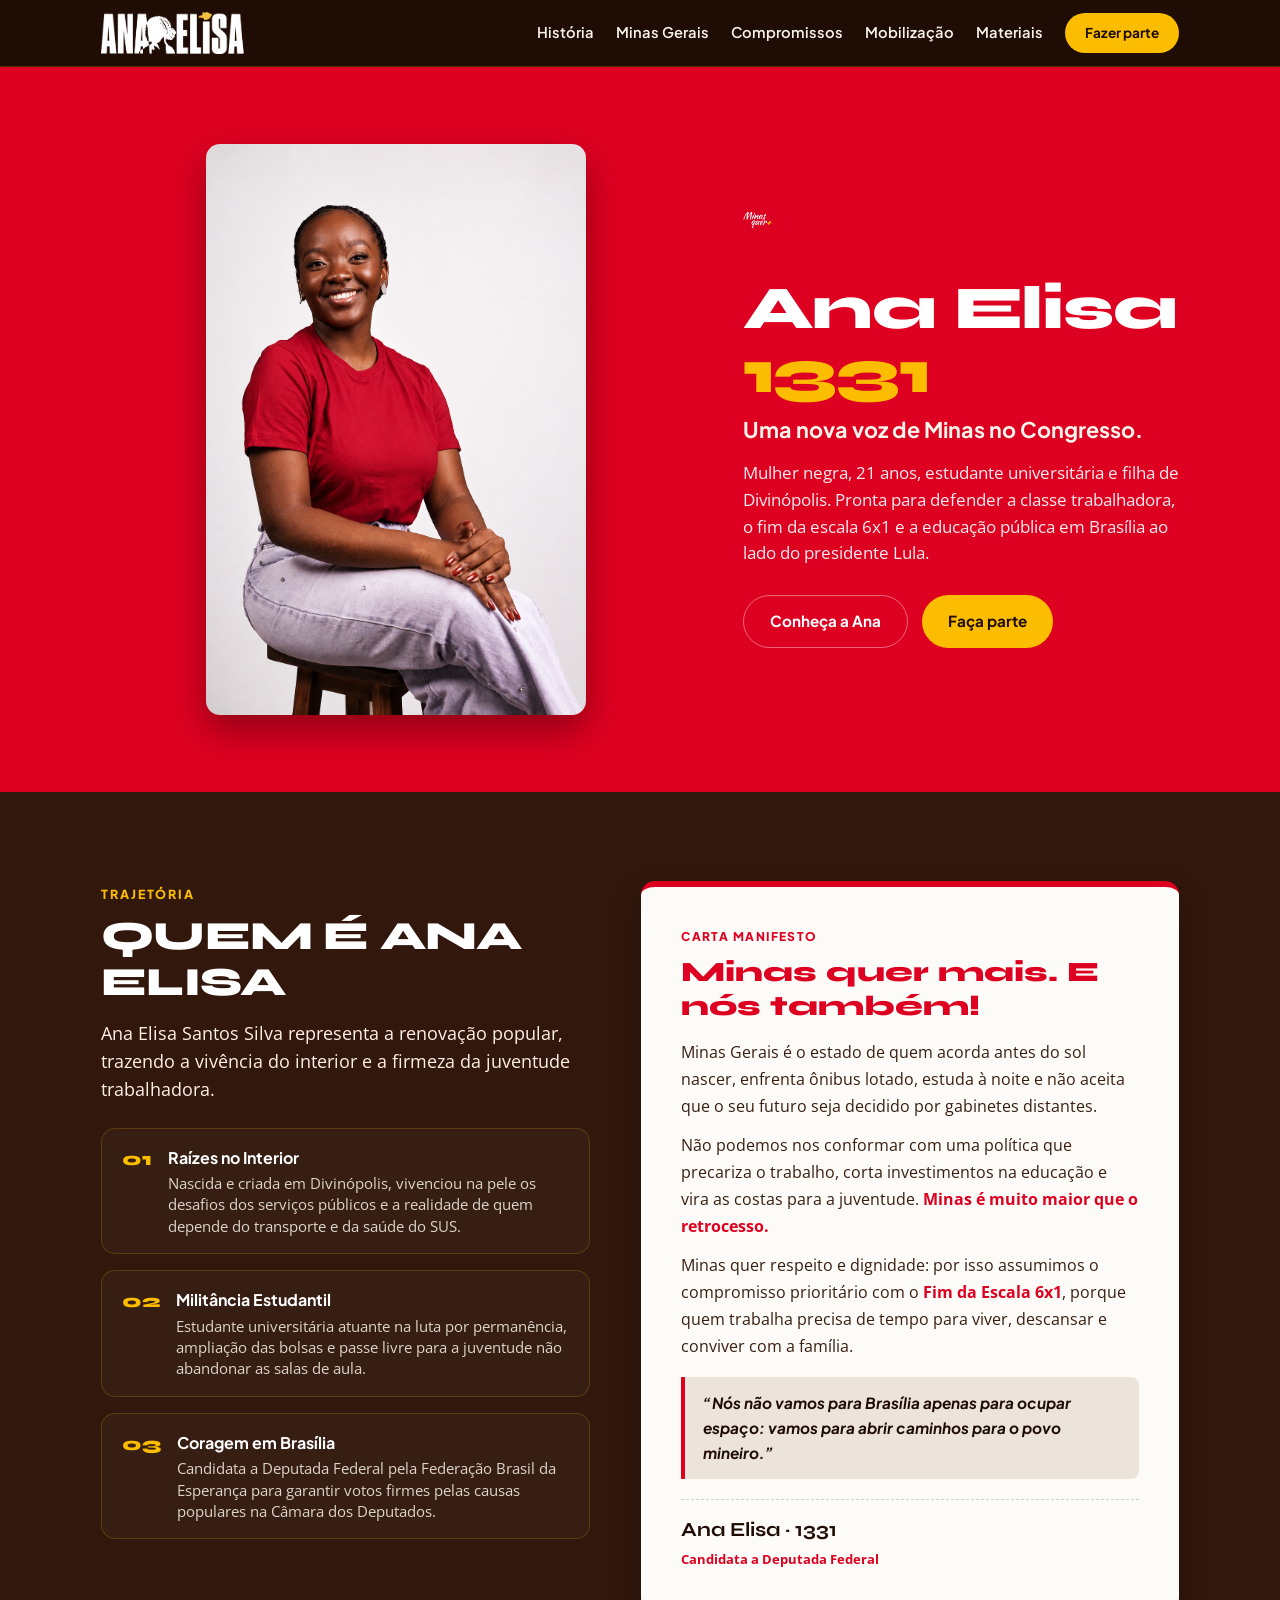
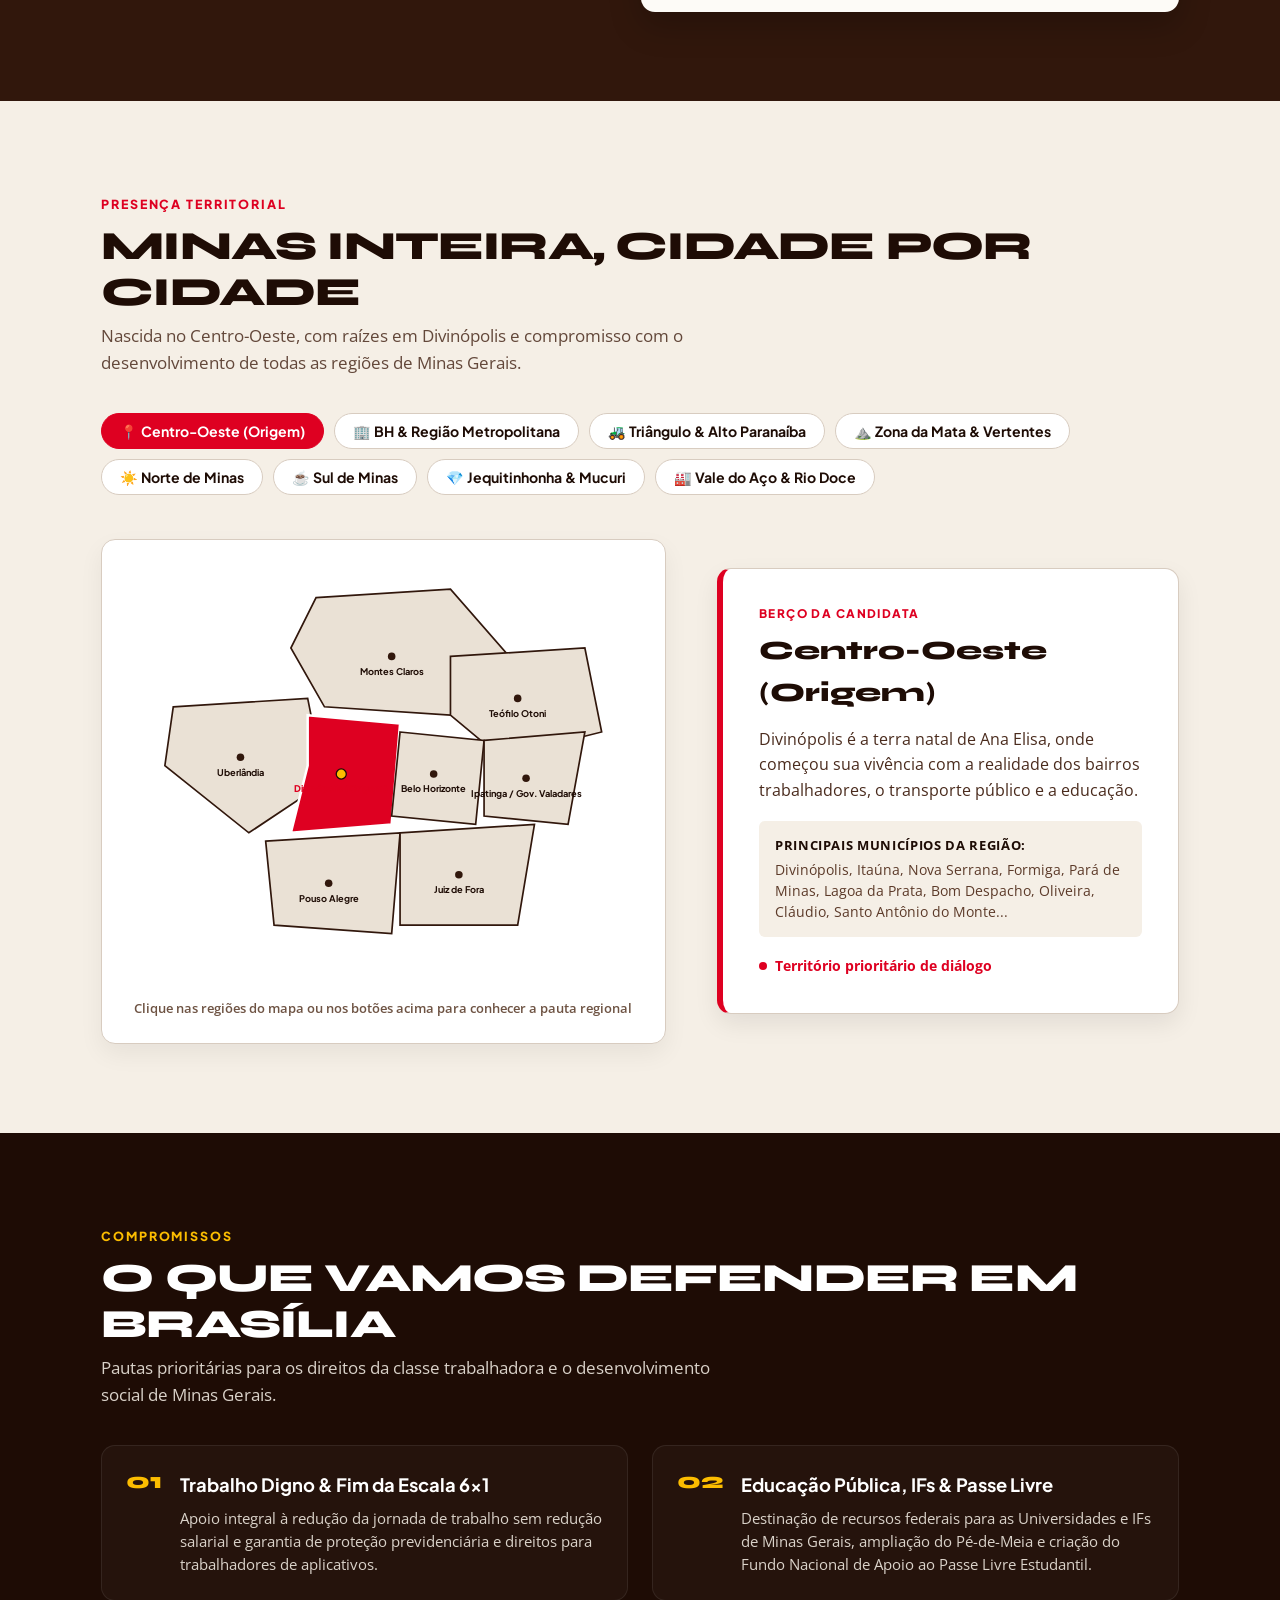
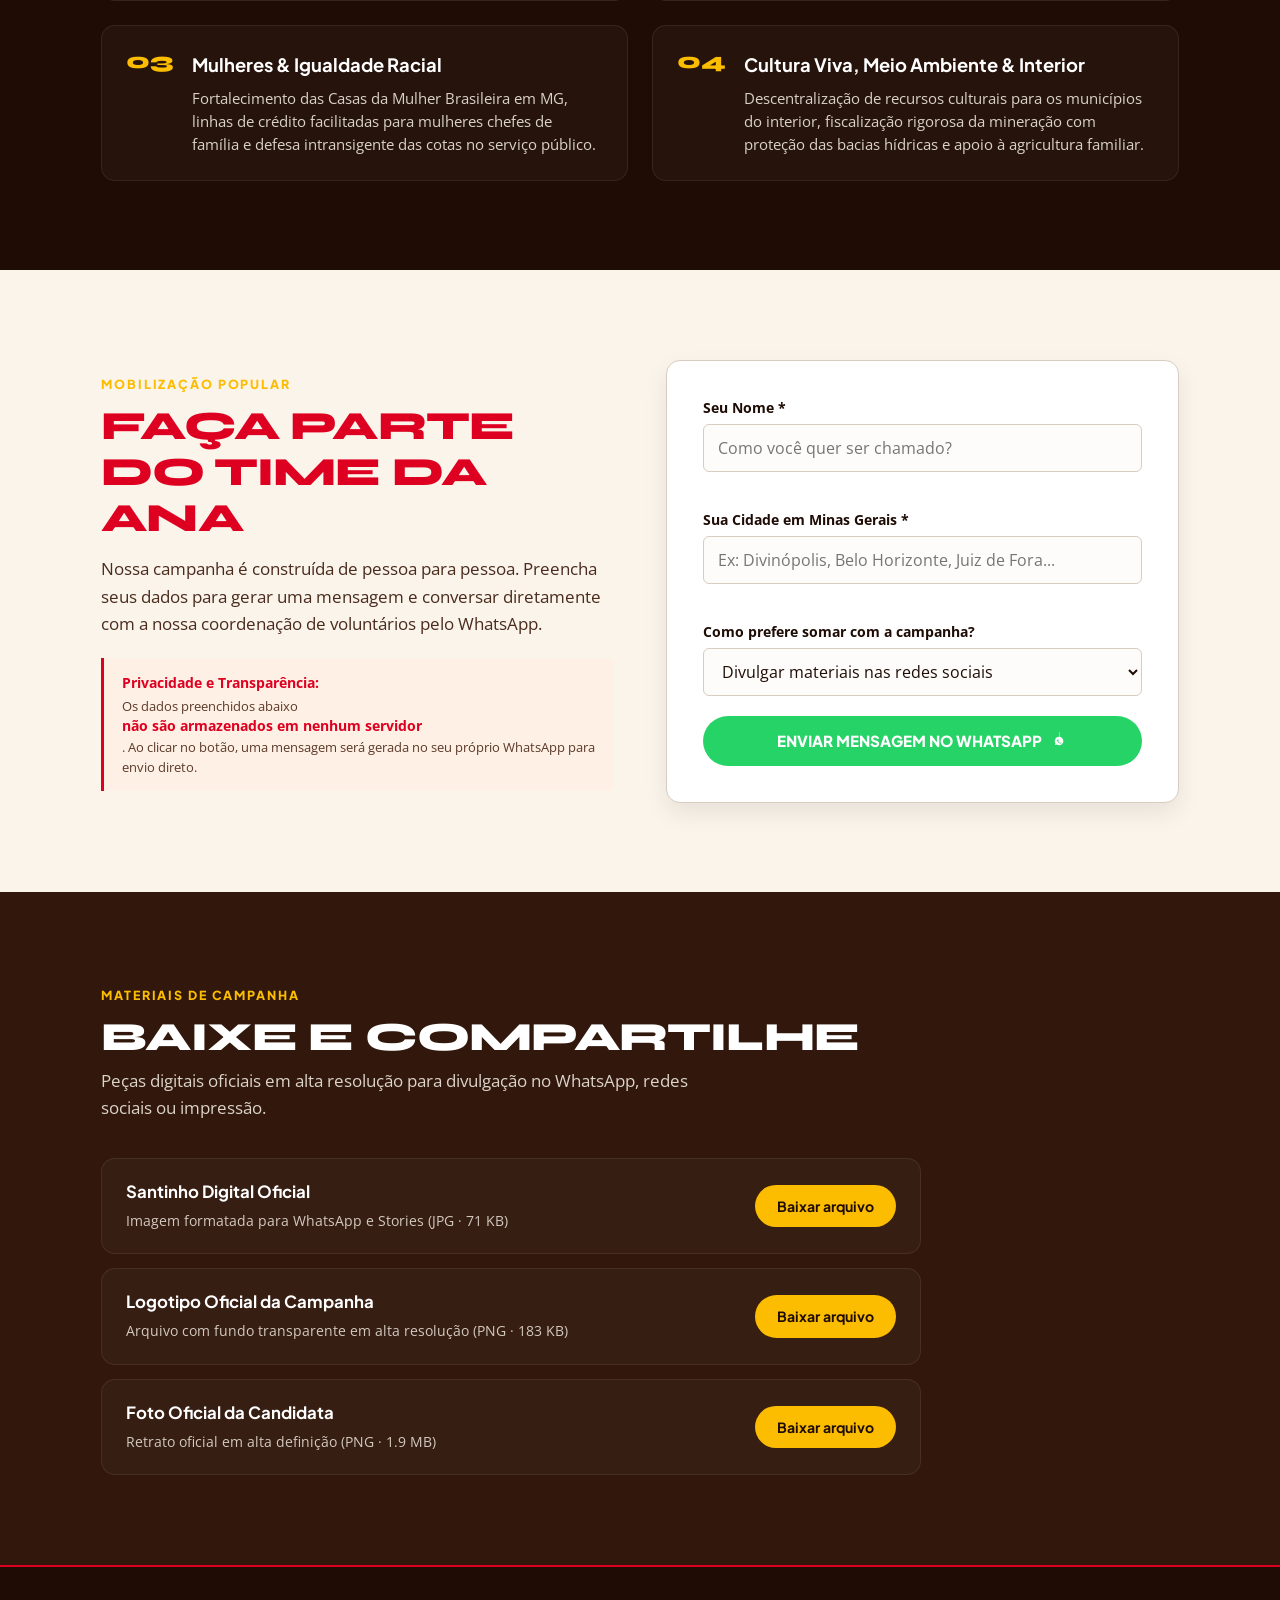
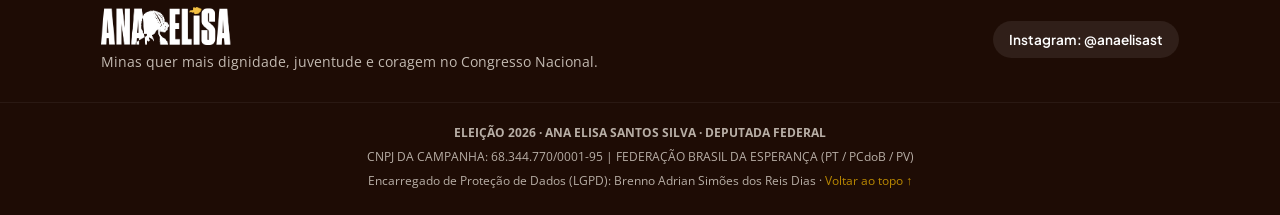
==== index.html @ 07a083f5 "feat(v2-fase-01): implementacao do mapa territorial de MG com destaque para Divinopolis e relatorio " ====
<!DOCTYPE html>
<html lang="pt-BR">
<head>
  <meta charset="UTF-8">
  <meta name="viewport" content="width=device-width, initial-scale=1.0">
  <title>Ana Elisa 1331 · Deputada Federal · Minas Gerais</title>
  <meta name="description" content="Minas quer mais. Conheça Ana Elisa (1331), estudante universitária e liderança jovem de Divinópolis. Uma nova voz de Minas no Congresso.">

  <!-- Open Graph -->
  <meta property="og:type" content="website">
  <meta property="og:title" content="Ana Elisa 1331 · Deputada Federal">
  <meta property="og:description" content="Uma nova voz de Minas Gerais no Congresso Nacional. Conheça nossa trajetória, manifesto, mapa de diálogo e compromissos.">
  <meta property="og:image" content="./assets/img/og-share.jpg">

  <!-- Favicon -->
  <link rel="icon" type="image/png" href="./assets/img/ana-elisa-logo.png">

  <!-- Tipografia Oficial: Syne + Plus Jakarta Sans + Open Sans -->
  <link rel="preconnect" href="https://fonts.googleapis.com">
  <link rel="preconnect" href="https://fonts.gstatic.com" crossorigin>
  <link href="https://fonts.googleapis.com/css2?family=Open+Sans:wght@400;500;600;700&family=Plus+Jakarta+Sans:wght@600;700;800&family=Syne:wght@700;800;900&display=swap" rel="stylesheet">

  <link rel="stylesheet" href="./style.css">
</head>
<body>

  <!-- ======================== HEADER ======================== -->
  <header class="site-header" id="topo">
    <div class="container header-container">
      <a href="#topo" class="header-logo" aria-label="Ana Elisa 1331 - Início">
        <img src="./assets/img/ana-elisa-logo.png" alt="Ana Elisa 1331" class="logo-img">
      </a>

      <button class="menu-toggle" id="menuToggle" aria-label="Abrir navegação" aria-expanded="false">
        <span class="bar"></span>
        <span class="bar"></span>
        <span class="bar"></span>
      </button>

      <nav class="header-nav" id="headerNav" aria-label="Navegação principal">
        <a href="#historia" class="nav-link">História</a>
        <a href="#territorio" class="nav-link">Minas Gerais</a>
        <a href="#compromissos" class="nav-link">Compromissos</a>
        <a href="#mobilizacao" class="nav-link">Mobilização</a>
        <a href="#materiais" class="nav-link">Materiais</a>
        <a href="#mobilizacao" class="btn-nav-action">Fazer parte</a>
      </nav>
    </div>
  </header>

  <main>
    <!-- ======================== HERO SECTION (CONGELADO) ======================== -->
    <section class="hero-section" id="inicio">
      <div class="container hero-container">
        
        <div class="hero-image-wrapper">
          <img 
            src="./assets/img/ana-elisa-foto.png" 
            alt="Retrato oficial de Ana Elisa, candidata a Deputada Federal por Minas Gerais" 
            class="hero-photo"
            loading="eager"
            fetchpriority="high"
          >
        </div>

        <div class="hero-content">
          <div class="hero-slogan">
            <img src="./assets/img/slogan.png" alt="Minas quer mais" class="slogan-img">
          </div>

          <h1 class="hero-title">
            Ana Elisa <span class="text-number">1331</span>
          </h1>

          <p class="hero-tagline">
            Uma nova voz de Minas no Congresso.
          </p>

          <p class="hero-description">
            Mulher negra, 21 anos, estudante universitária e filha de Divinópolis. Pronta para defender a classe trabalhadora, o fim da escala 6x1 e a educação pública em Brasília ao lado do presidente Lula.
          </p>

          <div class="hero-actions">
            <a href="#historia" class="btn btn-secondary">Conheça a Ana</a>
            <a href="#mobilizacao" class="btn btn-primary">Faça parte</a>
          </div>
        </div>

      </div>
    </section>

    <!-- ======================== HISTÓRIA & MANIFESTO EDITORIAL (CONGELADO) ======================== -->
    <section class="section-manifesto" id="historia">
      <div class="container manifesto-container">
        
        <div class="bio-column">
          <span class="section-kicker">TRAJETÓRIA</span>
          <h2 class="section-title">QUEM É ANA ELISA</h2>
          
          <p class="bio-lead">
            Ana Elisa Santos Silva representa a renovação popular, trazendo a vivência do interior e a firmeza da juventude trabalhadora.
          </p>

          <div class="bio-items">
            <div class="bio-item">
              <span class="bio-bullet">01</span>
              <div>
                <strong>Raízes no Interior</strong>
                <p>Nascida e criada em Divinópolis, vivenciou na pele os desafios dos serviços públicos e a realidade de quem depende do transporte e da saúde do SUS.</p>
              </div>
            </div>

            <div class="bio-item">
              <span class="bio-bullet">02</span>
              <div>
                <strong>Militância Estudantil</strong>
                <p>Estudante universitária atuante na luta por permanência, ampliação das bolsas e passe livre para a juventude não abandonar as salas de aula.</p>
              </div>
            </div>

            <div class="bio-item">
              <span class="bio-bullet">03</span>
              <div>
                <strong>Coragem em Brasília</strong>
                <p>Candidata a Deputada Federal pela Federação Brasil da Esperança para garantir votos firmes pelas causas populares na Câmara dos Deputados.</p>
              </div>
            </div>
          </div>
        </div>

        <div class="manifesto-column">
          <div class="manifesto-card">
            <span class="manifesto-tag">CARTA MANIFESTO</span>
            
            <h3 class="manifesto-heading">Minas quer mais. E nós também!</h3>
            
            <div class="manifesto-text">
              <p>
                Minas Gerais é o estado de quem acorda antes do sol nascer, enfrenta ônibus lotado, estuda à noite e não aceita que o seu futuro seja decidido por gabinetes distantes.
              </p>
              <p>
                Não podemos nos conformar com uma política que precariza o trabalho, corta investimentos na educação e vira as costas para a juventude. <strong>Minas é muito maior que o retrocesso.</strong>
              </p>
              <p>
                Minas quer respeito e dignidade: por isso assumimos o compromisso prioritário com o <strong>Fim da Escala 6x1</strong>, porque quem trabalha precisa de tempo para viver, descansar e conviver com a família.
              </p>
              
              <blockquote class="manifesto-quote">
                “Nós não vamos para Brasília apenas para ocupar espaço: vamos para abrir caminhos para o povo mineiro.”
              </blockquote>
            </div>

            <div class="manifesto-sign">
              <strong>Ana Elisa · 1331</strong>
              <span>Candidata a Deputada Federal</span>
            </div>
          </div>
        </div>

      </div>
    </section>

    <!-- ======================== FASE 1: MAPA TERRITORIAL DE MINAS GERAIS ======================== -->
    <section class="section-territorio" id="territorio">
      <div class="container">
        <div class="section-header">
          <span class="section-kicker">PRESENÇA TERRITORIAL</span>
          <h2 class="section-title">MINAS INTEIRA, CIDADE POR CIDADE</h2>
          <p class="section-subtitle">Nascida no Centro-Oeste, com raízes em Divinópolis e compromisso com o desenvolvimento de todas as regiões de Minas Gerais.</p>
        </div>

        <!-- Seletor em Chips para Mobile e Desktop -->
        <div class="region-chips-wrapper">
          <div class="region-chips-track" id="regionChips">
            <button class="chip-btn active" data-region="centro-oeste">📍 Centro-Oeste (Origem)</button>
            <button class="chip-btn" data-region="rmbh">🏢 BH & Região Metropolitana</button>
            <button class="chip-btn" data-region="triangulo">🚜 Triângulo & Alto Paranaíba</button>
            <button class="chip-btn" data-region="zona-mata">⛰️ Zona da Mata & Vertentes</button>
            <button class="chip-btn" data-region="norte">☀️ Norte de Minas</button>
            <button class="chip-btn" data-region="sul">☕ Sul de Minas</button>
            <button class="chip-btn" data-region="vales">💎 Jequitinhonha & Mucuri</button>
            <button class="chip-btn" data-region="rio-doce">🏭 Vale do Aço & Rio Doce</button>
          </div>
        </div>

        <div class="territorio-grid">
          
          <!-- Mapa SVG Geográfico de Minas Gerais -->
          <div class="mapa-visual-wrapper">
            <div class="map-card-box">
              <svg viewBox="0 0 600 500" class="mg-svg-territorio" id="mgSvgTerritorio" aria-label="Mapa estilizado de Minas Gerais com macrorregiões">
                <!-- Norte -->
                <path id="geo-norte" class="mg-geo-path" data-region="norte" d="M220,40 L380,30 L450,110 L380,180 L230,170 L190,100 Z" />
                <circle cx="310" cy="110" r="4.5" class="city-dot" />
                <text x="310" y="132" class="city-label">Montes Claros</text>

                <!-- Vales -->
                <path id="geo-vales" class="mg-geo-path" data-region="vales" d="M380,110 L540,100 L560,200 L440,230 L380,180 Z" />
                <circle cx="460" cy="160" r="4.5" class="city-dot" />
                <text x="460" y="182" class="city-label">Teófilo Otoni</text>

                <!-- Triângulo -->
                <path id="geo-triangulo" class="mg-geo-path" data-region="triangulo" d="M50,170 L210,160 L230,260 L140,320 L40,240 Z" />
                <circle cx="130" cy="230" r="4.5" class="city-dot" />
                <text x="130" y="252" class="city-label">Uberlândia</text>

                <!-- Centro-Oeste (Origem - Ativo) -->
                <path id="geo-centro-oeste" class="mg-geo-path active" data-region="centro-oeste" d="M210,180 L320,190 L310,310 L190,320 L210,240 Z" />
                <circle cx="250" cy="250" r="6" class="city-dot dot-origin" />
                <text x="250" y="272" class="city-label label-origin">Divinópolis (Origem)</text>

                <!-- RMBH -->
                <path id="geo-rmbh" class="mg-geo-path" data-region="rmbh" d="M320,200 L420,210 L410,310 L310,300 Z" />
                <circle cx="360" cy="250" r="4.5" class="city-dot" />
                <text x="360" y="272" class="city-label">Belo Horizonte</text>

                <!-- Vale do Aço / Rio Doce -->
                <path id="geo-rio-doce" class="mg-geo-path" data-region="rio-doce" d="M420,210 L540,200 L520,310 L420,300 Z" />
                <circle cx="470" cy="255" r="4.5" class="city-dot" />
                <text x="470" y="277" class="city-label">Ipatinga / Gov. Valadares</text>

                <!-- Sul de Minas -->
                <path id="geo-sul" class="mg-geo-path" data-region="sul" d="M160,330 L320,320 L310,440 L170,430 Z" />
                <circle cx="235" cy="380" r="4.5" class="city-dot" />
                <text x="235" y="402" class="city-label">Pouso Alegre</text>

                <!-- Zona da Mata -->
                <path id="geo-zona-mata" class="mg-geo-path" data-region="zona-mata" d="M320,320 L480,310 L460,430 L320,430 Z" />
                <circle cx="390" cy="370" r="4.5" class="city-dot" />
                <text x="390" y="392" class="city-label">Juiz de Fora</text>
              </svg>
              <div class="map-hint">Clique nas regiões do mapa ou nos botões acima para conhecer a pauta regional</div>
            </div>
          </div>

          <!-- Painel Editorial da Região Selecionada -->
          <div class="territorio-info-wrapper">
            <div class="region-detail-card" id="regionDetailCard">
              <span class="rdc-tag" id="regionTag">Berço da Candidata</span>
              <h3 class="rdc-title" id="regionTitle">Centro-Oeste (Origem)</h3>
              <p class="rdc-desc" id="regionDesc">
                Divinópolis é a terra natal de Ana Elisa, onde começou sua vivência com a realidade dos bairros trabalhadores, o transporte público e a educação.
              </p>

              <div class="rdc-cities-box">
                <strong>Principais Municípios da Região:</strong>
                <p id="regionCities">Divinópolis, Itaúna, Nova Serrana, Formiga, Pará de Minas, Lagoa da Prata, Bom Despacho, Oliveira, Cláudio, Santo Antônio do Monte...</p>
              </div>

              <div class="rdc-status-bar">
                <span class="status-dot"></span>
                <span id="regionStatus">Território prioritário de diálogo</span>
              </div>
            </div>
          </div>

        </div>
      </div>
    </section>

    <!-- ======================== COMPROMISSOS POLÍTICOS (CONGELADO) ======================== -->
    <section class="section-compromissos" id="compromissos">
      <div class="container">
        <div class="section-header">
          <span class="section-kicker">COMPROMISSOS</span>
          <h2 class="section-title">O QUE VAMOS DEFENDER EM BRASÍLIA</h2>
          <p class="section-subtitle">Pautas prioritárias para os direitos da classe trabalhadora e o desenvolvimento social de Minas Gerais.</p>
        </div>

        <div class="compromissos-grid">
          
          <div class="compromisso-item">
            <span class="comp-num">01</span>
            <div class="comp-content">
              <h3>Trabalho Digno & Fim da Escala 6x1</h3>
              <p>Apoio integral à redução da jornada de trabalho sem redução salarial e garantia de proteção previdenciária e direitos para trabalhadores de aplicativos.</p>
            </div>
          </div>

          <div class="compromisso-item">
            <span class="comp-num">02</span>
            <div class="comp-content">
              <h3>Educação Pública, IFs & Passe Livre</h3>
              <p>Destinação de recursos federais para as Universidades e IFs de Minas Gerais, ampliação do Pé-de-Meia e criação do Fundo Nacional de Apoio ao Passe Livre Estudantil.</p>
            </div>
          </div>

          <div class="compromisso-item">
            <span class="comp-num">03</span>
            <div class="comp-content">
              <h3>Mulheres & Igualdade Racial</h3>
              <p>Fortalecimento das Casas da Mulher Brasileira em MG, linhas de crédito facilitadas para mulheres chefes de família e defesa intransigente das cotas no serviço público.</p>
            </div>
          </div>

          <div class="compromisso-item">
            <span class="comp-num">04</span>
            <div class="comp-content">
              <h3>Cultura Viva, Meio Ambiente & Interior</h3>
              <p>Descentralização de recursos culturais para os municípios do interior, fiscalização rigorosa da mineração com proteção das bacias hídricas e apoio à agricultura familiar.</p>
            </div>
          </div>

        </div>
      </div>
    </section>

    <!-- ======================== MOBILIZAÇÃO REAL (CONGELADO) ======================== -->
    <section class="section-mobilizacao" id="mobilizacao">
      <div class="container mobilizacao-container">
        
        <div class="mob-info">
          <span class="section-kicker">MOBILIZAÇÃO POPULAR</span>
          <h2 class="section-title">FAÇA PARTE DO TIME DA ANA</h2>
          <p class="mob-lead">
            Nossa campanha é construída de pessoa para pessoa. Preencha seus dados para gerar uma mensagem e conversar diretamente com a nossa coordenação de voluntários pelo WhatsApp.
          </p>
          <div class="mob-note">
            <strong>Privacidade e Transparência:</strong>
            <p>Os dados preenchidos abaixo <strong>não são armazenados em nenhum servidor</strong>. Ao clicar no botão, uma mensagem será gerada no seu próprio WhatsApp para envio direto.</p>
          </div>
        </div>

        <div class="mob-card">
          <form id="mobForm" class="mob-form" novalidate>
            <div class="form-field">
              <label for="mobNome">Seu Nome *</label>
              <input type="text" id="mobNome" placeholder="Como você quer ser chamado?" required>
              <span class="field-error" id="errNome" aria-live="polite"></span>
            </div>

            <div class="form-field">
              <label for="mobCidade">Sua Cidade em Minas Gerais *</label>
              <input type="text" id="mobCidade" placeholder="Ex: Divinópolis, Belo Horizonte, Juiz de Fora..." required>
              <span class="field-error" id="errCidade" aria-live="polite"></span>
            </div>

            <div class="form-field">
              <label for="mobInteresse">Como prefere somar com a campanha?</label>
              <select id="mobInteresse">
                <option value="Divulgar materiais nas redes sociais">Divulgar materiais nas redes sociais</option>
                <option value="Receber adesivos e santinhos físicos">Receber adesivos e santinhos físicos</option>
                <option value="Ajudar a organizar na minha cidade/faculdade">Ajudar a organizar na minha cidade/faculdade</option>
                <option value="Apoio voluntário geral">Apoio voluntário geral</option>
              </select>
            </div>

            <button type="submit" class="btn btn-whatsapp" id="btnMobSubmit">
              <span>ENVIAR MENSAGEM NO WHATSAPP</span>
              <svg width="18" height="18" viewBox="0 0 24 24" fill="currentColor"><path d="M12.031 6.172c-3.181 0-5.767 2.586-5.768 5.766-.001 1.298.38 2.27 1.019 3.287l-.582 2.128 2.182-.573c.978.58 1.911.928 3.145.929 3.178 0 5.767-2.587 5.768-5.766.001-3.187-2.575-5.77-5.764-5.771zm3.392 8.244c-.144.405-.837.774-1.17.824-.312.045-.634.078-1.748-.383-1.424-.59-2.34-2.036-2.411-2.13-.071-.094-.579-.771-.579-1.47 0-.7.366-1.044.496-1.187.13-.143.285-.179.38-.179.095 0 .19.001.272.006.088.004.204-.033.32.245.12.288.409.998.445 1.071.036.073.06.159.012.256-.048.096-.072.155-.144.239-.072.083-.151.185-.216.249-.072.072-.147.151-.063.295.084.144.373.615.8 1 .552.496 1.018.65 1.162.723.144.072.228.06.312-.036.084-.096.36-419.456-.563.096-.144.192-.12.324-.072.132.048.837.395.981.467.144.072.24.108.276.168.036.06.036.348-.108.753z"/></svg>
            </button>
          </form>
        </div>

      </div>
    </section>

    <!-- ======================== MATERIAIS OFICIAIS ======================== -->
    <section class="section-materiais" id="materiais">
      <div class="container">
        <div class="section-header">
          <span class="section-kicker">MATERIAIS DE CAMPANHA</span>
          <h2 class="section-title">BAIXE E COMPARTILHE</h2>
          <p class="section-subtitle">Peças digitais oficiais em alta resolução para divulgação no WhatsApp, redes sociais ou impressão.</p>
        </div>

        <div class="materiais-list">
          
          <div class="material-row">
            <div class="mat-info">
              <strong>Santinho Digital Oficial</strong>
              <span>Imagem formatada para WhatsApp e Stories (JPG · 71 KB)</span>
            </div>
            <a href="./assets/img/og-share.jpg" download="santinho-ana-elisa-1331.jpg" class="btn-download" aria-label="Baixar Santinho Digital Oficial">Baixar arquivo</a>
          </div>

          <div class="material-row">
            <div class="mat-info">
              <strong>Logotipo Oficial da Campanha</strong>
              <span>Arquivo com fundo transparente em alta resolução (PNG · 183 KB)</span>
            </div>
            <a href="./assets/img/ana-elisa-logo.png" download="logo-ana-elisa-1331.png" class="btn-download" aria-label="Baixar Logotipo Oficial">Baixar arquivo</a>
          </div>

          <div class="material-row">
            <div class="mat-info">
              <strong>Foto Oficial da Candidata</strong>
              <span>Retrato oficial em alta definição (PNG · 1.9 MB)</span>
            </div>
            <a href="./assets/img/ana-elisa-foto.png" download="foto-ana-elisa-1331.png" class="btn-download" aria-label="Baixar Foto Oficial">Baixar arquivo</a>
          </div>

        </div>
      </div>
    </section>
  </main>

  <!-- ======================== FOOTER ======================== -->
  <footer class="site-footer">
    <div class="container footer-container">
      <div class="footer-brand">
        <img src="./assets/img/ana-elisa-logo.png" alt="Ana Elisa 1331" class="footer-logo">
        <p>Minas quer mais dignidade, juventude e coragem no Congresso Nacional.</p>
      </div>

      <div class="footer-social">
        <a href="https://www.instagram.com/anaelisast" target="_blank" rel="noopener" class="social-btn">Instagram: @anaelisast</a>
      </div>
    </div>

    <div class="footer-bottom">
      <div class="container">
        <p><strong>ELEIÇÃO 2026 · ANA ELISA SANTOS SILVA · DEPUTADA FEDERAL</strong></p>
        <p>CNPJ DA CAMPANHA: 68.344.770/0001-95 | FEDERAÇÃO BRASIL DA ESPERANÇA (PT / PCdoB / PV)</p>
        <p>Encarregado de Proteção de Dados (LGPD): Brenno Adrian Simões dos Reis Dias · <a href="#topo">Voltar ao topo ↑</a></p>
      </div>
    </div>
  </footer>

  <script src="./script.js"></script>
</body>
</html>
---- style.css ----
/* ============================================================================
   ESTILOS OFICIAIS - FASE 1 (MAPA TERRITORIAL DE MINAS GERAIS)
   CSS unificado, tokens fechados, mapa SVG responsivo e sem overflow
   ============================================================================ */

:root {
  /* Tokens de Cores */
  --red: #DE0021;
  --red-dark: #A50018;
  --yellow: #FCBD00;
  --brown: #31170C;
  --brown-dark: #1E0C05;
  --cream: #FAF4EB;
  --cream-light: #FDFBF7;
  --cream-bg: #F5EFE6;
  --white: #FFFFFF;
  --gray-border: rgba(255, 255, 255, 0.12);
  --gray-light: #ECE4DA;
  --gray-form-border: #D8CCC0;
  
  /* Tokens Estruturais */
  --content-width: 1180px;
  --gutter: clamp(1.25rem, 4vw, 3.5rem);
  --section-space: clamp(3.5rem, 7vw, 6rem);
  
  /* Raios de Borda */
  --radius-sm: 6px;
  --radius-card: 14px;
  --radius-button: 999px;

  /* Tipografia */
  --font-body: 'Open Sans', -apple-system, BlinkMacSystemFont, 'Segoe UI', Roboto, sans-serif;
  --font-title: 'Syne', sans-serif;
  --font-ui: 'Plus Jakarta Sans', sans-serif;
}

/* Reset Mínimo & Consistente */
*, *::before, *::after {
  box-sizing: border-box;
  margin: 0;
  padding: 0;
}

html {
  scroll-behavior: smooth;
  font-size: 16px;
}

body {
  font-family: var(--font-body);
  background-color: var(--brown);
  color: var(--cream);
  line-height: 1.6;
  -webkit-font-smoothing: antialiased;
  overflow-x: hidden;
  width: 100%;
}

img {
  max-width: 100%;
  height: auto;
  display: block;
}

a {
  color: inherit;
  text-decoration: none;
  transition: color 0.2s ease, background-color 0.2s ease, transform 0.2s ease;
}

button, input, select {
  font-family: inherit;
  font-size: 1rem;
}

/* Acessibilidade: Foco de Teclado Visível */
a:focus-visible, button:focus-visible, input:focus-visible, select:focus-visible {
  outline: 3px solid var(--yellow);
  outline-offset: 2px;
}

/* Container Único */
.container {
  max-width: var(--content-width);
  margin: 0 auto;
  padding: 0 var(--gutter);
  width: 100%;
}

/* ==================== BOTOES DO SISTEMA ==================== */
.btn {
  display: inline-flex;
  align-items: center;
  justify-content: center;
  gap: 8px;
  font-family: var(--font-ui);
  font-weight: 700;
  font-size: 0.95rem;
  padding: 13px 26px;
  border-radius: var(--radius-button);
  cursor: pointer;
  border: 0;
  transition: all 0.2s ease;
  min-height: 48px;
  text-align: center;
}

.btn-primary {
  background-color: var(--yellow);
  color: var(--brown-dark);
}

.btn-primary:hover {
  background-color: var(--white);
  transform: translateY(-1px);
}

.btn-secondary {
  background-color: transparent;
  color: var(--white);
  border: 1.5px solid rgba(255, 255, 255, 0.4);
}

.btn-secondary:hover {
  background-color: rgba(255, 255, 255, 0.15);
  border-color: var(--white);
  transform: translateY(-1px);
}

/* ==================== HEADER ==================== */
.site-header {
  position: sticky;
  top: 0;
  z-index: 100;
  background-color: var(--brown-dark);
  border-bottom: 1px solid rgba(252, 189, 0, 0.2);
}

.header-container {
  display: flex;
  align-items: center;
  justify-content: space-between;
  padding-top: 12px;
  padding-bottom: 12px;
}

.header-logo .logo-img {
  height: 42px;
  width: auto;
}

.header-nav {
  display: flex;
  align-items: center;
  gap: 22px;
}

.nav-link {
  font-family: var(--font-ui);
  font-weight: 600;
  font-size: 0.92rem;
  color: var(--cream);
}

.nav-link:hover {
  color: var(--yellow);
}

.btn-nav-action {
  background-color: var(--yellow);
  color: var(--brown-dark);
  font-family: var(--font-ui);
  font-weight: 700;
  font-size: 0.85rem;
  padding: 9px 20px;
  border-radius: var(--radius-button);
  min-height: 40px;
  display: inline-flex;
  align-items: center;
  justify-content: center;
}

.btn-nav-action:hover {
  background-color: var(--white);
}

.menu-toggle {
  display: none;
  flex-direction: column;
  justify-content: center;
  gap: 5px;
  width: 40px;
  height: 40px;
  background: transparent;
  border: 0;
  cursor: pointer;
}

.menu-toggle .bar {
  display: block;
  width: 24px;
  height: 2px;
  background-color: var(--yellow);
  border-radius: 2px;
  transition: all 0.2s ease;
}

/* ==================== 1. HERO ==================== */
.hero-section {
  background-color: var(--red);
  padding: clamp(3rem, 6vw, 5rem) 0;
}

.hero-container {
  display: grid;
  grid-template-columns: 1.15fr 0.85fr;
  align-items: center;
  gap: clamp(2rem, 4vw, 3.5rem);
}

.hero-content {
  display: flex;
  flex-direction: column;
  max-width: 560px;
}

.hero-slogan {
  margin-bottom: 12px;
}

.hero-slogan .slogan-img {
  height: clamp(40px, 4.5vw, 54px);
  width: auto;
}

.hero-title {
  font-family: var(--font-title);
  font-weight: 900;
  font-size: clamp(2.4rem, 4.8vw, 3.8rem);
  line-height: 1.05;
  color: var(--white);
  letter-spacing: -0.02em;
  margin-bottom: 10px;
}

.hero-title .text-number {
  color: var(--yellow);
}

.hero-tagline {
  font-family: var(--font-ui);
  font-weight: 700;
  font-size: clamp(1.1rem, 2vw, 1.35rem);
  color: var(--cream);
  line-height: 1.35;
  margin-bottom: 16px;
}

.hero-description {
  font-size: 1.05rem;
  line-height: 1.6;
  color: rgba(255, 255, 255, 0.92);
  margin-bottom: 28px;
}

.hero-actions {
  display: flex;
  gap: 14px;
  flex-wrap: wrap;
}

.hero-image-wrapper {
  display: flex;
  justify-content: center;
  align-items: center;
}

.hero-photo {
  max-width: 380px;
  width: 100%;
  height: auto;
  border-radius: var(--radius-card);
  box-shadow: 0 16px 36px rgba(0, 0, 0, 0.35);
  display: block;
}

/* ==================== 2. HISTÓRIA & MANIFESTO EDITORIAL ==================== */
.section-manifesto {
  padding: var(--section-space) 0;
  background-color: var(--brown);
}

.manifesto-container {
  display: grid;
  grid-template-columns: 1fr 1.1fr;
  gap: clamp(2rem, 4vw, 3.5rem);
  align-items: flex-start;
}

.section-kicker {
  display: inline-block;
  font-family: var(--font-ui);
  font-weight: 800;
  font-size: 0.78rem;
  letter-spacing: 0.15em;
  color: var(--yellow);
  margin-bottom: 8px;
  text-transform: uppercase;
}

.section-title {
  font-family: var(--font-title);
  font-weight: 900;
  font-size: clamp(1.8rem, 3.5vw, 2.5rem);
  line-height: 1.15;
  color: var(--white);
  letter-spacing: -0.02em;
}

.bio-lead {
  font-size: 1.1rem;
  line-height: 1.6;
  margin: 14px 0 24px;
  color: #FFF0E6;
  max-width: 520px;
}

.bio-items {
  display: flex;
  flex-direction: column;
  gap: 16px;
  max-width: 520px;
}

.bio-item {
  display: flex;
  gap: 16px;
  background: rgba(255, 255, 255, 0.03);
  border: 1px solid rgba(252, 189, 0, 0.18);
  border-radius: var(--radius-card);
  padding: 16px 20px;
}

.bio-bullet {
  font-family: var(--font-title);
  font-size: 1.15rem;
  font-weight: 900;
  color: var(--yellow);
  flex-shrink: 0;
}

.bio-item strong {
  display: block;
  font-family: var(--font-ui);
  font-size: 1rem;
  color: var(--white);
  margin-bottom: 3px;
}

.bio-item p {
  font-size: 0.92rem;
  color: var(--cream);
  opacity: 0.85;
  line-height: 1.45;
}

.manifesto-card {
  background-color: var(--cream-light);
  color: var(--brown-dark);
  border-radius: var(--radius-card);
  padding: clamp(24px, 4vw, 40px);
  border-top: 6px solid var(--red);
  box-shadow: 0 14px 32px rgba(0, 0, 0, 0.22);
}

.manifesto-tag {
  font-family: var(--font-ui);
  font-weight: 800;
  font-size: 0.75rem;
  color: var(--red);
  letter-spacing: 0.12em;
  display: block;
  margin-bottom: 10px;
}

.manifesto-heading {
  font-family: var(--font-title);
  font-size: clamp(1.4rem, 2.5vw, 1.75rem);
  font-weight: 900;
  line-height: 1.2;
  margin-bottom: 16px;
  color: var(--red);
}

.manifesto-text p {
  font-size: 1.02rem;
  line-height: 1.65;
  margin-bottom: 12px;
  color: #381E11;
}

.manifesto-text strong {
  color: var(--red);
}

.manifesto-quote {
  font-family: var(--font-ui);
  font-style: italic;
  font-weight: 700;
  background: var(--gray-light);
  border-left: 4px solid var(--red);
  padding: 14px 18px;
  margin: 18px 0 14px;
  color: var(--brown-dark);
  font-size: 0.96rem;
  border-radius: 0 8px 8px 0;
}

.manifesto-sign {
  margin-top: 20px;
  padding-top: 14px;
  border-top: 1px dashed rgba(49, 23, 12, 0.2);
}

.manifesto-sign strong {
  font-family: var(--font-title);
  font-size: 1.25rem;
  display: block;
}

.manifesto-sign span {
  font-size: 0.82rem;
  color: var(--red);
  font-weight: 700;
}

/* ==================== 3. MINAS GERAIS & TERRITÓRIO (FASE 1 V2) ==================== */
.section-territorio {
  padding: var(--section-space) 0;
  background-color: var(--cream-bg);
  color: var(--brown-dark);
}

.section-territorio .section-kicker {
  color: var(--red);
}

.section-territorio .section-title {
  color: var(--brown-dark);
}

.section-territorio .section-subtitle {
  color: #4A2B1D;
  font-size: 1.05rem;
  margin-top: 8px;
}

.region-chips-wrapper {
  margin: 24px 0 36px;
  overflow-x: auto;
  padding-bottom: 8px;
}

.region-chips-track {
  display: flex;
  flex-wrap: wrap;
  gap: 10px;
}

.chip-btn {
  background-color: var(--white);
  border: 1.5px solid var(--gray-form-border);
  color: var(--brown-dark);
  font-family: var(--font-ui);
  font-weight: 700;
  font-size: 0.88rem;
  padding: 8px 18px;
  border-radius: var(--radius-button);
  cursor: pointer;
  transition: all 0.2s ease;
  white-space: nowrap;
}

.chip-btn:hover, .chip-btn.active {
  background-color: var(--red);
  color: var(--white);
  border-color: var(--red);
}

.territorio-grid {
  display: grid;
  grid-template-columns: 1.1fr 0.9fr;
  gap: clamp(2rem, 4vw, 3.5rem);
  align-items: center;
}

.map-card-box {
  background-color: var(--white);
  border-radius: var(--radius-card);
  padding: 24px;
  box-shadow: 0 10px 25px rgba(0, 0, 0, 0.06);
  border: 1px solid var(--gray-form-border);
  text-align: center;
}

.mg-svg-territorio {
  width: 100%;
  max-height: 420px;
  display: block;
}

.mg-geo-path {
  fill: #EAE1D5;
  stroke: var(--brown);
  stroke-width: 2;
  cursor: pointer;
  transition: fill 0.25s ease, filter 0.25s ease;
}

.mg-geo-path:hover {
  fill: #D8CCC0;
}

.mg-geo-path.active {
  fill: var(--red);
  stroke: var(--white);
  stroke-width: 3;
}

.city-dot {
  fill: var(--brown);
  pointer-events: none;
}

.city-dot.dot-origin {
  fill: var(--yellow);
  stroke: var(--brown-dark);
  stroke-width: 1.5;
}

.city-label {
  fill: var(--brown-dark);
  font-family: var(--font-ui);
  font-size: 11px;
  font-weight: 700;
  pointer-events: none;
  text-anchor: middle;
}

.city-label.label-origin {
  font-weight: 900;
  fill: var(--red);
}

.map-hint {
  font-size: 0.82rem;
  color: #6E5343;
  margin-top: 14px;
  font-weight: 600;
}

.region-detail-card {
  background-color: var(--white);
  border-radius: var(--radius-card);
  padding: clamp(24px, 4vw, 36px);
  border-left: 6px solid var(--red);
  box-shadow: 0 10px 25px rgba(0, 0, 0, 0.08);
  border-top: 1px solid var(--gray-form-border);
  border-right: 1px solid var(--gray-form-border);
  border-bottom: 1px solid var(--gray-form-border);
  transition: opacity 0.2s ease, transform 0.2s ease;
}

.rdc-tag {
  font-family: var(--font-ui);
  font-weight: 800;
  font-size: 0.74rem;
  letter-spacing: 0.12em;
  color: var(--red);
  text-transform: uppercase;
  display: block;
  margin-bottom: 6px;
}

.rdc-title {
  font-family: var(--font-title);
  font-size: 1.65rem;
  font-weight: 900;
  color: var(--brown-dark);
  margin-bottom: 12px;
}

.rdc-desc {
  font-size: 1rem;
  color: #4A2B1D;
  line-height: 1.6;
  margin-bottom: 18px;
}

.rdc-cities-box {
  background-color: var(--cream-bg);
  border-radius: var(--radius-sm);
  padding: 14px 16px;
  margin-bottom: 18px;
}

.rdc-cities-box strong {
  display: block;
  font-size: 0.82rem;
  color: var(--brown-dark);
  text-transform: uppercase;
  letter-spacing: 0.05em;
  margin-bottom: 4px;
}

.rdc-cities-box p {
  font-size: 0.9rem;
  color: #5C3A29;
  line-height: 1.45;
}

.rdc-status-bar {
  display: flex;
  align-items: center;
  gap: 8px;
  font-size: 0.86rem;
  font-weight: 700;
  color: var(--red);
}

.status-dot {
  width: 8px;
  height: 8px;
  border-radius: 50%;
  background-color: var(--red);
  display: inline-block;
}

/* ==================== 4. COMPROMISSOS ==================== */
.section-compromissos {
  padding: var(--section-space) 0;
  background-color: var(--brown-dark);
}

.section-header {
  margin-bottom: 36px;
}

.section-subtitle {
  font-size: 1.05rem;
  color: var(--cream);
  opacity: 0.85;
  margin-top: 8px;
  max-width: 640px;
}

.compromissos-grid {
  display: grid;
  grid-template-columns: 1fr 1fr;
  gap: 24px;
}

.compromisso-item {
  display: flex;
  gap: 18px;
  background: rgba(255, 255, 255, 0.03);
  border: 1px solid rgba(255, 255, 255, 0.08);
  border-radius: var(--radius-card);
  padding: 24px;
}

.comp-num {
  font-family: var(--font-title);
  font-size: 1.4rem;
  font-weight: 900;
  color: var(--yellow);
  flex-shrink: 0;
  line-height: 1;
}

.comp-content h3 {
  font-family: var(--font-ui);
  font-size: 1.15rem;
  font-weight: 700;
  color: var(--white);
  margin-bottom: 8px;
}

.comp-content p {
  font-size: 0.94rem;
  color: var(--cream);
  opacity: 0.85;
  line-height: 1.52;
}

/* ==================== 5. MOBILIZAÇÃO REAL ==================== */
.section-mobilizacao {
  padding: var(--section-space) 0;
  background-color: var(--cream);
  color: var(--brown-dark);
}

.mobilizacao-container {
  display: grid;
  grid-template-columns: 1fr 1fr;
  gap: clamp(2rem, 4vw, 3.5rem);
  align-items: center;
}

.mob-info .section-title {
  color: var(--red);
}

.mob-lead {
  font-size: 1.08rem;
  line-height: 1.6;
  margin: 14px 0 20px;
  color: #4A2B1D;
}

.mob-note {
  background: #FFF0E5;
  border-left: 3.5px solid var(--red);
  padding: 14px 18px;
  border-radius: 0 var(--radius-sm) var(--radius-sm) 0;
}

.mob-note strong {
  font-size: 0.88rem;
  color: var(--red);
  display: block;
  margin-bottom: 2px;
}

.mob-note p {
  font-size: 0.84rem;
  color: #5C3A29;
  line-height: 1.45;
}

.mob-card {
  background-color: var(--white);
  border-radius: var(--radius-card);
  padding: clamp(24px, 4vw, 36px);
  box-shadow: 0 10px 25px rgba(0, 0, 0, 0.08);
  border: 1px solid var(--gray-form-border);
}

.mob-form {
  display: flex;
  flex-direction: column;
  gap: 16px;
}

.form-field {
  display: flex;
  flex-direction: column;
  gap: 5px;
}

.form-field label {
  font-size: 0.86rem;
  font-weight: 700;
  color: var(--brown-dark);
}

.form-field input, .form-field select {
  height: 48px;
  border-radius: var(--radius-sm);
  border: 1.5px solid var(--gray-form-border);
  padding: 0 14px;
  font-size: 16px;
  background: #FDFCFA;
  color: var(--brown-dark);
  outline: none;
  transition: border-color 0.2s ease, box-shadow 0.2s ease;
}

.form-field input:focus, .form-field select:focus {
  border-color: var(--red);
  box-shadow: 0 0 0 3px rgba(222, 0, 33, 0.12);
}

.form-field input.input-error {
  border-color: var(--red);
}

.field-error {
  font-size: 0.76rem;
  color: var(--red);
  font-weight: 600;
  min-height: 16px;
}

.btn-whatsapp {
  background-color: #25D366;
  color: #FFFFFF;
  font-family: var(--font-ui);
  font-weight: 800;
  font-size: 0.95rem;
  padding: 14px;
  border-radius: var(--radius-button);
  border: 0;
  cursor: pointer;
  display: flex;
  align-items: center;
  justify-content: center;
  gap: 8px;
  margin-top: 4px;
  min-height: 50px;
  transition: filter 0.2s ease, transform 0.2s ease;
}

.btn-whatsapp:hover {
  filter: brightness(1.08);
  transform: translateY(-1px);
}

/* ==================== 6. MATERIAIS OFICIAIS ==================== */
.section-materiais {
  padding: var(--section-space) 0;
  background-color: var(--brown);
}

.materiais-list {
  display: flex;
  flex-direction: column;
  gap: 14px;
  max-width: 820px;
}

.material-row {
  display: flex;
  align-items: center;
  justify-content: space-between;
  background: rgba(255, 255, 255, 0.03);
  border: 1px solid rgba(255, 255, 255, 0.08);
  border-radius: var(--radius-card);
  padding: 20px 24px;
  gap: 20px;
  transition: background 0.2s ease, border-color 0.2s ease;
}

.material-row:hover {
  background: rgba(255, 255, 255, 0.06);
  border-color: rgba(252, 189, 0, 0.25);
}

.mat-info strong {
  display: block;
  font-family: var(--font-ui);
  font-size: 1.05rem;
  color: var(--white);
  margin-bottom: 2px;
}

.mat-info span {
  font-size: 0.86rem;
  color: var(--cream);
  opacity: 0.8;
}

.btn-download {
  background-color: var(--yellow);
  color: var(--brown-dark);
  font-family: var(--font-ui);
  font-weight: 700;
  font-size: 0.88rem;
  padding: 10px 22px;
  border-radius: var(--radius-button);
  white-space: nowrap;
  flex-shrink: 0;
  min-height: 42px;
  display: inline-flex;
  align-items: center;
  justify-content: center;
  transition: background-color 0.2s ease, transform 0.2s ease;
}

.btn-download:hover {
  background-color: var(--white);
  transform: translateY(-1px);
}

/* ==================== 7. FOOTER ==================== */
.site-footer {
  background-color: var(--brown-dark);
  border-top: 2px solid var(--red);
}

.footer-container {
  display: flex;
  justify-content: space-between;
  align-items: center;
  padding-top: 40px;
  padding-bottom: 30px;
  flex-wrap: wrap;
  gap: 20px;
}

.footer-logo {
  height: 38px;
  width: auto;
  margin-bottom: 6px;
}

.footer-brand p {
  font-size: 0.85rem;
  color: var(--cream);
  opacity: 0.75;
}

.social-btn {
  display: inline-block;
  background: rgba(255, 255, 255, 0.08);
  color: var(--white);
  font-family: var(--font-ui);
  font-size: 0.85rem;
  font-weight: 600;
  padding: 8px 16px;
  border-radius: var(--radius-button);
}

.social-btn:hover {
  background-color: var(--yellow);
  color: var(--brown-dark);
}

.footer-bottom {
  border-top: 1px solid rgba(255, 255, 255, 0.08);
  padding: 20px 0;
  text-align: center;
  font-size: 0.78rem;
  color: var(--cream);
  opacity: 0.7;
}

.footer-bottom p {
  margin-bottom: 4px;
}

.footer-bottom a {
  color: var(--yellow);
}

/* ============================================================================
   RESPONSIVO INTENCIONAL PARA MOBILE (< 768px)
   ============================================================================ */
@media (max-width: 767px) {
  .menu-toggle {
    display: flex;
  }

  .header-nav {
    display: none;
    position: absolute;
    top: 100%;
    left: 0;
    right: 0;
    background-color: var(--brown-dark);
    flex-direction: column;
    padding: 20px var(--gutter);
    gap: 14px;
    border-bottom: 1px solid rgba(252, 189, 0, 0.2);
  }

  .header-nav.active {
    display: flex;
  }

  .nav-link {
    font-size: 1rem;
    padding: 8px 0;
    border-bottom: 1px solid rgba(255, 255, 255, 0.06);
    width: 100%;
  }

  .btn-nav-action {
    width: 100%;
    text-align: center;
    padding: 12px;
    margin-top: 6px;
  }

  /* Hero Mobile */
  .hero-section {
    padding: 2.5rem 0 3.5rem;
  }

  .hero-container {
    grid-template-columns: 1fr;
    text-align: center;
    gap: 20px;
  }

  .hero-image-wrapper {
    order: -1;
    margin-bottom: 6px;
  }

  .hero-photo {
    max-width: 76%;
    margin: 0 auto;
    border-radius: var(--radius-card);
  }

  .hero-slogan .slogan-img {
    margin: 0 auto;
    height: 42px;
  }

  .hero-title {
    font-size: 2.3rem;
  }

  .hero-tagline {
    font-size: 1.15rem;
  }

  .hero-description {
    font-size: 0.98rem;
    margin-left: auto;
    margin-right: auto;
    margin-bottom: 22px;
  }

  .hero-actions {
    flex-direction: column;
    gap: 12px;
  }

  .hero-actions .btn {
    width: 100%;
    min-height: 48px;
  }

  /* Seções empilhadas */
  .manifesto-container, .territorio-grid, .mobilizacao-container {
    grid-template-columns: 1fr;
    gap: 28px;
  }

  .region-chips-track {
    flex-wrap: nowrap;
  }

  .compromissos-grid {
    grid-template-columns: 1fr;
    gap: 16px;
  }

  .manifesto-card, .region-detail-card, .mob-card {
    padding: 24px 18px;
  }

  .material-row {
    flex-direction: column;
    align-items: flex-start;
    gap: 14px;
    padding: 18px 20px;
  }

  .btn-download {
    width: 100%;
    min-height: 44px;
  }

  .footer-container {
    flex-direction: column;
    text-align: center;
  }
}
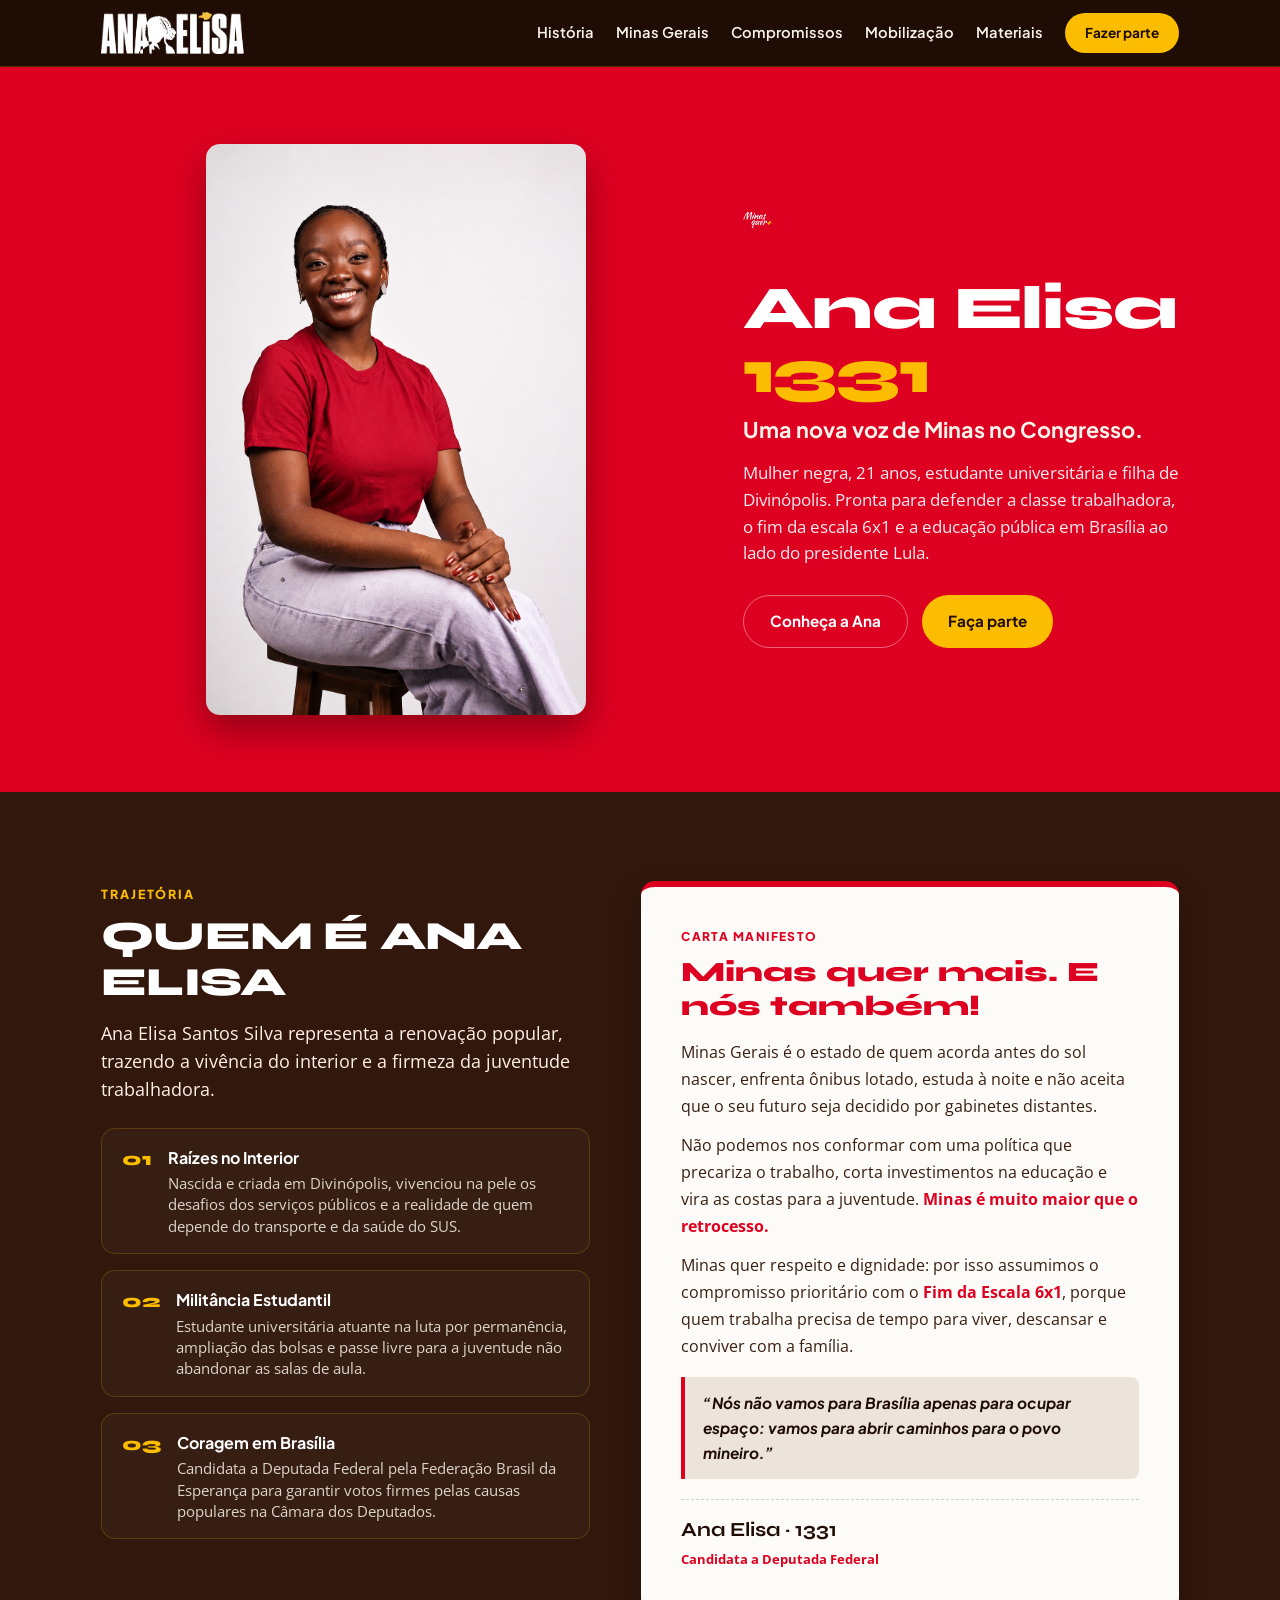
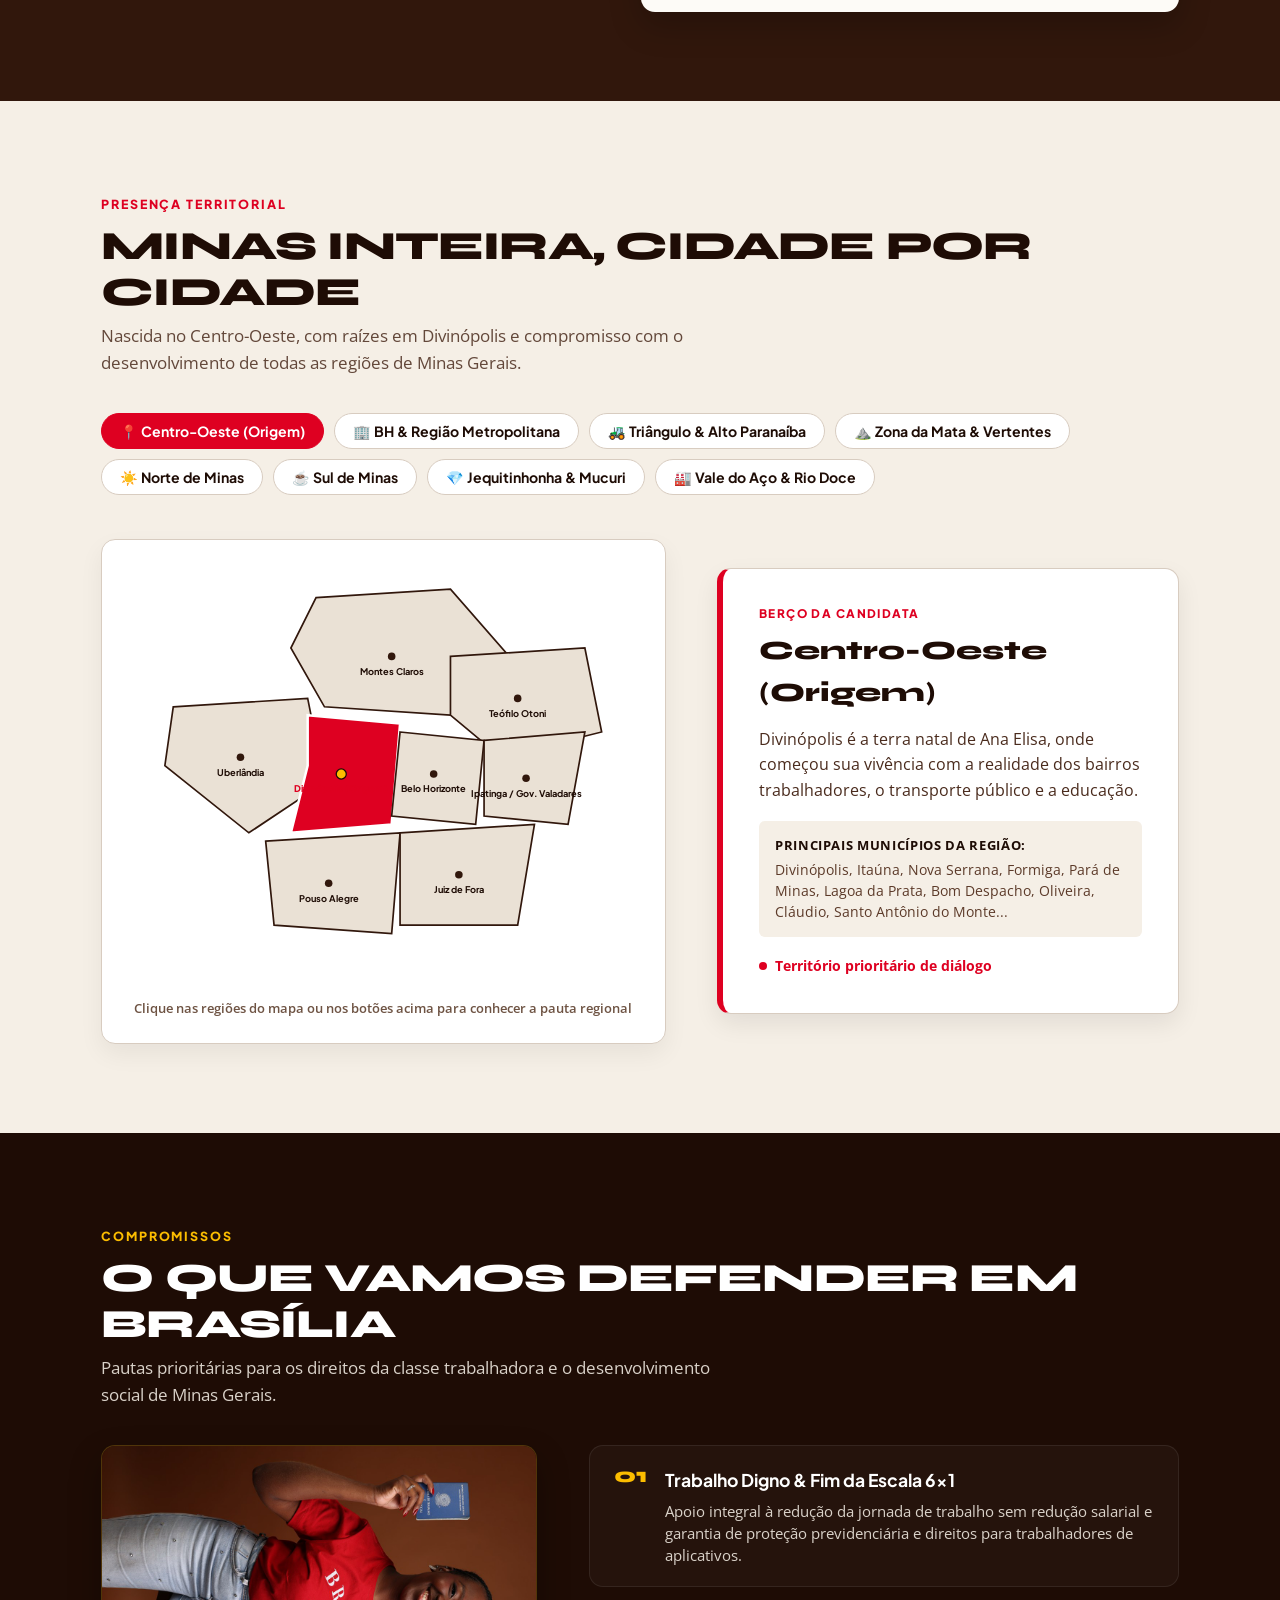
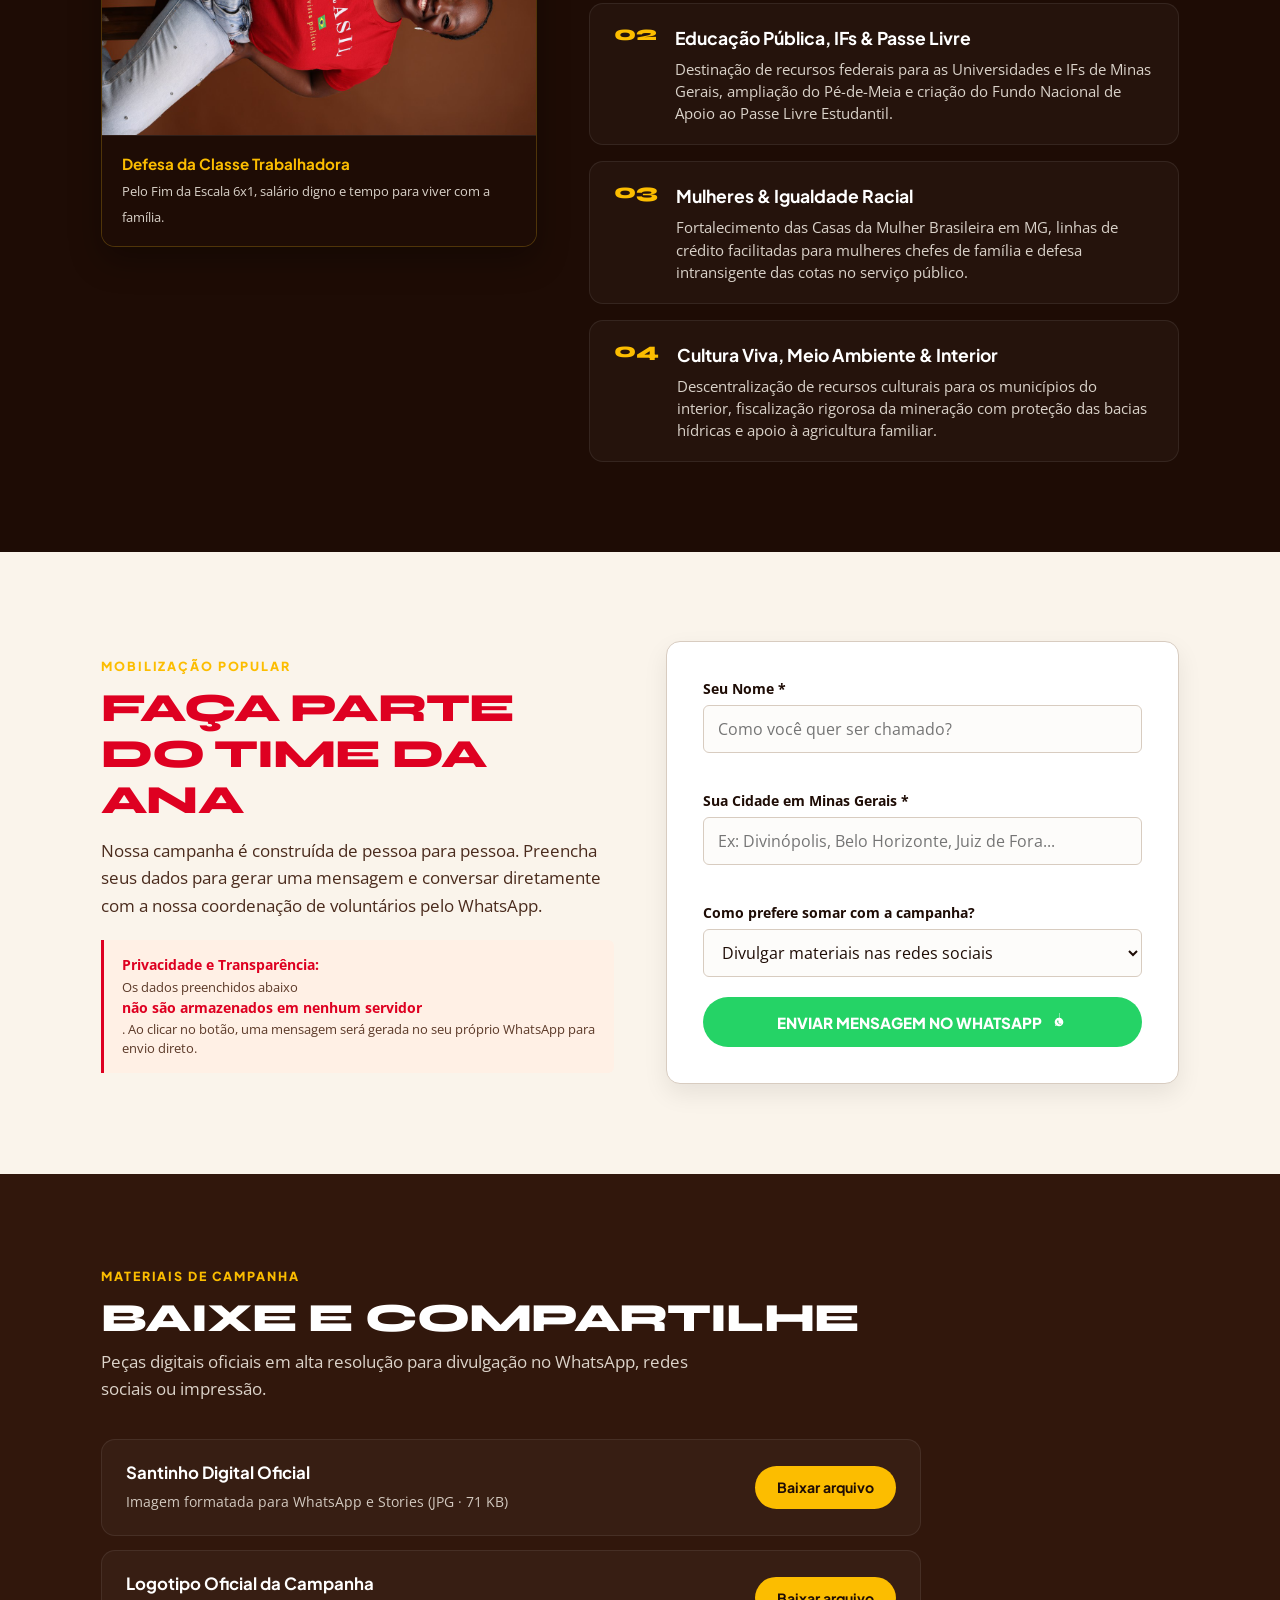
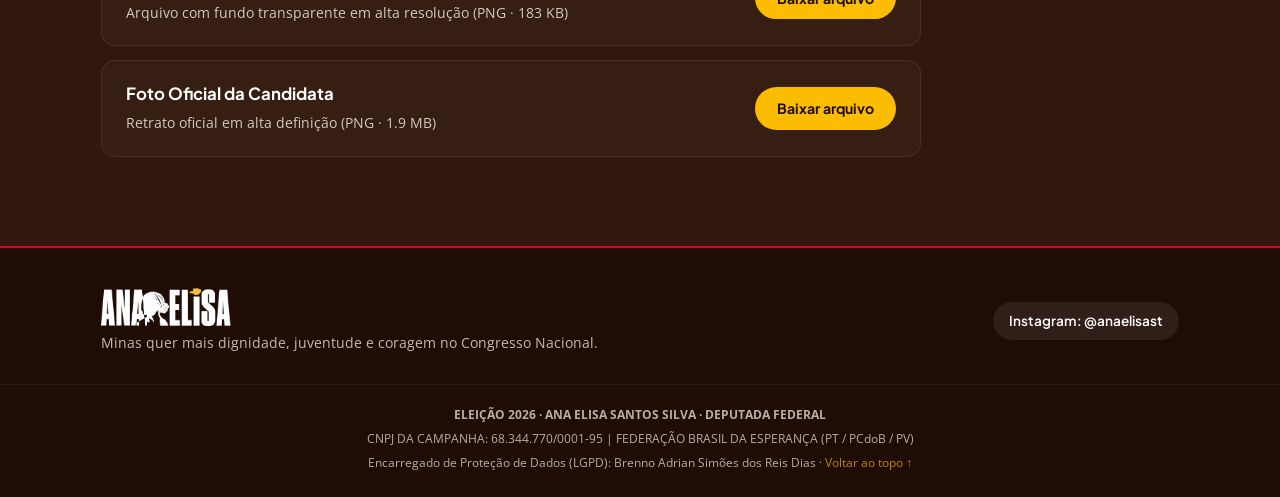
==== commit 038c8db3: "feat(v2-fase-02): integracao editorial da foto da carteira de trabalho em compromissos e relatorio d" ====
--- a/index.html
+++ b/index.html
@@ -160,7 +160,7 @@
       </div>
     </section>
 
-    <!-- ======================== FASE 1: MAPA TERRITORIAL DE MINAS GERAIS ======================== -->
+    <!-- ======================== MINAS GERAIS: MAPA & TERRITÓRIO (CONGELADO) ======================== -->
     <section class="section-territorio" id="territorio">
       <div class="container">
         <div class="section-header">
@@ -169,7 +169,7 @@
           <p class="section-subtitle">Nascida no Centro-Oeste, com raízes em Divinópolis e compromisso com o desenvolvimento de todas as regiões de Minas Gerais.</p>
         </div>
 
-        <!-- Seletor em Chips para Mobile e Desktop -->
+        <!-- Seletor em Chips -->
         <div class="region-chips-wrapper">
           <div class="region-chips-track" id="regionChips">
             <button class="chip-btn active" data-region="centro-oeste">📍 Centro-Oeste (Origem)</button>
@@ -258,7 +258,7 @@
       </div>
     </section>
 
-    <!-- ======================== COMPROMISSOS POLÍTICOS (CONGELADO) ======================== -->
+    <!-- ======================== FASE 2: COMPROMISSOS & CARTEIRA DE TRABALHO ======================== -->
     <section class="section-compromissos" id="compromissos">
       <div class="container">
         <div class="section-header">
@@ -267,37 +267,56 @@
           <p class="section-subtitle">Pautas prioritárias para os direitos da classe trabalhadora e o desenvolvimento social de Minas Gerais.</p>
         </div>
 
-        <div class="compromissos-grid">
+        <div class="compromissos-integrated-layout">
           
-          <div class="compromisso-item">
-            <span class="comp-num">01</span>
-            <div class="comp-content">
-              <h3>Trabalho Digno & Fim da Escala 6x1</h3>
-              <p>Apoio integral à redução da jornada de trabalho sem redução salarial e garantia de proteção previdenciária e direitos para trabalhadores de aplicativos.</p>
-            </div>
-          </div>
-
-          <div class="compromisso-item">
-            <span class="comp-num">02</span>
-            <div class="comp-content">
-              <h3>Educação Pública, IFs & Passe Livre</h3>
-              <p>Destinação de recursos federais para as Universidades e IFs de Minas Gerais, ampliação do Pé-de-Meia e criação do Fundo Nacional de Apoio ao Passe Livre Estudantil.</p>
-            </div>
-          </div>
-
-          <div class="compromisso-item">
-            <span class="comp-num">03</span>
-            <div class="comp-content">
-              <h3>Mulheres & Igualdade Racial</h3>
-              <p>Fortalecimento das Casas da Mulher Brasileira em MG, linhas de crédito facilitadas para mulheres chefes de família e defesa intransigente das cotas no serviço público.</p>
-            </div>
-          </div>
-
-          <div class="compromisso-item">
-            <span class="comp-num">04</span>
-            <div class="comp-content">
-              <h3>Cultura Viva, Meio Ambiente & Interior</h3>
-              <p>Descentralização de recursos culturais para os municípios do interior, fiscalização rigorosa da mineração com proteção das bacias hídricas e apoio à agricultura familiar.</p>
+          <!-- Bloco Visual da Carteira de Trabalho -->
+          <div class="carteira-visual-col">
+            <div class="carteira-card-box">
+              <img 
+                src="./assets/img/ana-elisa-carteira-trabalho.jpg" 
+                alt="Ana Elisa segurando a Carteira de Trabalho em defesa dos direitos trabalhistas" 
+                class="carteira-img"
+                loading="lazy"
+              >
+              <div class="carteira-caption">
+                <strong>Defesa da Classe Trabalhadora</strong>
+                <span>Pelo Fim da Escala 6x1, salário digno e tempo para viver com a família.</span>
+              </div>
+            </div>
+          </div>
+
+          <!-- Grid dos 4 Compromissos Políticos -->
+          <div class="compromissos-cards-col">
+            <div class="compromisso-item">
+              <span class="comp-num">01</span>
+              <div class="comp-content">
+                <h3>Trabalho Digno & Fim da Escala 6x1</h3>
+                <p>Apoio integral à redução da jornada de trabalho sem redução salarial e garantia de proteção previdenciária e direitos para trabalhadores de aplicativos.</p>
+              </div>
+            </div>
+
+            <div class="compromisso-item">
+              <span class="comp-num">02</span>
+              <div class="comp-content">
+                <h3>Educação Pública, IFs & Passe Livre</h3>
+                <p>Destinação de recursos federais para as Universidades e IFs de Minas Gerais, ampliação do Pé-de-Meia e criação do Fundo Nacional de Apoio ao Passe Livre Estudantil.</p>
+              </div>
+            </div>
+
+            <div class="compromisso-item">
+              <span class="comp-num">03</span>
+              <div class="comp-content">
+                <h3>Mulheres & Igualdade Racial</h3>
+                <p>Fortalecimento das Casas da Mulher Brasileira em MG, linhas de crédito facilitadas para mulheres chefes de família e defesa intransigente das cotas no serviço público.</p>
+              </div>
+            </div>
+
+            <div class="compromisso-item">
+              <span class="comp-num">04</span>
+              <div class="comp-content">
+                <h3>Cultura Viva, Meio Ambiente & Interior</h3>
+                <p>Descentralização de recursos culturais para os municípios do interior, fiscalização rigorosa da mineração com proteção das bacias hídricas e apoio à agricultura familiar.</p>
+              </div>
             </div>
           </div>
 
--- a/style.css
+++ b/style.css
@@ -1,6 +1,6 @@
 /* ============================================================================
-   ESTILOS OFICIAIS - FASE 1 (MAPA TERRITORIAL DE MINAS GERAIS)
-   CSS unificado, tokens fechados, mapa SVG responsivo e sem overflow
+   ESTILOS OFICIAIS - FASE 2 V2 (CARTEIRA DE TRABALHO EM COMPROMISSOS)
+   CSS unificado, tokens fechados, grid integrado e responsividade perfeita
    ============================================================================ */
 
 :root {
@@ -434,7 +434,7 @@
   font-weight: 700;
 }
 
-/* ==================== 3. MINAS GERAIS & TERRITÓRIO (FASE 1 V2) ==================== */
+/* ==================== 3. MINAS GERAIS & TERRITÓRIO ==================== */
 .section-territorio {
   padding: var(--section-space) 0;
   background-color: var(--cream-bg);
@@ -636,7 +636,7 @@
   display: inline-block;
 }
 
-/* ==================== 4. COMPROMISSOS ==================== */
+/* ==================== 4. COMPROMISSOS & CARTEIRA DE TRABALHO (FASE 2 V2) ==================== */
 .section-compromissos {
   padding: var(--section-space) 0;
   background-color: var(--brown-dark);
@@ -654,10 +654,53 @@
   max-width: 640px;
 }
 
-.compromissos-grid {
+.compromissos-integrated-layout {
   display: grid;
-  grid-template-columns: 1fr 1fr;
-  gap: 24px;
+  grid-template-columns: 0.85fr 1.15fr;
+  gap: clamp(2rem, 4vw, 3.5rem);
+  align-items: start;
+}
+
+.carteira-card-box {
+  background: rgba(255, 255, 255, 0.03);
+  border: 1px solid rgba(252, 189, 0, 0.2);
+  border-radius: var(--radius-card);
+  overflow: hidden;
+  box-shadow: 0 14px 32px rgba(0, 0, 0, 0.3);
+}
+
+.carteira-img {
+  width: 100%;
+  height: auto;
+  display: block;
+  object-fit: cover;
+}
+
+.carteira-caption {
+  padding: 16px 20px;
+  background-color: rgba(30, 12, 5, 0.95);
+  border-top: 1px solid rgba(255, 255, 255, 0.08);
+}
+
+.carteira-caption strong {
+  display: block;
+  font-family: var(--font-ui);
+  font-size: 0.95rem;
+  color: var(--yellow);
+  margin-bottom: 2px;
+}
+
+.carteira-caption span {
+  font-size: 0.84rem;
+  color: var(--cream);
+  opacity: 0.85;
+  line-height: 1.4;
+}
+
+.compromissos-cards-col {
+  display: flex;
+  flex-direction: column;
+  gap: 16px;
 }
 
 .compromisso-item {
@@ -666,12 +709,12 @@
   background: rgba(255, 255, 255, 0.03);
   border: 1px solid rgba(255, 255, 255, 0.08);
   border-radius: var(--radius-card);
-  padding: 24px;
+  padding: 20px 24px;
 }
 
 .comp-num {
   font-family: var(--font-title);
-  font-size: 1.4rem;
+  font-size: 1.3rem;
   font-weight: 900;
   color: var(--yellow);
   flex-shrink: 0;
@@ -680,17 +723,17 @@
 
 .comp-content h3 {
   font-family: var(--font-ui);
-  font-size: 1.15rem;
+  font-size: 1.1rem;
   font-weight: 700;
   color: var(--white);
-  margin-bottom: 8px;
+  margin-bottom: 6px;
 }
 
 .comp-content p {
-  font-size: 0.94rem;
+  font-size: 0.92rem;
   color: var(--cream);
   opacity: 0.85;
-  line-height: 1.52;
+  line-height: 1.5;
 }
 
 /* ==================== 5. MOBILIZAÇÃO REAL ==================== */
@@ -1035,18 +1078,18 @@
   }
 
   /* Seções empilhadas */
-  .manifesto-container, .territorio-grid, .mobilizacao-container {
+  .manifesto-container, .territorio-grid, .mobilizacao-container, .compromissos-integrated-layout {
     grid-template-columns: 1fr;
     gap: 28px;
   }
 
+  .carteira-card-box {
+    max-width: 85%; /* Largura entre 70% e 90% no mobile */
+    margin: 0 auto;
+  }
+
   .region-chips-track {
     flex-wrap: nowrap;
-  }
-
-  .compromissos-grid {
-    grid-template-columns: 1fr;
-    gap: 16px;
   }
 
   .manifesto-card, .region-detail-card, .mob-card {
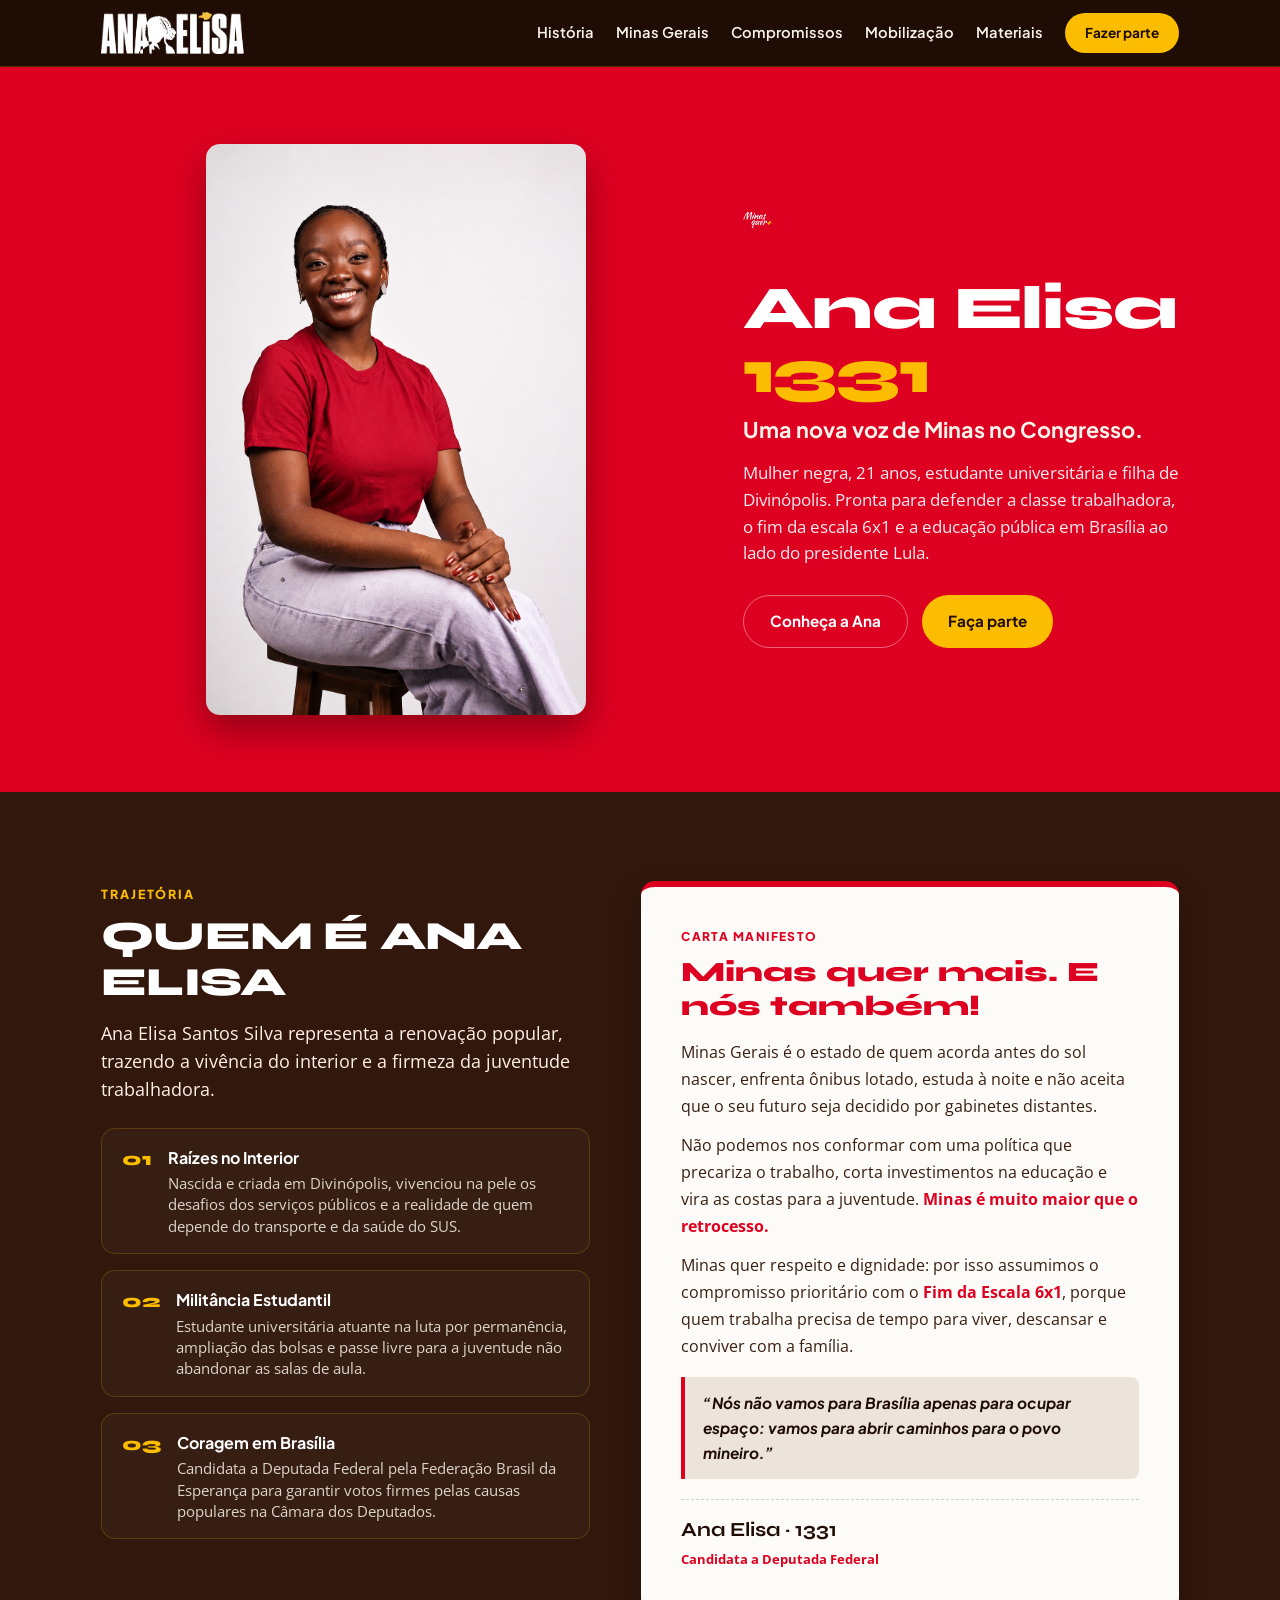
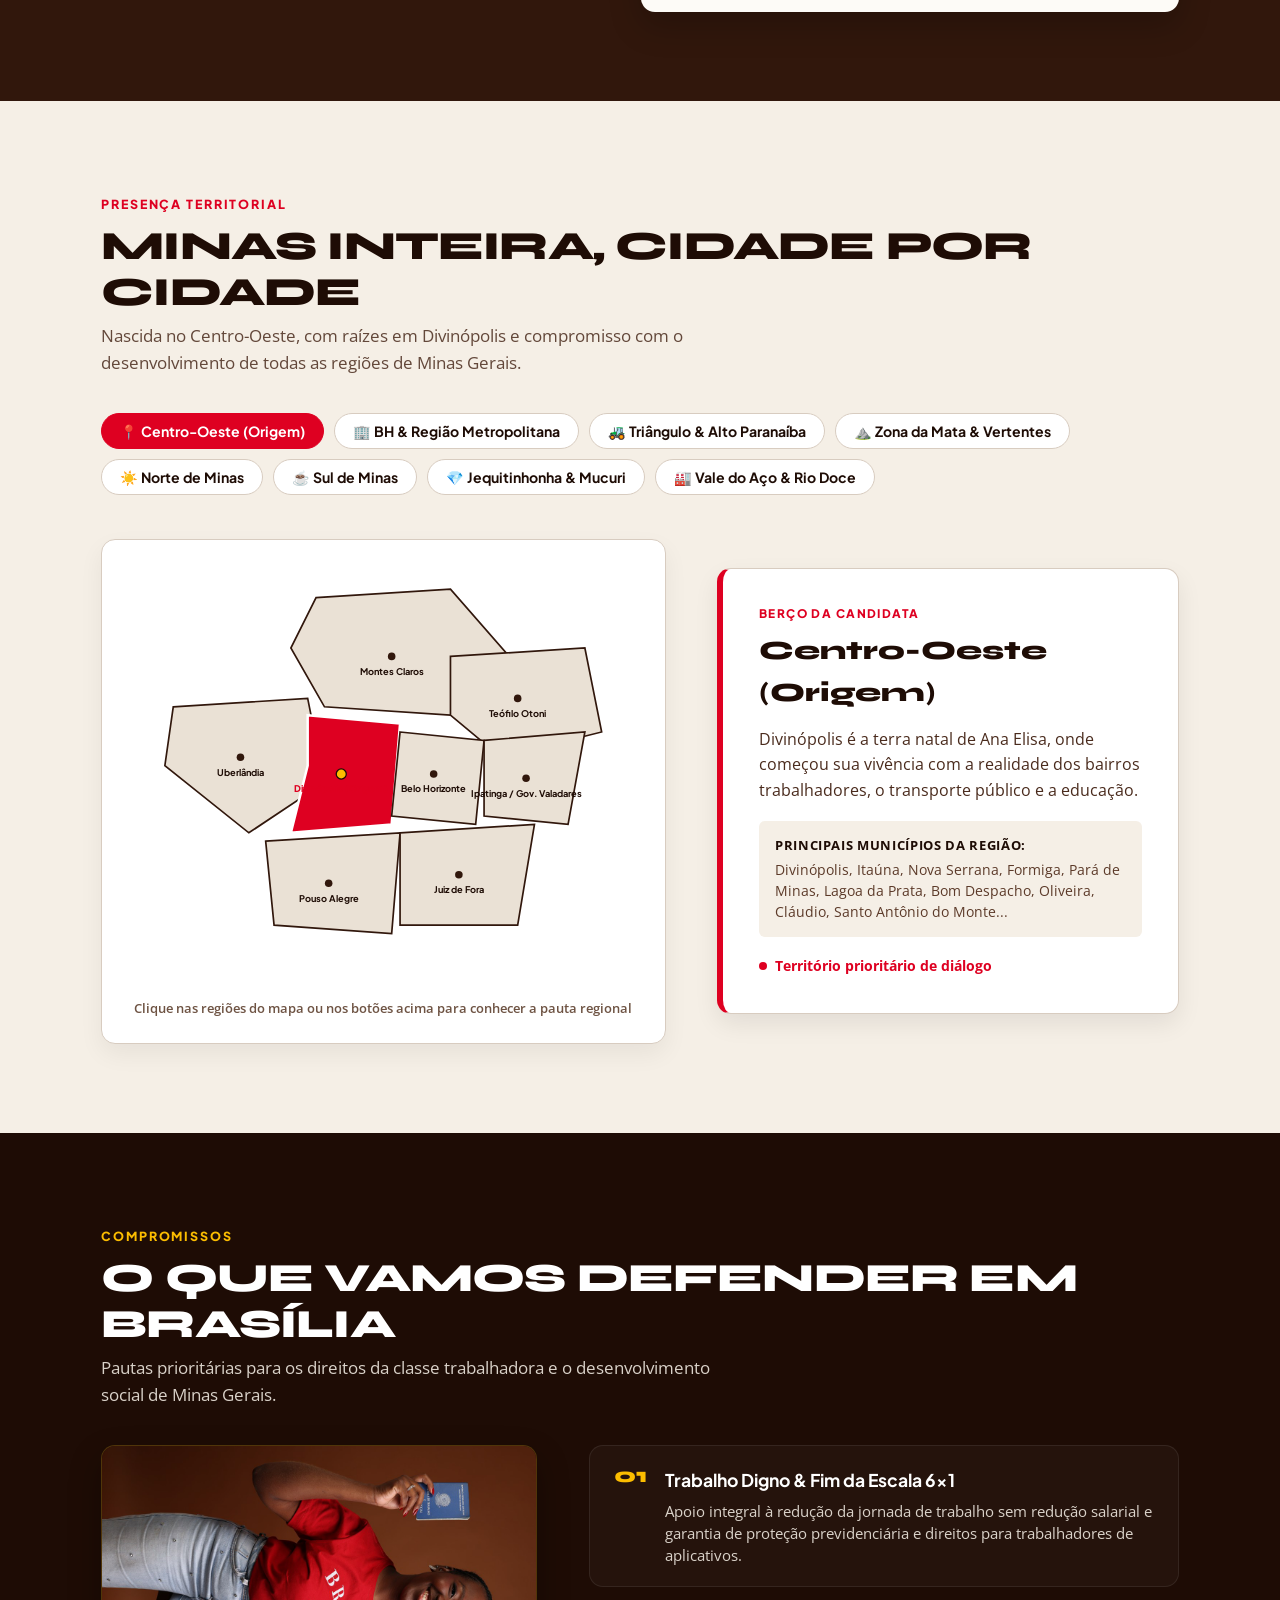
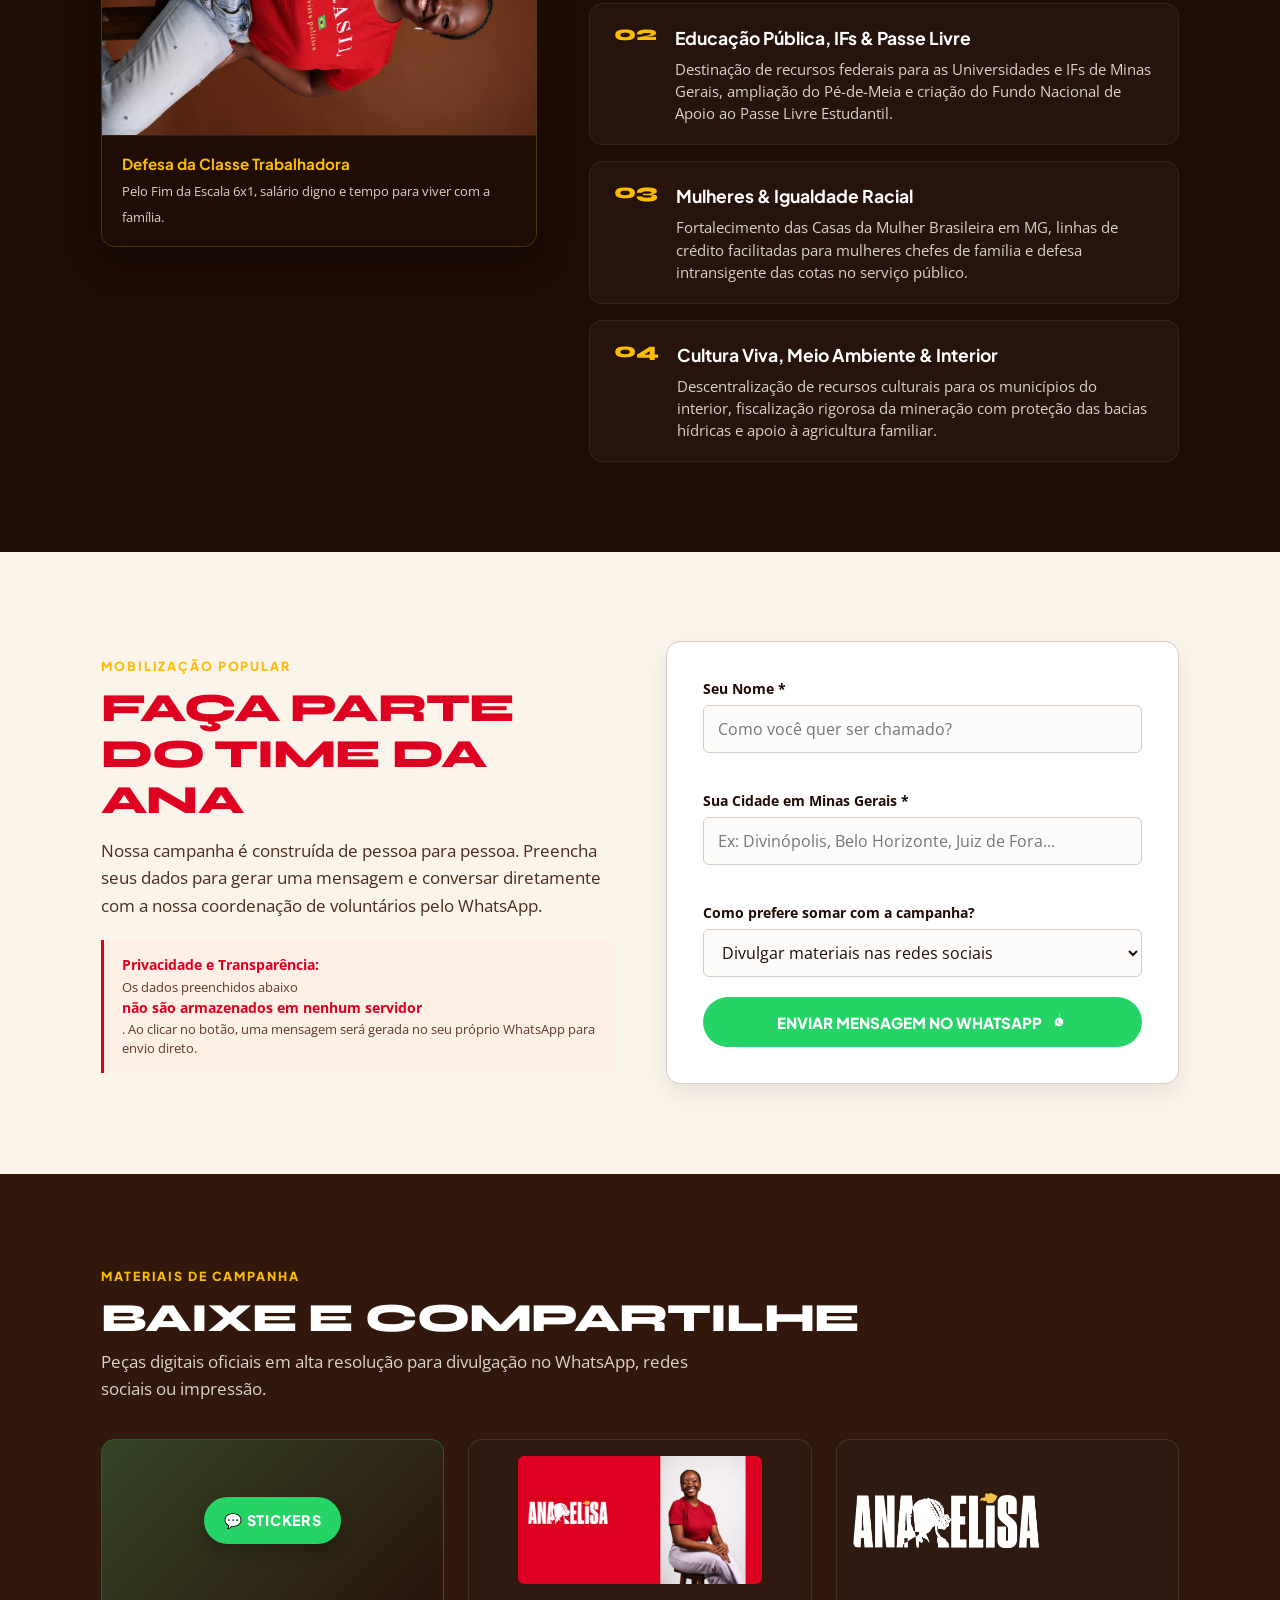
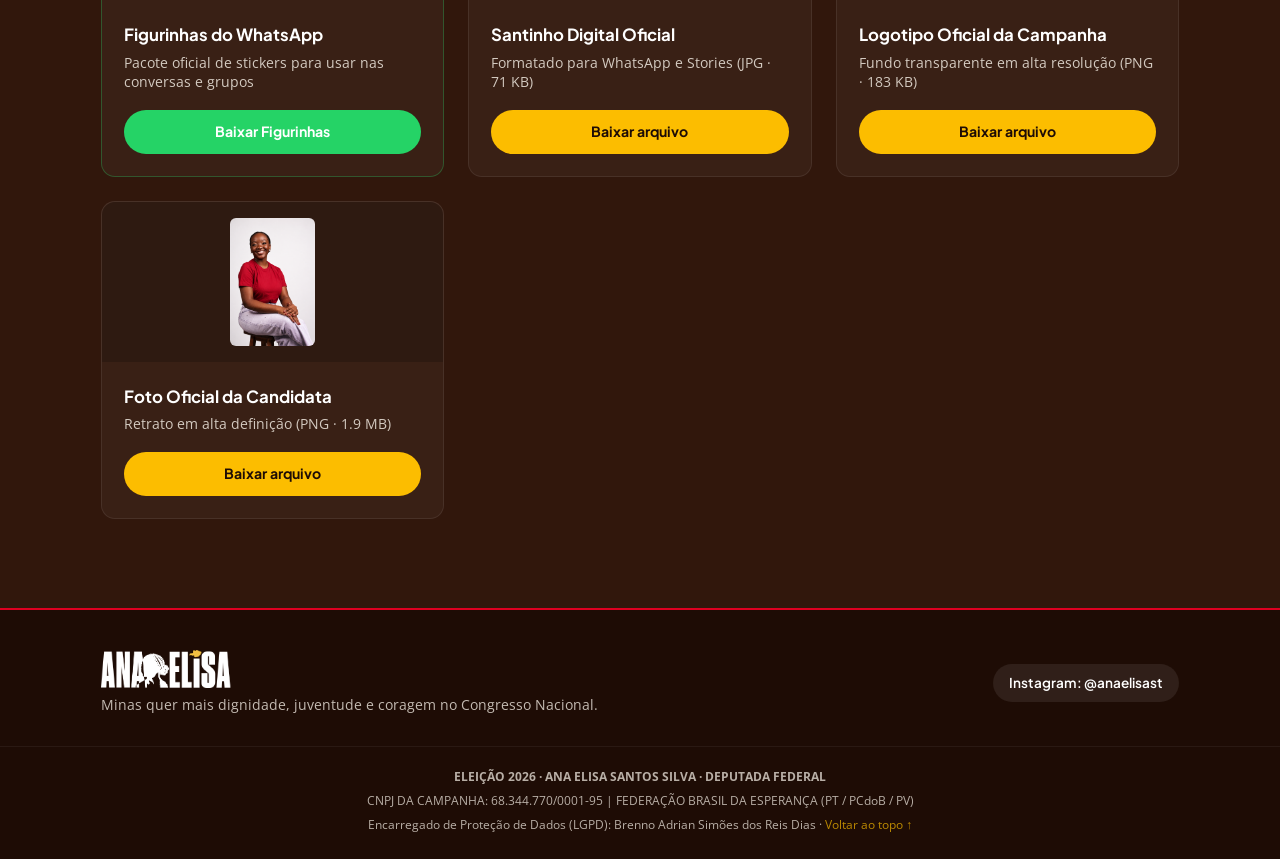
==== commit daef3911: "feat(v2-fase-03): central de materiais de campanha com figurinhas do whatsapp, miniaturas e relatori" ====
--- a/index.html
+++ b/index.html
@@ -258,7 +258,7 @@
       </div>
     </section>
 
-    <!-- ======================== FASE 2: COMPROMISSOS & CARTEIRA DE TRABALHO ======================== -->
+    <!-- ======================== COMPROMISSOS & CARTEIRA DE TRABALHO (CONGELADO) ======================== -->
     <section class="section-compromissos" id="compromissos">
       <div class="container">
         <div class="section-header">
@@ -269,7 +269,6 @@
 
         <div class="compromissos-integrated-layout">
           
-          <!-- Bloco Visual da Carteira de Trabalho -->
           <div class="carteira-visual-col">
             <div class="carteira-card-box">
               <img 
@@ -285,7 +284,6 @@
             </div>
           </div>
 
-          <!-- Grid dos 4 Compromissos Políticos -->
           <div class="compromissos-cards-col">
             <div class="compromisso-item">
               <span class="comp-num">01</span>
@@ -374,7 +372,7 @@
       </div>
     </section>
 
-    <!-- ======================== MATERIAIS OFICIAIS ======================== -->
+    <!-- ======================== FASE 3: MATERIAIS DE CAMPANHA & FIGURINHAS ======================== -->
     <section class="section-materiais" id="materiais">
       <div class="container">
         <div class="section-header">
@@ -383,30 +381,56 @@
           <p class="section-subtitle">Peças digitais oficiais em alta resolução para divulgação no WhatsApp, redes sociais ou impressão.</p>
         </div>
 
-        <div class="materiais-list">
+        <div class="materiais-gallery-grid">
           
-          <div class="material-row">
-            <div class="mat-info">
+          <!-- Figurinhas do WhatsApp -->
+          <div class="material-gallery-card card-figurinhas">
+            <div class="mgc-preview preview-stickers">
+              <div class="stickers-badge-visual">
+                <span>💬 STICKERS</span>
+              </div>
+            </div>
+            <div class="mgc-body">
+              <strong>Figurinhas do WhatsApp</strong>
+              <span>Pacote oficial de stickers para usar nas conversas e grupos</span>
+              <a href="https://sticker.ly/s/anaelisa1331" target="_blank" rel="noopener" class="btn-download btn-sticker-action" aria-label="Abrir pacote de figurinhas no Sticker.ly">Baixar Figurinhas</a>
+            </div>
+          </div>
+
+          <!-- Santinho Digital -->
+          <div class="material-gallery-card">
+            <div class="mgc-preview preview-santinho">
+              <img src="./assets/img/og-share.jpg" alt="Miniatura do Santinho Digital Oficial" class="mgc-thumb-img">
+            </div>
+            <div class="mgc-body">
               <strong>Santinho Digital Oficial</strong>
-              <span>Imagem formatada para WhatsApp e Stories (JPG · 71 KB)</span>
-            </div>
-            <a href="./assets/img/og-share.jpg" download="santinho-ana-elisa-1331.jpg" class="btn-download" aria-label="Baixar Santinho Digital Oficial">Baixar arquivo</a>
-          </div>
-
-          <div class="material-row">
-            <div class="mat-info">
+              <span>Formatado para WhatsApp e Stories (JPG · 71 KB)</span>
+              <a href="./assets/img/og-share.jpg" download="santinho-ana-elisa-1331.jpg" class="btn-download" aria-label="Baixar Santinho Digital Oficial">Baixar arquivo</a>
+            </div>
+          </div>
+
+          <!-- Logotipo Oficial -->
+          <div class="material-gallery-card">
+            <div class="mgc-preview preview-logo">
+              <img src="./assets/img/ana-elisa-logo.png" alt="Miniatura do Logotipo Oficial" class="mgc-thumb-img">
+            </div>
+            <div class="mgc-body">
               <strong>Logotipo Oficial da Campanha</strong>
-              <span>Arquivo com fundo transparente em alta resolução (PNG · 183 KB)</span>
-            </div>
-            <a href="./assets/img/ana-elisa-logo.png" download="logo-ana-elisa-1331.png" class="btn-download" aria-label="Baixar Logotipo Oficial">Baixar arquivo</a>
-          </div>
-
-          <div class="material-row">
-            <div class="mat-info">
+              <span>Fundo transparente em alta resolução (PNG · 183 KB)</span>
+              <a href="./assets/img/ana-elisa-logo.png" download="logo-ana-elisa-1331.png" class="btn-download" aria-label="Baixar Logotipo Oficial">Baixar arquivo</a>
+            </div>
+          </div>
+
+          <!-- Foto Oficial -->
+          <div class="material-gallery-card">
+            <div class="mgc-preview preview-foto">
+              <img src="./assets/img/ana-elisa-foto.png" alt="Miniatura da Foto Oficial" class="mgc-thumb-img">
+            </div>
+            <div class="mgc-body">
               <strong>Foto Oficial da Candidata</strong>
-              <span>Retrato oficial em alta definição (PNG · 1.9 MB)</span>
-            </div>
-            <a href="./assets/img/ana-elisa-foto.png" download="foto-ana-elisa-1331.png" class="btn-download" aria-label="Baixar Foto Oficial">Baixar arquivo</a>
+              <span>Retrato em alta definição (PNG · 1.9 MB)</span>
+              <a href="./assets/img/ana-elisa-foto.png" download="foto-ana-elisa-1331.png" class="btn-download" aria-label="Baixar Foto Oficial">Baixar arquivo</a>
+            </div>
           </div>
 
         </div>
--- a/style.css
+++ b/style.css
@@ -1,6 +1,6 @@
 /* ============================================================================
-   ESTILOS OFICIAIS - FASE 2 V2 (CARTEIRA DE TRABALHO EM COMPROMISSOS)
-   CSS unificado, tokens fechados, grid integrado e responsividade perfeita
+   ESTILOS OFICIAIS - FASE 3 V2 (MATERIAIS DE CAMPANHA & FIGURINHAS)
+   CSS unificado, tokens fechados, grid editorial e figurinhas do WhatsApp
    ============================================================================ */
 
 :root {
@@ -636,7 +636,7 @@
   display: inline-block;
 }
 
-/* ==================== 4. COMPROMISSOS & CARTEIRA DE TRABALHO (FASE 2 V2) ==================== */
+/* ==================== 4. COMPROMISSOS & CARTEIRA DE TRABALHO ==================== */
 .section-compromissos {
   padding: var(--section-space) 0;
   background-color: var(--brown-dark);
@@ -859,62 +859,105 @@
   transform: translateY(-1px);
 }
 
-/* ==================== 6. MATERIAIS OFICIAIS ==================== */
+/* ==================== 6. MATERIAIS DE CAMPANHA & FIGURINHAS (FASE 3 V2) ==================== */
 .section-materiais {
   padding: var(--section-space) 0;
   background-color: var(--brown);
 }
 
-.materiais-list {
-  display: flex;
-  flex-direction: column;
-  gap: 14px;
-  max-width: 820px;
-}
-
-.material-row {
-  display: flex;
-  align-items: center;
-  justify-content: space-between;
-  background: rgba(255, 255, 255, 0.03);
+.materiais-gallery-grid {
+  display: grid;
+  grid-template-columns: repeat(auto-fit, minmax(260px, 1fr));
+  gap: 24px;
+}
+
+.material-gallery-card {
+  background-color: rgba(255, 255, 255, 0.04);
   border: 1px solid rgba(255, 255, 255, 0.08);
   border-radius: var(--radius-card);
-  padding: 20px 24px;
-  gap: 20px;
-  transition: background 0.2s ease, border-color 0.2s ease;
-}
-
-.material-row:hover {
-  background: rgba(255, 255, 255, 0.06);
-  border-color: rgba(252, 189, 0, 0.25);
-}
-
-.mat-info strong {
+  overflow: hidden;
+  display: flex;
+  flex-direction: column;
+  transition: transform 0.2s ease, border-color 0.2s ease;
+}
+
+.material-gallery-card:hover {
+  transform: translateY(-4px);
+  border-color: rgba(252, 189, 0, 0.3);
+}
+
+.card-figurinhas {
+  border-color: rgba(37, 211, 102, 0.3);
+}
+
+.mgc-preview {
+  height: 160px;
+  background-color: rgba(0, 0, 0, 0.2);
+  display: flex;
+  align-items: center;
+  justify-content: center;
+  padding: 16px;
+  overflow: hidden;
+}
+
+.preview-stickers {
+  background: linear-gradient(135deg, rgba(37, 211, 102, 0.2) 0%, rgba(30, 12, 5, 0.6) 100%);
+}
+
+.stickers-badge-visual {
+  background-color: #25D366;
+  color: #FFFFFF;
+  padding: 12px 20px;
+  border-radius: var(--radius-button);
+  font-family: var(--font-ui);
+  font-weight: 800;
+  font-size: 0.9rem;
+  letter-spacing: 0.05em;
+  box-shadow: 0 8px 16px rgba(0, 0, 0, 0.2);
+}
+
+.mgc-thumb-img {
+  max-height: 100%;
+  width: auto;
+  object-fit: contain;
+  border-radius: 6px;
+}
+
+.mgc-body {
+  padding: 22px;
+  display: flex;
+  flex-direction: column;
+  flex-grow: 1;
+}
+
+.mgc-body strong {
   display: block;
   font-family: var(--font-ui);
   font-size: 1.05rem;
   color: var(--white);
-  margin-bottom: 2px;
-}
-
-.mat-info span {
+  margin-bottom: 4px;
+}
+
+.mgc-body span {
   font-size: 0.86rem;
   color: var(--cream);
   opacity: 0.8;
+  margin-bottom: 18px;
+  line-height: 1.4;
 }
 
 .btn-download {
+  margin-top: auto;
   background-color: var(--yellow);
   color: var(--brown-dark);
   font-family: var(--font-ui);
   font-weight: 700;
   font-size: 0.88rem;
-  padding: 10px 22px;
+  padding: 10px 20px;
   border-radius: var(--radius-button);
-  white-space: nowrap;
-  flex-shrink: 0;
-  min-height: 42px;
-  display: inline-flex;
+  text-align: center;
+  min-height: 44px;
+  display: flex;
   align-items: center;
   justify-content: center;
   transition: background-color 0.2s ease, transform 0.2s ease;
@@ -923,6 +966,16 @@
 .btn-download:hover {
   background-color: var(--white);
   transform: translateY(-1px);
+}
+
+.btn-sticker-action {
+  background-color: #25D366;
+  color: #FFFFFF;
+}
+
+.btn-sticker-action:hover {
+  background-color: #1EBE5B;
+  color: #FFFFFF;
 }
 
 /* ==================== 7. FOOTER ==================== */
@@ -1084,7 +1137,7 @@
   }
 
   .carteira-card-box {
-    max-width: 85%; /* Largura entre 70% e 90% no mobile */
+    max-width: 85%;
     margin: 0 auto;
   }
 
@@ -1096,16 +1149,14 @@
     padding: 24px 18px;
   }
 
-  .material-row {
-    flex-direction: column;
-    align-items: flex-start;
-    gap: 14px;
-    padding: 18px 20px;
+  .materiais-gallery-grid {
+    grid-template-columns: 1fr;
+    gap: 16px;
   }
 
   .btn-download {
     width: 100%;
-    min-height: 44px;
+    min-height: 48px;
   }
 
   .footer-container {
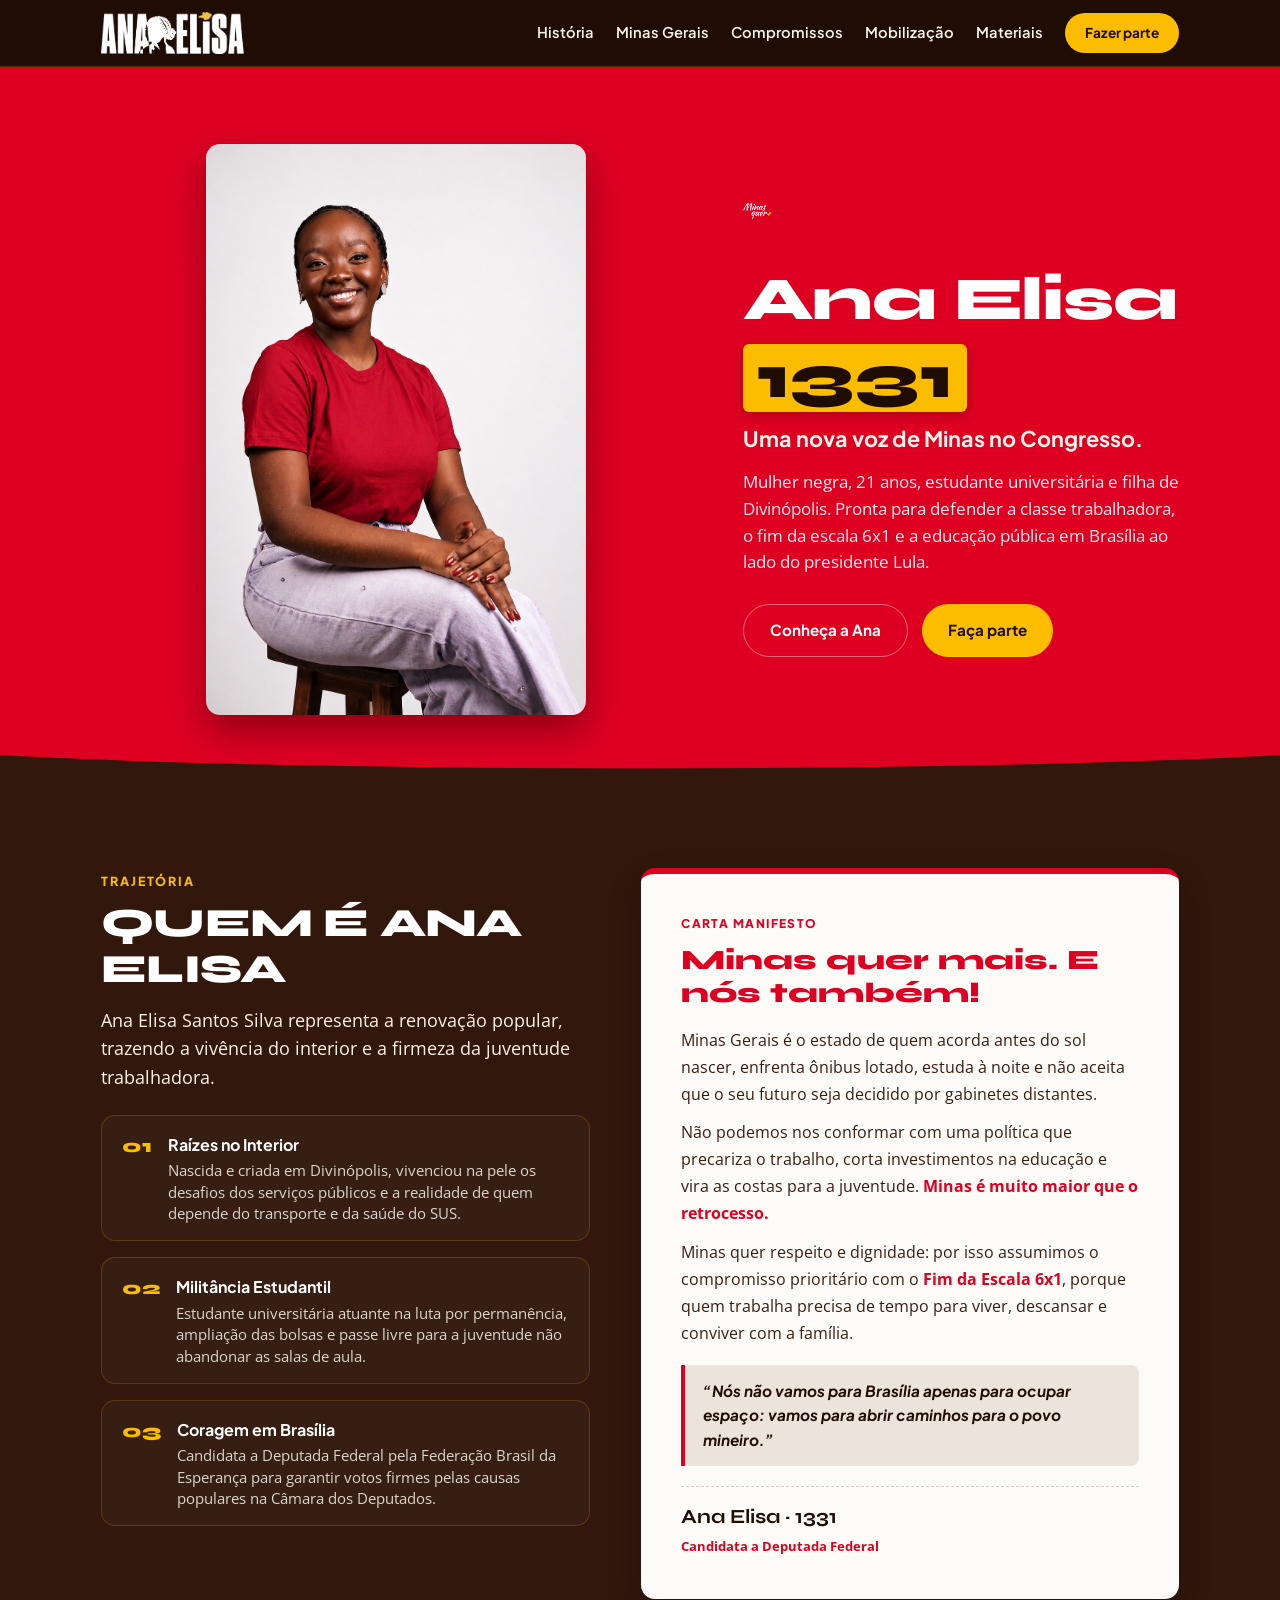
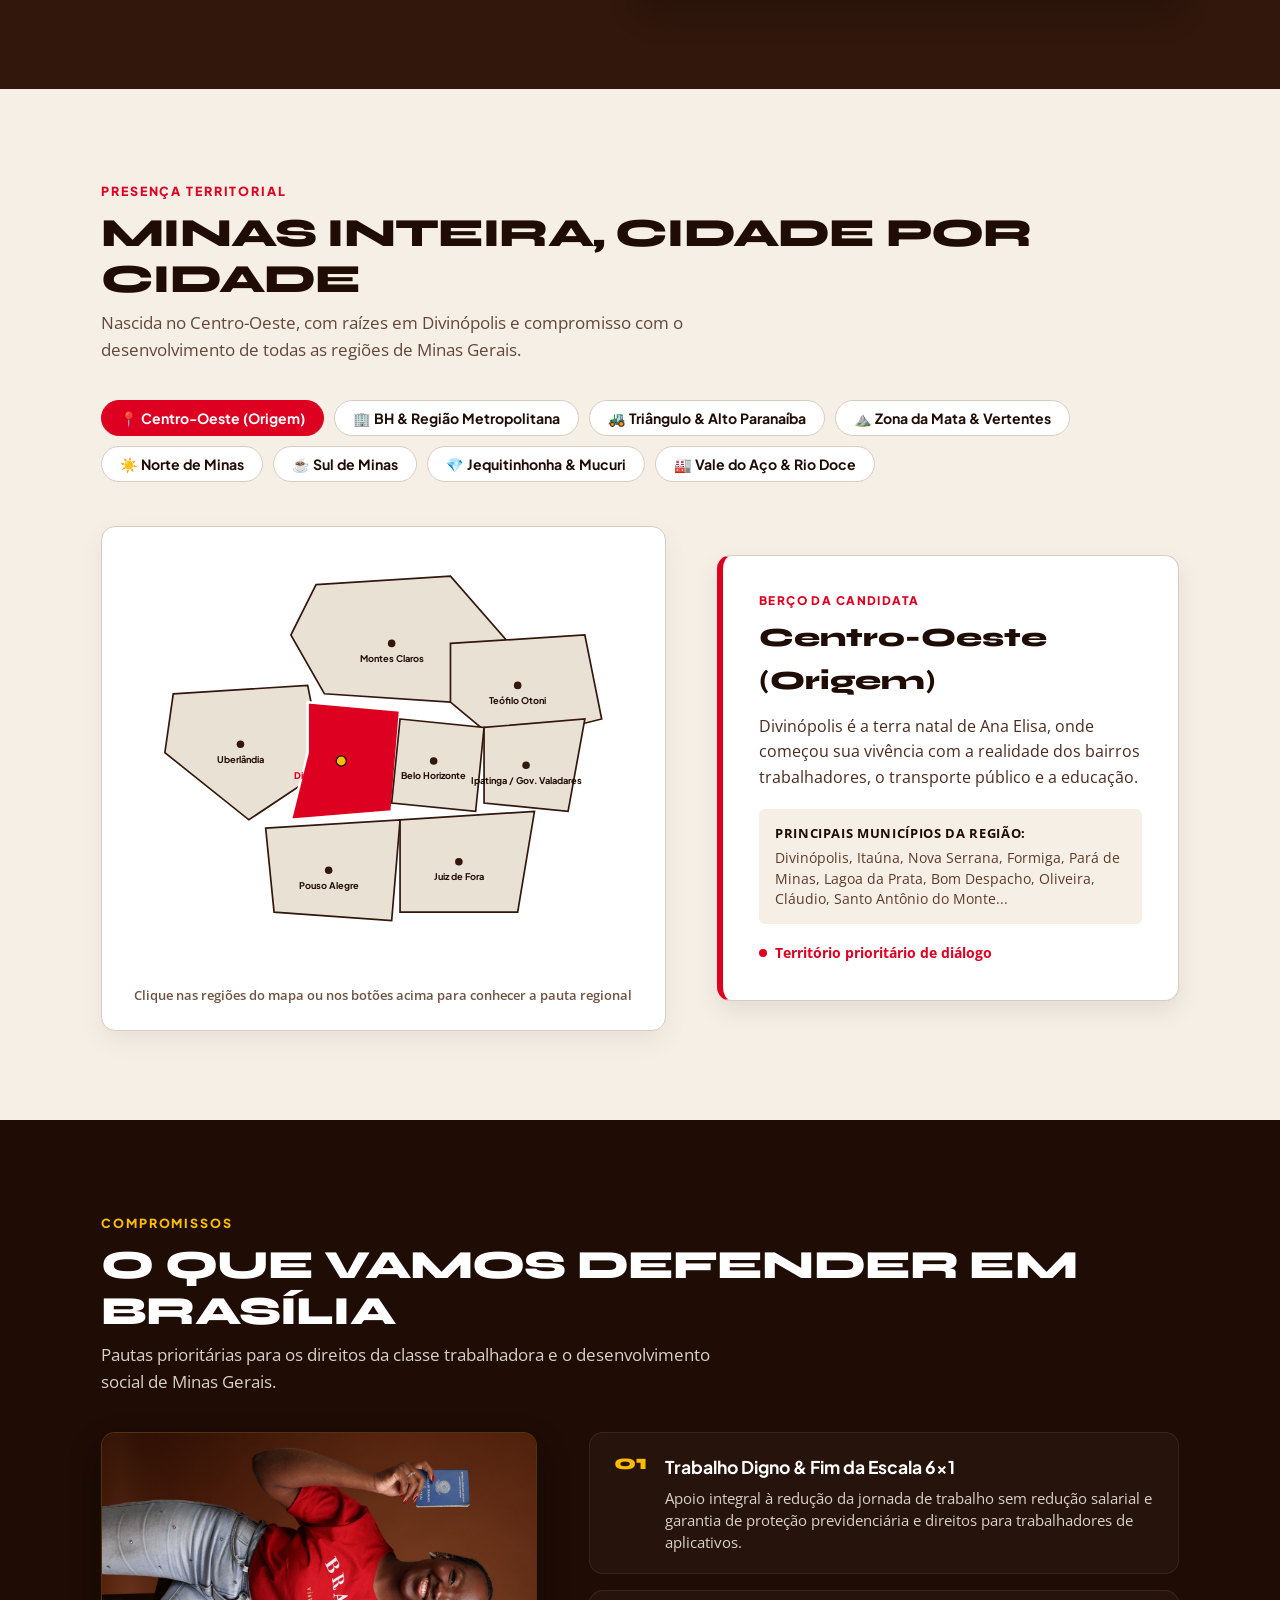
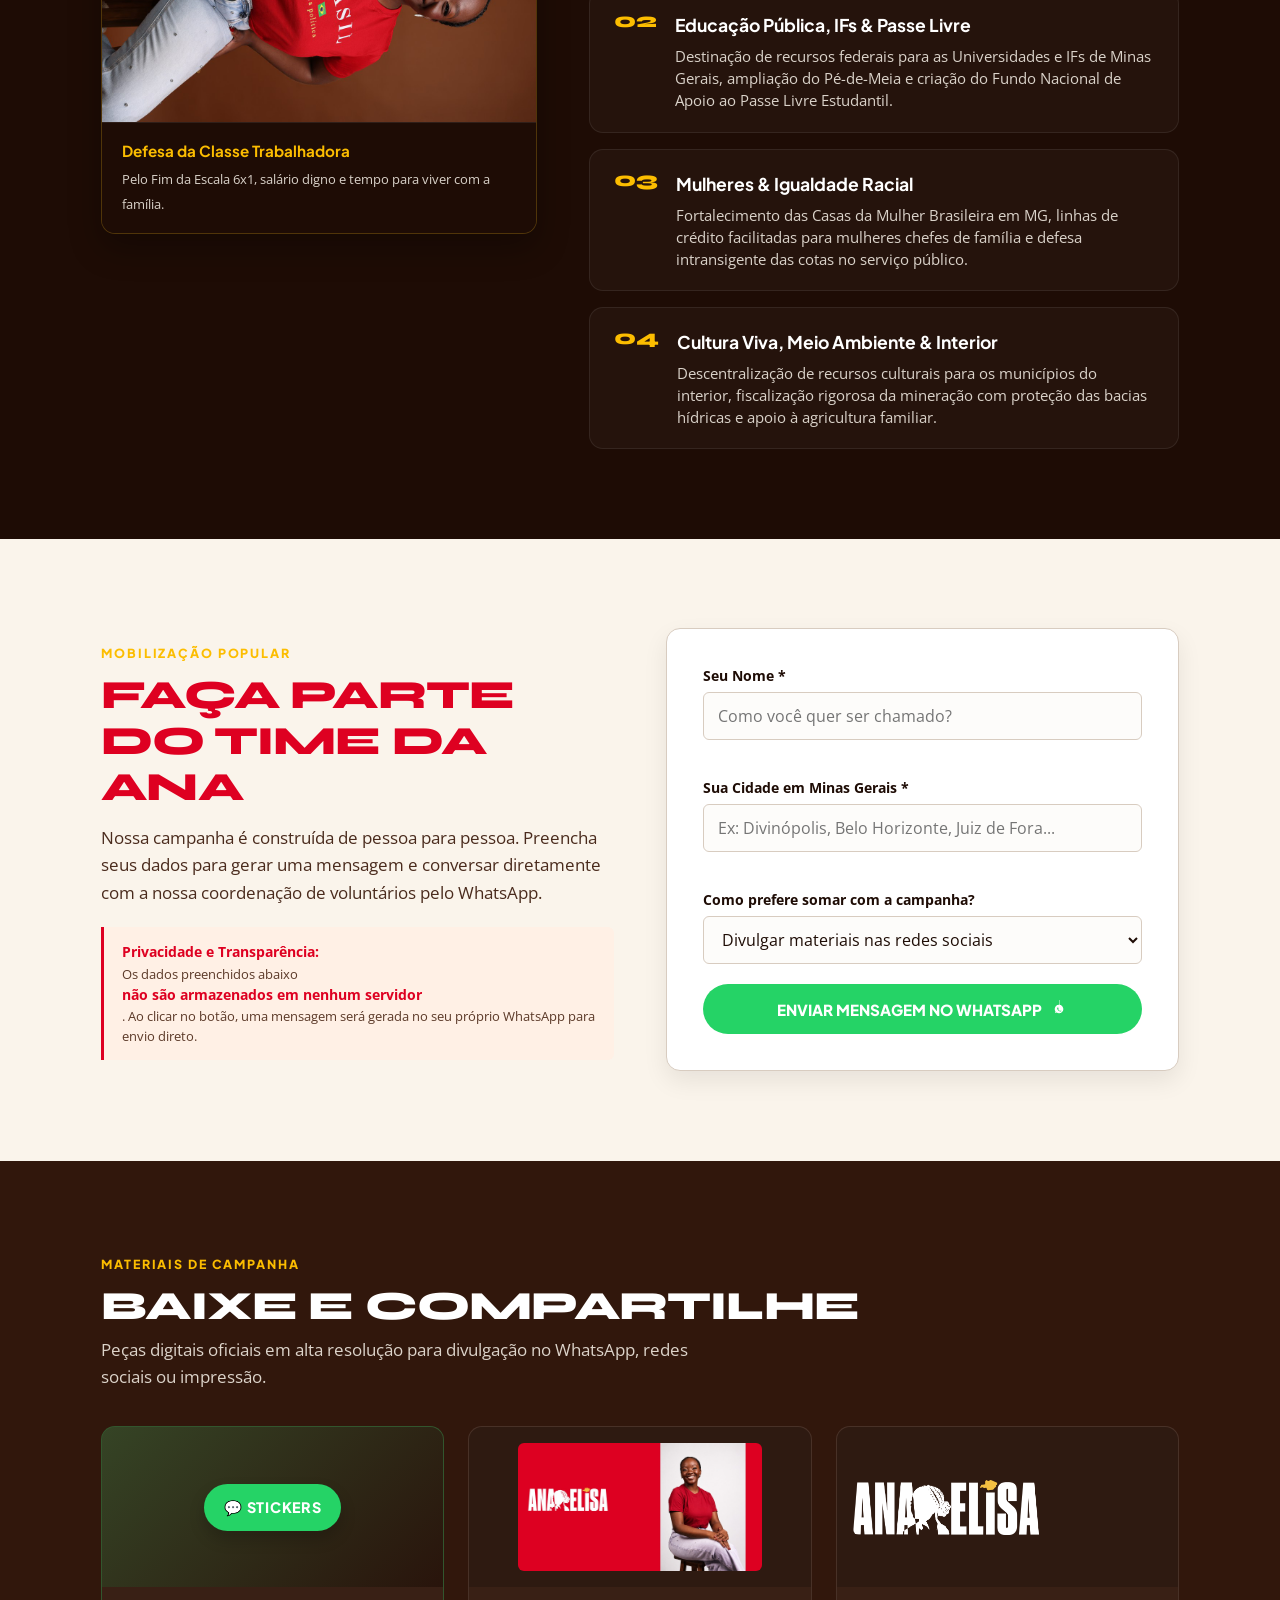
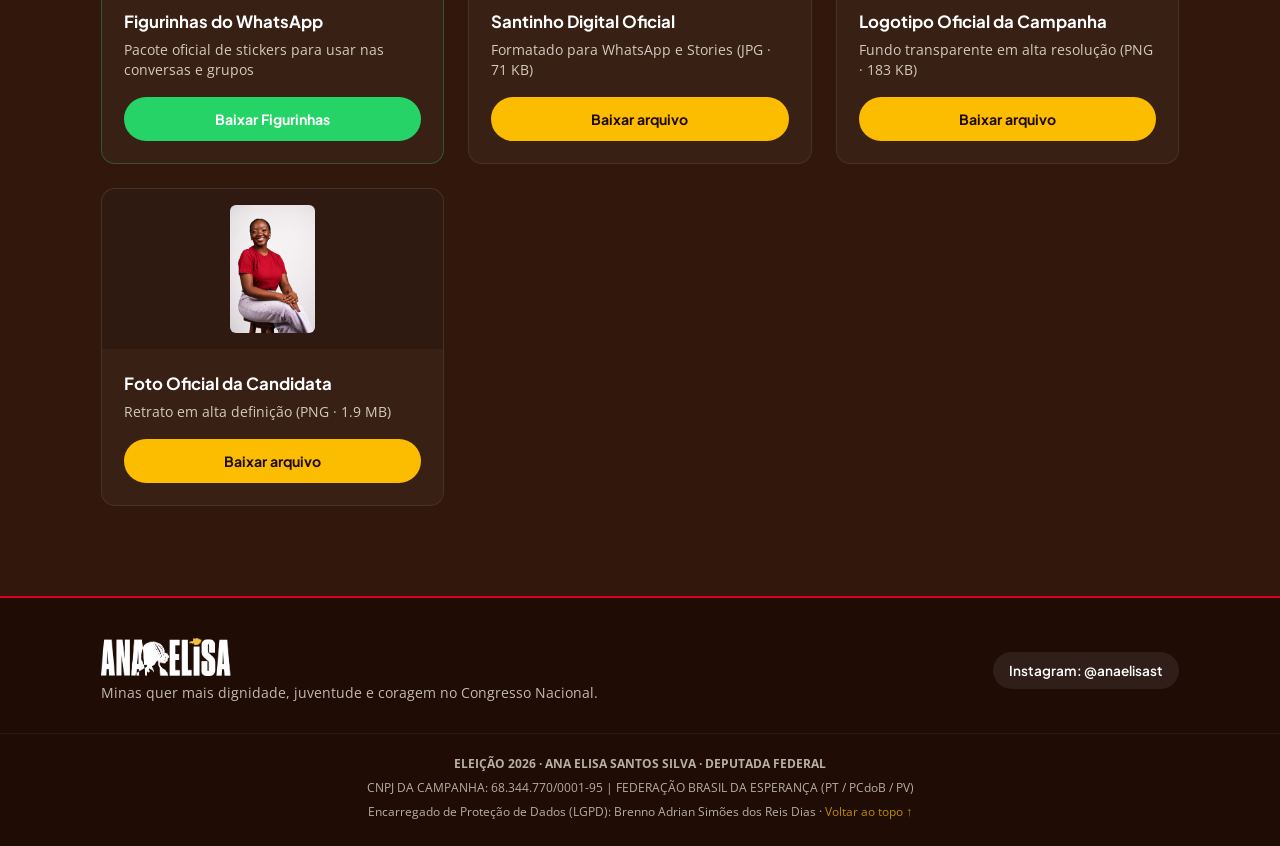
==== commit c27f0c03: "feat(v2-fase-04): integracao visual sutil, presenca tipografica do 1331 e relatorio de testes" ====
--- a/index.html
+++ b/index.html
@@ -49,7 +49,7 @@
   </header>
 
   <main>
-    <!-- ======================== HERO SECTION (CONGELADO) ======================== -->
+    <!-- ======================== 1. HERO SECTION (FASE 4: PRESENÇA TIPOGRÁFICA 1331 & TRANSIÇÃO SUTIL) ======================== -->
     <section class="hero-section" id="inicio">
       <div class="container hero-container">
         
@@ -69,7 +69,7 @@
           </div>
 
           <h1 class="hero-title">
-            Ana Elisa <span class="text-number">1331</span>
+            Ana Elisa <span class="badge-numero-hero">1331</span>
           </h1>
 
           <p class="hero-tagline">
@@ -87,9 +87,16 @@
         </div>
 
       </div>
-    </section>
-
-    <!-- ======================== HISTÓRIA & MANIFESTO EDITORIAL (CONGELADO) ======================== -->
+
+      <!-- Divisor Geométrico Sutil (Transição Elegante) -->
+      <div class="hero-wave-transition" aria-hidden="true">
+        <svg viewBox="0 0 1200 40" preserveAspectRatio="none">
+          <path d="M0,0 C300,30 900,30 1200,0 L1200,40 L0,40 Z" fill="#31170C"></path>
+        </svg>
+      </div>
+    </section>
+
+    <!-- ======================== 2. HISTÓRIA & MANIFESTO EDITORIAL (CONGELADO) ======================== -->
     <section class="section-manifesto" id="historia">
       <div class="container manifesto-container">
         
@@ -160,7 +167,7 @@
       </div>
     </section>
 
-    <!-- ======================== MINAS GERAIS: MAPA & TERRITÓRIO (CONGELADO) ======================== -->
+    <!-- ======================== 3. MINAS GERAIS: MAPA & TERRITÓRIO (CONGELADO) ======================== -->
     <section class="section-territorio" id="territorio">
       <div class="container">
         <div class="section-header">
@@ -258,7 +265,7 @@
       </div>
     </section>
 
-    <!-- ======================== COMPROMISSOS & CARTEIRA DE TRABALHO (CONGELADO) ======================== -->
+    <!-- ======================== 4. COMPROMISSOS & CARTEIRA DE TRABALHO (CONGELADO) ======================== -->
     <section class="section-compromissos" id="compromissos">
       <div class="container">
         <div class="section-header">
@@ -322,7 +329,7 @@
       </div>
     </section>
 
-    <!-- ======================== MOBILIZAÇÃO REAL (CONGELADO) ======================== -->
+    <!-- ======================== 5. MOBILIZAÇÃO REAL (CONGELADO) ======================== -->
     <section class="section-mobilizacao" id="mobilizacao">
       <div class="container mobilizacao-container">
         
@@ -372,7 +379,7 @@
       </div>
     </section>
 
-    <!-- ======================== FASE 3: MATERIAIS DE CAMPANHA & FIGURINHAS ======================== -->
+    <!-- ======================== 6. MATERIAIS DE CAMPANHA & FIGURINHAS (CONGELADO) ======================== -->
     <section class="section-materiais" id="materiais">
       <div class="container">
         <div class="section-header">
@@ -383,7 +390,6 @@
 
         <div class="materiais-gallery-grid">
           
-          <!-- Figurinhas do WhatsApp -->
           <div class="material-gallery-card card-figurinhas">
             <div class="mgc-preview preview-stickers">
               <div class="stickers-badge-visual">
@@ -397,7 +403,6 @@
             </div>
           </div>
 
-          <!-- Santinho Digital -->
           <div class="material-gallery-card">
             <div class="mgc-preview preview-santinho">
               <img src="./assets/img/og-share.jpg" alt="Miniatura do Santinho Digital Oficial" class="mgc-thumb-img">
@@ -409,7 +414,6 @@
             </div>
           </div>
 
-          <!-- Logotipo Oficial -->
           <div class="material-gallery-card">
             <div class="mgc-preview preview-logo">
               <img src="./assets/img/ana-elisa-logo.png" alt="Miniatura do Logotipo Oficial" class="mgc-thumb-img">
@@ -421,7 +425,6 @@
             </div>
           </div>
 
-          <!-- Foto Oficial -->
           <div class="material-gallery-card">
             <div class="mgc-preview preview-foto">
               <img src="./assets/img/ana-elisa-foto.png" alt="Miniatura da Foto Oficial" class="mgc-thumb-img">
--- a/style.css
+++ b/style.css
@@ -1,6 +1,6 @@
 /* ============================================================================
-   ESTILOS OFICIAIS - FASE 3 V2 (MATERIAIS DE CAMPANHA & FIGURINHAS)
-   CSS unificado, tokens fechados, grid editorial e figurinhas do WhatsApp
+   ESTILOS OFICIAIS - FASE 4 V2 (INTEGRAÇÃO VISUAL & TRANSIÇÕES SUTIS)
+   CSS unificado, tokens fechados, transição suave de hero e destaque 1331
    ============================================================================ */
 
 :root {
@@ -205,10 +205,11 @@
   transition: all 0.2s ease;
 }
 
-/* ==================== 1. HERO ==================== */
+/* ==================== 1. HERO (FASE 4 V2: TRANSIÇÃO & DESTAQUE 1331) ==================== */
 .hero-section {
+  position: relative;
   background-color: var(--red);
-  padding: clamp(3rem, 6vw, 5rem) 0;
+  padding: clamp(3rem, 6vw, 5.2rem) 0 clamp(2.5rem, 5vw, 4rem);
 }
 
 .hero-container {
@@ -240,11 +241,22 @@
   line-height: 1.05;
   color: var(--white);
   letter-spacing: -0.02em;
-  margin-bottom: 10px;
-}
-
-.hero-title .text-number {
-  color: var(--yellow);
+  margin-bottom: 12px;
+  display: flex;
+  align-items: center;
+  gap: 12px;
+  flex-wrap: wrap;
+}
+
+/* Destaque Tipográfico Marcante do 1331 */
+.badge-numero-hero {
+  display: inline-block;
+  color: var(--brown-dark);
+  background-color: var(--yellow);
+  padding: 2px 14px;
+  border-radius: var(--radius-sm);
+  letter-spacing: 0.02em;
+  box-shadow: 0 4px 12px rgba(0, 0, 0, 0.2);
 }
 
 .hero-tagline {
@@ -282,6 +294,25 @@
   border-radius: var(--radius-card);
   box-shadow: 0 16px 36px rgba(0, 0, 0, 0.35);
   display: block;
+}
+
+/* Transição Sutil */
+.hero-wave-transition {
+  position: absolute;
+  bottom: 0;
+  left: 0;
+  right: 0;
+  width: 100%;
+  overflow: hidden;
+  line-height: 0;
+  pointer-events: none;
+}
+
+.hero-wave-transition svg {
+  position: relative;
+  display: block;
+  width: 100%;
+  height: 24px;
 }
 
 /* ==================== 2. HISTÓRIA & MANIFESTO EDITORIAL ==================== */
@@ -859,7 +890,7 @@
   transform: translateY(-1px);
 }
 
-/* ==================== 6. MATERIAIS DE CAMPANHA & FIGURINHAS (FASE 3 V2) ==================== */
+/* ==================== 6. MATERIAIS DE CAMPANHA & FIGURINHAS ==================== */
 .section-materiais {
   padding: var(--section-space) 0;
   background-color: var(--brown);
@@ -1080,7 +1111,7 @@
 
   /* Hero Mobile */
   .hero-section {
-    padding: 2.5rem 0 3.5rem;
+    padding: 2.5rem 0 3rem;
   }
 
   .hero-container {
@@ -1107,6 +1138,12 @@
 
   .hero-title {
     font-size: 2.3rem;
+    justify-content: center;
+  }
+
+  .badge-numero-hero {
+    font-size: 2rem;
+    padding: 2px 10px;
   }
 
   .hero-tagline {
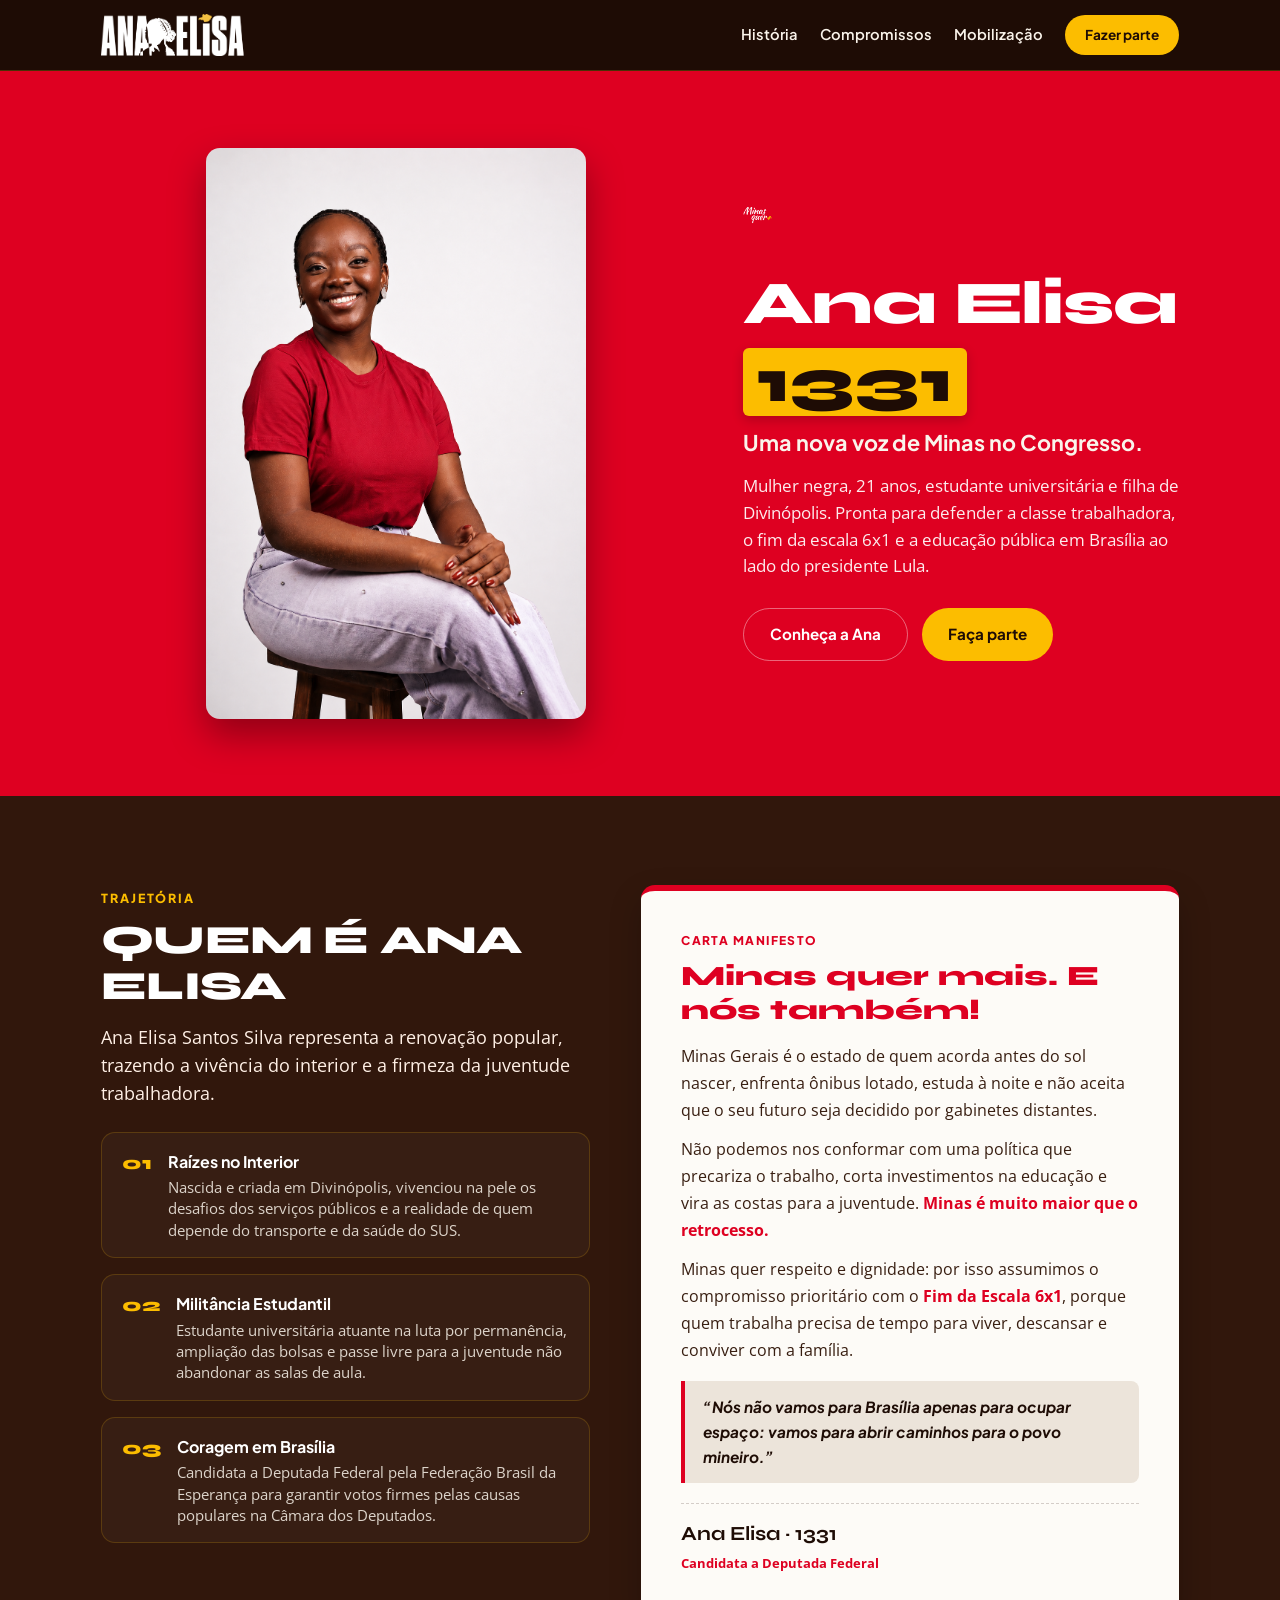
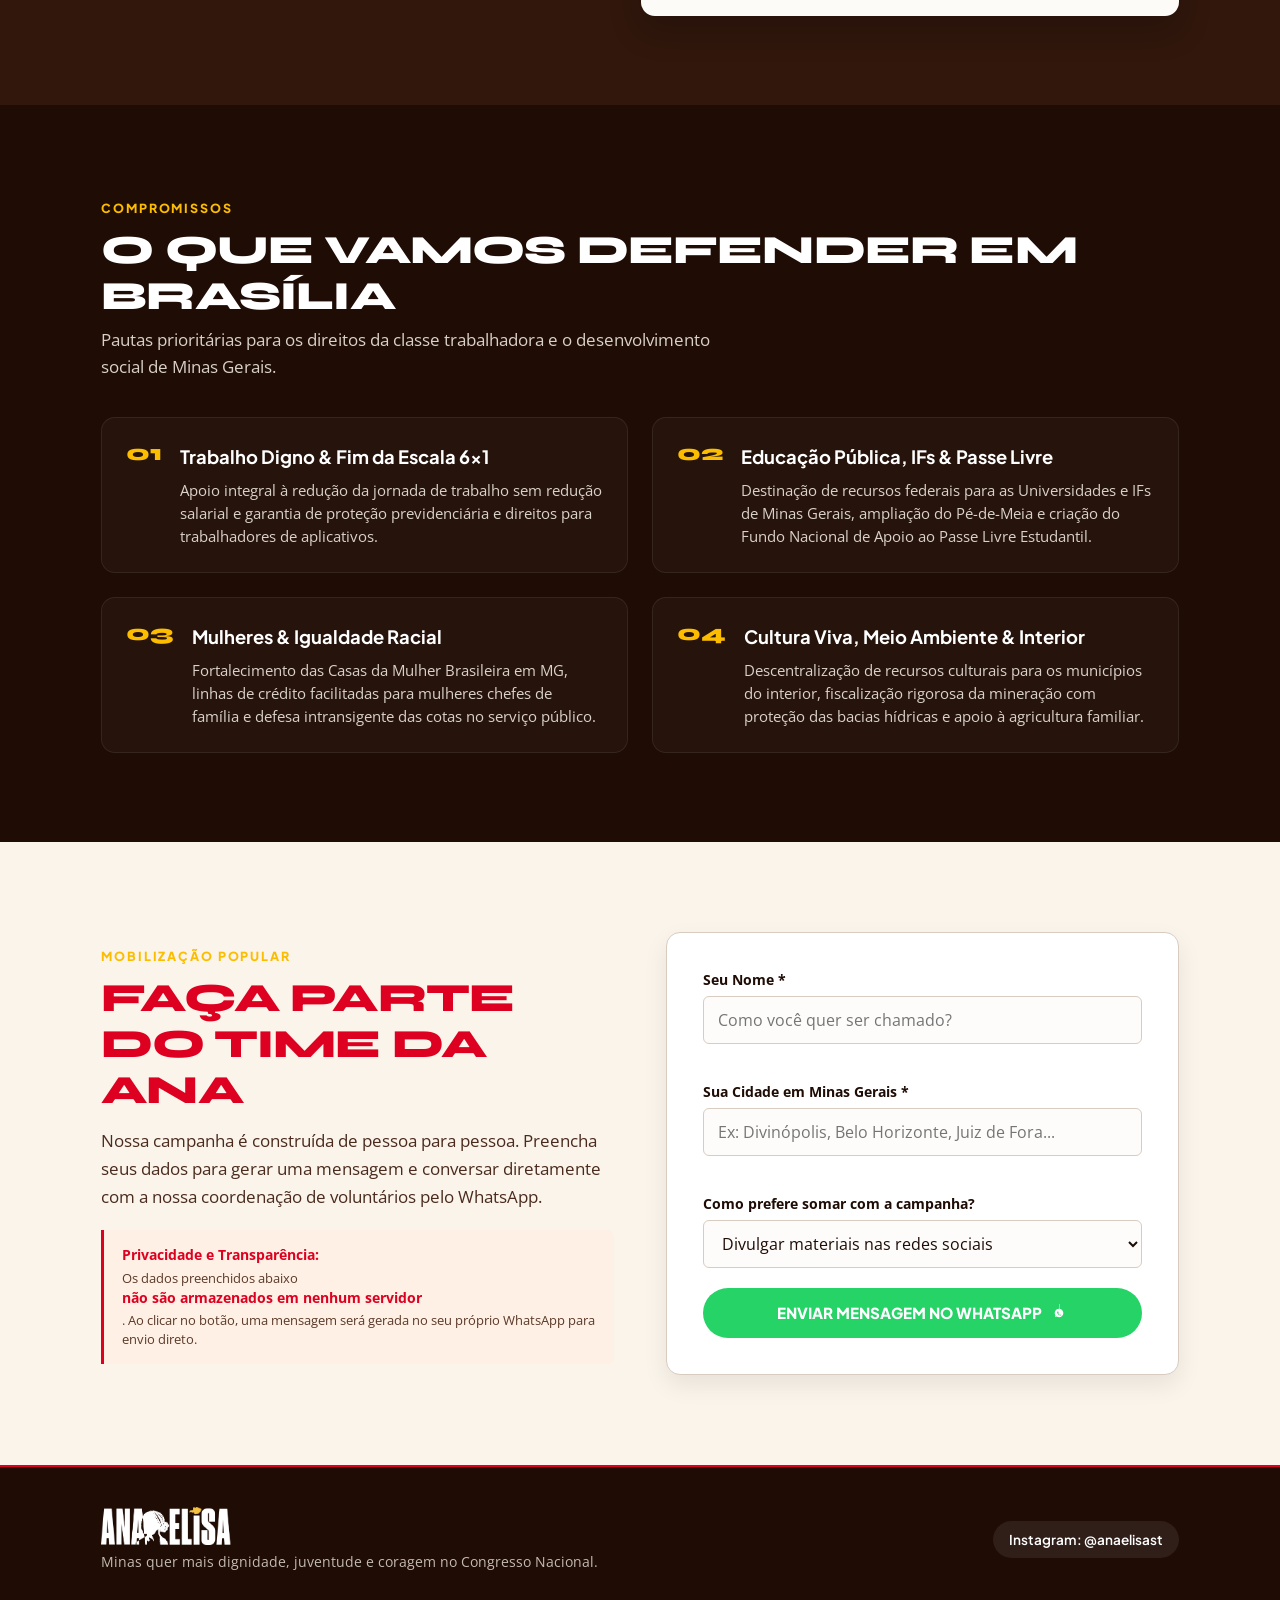
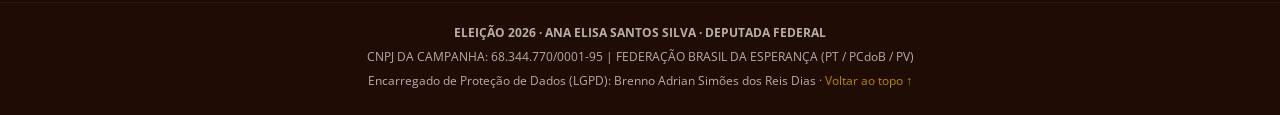
==== commit ab4a8693: "feat(v3-fase-01): fundacao visual minima estavel, header sticky com compensacao de scroll e walkthro" ====
--- a/index.html
+++ b/index.html
@@ -9,7 +9,7 @@
   <!-- Open Graph -->
   <meta property="og:type" content="website">
   <meta property="og:title" content="Ana Elisa 1331 · Deputada Federal">
-  <meta property="og:description" content="Uma nova voz de Minas Gerais no Congresso Nacional. Conheça nossa trajetória, manifesto, mapa de diálogo e compromissos.">
+  <meta property="og:description" content="Uma nova voz de Minas Gerais no Congresso Nacional. Conheça nossa trajetória, manifesto e compromissos.">
   <meta property="og:image" content="./assets/img/og-share.jpg">
 
   <!-- Favicon -->
@@ -39,17 +39,15 @@
 
       <nav class="header-nav" id="headerNav" aria-label="Navegação principal">
         <a href="#historia" class="nav-link">História</a>
-        <a href="#territorio" class="nav-link">Minas Gerais</a>
         <a href="#compromissos" class="nav-link">Compromissos</a>
         <a href="#mobilizacao" class="nav-link">Mobilização</a>
-        <a href="#materiais" class="nav-link">Materiais</a>
         <a href="#mobilizacao" class="btn-nav-action">Fazer parte</a>
       </nav>
     </div>
   </header>
 
   <main>
-    <!-- ======================== 1. HERO SECTION (FASE 4: PRESENÇA TIPOGRÁFICA 1331 & TRANSIÇÃO SUTIL) ======================== -->
+    <!-- ======================== 1. HERO SECTION ======================== -->
     <section class="hero-section" id="inicio">
       <div class="container hero-container">
         
@@ -87,16 +85,9 @@
         </div>
 
       </div>
-
-      <!-- Divisor Geométrico Sutil (Transição Elegante) -->
-      <div class="hero-wave-transition" aria-hidden="true">
-        <svg viewBox="0 0 1200 40" preserveAspectRatio="none">
-          <path d="M0,0 C300,30 900,30 1200,0 L1200,40 L0,40 Z" fill="#31170C"></path>
-        </svg>
-      </div>
-    </section>
-
-    <!-- ======================== 2. HISTÓRIA & MANIFESTO EDITORIAL (CONGELADO) ======================== -->
+    </section>
+
+    <!-- ======================== 2. HISTÓRIA & MANIFESTO EDITORIAL ======================== -->
     <section class="section-manifesto" id="historia">
       <div class="container manifesto-container">
         
@@ -167,105 +158,7 @@
       </div>
     </section>
 
-    <!-- ======================== 3. MINAS GERAIS: MAPA & TERRITÓRIO (CONGELADO) ======================== -->
-    <section class="section-territorio" id="territorio">
-      <div class="container">
-        <div class="section-header">
-          <span class="section-kicker">PRESENÇA TERRITORIAL</span>
-          <h2 class="section-title">MINAS INTEIRA, CIDADE POR CIDADE</h2>
-          <p class="section-subtitle">Nascida no Centro-Oeste, com raízes em Divinópolis e compromisso com o desenvolvimento de todas as regiões de Minas Gerais.</p>
-        </div>
-
-        <!-- Seletor em Chips -->
-        <div class="region-chips-wrapper">
-          <div class="region-chips-track" id="regionChips">
-            <button class="chip-btn active" data-region="centro-oeste">📍 Centro-Oeste (Origem)</button>
-            <button class="chip-btn" data-region="rmbh">🏢 BH & Região Metropolitana</button>
-            <button class="chip-btn" data-region="triangulo">🚜 Triângulo & Alto Paranaíba</button>
-            <button class="chip-btn" data-region="zona-mata">⛰️ Zona da Mata & Vertentes</button>
-            <button class="chip-btn" data-region="norte">☀️ Norte de Minas</button>
-            <button class="chip-btn" data-region="sul">☕ Sul de Minas</button>
-            <button class="chip-btn" data-region="vales">💎 Jequitinhonha & Mucuri</button>
-            <button class="chip-btn" data-region="rio-doce">🏭 Vale do Aço & Rio Doce</button>
-          </div>
-        </div>
-
-        <div class="territorio-grid">
-          
-          <!-- Mapa SVG Geográfico de Minas Gerais -->
-          <div class="mapa-visual-wrapper">
-            <div class="map-card-box">
-              <svg viewBox="0 0 600 500" class="mg-svg-territorio" id="mgSvgTerritorio" aria-label="Mapa estilizado de Minas Gerais com macrorregiões">
-                <!-- Norte -->
-                <path id="geo-norte" class="mg-geo-path" data-region="norte" d="M220,40 L380,30 L450,110 L380,180 L230,170 L190,100 Z" />
-                <circle cx="310" cy="110" r="4.5" class="city-dot" />
-                <text x="310" y="132" class="city-label">Montes Claros</text>
-
-                <!-- Vales -->
-                <path id="geo-vales" class="mg-geo-path" data-region="vales" d="M380,110 L540,100 L560,200 L440,230 L380,180 Z" />
-                <circle cx="460" cy="160" r="4.5" class="city-dot" />
-                <text x="460" y="182" class="city-label">Teófilo Otoni</text>
-
-                <!-- Triângulo -->
-                <path id="geo-triangulo" class="mg-geo-path" data-region="triangulo" d="M50,170 L210,160 L230,260 L140,320 L40,240 Z" />
-                <circle cx="130" cy="230" r="4.5" class="city-dot" />
-                <text x="130" y="252" class="city-label">Uberlândia</text>
-
-                <!-- Centro-Oeste (Origem - Ativo) -->
-                <path id="geo-centro-oeste" class="mg-geo-path active" data-region="centro-oeste" d="M210,180 L320,190 L310,310 L190,320 L210,240 Z" />
-                <circle cx="250" cy="250" r="6" class="city-dot dot-origin" />
-                <text x="250" y="272" class="city-label label-origin">Divinópolis (Origem)</text>
-
-                <!-- RMBH -->
-                <path id="geo-rmbh" class="mg-geo-path" data-region="rmbh" d="M320,200 L420,210 L410,310 L310,300 Z" />
-                <circle cx="360" cy="250" r="4.5" class="city-dot" />
-                <text x="360" y="272" class="city-label">Belo Horizonte</text>
-
-                <!-- Vale do Aço / Rio Doce -->
-                <path id="geo-rio-doce" class="mg-geo-path" data-region="rio-doce" d="M420,210 L540,200 L520,310 L420,300 Z" />
-                <circle cx="470" cy="255" r="4.5" class="city-dot" />
-                <text x="470" y="277" class="city-label">Ipatinga / Gov. Valadares</text>
-
-                <!-- Sul de Minas -->
-                <path id="geo-sul" class="mg-geo-path" data-region="sul" d="M160,330 L320,320 L310,440 L170,430 Z" />
-                <circle cx="235" cy="380" r="4.5" class="city-dot" />
-                <text x="235" y="402" class="city-label">Pouso Alegre</text>
-
-                <!-- Zona da Mata -->
-                <path id="geo-zona-mata" class="mg-geo-path" data-region="zona-mata" d="M320,320 L480,310 L460,430 L320,430 Z" />
-                <circle cx="390" cy="370" r="4.5" class="city-dot" />
-                <text x="390" y="392" class="city-label">Juiz de Fora</text>
-              </svg>
-              <div class="map-hint">Clique nas regiões do mapa ou nos botões acima para conhecer a pauta regional</div>
-            </div>
-          </div>
-
-          <!-- Painel Editorial da Região Selecionada -->
-          <div class="territorio-info-wrapper">
-            <div class="region-detail-card" id="regionDetailCard">
-              <span class="rdc-tag" id="regionTag">Berço da Candidata</span>
-              <h3 class="rdc-title" id="regionTitle">Centro-Oeste (Origem)</h3>
-              <p class="rdc-desc" id="regionDesc">
-                Divinópolis é a terra natal de Ana Elisa, onde começou sua vivência com a realidade dos bairros trabalhadores, o transporte público e a educação.
-              </p>
-
-              <div class="rdc-cities-box">
-                <strong>Principais Municípios da Região:</strong>
-                <p id="regionCities">Divinópolis, Itaúna, Nova Serrana, Formiga, Pará de Minas, Lagoa da Prata, Bom Despacho, Oliveira, Cláudio, Santo Antônio do Monte...</p>
-              </div>
-
-              <div class="rdc-status-bar">
-                <span class="status-dot"></span>
-                <span id="regionStatus">Território prioritário de diálogo</span>
-              </div>
-            </div>
-          </div>
-
-        </div>
-      </div>
-    </section>
-
-    <!-- ======================== 4. COMPROMISSOS & CARTEIRA DE TRABALHO (CONGELADO) ======================== -->
+    <!-- ======================== 3. COMPROMISSOS POLÍTICOS (BASE LIMPA SEM FOTO) ======================== -->
     <section class="section-compromissos" id="compromissos">
       <div class="container">
         <div class="section-header">
@@ -274,62 +167,43 @@
           <p class="section-subtitle">Pautas prioritárias para os direitos da classe trabalhadora e o desenvolvimento social de Minas Gerais.</p>
         </div>
 
-        <div class="compromissos-integrated-layout">
-          
-          <div class="carteira-visual-col">
-            <div class="carteira-card-box">
-              <img 
-                src="./assets/img/ana-elisa-carteira-trabalho.jpg" 
-                alt="Ana Elisa segurando a Carteira de Trabalho em defesa dos direitos trabalhistas" 
-                class="carteira-img"
-                loading="lazy"
-              >
-              <div class="carteira-caption">
-                <strong>Defesa da Classe Trabalhadora</strong>
-                <span>Pelo Fim da Escala 6x1, salário digno e tempo para viver com a família.</span>
-              </div>
-            </div>
-          </div>
-
-          <div class="compromissos-cards-col">
-            <div class="compromisso-item">
-              <span class="comp-num">01</span>
-              <div class="comp-content">
-                <h3>Trabalho Digno & Fim da Escala 6x1</h3>
-                <p>Apoio integral à redução da jornada de trabalho sem redução salarial e garantia de proteção previdenciária e direitos para trabalhadores de aplicativos.</p>
-              </div>
-            </div>
-
-            <div class="compromisso-item">
-              <span class="comp-num">02</span>
-              <div class="comp-content">
-                <h3>Educação Pública, IFs & Passe Livre</h3>
-                <p>Destinação de recursos federais para as Universidades e IFs de Minas Gerais, ampliação do Pé-de-Meia e criação do Fundo Nacional de Apoio ao Passe Livre Estudantil.</p>
-              </div>
-            </div>
-
-            <div class="compromisso-item">
-              <span class="comp-num">03</span>
-              <div class="comp-content">
-                <h3>Mulheres & Igualdade Racial</h3>
-                <p>Fortalecimento das Casas da Mulher Brasileira em MG, linhas de crédito facilitadas para mulheres chefes de família e defesa intransigente das cotas no serviço público.</p>
-              </div>
-            </div>
-
-            <div class="compromisso-item">
-              <span class="comp-num">04</span>
-              <div class="comp-content">
-                <h3>Cultura Viva, Meio Ambiente & Interior</h3>
-                <p>Descentralização de recursos culturais para os municípios do interior, fiscalização rigorosa da mineração com proteção das bacias hídricas e apoio à agricultura familiar.</p>
-              </div>
-            </div>
-          </div>
-
-        </div>
-      </div>
-    </section>
-
-    <!-- ======================== 5. MOBILIZAÇÃO REAL (CONGELADO) ======================== -->
+        <div class="compromissos-grid">
+          <div class="compromisso-item">
+            <span class="comp-num">01</span>
+            <div class="comp-content">
+              <h3>Trabalho Digno & Fim da Escala 6x1</h3>
+              <p>Apoio integral à redução da jornada de trabalho sem redução salarial e garantia de proteção previdenciária e direitos para trabalhadores de aplicativos.</p>
+            </div>
+          </div>
+
+          <div class="compromisso-item">
+            <span class="comp-num">02</span>
+            <div class="comp-content">
+              <h3>Educação Pública, IFs & Passe Livre</h3>
+              <p>Destinação de recursos federais para as Universidades e IFs de Minas Gerais, ampliação do Pé-de-Meia e criação do Fundo Nacional de Apoio ao Passe Livre Estudantil.</p>
+            </div>
+          </div>
+
+          <div class="compromisso-item">
+            <span class="comp-num">03</span>
+            <div class="comp-content">
+              <h3>Mulheres & Igualdade Racial</h3>
+              <p>Fortalecimento das Casas da Mulher Brasileira em MG, linhas de crédito facilitadas para mulheres chefes de família e defesa intransigente das cotas no serviço público.</p>
+            </div>
+          </div>
+
+          <div class="compromisso-item">
+            <span class="comp-num">04</span>
+            <div class="comp-content">
+              <h3>Cultura Viva, Meio Ambiente & Interior</h3>
+              <p>Descentralização de recursos culturais para os municípios do interior, fiscalização rigorosa da mineração com proteção das bacias hídricas e apoio à agricultura familiar.</p>
+            </div>
+          </div>
+        </div>
+      </div>
+    </section>
+
+    <!-- ======================== 4. MOBILIZAÇÃO REAL ======================== -->
     <section class="section-mobilizacao" id="mobilizacao">
       <div class="container mobilizacao-container">
         
@@ -378,67 +252,6 @@
 
       </div>
     </section>
-
-    <!-- ======================== 6. MATERIAIS DE CAMPANHA & FIGURINHAS (CONGELADO) ======================== -->
-    <section class="section-materiais" id="materiais">
-      <div class="container">
-        <div class="section-header">
-          <span class="section-kicker">MATERIAIS DE CAMPANHA</span>
-          <h2 class="section-title">BAIXE E COMPARTILHE</h2>
-          <p class="section-subtitle">Peças digitais oficiais em alta resolução para divulgação no WhatsApp, redes sociais ou impressão.</p>
-        </div>
-
-        <div class="materiais-gallery-grid">
-          
-          <div class="material-gallery-card card-figurinhas">
-            <div class="mgc-preview preview-stickers">
-              <div class="stickers-badge-visual">
-                <span>💬 STICKERS</span>
-              </div>
-            </div>
-            <div class="mgc-body">
-              <strong>Figurinhas do WhatsApp</strong>
-              <span>Pacote oficial de stickers para usar nas conversas e grupos</span>
-              <a href="https://sticker.ly/s/anaelisa1331" target="_blank" rel="noopener" class="btn-download btn-sticker-action" aria-label="Abrir pacote de figurinhas no Sticker.ly">Baixar Figurinhas</a>
-            </div>
-          </div>
-
-          <div class="material-gallery-card">
-            <div class="mgc-preview preview-santinho">
-              <img src="./assets/img/og-share.jpg" alt="Miniatura do Santinho Digital Oficial" class="mgc-thumb-img">
-            </div>
-            <div class="mgc-body">
-              <strong>Santinho Digital Oficial</strong>
-              <span>Formatado para WhatsApp e Stories (JPG · 71 KB)</span>
-              <a href="./assets/img/og-share.jpg" download="santinho-ana-elisa-1331.jpg" class="btn-download" aria-label="Baixar Santinho Digital Oficial">Baixar arquivo</a>
-            </div>
-          </div>
-
-          <div class="material-gallery-card">
-            <div class="mgc-preview preview-logo">
-              <img src="./assets/img/ana-elisa-logo.png" alt="Miniatura do Logotipo Oficial" class="mgc-thumb-img">
-            </div>
-            <div class="mgc-body">
-              <strong>Logotipo Oficial da Campanha</strong>
-              <span>Fundo transparente em alta resolução (PNG · 183 KB)</span>
-              <a href="./assets/img/ana-elisa-logo.png" download="logo-ana-elisa-1331.png" class="btn-download" aria-label="Baixar Logotipo Oficial">Baixar arquivo</a>
-            </div>
-          </div>
-
-          <div class="material-gallery-card">
-            <div class="mgc-preview preview-foto">
-              <img src="./assets/img/ana-elisa-foto.png" alt="Miniatura da Foto Oficial" class="mgc-thumb-img">
-            </div>
-            <div class="mgc-body">
-              <strong>Foto Oficial da Candidata</strong>
-              <span>Retrato em alta definição (PNG · 1.9 MB)</span>
-              <a href="./assets/img/ana-elisa-foto.png" download="foto-ana-elisa-1331.png" class="btn-download" aria-label="Baixar Foto Oficial">Baixar arquivo</a>
-            </div>
-          </div>
-
-        </div>
-      </div>
-    </section>
   </main>
 
   <!-- ======================== FOOTER ======================== -->
--- a/style.css
+++ b/style.css
@@ -1,6 +1,6 @@
 /* ============================================================================
-   ESTILOS OFICIAIS - FASE 4 V2 (INTEGRAÇÃO VISUAL & TRANSIÇÕES SUTIS)
-   CSS unificado, tokens fechados, transição suave de hero e destaque 1331
+   ESTILOS OFICIAIS - FASE 1 V3 (FUNDAÇÃO VISUAL MÍNIMA ESTÁVEL)
+   CSS unificado, tokens fechados, compensação de scroll e sem sobreposição
    ============================================================================ */
 
 :root {
@@ -12,7 +12,6 @@
   --brown-dark: #1E0C05;
   --cream: #FAF4EB;
   --cream-light: #FDFBF7;
-  --cream-bg: #F5EFE6;
   --white: #FFFFFF;
   --gray-border: rgba(255, 255, 255, 0.12);
   --gray-light: #ECE4DA;
@@ -32,6 +31,9 @@
   --font-body: 'Open Sans', -apple-system, BlinkMacSystemFont, 'Segoe UI', Roboto, sans-serif;
   --font-title: 'Syne', sans-serif;
   --font-ui: 'Plus Jakarta Sans', sans-serif;
+
+  /* Altura do Header Sticky para Compensação */
+  --header-height: 70px;
 }
 
 /* Reset Mínimo & Consistente */
@@ -54,6 +56,11 @@
   -webkit-font-smoothing: antialiased;
   overflow-x: hidden;
   width: 100%;
+}
+
+/* Compensação de Âncoras para Não Ficar Escondido sob Header Sticky */
+section[id], header[id] {
+  scroll-margin-top: calc(var(--header-height) + 12px);
 }
 
 img {
@@ -134,14 +141,15 @@
   z-index: 100;
   background-color: var(--brown-dark);
   border-bottom: 1px solid rgba(252, 189, 0, 0.2);
+  min-height: var(--header-height);
 }
 
 .header-container {
   display: flex;
   align-items: center;
   justify-content: space-between;
-  padding-top: 12px;
-  padding-bottom: 12px;
+  padding-top: 14px;
+  padding-bottom: 14px;
 }
 
 .header-logo .logo-img {
@@ -205,11 +213,11 @@
   transition: all 0.2s ease;
 }
 
-/* ==================== 1. HERO (FASE 4 V2: TRANSIÇÃO & DESTAQUE 1331) ==================== */
+/* ==================== 1. HERO ==================== */
 .hero-section {
   position: relative;
   background-color: var(--red);
-  padding: clamp(3rem, 6vw, 5.2rem) 0 clamp(2.5rem, 5vw, 4rem);
+  padding: clamp(3rem, 6vw, 5rem) 0;
 }
 
 .hero-container {
@@ -248,7 +256,6 @@
   flex-wrap: wrap;
 }
 
-/* Destaque Tipográfico Marcante do 1331 */
 .badge-numero-hero {
   display: inline-block;
   color: var(--brown-dark);
@@ -294,25 +301,6 @@
   border-radius: var(--radius-card);
   box-shadow: 0 16px 36px rgba(0, 0, 0, 0.35);
   display: block;
-}
-
-/* Transição Sutil */
-.hero-wave-transition {
-  position: absolute;
-  bottom: 0;
-  left: 0;
-  right: 0;
-  width: 100%;
-  overflow: hidden;
-  line-height: 0;
-  pointer-events: none;
-}
-
-.hero-wave-transition svg {
-  position: relative;
-  display: block;
-  width: 100%;
-  height: 24px;
 }
 
 /* ==================== 2. HISTÓRIA & MANIFESTO EDITORIAL ==================== */
@@ -465,209 +453,7 @@
   font-weight: 700;
 }
 
-/* ==================== 3. MINAS GERAIS & TERRITÓRIO ==================== */
-.section-territorio {
-  padding: var(--section-space) 0;
-  background-color: var(--cream-bg);
-  color: var(--brown-dark);
-}
-
-.section-territorio .section-kicker {
-  color: var(--red);
-}
-
-.section-territorio .section-title {
-  color: var(--brown-dark);
-}
-
-.section-territorio .section-subtitle {
-  color: #4A2B1D;
-  font-size: 1.05rem;
-  margin-top: 8px;
-}
-
-.region-chips-wrapper {
-  margin: 24px 0 36px;
-  overflow-x: auto;
-  padding-bottom: 8px;
-}
-
-.region-chips-track {
-  display: flex;
-  flex-wrap: wrap;
-  gap: 10px;
-}
-
-.chip-btn {
-  background-color: var(--white);
-  border: 1.5px solid var(--gray-form-border);
-  color: var(--brown-dark);
-  font-family: var(--font-ui);
-  font-weight: 700;
-  font-size: 0.88rem;
-  padding: 8px 18px;
-  border-radius: var(--radius-button);
-  cursor: pointer;
-  transition: all 0.2s ease;
-  white-space: nowrap;
-}
-
-.chip-btn:hover, .chip-btn.active {
-  background-color: var(--red);
-  color: var(--white);
-  border-color: var(--red);
-}
-
-.territorio-grid {
-  display: grid;
-  grid-template-columns: 1.1fr 0.9fr;
-  gap: clamp(2rem, 4vw, 3.5rem);
-  align-items: center;
-}
-
-.map-card-box {
-  background-color: var(--white);
-  border-radius: var(--radius-card);
-  padding: 24px;
-  box-shadow: 0 10px 25px rgba(0, 0, 0, 0.06);
-  border: 1px solid var(--gray-form-border);
-  text-align: center;
-}
-
-.mg-svg-territorio {
-  width: 100%;
-  max-height: 420px;
-  display: block;
-}
-
-.mg-geo-path {
-  fill: #EAE1D5;
-  stroke: var(--brown);
-  stroke-width: 2;
-  cursor: pointer;
-  transition: fill 0.25s ease, filter 0.25s ease;
-}
-
-.mg-geo-path:hover {
-  fill: #D8CCC0;
-}
-
-.mg-geo-path.active {
-  fill: var(--red);
-  stroke: var(--white);
-  stroke-width: 3;
-}
-
-.city-dot {
-  fill: var(--brown);
-  pointer-events: none;
-}
-
-.city-dot.dot-origin {
-  fill: var(--yellow);
-  stroke: var(--brown-dark);
-  stroke-width: 1.5;
-}
-
-.city-label {
-  fill: var(--brown-dark);
-  font-family: var(--font-ui);
-  font-size: 11px;
-  font-weight: 700;
-  pointer-events: none;
-  text-anchor: middle;
-}
-
-.city-label.label-origin {
-  font-weight: 900;
-  fill: var(--red);
-}
-
-.map-hint {
-  font-size: 0.82rem;
-  color: #6E5343;
-  margin-top: 14px;
-  font-weight: 600;
-}
-
-.region-detail-card {
-  background-color: var(--white);
-  border-radius: var(--radius-card);
-  padding: clamp(24px, 4vw, 36px);
-  border-left: 6px solid var(--red);
-  box-shadow: 0 10px 25px rgba(0, 0, 0, 0.08);
-  border-top: 1px solid var(--gray-form-border);
-  border-right: 1px solid var(--gray-form-border);
-  border-bottom: 1px solid var(--gray-form-border);
-  transition: opacity 0.2s ease, transform 0.2s ease;
-}
-
-.rdc-tag {
-  font-family: var(--font-ui);
-  font-weight: 800;
-  font-size: 0.74rem;
-  letter-spacing: 0.12em;
-  color: var(--red);
-  text-transform: uppercase;
-  display: block;
-  margin-bottom: 6px;
-}
-
-.rdc-title {
-  font-family: var(--font-title);
-  font-size: 1.65rem;
-  font-weight: 900;
-  color: var(--brown-dark);
-  margin-bottom: 12px;
-}
-
-.rdc-desc {
-  font-size: 1rem;
-  color: #4A2B1D;
-  line-height: 1.6;
-  margin-bottom: 18px;
-}
-
-.rdc-cities-box {
-  background-color: var(--cream-bg);
-  border-radius: var(--radius-sm);
-  padding: 14px 16px;
-  margin-bottom: 18px;
-}
-
-.rdc-cities-box strong {
-  display: block;
-  font-size: 0.82rem;
-  color: var(--brown-dark);
-  text-transform: uppercase;
-  letter-spacing: 0.05em;
-  margin-bottom: 4px;
-}
-
-.rdc-cities-box p {
-  font-size: 0.9rem;
-  color: #5C3A29;
-  line-height: 1.45;
-}
-
-.rdc-status-bar {
-  display: flex;
-  align-items: center;
-  gap: 8px;
-  font-size: 0.86rem;
-  font-weight: 700;
-  color: var(--red);
-}
-
-.status-dot {
-  width: 8px;
-  height: 8px;
-  border-radius: 50%;
-  background-color: var(--red);
-  display: inline-block;
-}
-
-/* ==================== 4. COMPROMISSOS & CARTEIRA DE TRABALHO ==================== */
+/* ==================== 3. COMPROMISSOS (BASE LIMPA 2X2) ==================== */
 .section-compromissos {
   padding: var(--section-space) 0;
   background-color: var(--brown-dark);
@@ -685,53 +471,10 @@
   max-width: 640px;
 }
 
-.compromissos-integrated-layout {
+.compromissos-grid {
   display: grid;
-  grid-template-columns: 0.85fr 1.15fr;
-  gap: clamp(2rem, 4vw, 3.5rem);
-  align-items: start;
-}
-
-.carteira-card-box {
-  background: rgba(255, 255, 255, 0.03);
-  border: 1px solid rgba(252, 189, 0, 0.2);
-  border-radius: var(--radius-card);
-  overflow: hidden;
-  box-shadow: 0 14px 32px rgba(0, 0, 0, 0.3);
-}
-
-.carteira-img {
-  width: 100%;
-  height: auto;
-  display: block;
-  object-fit: cover;
-}
-
-.carteira-caption {
-  padding: 16px 20px;
-  background-color: rgba(30, 12, 5, 0.95);
-  border-top: 1px solid rgba(255, 255, 255, 0.08);
-}
-
-.carteira-caption strong {
-  display: block;
-  font-family: var(--font-ui);
-  font-size: 0.95rem;
-  color: var(--yellow);
-  margin-bottom: 2px;
-}
-
-.carteira-caption span {
-  font-size: 0.84rem;
-  color: var(--cream);
-  opacity: 0.85;
-  line-height: 1.4;
-}
-
-.compromissos-cards-col {
-  display: flex;
-  flex-direction: column;
-  gap: 16px;
+  grid-template-columns: 1fr 1fr;
+  gap: 24px;
 }
 
 .compromisso-item {
@@ -740,12 +483,12 @@
   background: rgba(255, 255, 255, 0.03);
   border: 1px solid rgba(255, 255, 255, 0.08);
   border-radius: var(--radius-card);
-  padding: 20px 24px;
+  padding: 24px;
 }
 
 .comp-num {
   font-family: var(--font-title);
-  font-size: 1.3rem;
+  font-size: 1.4rem;
   font-weight: 900;
   color: var(--yellow);
   flex-shrink: 0;
@@ -754,20 +497,20 @@
 
 .comp-content h3 {
   font-family: var(--font-ui);
-  font-size: 1.1rem;
+  font-size: 1.15rem;
   font-weight: 700;
   color: var(--white);
-  margin-bottom: 6px;
+  margin-bottom: 8px;
 }
 
 .comp-content p {
-  font-size: 0.92rem;
+  font-size: 0.94rem;
   color: var(--cream);
   opacity: 0.85;
-  line-height: 1.5;
-}
-
-/* ==================== 5. MOBILIZAÇÃO REAL ==================== */
+  line-height: 1.52;
+}
+
+/* ==================== 4. MOBILIZAÇÃO REAL ==================== */
 .section-mobilizacao {
   padding: var(--section-space) 0;
   background-color: var(--cream);
@@ -890,126 +633,7 @@
   transform: translateY(-1px);
 }
 
-/* ==================== 6. MATERIAIS DE CAMPANHA & FIGURINHAS ==================== */
-.section-materiais {
-  padding: var(--section-space) 0;
-  background-color: var(--brown);
-}
-
-.materiais-gallery-grid {
-  display: grid;
-  grid-template-columns: repeat(auto-fit, minmax(260px, 1fr));
-  gap: 24px;
-}
-
-.material-gallery-card {
-  background-color: rgba(255, 255, 255, 0.04);
-  border: 1px solid rgba(255, 255, 255, 0.08);
-  border-radius: var(--radius-card);
-  overflow: hidden;
-  display: flex;
-  flex-direction: column;
-  transition: transform 0.2s ease, border-color 0.2s ease;
-}
-
-.material-gallery-card:hover {
-  transform: translateY(-4px);
-  border-color: rgba(252, 189, 0, 0.3);
-}
-
-.card-figurinhas {
-  border-color: rgba(37, 211, 102, 0.3);
-}
-
-.mgc-preview {
-  height: 160px;
-  background-color: rgba(0, 0, 0, 0.2);
-  display: flex;
-  align-items: center;
-  justify-content: center;
-  padding: 16px;
-  overflow: hidden;
-}
-
-.preview-stickers {
-  background: linear-gradient(135deg, rgba(37, 211, 102, 0.2) 0%, rgba(30, 12, 5, 0.6) 100%);
-}
-
-.stickers-badge-visual {
-  background-color: #25D366;
-  color: #FFFFFF;
-  padding: 12px 20px;
-  border-radius: var(--radius-button);
-  font-family: var(--font-ui);
-  font-weight: 800;
-  font-size: 0.9rem;
-  letter-spacing: 0.05em;
-  box-shadow: 0 8px 16px rgba(0, 0, 0, 0.2);
-}
-
-.mgc-thumb-img {
-  max-height: 100%;
-  width: auto;
-  object-fit: contain;
-  border-radius: 6px;
-}
-
-.mgc-body {
-  padding: 22px;
-  display: flex;
-  flex-direction: column;
-  flex-grow: 1;
-}
-
-.mgc-body strong {
-  display: block;
-  font-family: var(--font-ui);
-  font-size: 1.05rem;
-  color: var(--white);
-  margin-bottom: 4px;
-}
-
-.mgc-body span {
-  font-size: 0.86rem;
-  color: var(--cream);
-  opacity: 0.8;
-  margin-bottom: 18px;
-  line-height: 1.4;
-}
-
-.btn-download {
-  margin-top: auto;
-  background-color: var(--yellow);
-  color: var(--brown-dark);
-  font-family: var(--font-ui);
-  font-weight: 700;
-  font-size: 0.88rem;
-  padding: 10px 20px;
-  border-radius: var(--radius-button);
-  text-align: center;
-  min-height: 44px;
-  display: flex;
-  align-items: center;
-  justify-content: center;
-  transition: background-color 0.2s ease, transform 0.2s ease;
-}
-
-.btn-download:hover {
-  background-color: var(--white);
-  transform: translateY(-1px);
-}
-
-.btn-sticker-action {
-  background-color: #25D366;
-  color: #FFFFFF;
-}
-
-.btn-sticker-action:hover {
-  background-color: #1EBE5B;
-  color: #FFFFFF;
-}
-
-/* ==================== 7. FOOTER ==================== */
+/* ==================== 5. FOOTER ==================== */
 .site-footer {
   background-color: var(--brown-dark);
   border-top: 2px solid var(--red);
@@ -1168,32 +792,18 @@
   }
 
   /* Seções empilhadas */
-  .manifesto-container, .territorio-grid, .mobilizacao-container, .compromissos-integrated-layout {
+  .manifesto-container, .mobilizacao-container {
     grid-template-columns: 1fr;
     gap: 28px;
   }
 
-  .carteira-card-box {
-    max-width: 85%;
-    margin: 0 auto;
-  }
-
-  .region-chips-track {
-    flex-wrap: nowrap;
-  }
-
-  .manifesto-card, .region-detail-card, .mob-card {
-    padding: 24px 18px;
-  }
-
-  .materiais-gallery-grid {
+  .compromissos-grid {
     grid-template-columns: 1fr;
     gap: 16px;
   }
 
-  .btn-download {
-    width: 100%;
-    min-height: 48px;
+  .manifesto-card, .mob-card {
+    padding: 24px 18px;
   }
 
   .footer-container {
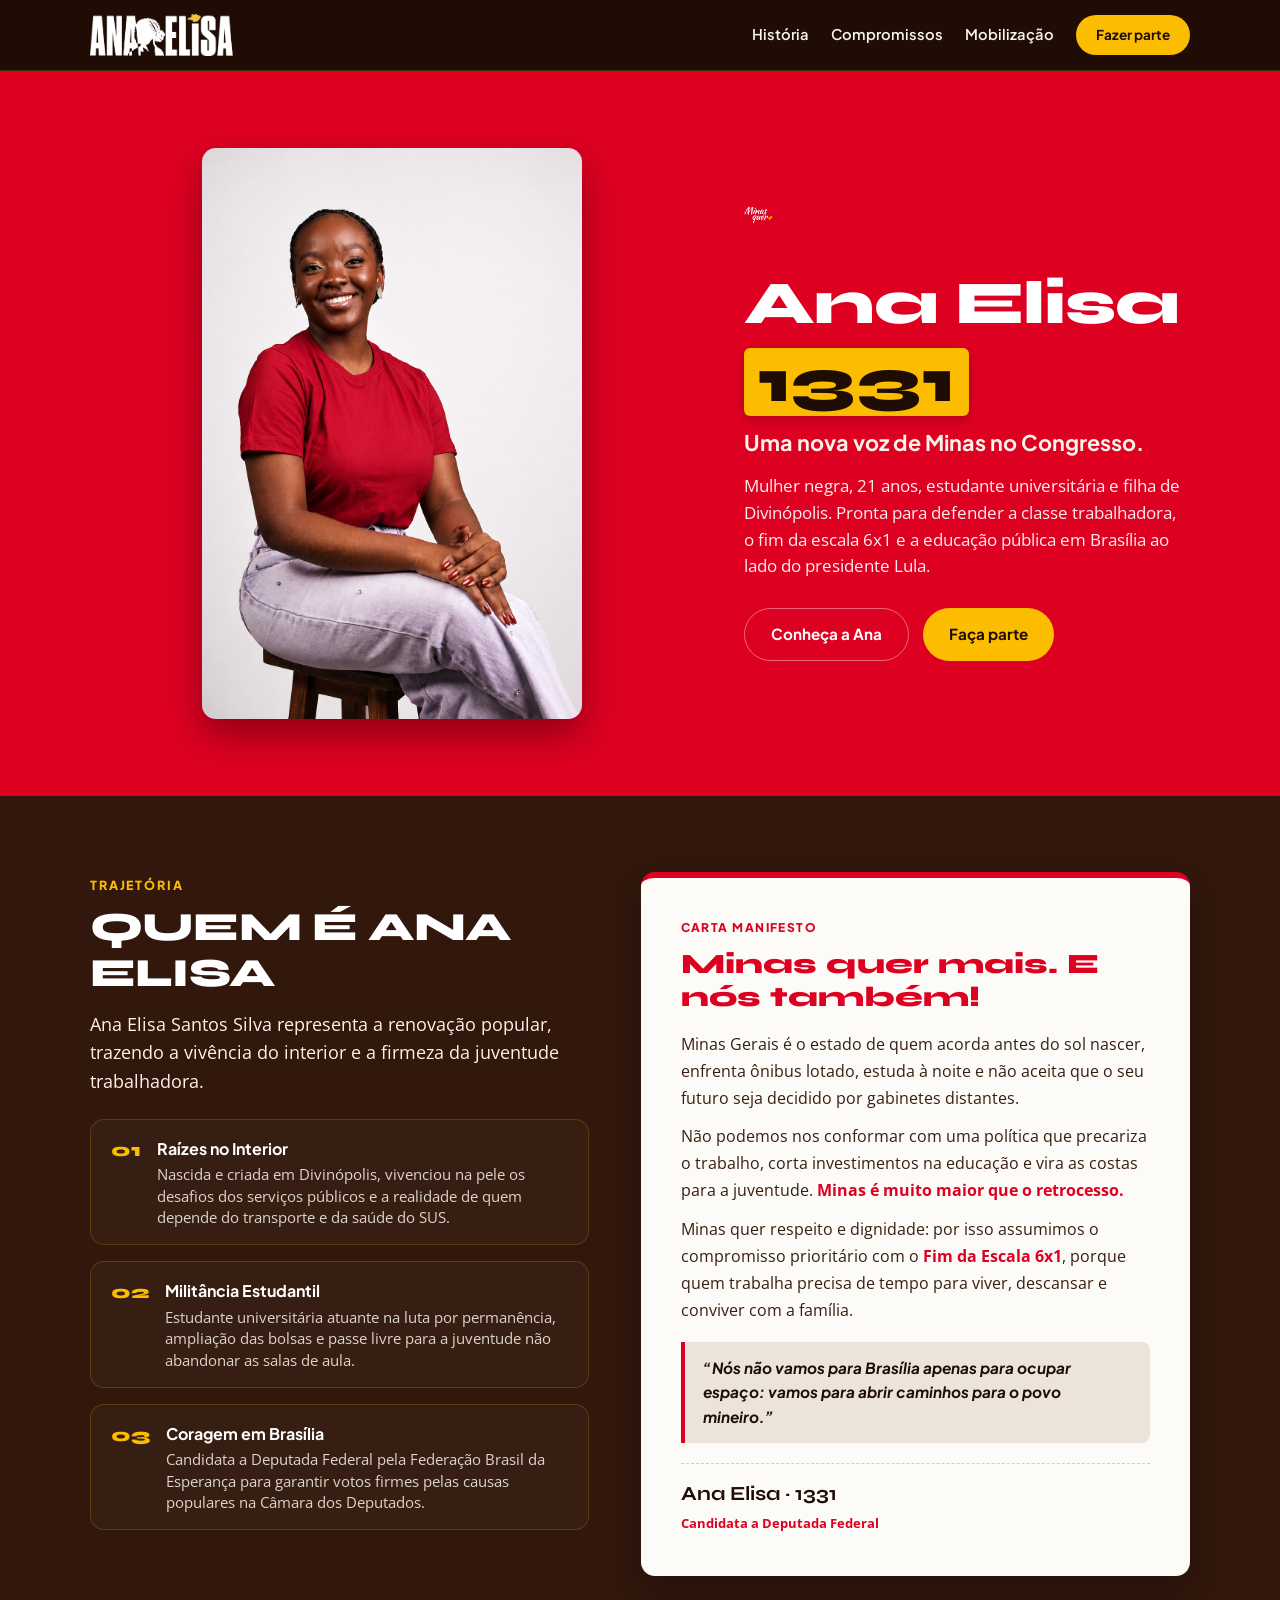
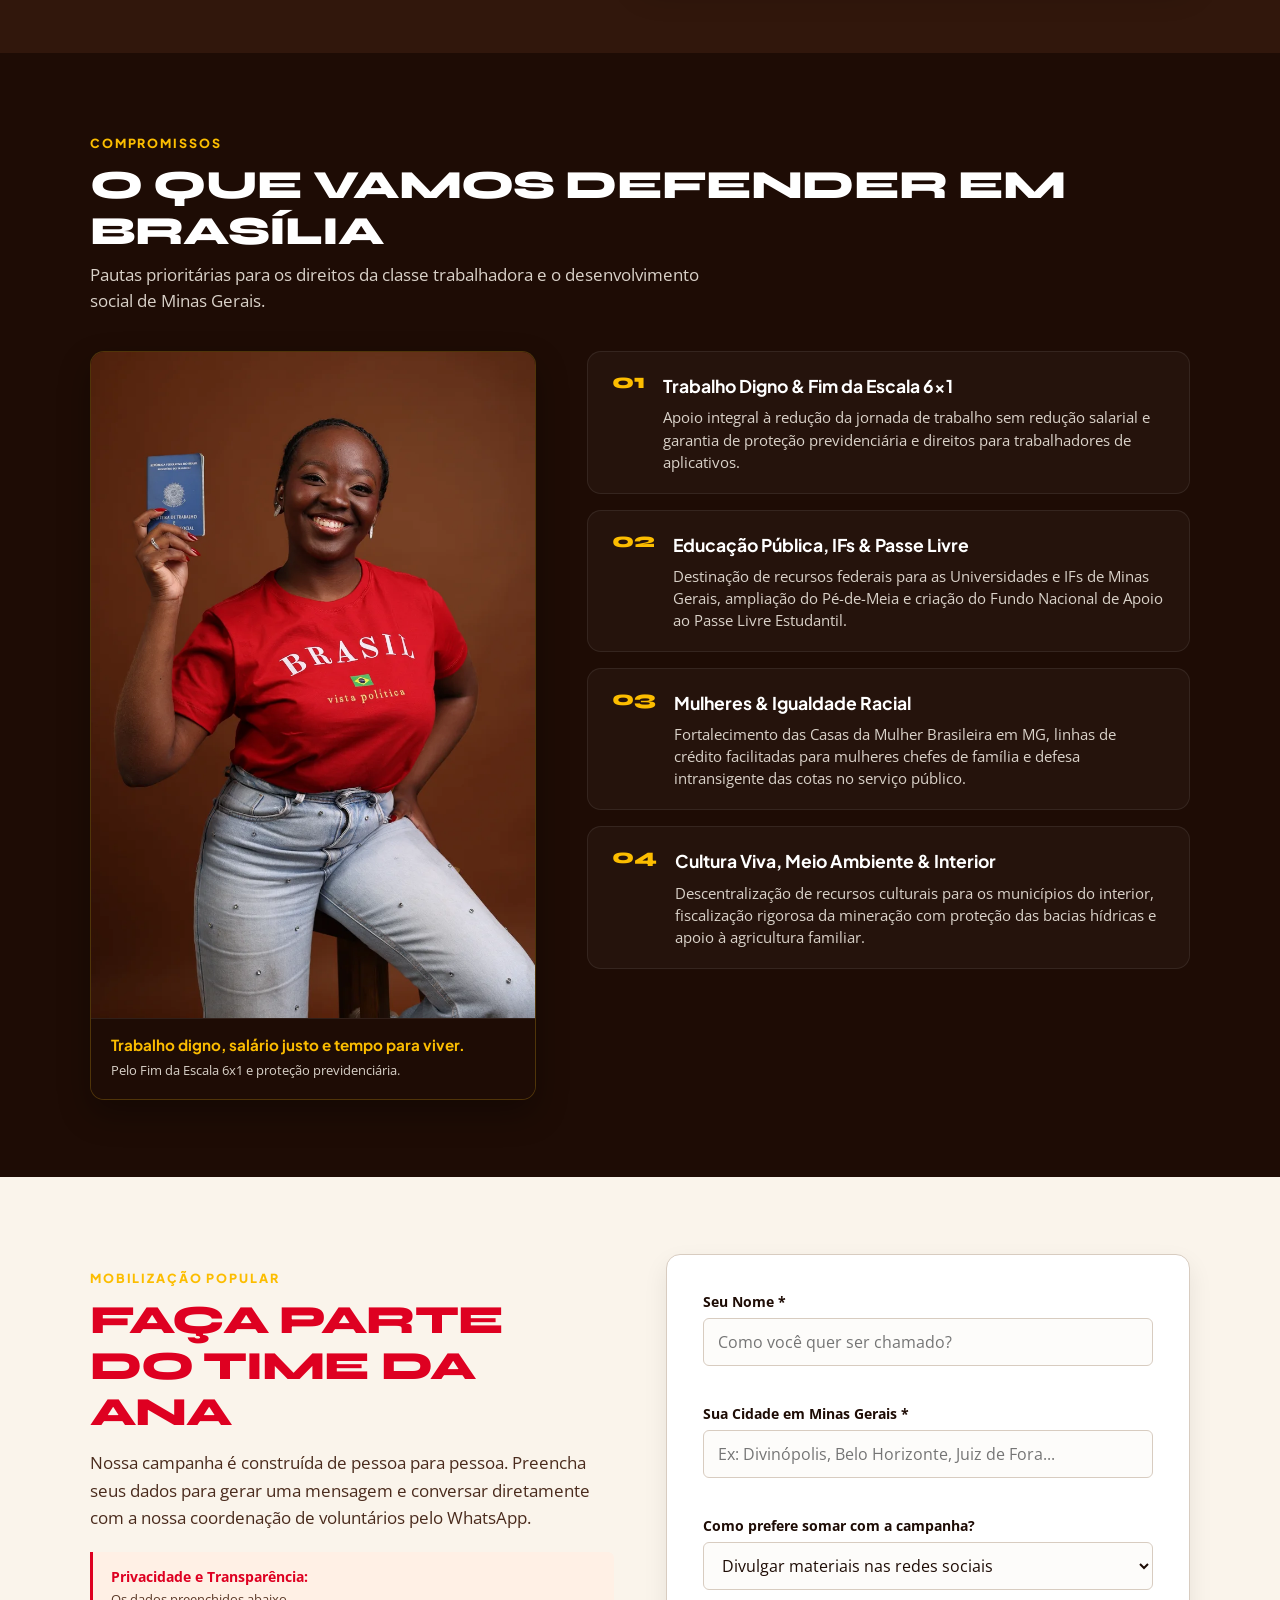
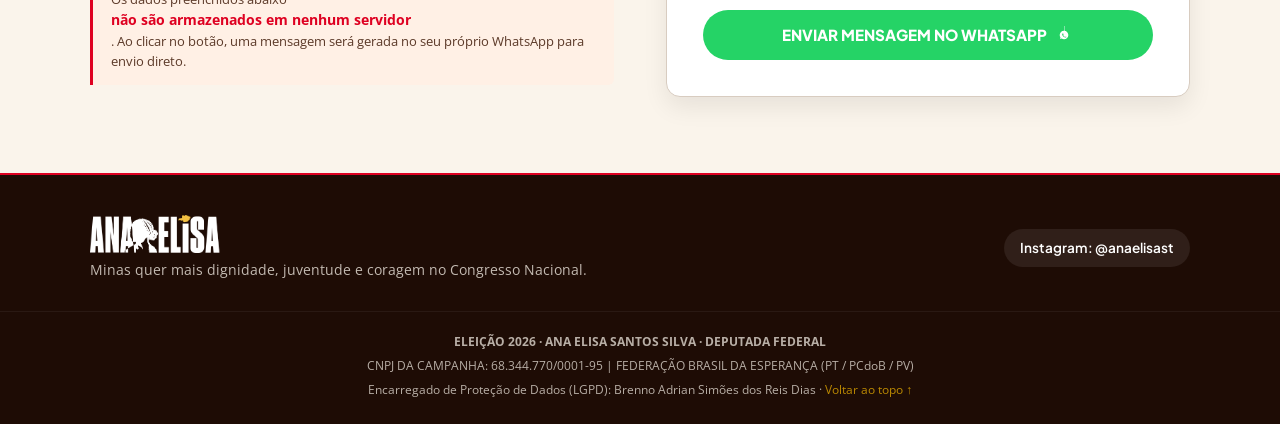
==== commit a5240ef4: "feat(v3-fase-02): integracao editorial da carteira de trabalho, correcao de layout mobile e evidenci" ====
--- a/index.html
+++ b/index.html
@@ -158,7 +158,7 @@
       </div>
     </section>
 
-    <!-- ======================== 3. COMPROMISSOS POLÍTICOS (BASE LIMPA SEM FOTO) ======================== -->
+    <!-- ======================== 3. COMPROMISSOS & CARTEIRA DE TRABALHO (FASE 2 V3) ======================== -->
     <section class="section-compromissos" id="compromissos">
       <div class="container">
         <div class="section-header">
@@ -167,38 +167,64 @@
           <p class="section-subtitle">Pautas prioritárias para os direitos da classe trabalhadora e o desenvolvimento social de Minas Gerais.</p>
         </div>
 
-        <div class="compromissos-grid">
-          <div class="compromisso-item">
-            <span class="comp-num">01</span>
-            <div class="comp-content">
-              <h3>Trabalho Digno & Fim da Escala 6x1</h3>
-              <p>Apoio integral à redução da jornada de trabalho sem redução salarial e garantia de proteção previdenciária e direitos para trabalhadores de aplicativos.</p>
-            </div>
-          </div>
-
-          <div class="compromisso-item">
-            <span class="comp-num">02</span>
-            <div class="comp-content">
-              <h3>Educação Pública, IFs & Passe Livre</h3>
-              <p>Destinação de recursos federais para as Universidades e IFs de Minas Gerais, ampliação do Pé-de-Meia e criação do Fundo Nacional de Apoio ao Passe Livre Estudantil.</p>
-            </div>
-          </div>
-
-          <div class="compromisso-item">
-            <span class="comp-num">03</span>
-            <div class="comp-content">
-              <h3>Mulheres & Igualdade Racial</h3>
-              <p>Fortalecimento das Casas da Mulher Brasileira em MG, linhas de crédito facilitadas para mulheres chefes de família e defesa intransigente das cotas no serviço público.</p>
-            </div>
-          </div>
-
-          <div class="compromisso-item">
-            <span class="comp-num">04</span>
-            <div class="comp-content">
-              <h3>Cultura Viva, Meio Ambiente & Interior</h3>
-              <p>Descentralização de recursos culturais para os municípios do interior, fiscalização rigorosa da mineração com proteção das bacias hídricas e apoio à agricultura familiar.</p>
-            </div>
-          </div>
+        <div class="compromissos-integrated-layout">
+          
+          <!-- Foto Editorial da Carteira de Trabalho -->
+          <div class="carteira-visual-col">
+            <div class="carteira-card-box">
+              <picture>
+                <source srcset="./assets/img/ana-elisa-carteira-trabalho.webp" type="image/webp">
+                <img 
+                  src="./assets/img/ana-elisa-carteira-trabalho.jpg" 
+                  alt="Ana Elisa segurando a Carteira de Trabalho em defesa do Fim da Escala 6x1 e dos direitos dos trabalhadores" 
+                  class="carteira-img"
+                  loading="lazy"
+                  width="800"
+                  height="1200"
+                >
+              </picture>
+              <div class="carteira-caption">
+                <strong>Trabalho digno, salário justo e tempo para viver.</strong>
+                <span>Pelo Fim da Escala 6x1 e proteção previdenciária.</span>
+              </div>
+            </div>
+          </div>
+
+          <!-- Quatro Compromissos Políticos -->
+          <div class="compromissos-cards-col">
+            <div class="compromisso-item">
+              <span class="comp-num">01</span>
+              <div class="comp-content">
+                <h3>Trabalho Digno & Fim da Escala 6x1</h3>
+                <p>Apoio integral à redução da jornada de trabalho sem redução salarial e garantia de proteção previdenciária e direitos para trabalhadores de aplicativos.</p>
+              </div>
+            </div>
+
+            <div class="compromisso-item">
+              <span class="comp-num">02</span>
+              <div class="comp-content">
+                <h3>Educação Pública, IFs & Passe Livre</h3>
+                <p>Destinação de recursos federais para as Universidades e IFs de Minas Gerais, ampliação do Pé-de-Meia e criação do Fundo Nacional de Apoio ao Passe Livre Estudantil.</p>
+              </div>
+            </div>
+
+            <div class="compromisso-item">
+              <span class="comp-num">03</span>
+              <div class="comp-content">
+                <h3>Mulheres & Igualdade Racial</h3>
+                <p>Fortalecimento das Casas da Mulher Brasileira em MG, linhas de crédito facilitadas para mulheres chefes de família e defesa intransigente das cotas no serviço público.</p>
+              </div>
+            </div>
+
+            <div class="compromisso-item">
+              <span class="comp-num">04</span>
+              <div class="comp-content">
+                <h3>Cultura Viva, Meio Ambiente & Interior</h3>
+                <p>Descentralização de recursos culturais para os municípios do interior, fiscalização rigorosa da mineração com proteção das bacias hídricas e apoio à agricultura familiar.</p>
+              </div>
+            </div>
+          </div>
+
         </div>
       </div>
     </section>
--- a/style.css
+++ b/style.css
@@ -1,6 +1,6 @@
 /* ============================================================================
-   ESTILOS OFICIAIS - FASE 1 V3 (FUNDAÇÃO VISUAL MÍNIMA ESTÁVEL)
-   CSS unificado, tokens fechados, compensação de scroll e sem sobreposição
+   ESTILOS OFICIAIS - FASE 2 V3 (CARTEIRA DE TRABALHO & CORREÇÃO ESTRUTURAL MOBILE)
+   CSS unificado, tokens fechados, 100% de viewport preenchida sem clipping
    ============================================================================ */
 
 :root {
@@ -19,8 +19,8 @@
   
   /* Tokens Estruturais */
   --content-width: 1180px;
-  --gutter: clamp(1.25rem, 4vw, 3.5rem);
-  --section-space: clamp(3.5rem, 7vw, 6rem);
+  --gutter: clamp(1rem, 4vw, 2.5rem);
+  --section-space: clamp(3rem, 6vw, 5.5rem);
   
   /* Raios de Borda */
   --radius-sm: 6px;
@@ -46,6 +46,8 @@
 html {
   scroll-behavior: smooth;
   font-size: 16px;
+  width: 100%;
+  max-width: 100%;
 }
 
 body {
@@ -54,11 +56,12 @@
   color: var(--cream);
   line-height: 1.6;
   -webkit-font-smoothing: antialiased;
-  overflow-x: hidden;
-  width: 100%;
-}
-
-/* Compensação de Âncoras para Não Ficar Escondido sob Header Sticky */
+  width: 100%;
+  max-width: 100%;
+  position: relative;
+}
+
+/* Compensação de Âncoras */
 section[id], header[id] {
   scroll-margin-top: calc(var(--header-height) + 12px);
 }
@@ -86,12 +89,14 @@
   outline-offset: 2px;
 }
 
-/* Container Único */
+/* Container Único com Preenchimento Total da Largura */
 .container {
+  width: 100%;
   max-width: var(--content-width);
-  margin: 0 auto;
-  padding: 0 var(--gutter);
-  width: 100%;
+  margin-left: auto;
+  margin-right: auto;
+  padding-left: var(--gutter);
+  padding-right: var(--gutter);
 }
 
 /* ==================== BOTOES DO SISTEMA ==================== */
@@ -142,6 +147,7 @@
   background-color: var(--brown-dark);
   border-bottom: 1px solid rgba(252, 189, 0, 0.2);
   min-height: var(--header-height);
+  width: 100%;
 }
 
 .header-container {
@@ -218,6 +224,7 @@
   position: relative;
   background-color: var(--red);
   padding: clamp(3rem, 6vw, 5rem) 0;
+  width: 100%;
 }
 
 .hero-container {
@@ -307,6 +314,7 @@
 .section-manifesto {
   padding: var(--section-space) 0;
   background-color: var(--brown);
+  width: 100%;
 }
 
 .manifesto-container {
@@ -453,14 +461,16 @@
   font-weight: 700;
 }
 
-/* ==================== 3. COMPROMISSOS (BASE LIMPA 2X2) ==================== */
+/* ==================== 3. COMPROMISSOS & CARTEIRA DE TRABALHO (FASE 2 V3) ==================== */
 .section-compromissos {
   padding: var(--section-space) 0;
   background-color: var(--brown-dark);
+  width: 100%;
 }
 
 .section-header {
   margin-bottom: 36px;
+  width: 100%;
 }
 
 .section-subtitle {
@@ -471,10 +481,62 @@
   max-width: 640px;
 }
 
-.compromissos-grid {
+/* Composição Desktop: Foto (40%) / Compromissos (60%) */
+.compromissos-integrated-layout {
   display: grid;
-  grid-template-columns: 1fr 1fr;
-  gap: 24px;
+  grid-template-columns: 0.85fr 1.15fr;
+  gap: clamp(2rem, 4vw, 3.5rem);
+  align-items: start;
+  width: 100%;
+}
+
+.carteira-visual-col {
+  width: 100%;
+}
+
+.carteira-card-box {
+  background: rgba(255, 255, 255, 0.03);
+  border: 1px solid rgba(252, 189, 0, 0.2);
+  border-radius: var(--radius-card);
+  overflow: hidden;
+  box-shadow: 0 14px 32px rgba(0, 0, 0, 0.3);
+  width: 100%;
+}
+
+.carteira-img {
+  width: 100%;
+  height: auto;
+  display: block;
+  object-fit: cover;
+}
+
+.carteira-caption {
+  padding: 16px 20px;
+  background-color: rgba(30, 12, 5, 0.95);
+  border-top: 1px solid rgba(255, 255, 255, 0.08);
+}
+
+.carteira-caption strong {
+  display: block;
+  font-family: var(--font-ui);
+  font-size: 0.95rem;
+  color: var(--yellow);
+  margin-bottom: 2px;
+  line-height: 1.35;
+}
+
+.carteira-caption span {
+  font-size: 0.84rem;
+  color: var(--cream);
+  opacity: 0.85;
+  line-height: 1.4;
+}
+
+.compromissos-cards-col {
+  display: flex;
+  flex-direction: column;
+  gap: 16px;
+  width: 100%;
 }
 
 .compromisso-item {
@@ -483,12 +545,13 @@
   background: rgba(255, 255, 255, 0.03);
   border: 1px solid rgba(255, 255, 255, 0.08);
   border-radius: var(--radius-card);
-  padding: 24px;
+  padding: 20px 24px;
+  width: 100%;
 }
 
 .comp-num {
   font-family: var(--font-title);
-  font-size: 1.4rem;
+  font-size: 1.3rem;
   font-weight: 900;
   color: var(--yellow);
   flex-shrink: 0;
@@ -497,17 +560,17 @@
 
 .comp-content h3 {
   font-family: var(--font-ui);
-  font-size: 1.15rem;
+  font-size: 1.1rem;
   font-weight: 700;
   color: var(--white);
-  margin-bottom: 8px;
+  margin-bottom: 6px;
 }
 
 .comp-content p {
-  font-size: 0.94rem;
+  font-size: 0.92rem;
   color: var(--cream);
   opacity: 0.85;
-  line-height: 1.52;
+  line-height: 1.5;
 }
 
 /* ==================== 4. MOBILIZAÇÃO REAL ==================== */
@@ -515,6 +578,7 @@
   padding: var(--section-space) 0;
   background-color: var(--cream);
   color: var(--brown-dark);
+  width: 100%;
 }
 
 .mobilizacao-container {
@@ -522,6 +586,11 @@
   grid-template-columns: 1fr 1fr;
   gap: clamp(2rem, 4vw, 3.5rem);
   align-items: center;
+  width: 100%;
+}
+
+.mob-info {
+  width: 100%;
 }
 
 .mob-info .section-title {
@@ -540,6 +609,7 @@
   border-left: 3.5px solid var(--red);
   padding: 14px 18px;
   border-radius: 0 var(--radius-sm) var(--radius-sm) 0;
+  width: 100%;
 }
 
 .mob-note strong {
@@ -561,18 +631,21 @@
   padding: clamp(24px, 4vw, 36px);
   box-shadow: 0 10px 25px rgba(0, 0, 0, 0.08);
   border: 1px solid var(--gray-form-border);
+  width: 100%;
 }
 
 .mob-form {
   display: flex;
   flex-direction: column;
   gap: 16px;
+  width: 100%;
 }
 
 .form-field {
   display: flex;
   flex-direction: column;
   gap: 5px;
+  width: 100%;
 }
 
 .form-field label {
@@ -591,6 +664,7 @@
   color: var(--brown-dark);
   outline: none;
   transition: border-color 0.2s ease, box-shadow 0.2s ease;
+  width: 100%;
 }
 
 .form-field input:focus, .form-field select:focus {
@@ -625,6 +699,7 @@
   gap: 8px;
   margin-top: 4px;
   min-height: 50px;
+  width: 100%;
   transition: filter 0.2s ease, transform 0.2s ease;
 }
 
@@ -637,6 +712,7 @@
 .site-footer {
   background-color: var(--brown-dark);
   border-top: 2px solid var(--red);
+  width: 100%;
 }
 
 .footer-container {
@@ -647,6 +723,7 @@
   padding-bottom: 30px;
   flex-wrap: wrap;
   gap: 20px;
+  width: 100%;
 }
 
 .footer-logo {
@@ -684,6 +761,7 @@
   font-size: 0.78rem;
   color: var(--cream);
   opacity: 0.7;
+  width: 100%;
 }
 
 .footer-bottom p {
@@ -696,6 +774,7 @@
 
 /* ============================================================================
    RESPONSIVO INTENCIONAL PARA MOBILE (< 768px)
+   Correção da faixa vazia, largura total 100% e centralização
    ============================================================================ */
 @media (max-width: 767px) {
   .menu-toggle {
@@ -713,6 +792,7 @@
     padding: 20px var(--gutter);
     gap: 14px;
     border-bottom: 1px solid rgba(252, 189, 0, 0.2);
+    width: 100%;
   }
 
   .header-nav.active {
@@ -742,21 +822,25 @@
     grid-template-columns: 1fr;
     text-align: center;
     gap: 20px;
+    width: 100%;
   }
 
   .hero-image-wrapper {
     order: -1;
     margin-bottom: 6px;
+    width: 100%;
   }
 
   .hero-photo {
     max-width: 76%;
-    margin: 0 auto;
+    margin-left: auto;
+    margin-right: auto;
     border-radius: var(--radius-card);
   }
 
   .hero-slogan .slogan-img {
-    margin: 0 auto;
+    margin-left: auto;
+    margin-right: auto;
     height: 42px;
   }
 
@@ -784,6 +868,7 @@
   .hero-actions {
     flex-direction: column;
     gap: 12px;
+    width: 100%;
   }
 
   .hero-actions .btn {
@@ -791,19 +876,31 @@
     min-height: 48px;
   }
 
-  /* Seções empilhadas */
-  .manifesto-container, .mobilizacao-container {
+  /* Seções empilhadas com preenchimento total */
+  .manifesto-container, .mobilizacao-container, .compromissos-integrated-layout {
     grid-template-columns: 1fr;
     gap: 28px;
-  }
-
-  .compromissos-grid {
-    grid-template-columns: 1fr;
-    gap: 16px;
+    width: 100%;
+  }
+
+  /* Carteira no Mobile: 85% centralizada */
+  .carteira-card-box {
+    max-width: 85%;
+    margin-left: auto;
+    margin-right: auto;
+  }
+
+  .compromissos-cards-col {
+    width: 100%;
+  }
+
+  .compromisso-item {
+    padding: 18px 20px;
   }
 
   .manifesto-card, .mob-card {
     padding: 24px 18px;
+    width: 100%;
   }
 
   .footer-container {
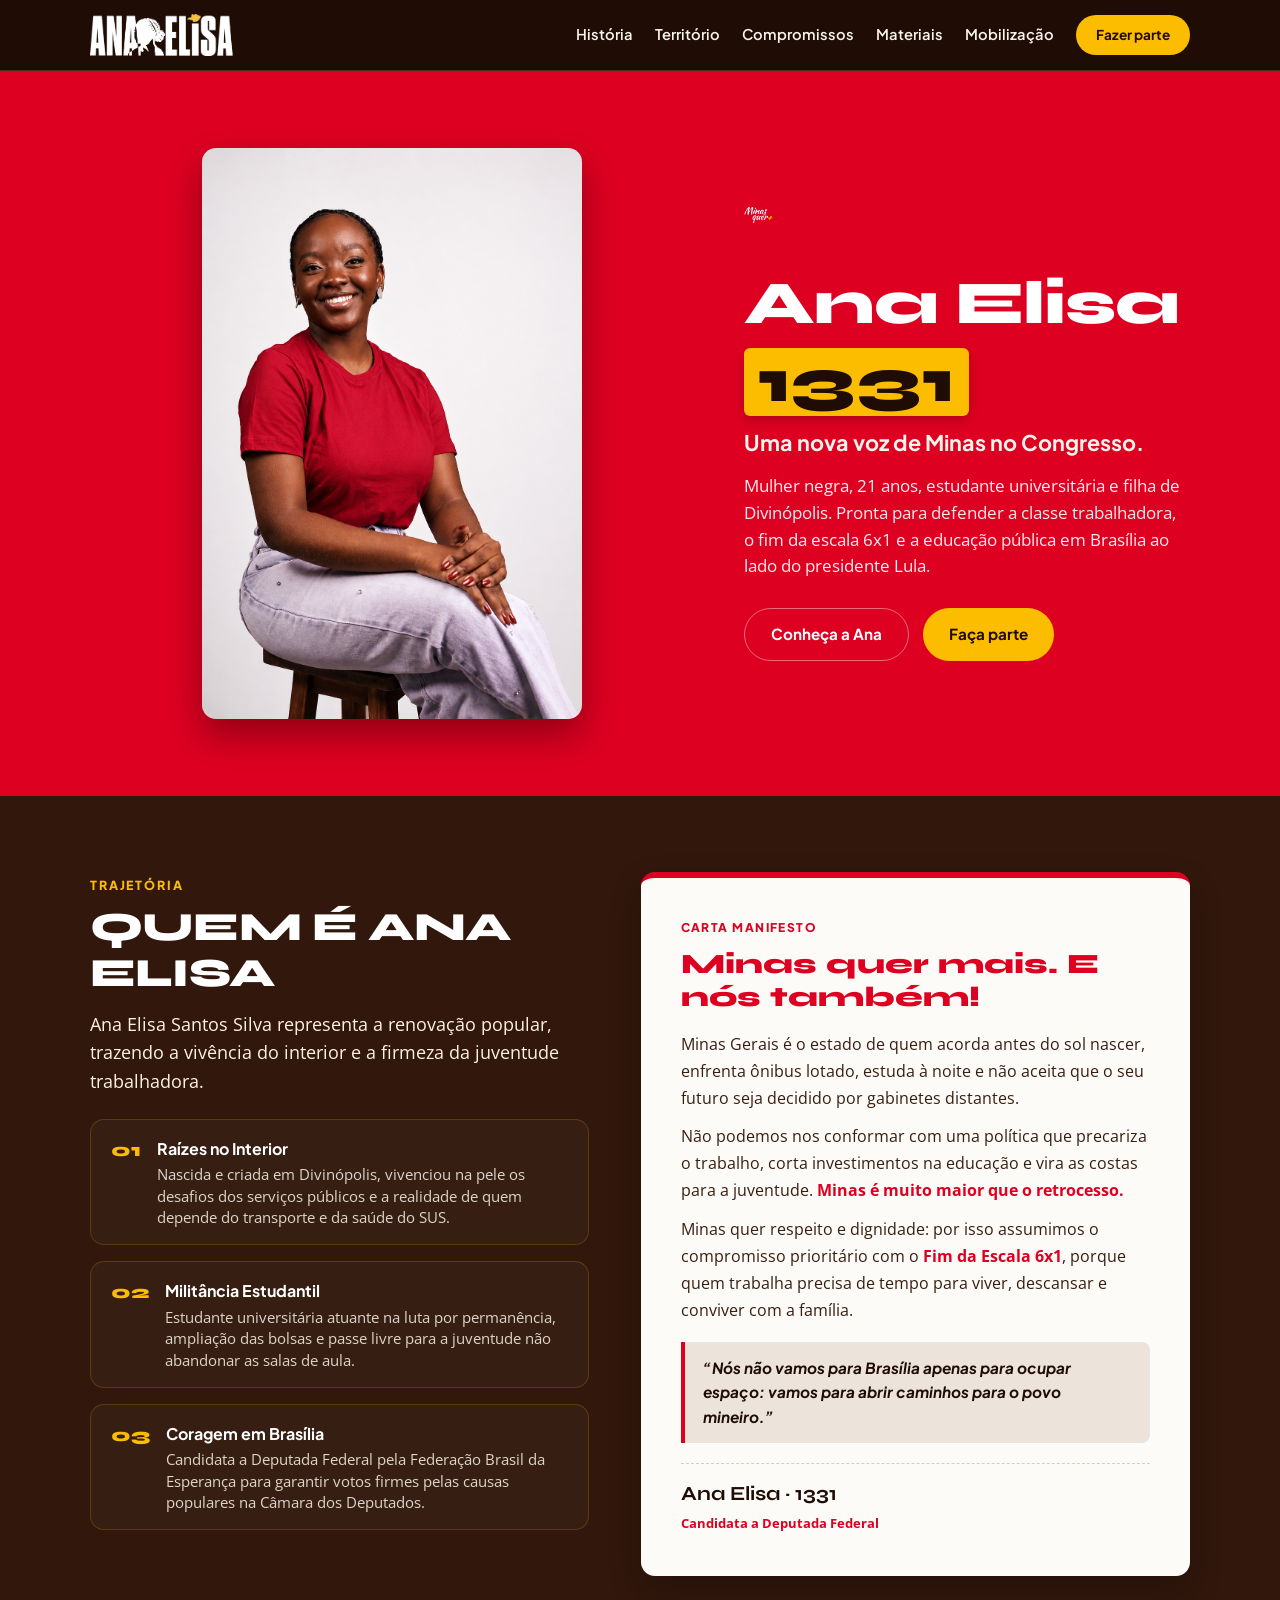
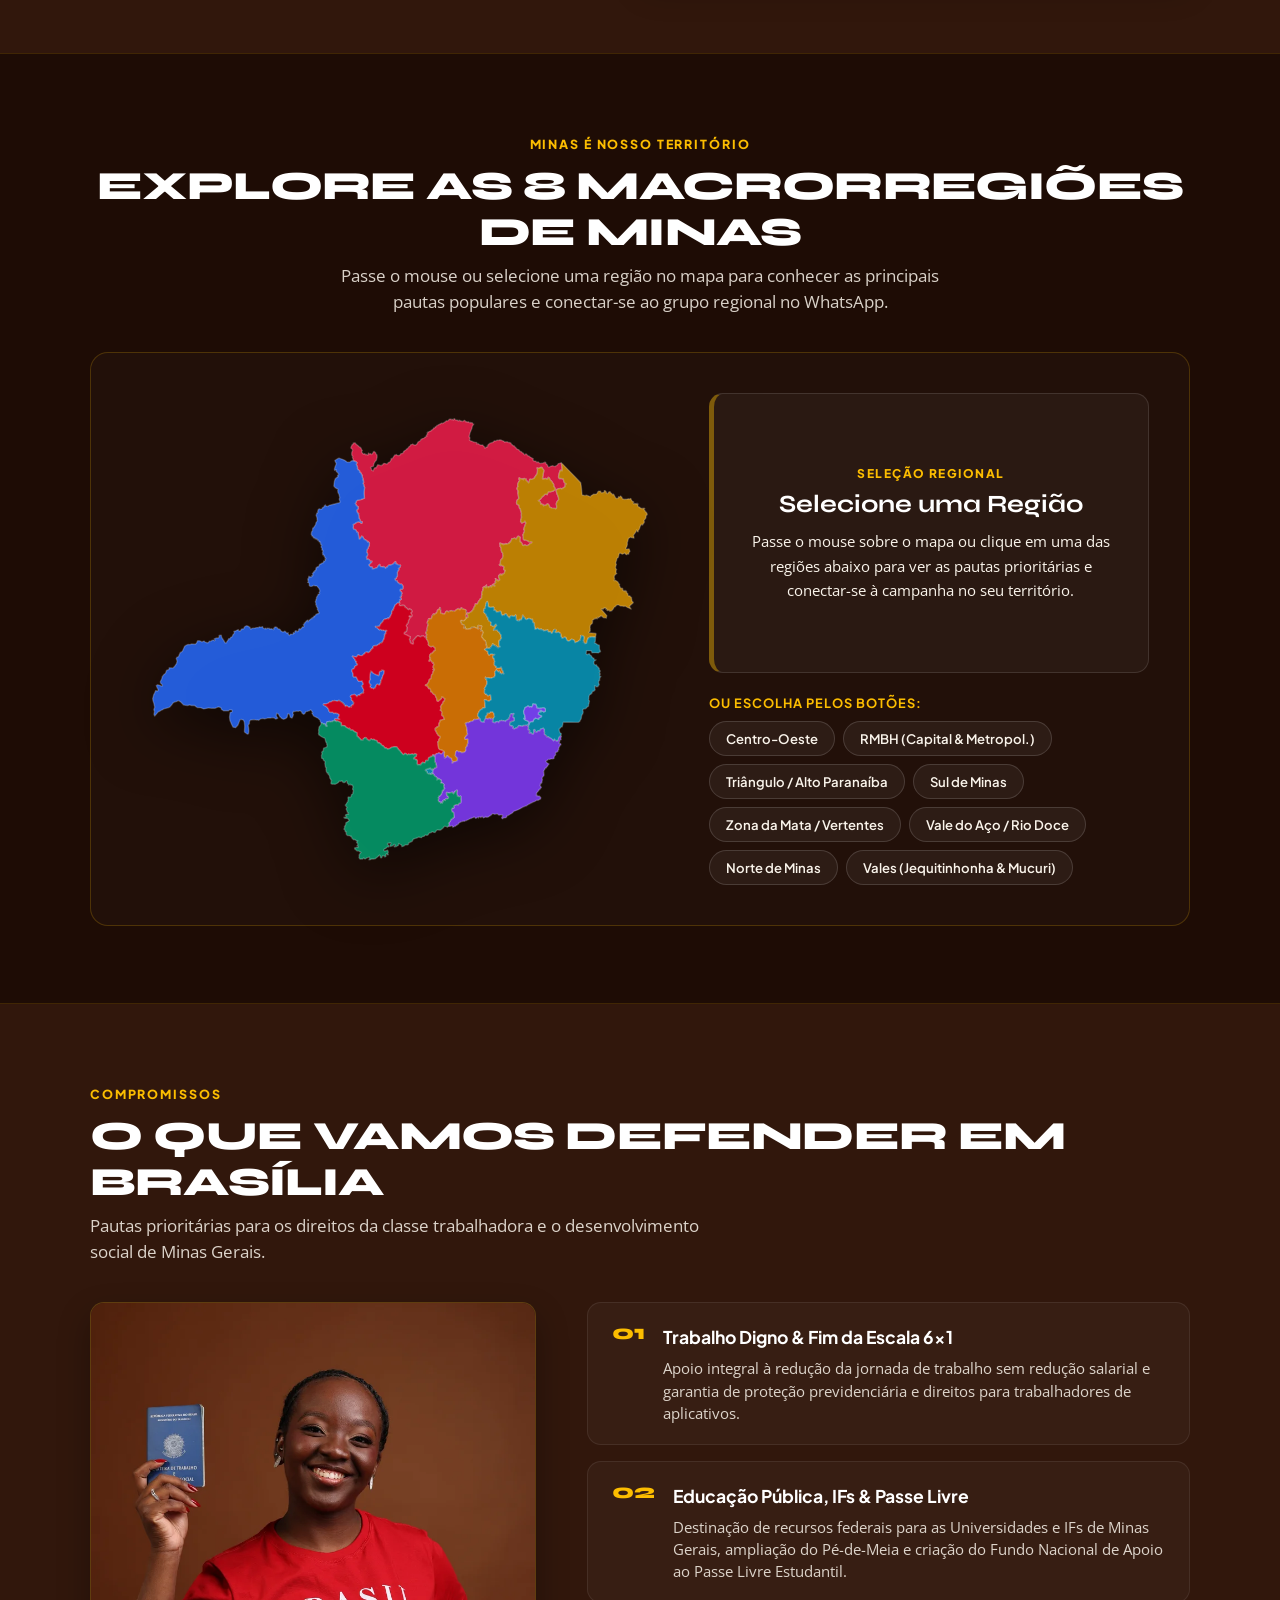
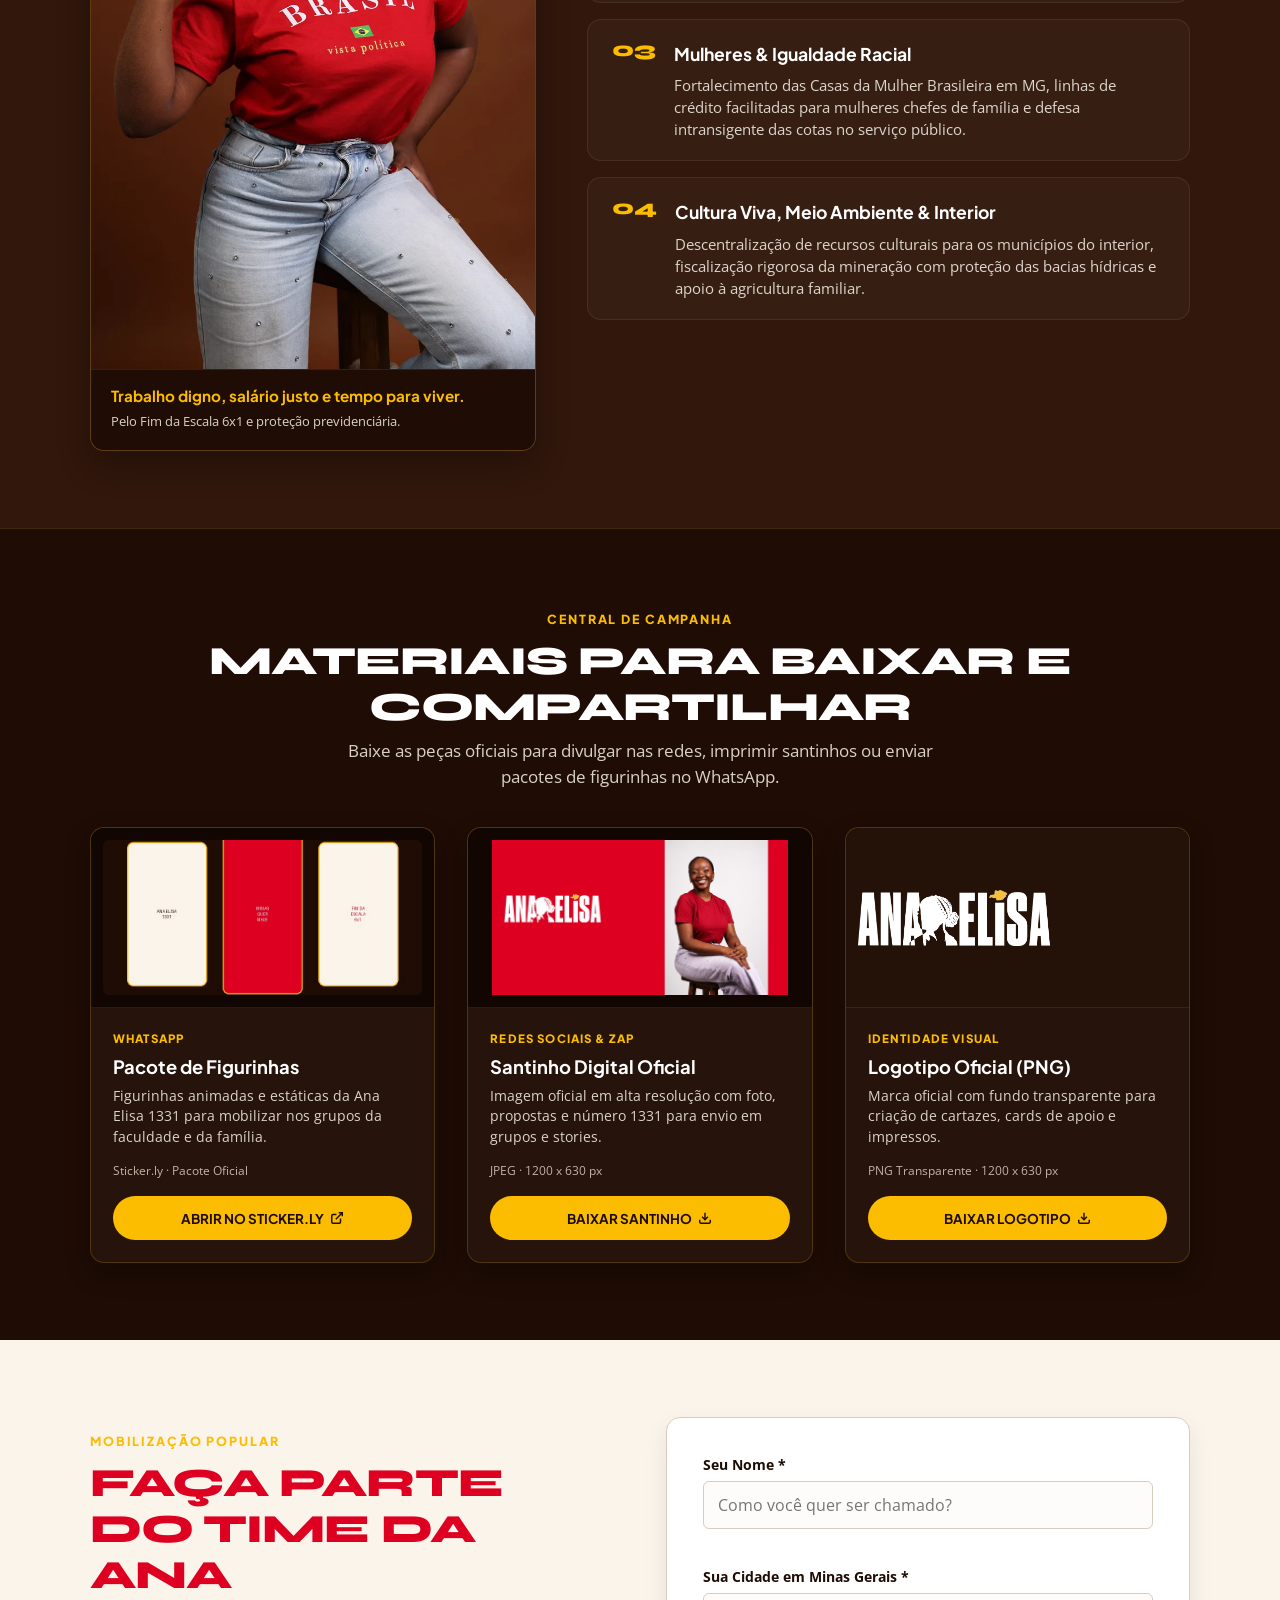
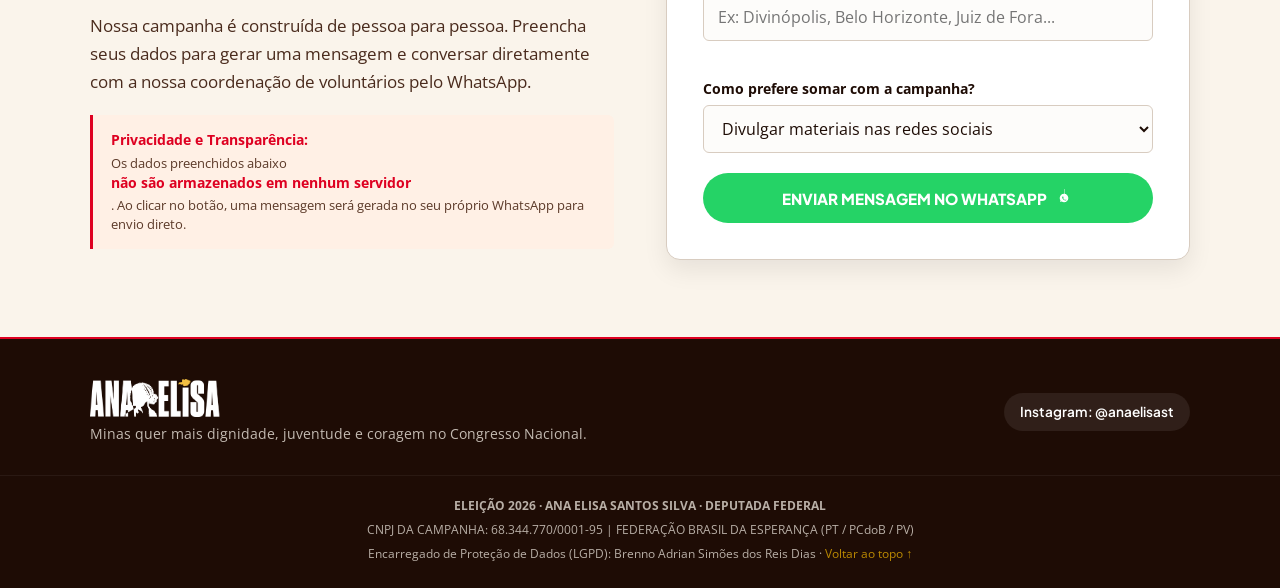
==== commit 83fadaae: "feat(v3-fase-04): central de materiais de campanha em cards controlados e integracao total do mapa e" ====
--- a/index.html
+++ b/index.html
@@ -9,7 +9,7 @@
   <!-- Open Graph -->
   <meta property="og:type" content="website">
   <meta property="og:title" content="Ana Elisa 1331 · Deputada Federal">
-  <meta property="og:description" content="Uma nova voz de Minas Gerais no Congresso Nacional. Conheça nossa trajetória, manifesto e compromissos.">
+  <meta property="og:description" content="Uma nova voz de Minas Gerais no Congresso Nacional. Conheça nossa trajetória, manifesto, mapa de diálogo e compromissos.">
   <meta property="og:image" content="./assets/img/og-share.jpg">
 
   <!-- Favicon -->
@@ -39,7 +39,9 @@
 
       <nav class="header-nav" id="headerNav" aria-label="Navegação principal">
         <a href="#historia" class="nav-link">História</a>
+        <a href="#territorio" class="nav-link">Território</a>
         <a href="#compromissos" class="nav-link">Compromissos</a>
+        <a href="#materiais" class="nav-link">Materiais</a>
         <a href="#mobilizacao" class="nav-link">Mobilização</a>
         <a href="#mobilizacao" class="btn-nav-action">Fazer parte</a>
       </nav>
@@ -158,7 +160,72 @@
       </div>
     </section>
 
-    <!-- ======================== 3. COMPROMISSOS & CARTEIRA DE TRABALHO (FASE 2 V3) ======================== -->
+    <!-- ======================== 3. MAPA TERRITORIAL DE MINAS GERAIS ======================== -->
+    <section class="section-territorio" id="territorio">
+      <div class="container">
+        
+        <div class="section-header text-center">
+          <span class="section-kicker">MINAS É NOSSO TERRITÓRIO</span>
+          <h2 class="section-title">EXPLORE AS 8 MACRORREGIÕES DE MINAS</h2>
+          <p class="section-subtitle">Passe o mouse ou selecione uma região no mapa para conhecer as principais pautas populares e conectar-se ao grupo regional no WhatsApp.</p>
+        </div>
+
+        <div class="map-interactive-box">
+          
+          <!-- SVG MAP -->
+          <div class="map-wrapper">
+            <svg class="map-svg" viewBox="0 0 600 540" fill="none" xmlns="http://www.w3.org/2000/svg" role="img" aria-label="Mapa territorial de Minas Gerais com as 8 macrorregiões">
+              <path id="reg-norte" class="map-region" data-region="norte" tabindex="0" role="button" aria-label="Região Norte de Minas" d="M312.5 236.0 L312.7 236.6 L313.5 237.2 L313.4 238.8 L312.2 239.6 L312.4 240.6 L313.5 242.6 L313.2 244.0 L312.7 244.1 L311.0 243.0 L310.1 243.8 L310.4 244.6 L311.2 244.6 L311.2 245.9 L309.9 247.6 L309.6 249.6 L309.3 251.2 L307.3 253.4 L307.1 255.0 L308.2 257.0 L307.6 259.8 L307.1 261.1 L305.2 261.8 L304.6 262.8 L305.4 264.3 L309.8 267.0 L311.6 266.9 L311.7 267.9 L310.6 270.0 L311.8 272.4 L311.9 274.0 L314.0 275.3 L315.2 274.9 L315.3 273.6 L315.1 271.9 L314.9 270.9 L316.8 268.9 L317.7 267.7 L318.0 267.4 L318.4 266.8 L318.8 266.7 L319.2 266.5 L320.1 266.1 L321.1 265.9 L321.6 266.5 L321.8 266.6 L322.6 266.6 L322.9 266.6 L324.0 266.4 L325.1 265.6 L326.1 265.8 L326.6 266.2 L327.4 267.0 L328.1 267.1 L329.2 267.7 L330.0 268.3 L330.0 266.9 L329.8 265.1 L330.5 264.9 L329.3 263.1 L329.3 261.9 L329.8 260.5 L330.6 259.3 L330.5 257.8 L331.0 255.4 L332.0 254.1 L331.5 252.9 L330.6 251.3 L331.8 249.0 L331.8 247.1 L333.2 246.7 L334.8 246.6 L335.4 246.3 L336.0 244.9 L335.9 244.1 L336.3 243.1 L337.2 241.8 L338.1 240.9 L339.0 241.8 L339.3 241.8 L339.4 241.3 L339.5 240.9 L340.3 240.2 L341.2 239.9 L341.5 239.9 L341.8 239.4 L342.3 237.6 L342.8 236.3 L344.0 236.4 L344.4 236.0 L344.5 235.4 L344.6 235.2 L345.2 234.2 L345.6 233.9 L346.0 235.3 L346.0 236.9 L345.4 240.1 L347.7 240.4 L348.4 241.0 L349.8 241.1 L351.4 241.1 L351.7 238.6 L352.4 237.9 L354.3 238.3 L354.5 238.7 L355.4 238.0 L357.3 237.4 L358.8 237.3 L361.6 238.1 L362.3 238.1 L362.7 237.5 L363.2 236.8 L363.6 236.2 L364.7 236.3 L365.0 235.7 L364.8 235.4 L366.6 234.9 L366.2 236.0 L367.7 236.5 L368.1 236.3 L368.8 235.7 L368.9 235.3 L368.9 234.0 L369.9 234.4 L373.6 236.3 L374.7 236.9 L375.4 237.7 L375.2 239.8 L374.6 241.9 L374.3 241.9 L374.5 243.0 L374.9 245.2 L375.8 245.2 L376.8 245.2 L377.0 244.7 L376.8 242.5 L376.2 241.3 L375.8 240.2 L376.5 240.0 L378.1 240.3 L378.4 239.7 L379.2 239.2 L379.8 239.1 L380.9 238.2 L381.9 237.2 L382.4 236.4 L383.5 235.4 L382.9 235.2 L384.0 233.5 L384.0 232.8 L384.8 232.3 L385.1 230.4 L385.1 229.8 L387.8 229.7 L388.3 228.0 L388.8 227.0 L390.0 225.4 L390.6 224.3 L391.8 223.5 L392.1 222.7 L392.4 222.8 L392.3 222.4 L392.5 221.9 L392.6 221.7 L392.2 221.2 L392.3 220.1 L393.0 219.1 L392.5 217.7 L393.0 215.4 L393.7 214.8 L394.0 213.6 L394.2 212.9 L393.7 213.1 L394.3 212.1 L393.9 211.2 L395.0 210.3 L396.8 211.0 L397.4 211.5 L397.2 210.4 L396.3 209.7 L397.0 209.7 L398.0 208.3 L397.8 209.7 L398.3 210.1 L399.4 210.4 L400.4 211.2 L400.4 210.2 L400.7 210.1 L401.5 209.8 L402.4 210.2 L403.7 210.4 L403.4 209.7 L402.8 209.0 L403.6 208.9 L404.4 209.1 L404.9 207.8 L405.1 208.6 L406.0 209.1 L407.1 209.4 L407.4 209.4 L407.1 208.5 L405.7 207.3 L407.7 206.3 L407.7 205.5 L408.4 205.6 L408.3 204.8 L407.7 204.5 L408.3 203.3 L408.6 202.1 L407.9 201.1 L409.5 202.2 L410.0 202.6 L411.1 203.9 L411.1 202.7 L412.0 203.0 L412.9 202.6 L412.6 201.2 L411.7 199.8 L411.6 198.4 L411.8 197.5 L412.5 197.2 L413.1 197.2 L413.2 196.1 L414.1 196.0 L414.8 196.3 L414.8 196.9 L415.5 197.0 L415.3 196.7 L416.1 195.9 L417.6 195.3 L418.0 194.8 L418.5 193.3 L419.0 192.3 L419.3 191.8 L418.4 191.7 L417.5 190.9 L417.3 189.8 L417.8 188.4 L417.3 186.9 L416.7 186.9 L415.6 186.7 L415.3 186.1 L414.5 185.6 L414.0 186.5 L412.7 185.9 L412.4 185.3 L413.7 184.1 L413.6 182.3 L413.8 180.7 L414.5 179.4 L416.0 178.1 L416.2 176.6 L416.4 176.0 L416.6 175.3 L416.4 174.2 L416.3 172.3 L415.8 171.3 L415.1 171.1 L414.8 169.4 L414.5 168.7 L414.6 167.1 L414.1 165.7 L413.8 165.1 L413.5 164.7 L412.9 164.0 L413.6 163.3 L413.6 163.0 L412.9 161.7 L412.9 161.0 L414.2 160.9 L415.3 161.9 L415.6 161.6 L416.1 161.9 L416.6 161.6 L416.7 162.1 L416.6 162.5 L417.4 162.6 L417.6 162.3 L418.7 162.3 L418.7 161.6 L419.2 161.3 L419.2 161.7 L419.9 161.8 L420.4 162.1 L420.7 161.6 L421.4 161.7 L422.6 161.4 L423.1 160.7 L423.4 161.0 L424.0 160.4 L424.2 159.6 L425.0 159.8 L425.6 158.2 L426.1 157.7 L426.2 156.7 L426.8 155.7 L427.6 155.8 L428.5 155.6 L429.8 155.1 L431.1 156.0 L431.4 156.4 L432.1 155.5 L432.2 154.9 L433.0 154.0 L433.0 153.2 L433.8 153.4 L434.4 153.0 L434.8 153.6 L435.5 154.0 L436.2 154.4 L435.7 156.6 L435.9 159.4 L436.5 159.4 L437.0 159.8 L437.6 160.4 L437.9 161.0 L438.8 163.1 L440.2 163.6 L441.4 162.7 L442.4 163.5 L443.7 163.8 L445.3 163.2 L446.7 161.8 L447.4 161.4 L449.3 160.5 L449.3 159.4 L448.4 159.2 L448.0 159.3 L447.2 159.5 L446.3 159.4 L445.5 159.3 L445.0 158.4 L443.2 157.9 L441.5 157.1 L440.6 157.4 L439.6 156.6 L439.5 152.5 L438.9 151.7 L439.9 150.3 L439.8 149.3 L440.6 148.5 L440.9 146.6 L440.0 145.3 L440.7 143.2 L441.7 140.2 L442.6 138.2 L441.4 135.9 L440.6 137.0 L438.7 137.7 L437.9 138.2 L437.5 137.3 L436.5 136.6 L436.8 134.0 L437.3 133.5 L437.2 132.6 L437.7 131.5 L437.6 131.0 L437.4 130.4 L437.4 129.3 L437.3 128.9 L437.4 128.7 L437.5 128.0 L437.5 127.1 L437.1 125.8 L437.1 125.4 L436.8 124.3 L436.4 124.0 L436.6 123.3 L436.2 122.6 L436.3 121.9 L435.3 121.6 L435.2 120.8 L434.9 120.0 L434.8 118.4 L434.4 117.7 L433.4 117.5 L432.7 117.0 L432.1 116.4 L431.9 114.7 L432.3 112.9 L433.0 111.6 L433.8 111.2 L434.5 110.2 L433.8 106.2 L433.3 102.9 L434.2 102.9 L433.9 102.1 L432.7 100.1 L432.4 99.0 L432.9 97.6 L433.7 96.7 L433.2 95.6 L433.2 94.8 L433.5 92.9 L434.2 92.1 L434.3 91.4 L435.4 90.2 L435.3 89.1 L434.6 88.3 L434.8 87.2 L434.9 86.9 L436.4 87.9 L437.4 88.1 L438.1 87.8 L439.4 88.7 L439.7 89.2 L440.3 87.6 L441.3 87.9 L442.7 88.1 L442.8 90.0 L444.1 90.7 L444.4 91.3 L445.7 92.6 L446.3 91.4 L446.4 90.6 L446.8 88.8 L447.7 88.5 L449.2 88.8 L450.2 88.3 L451.9 87.3 L453.7 84.5 L455.3 82.2 L455.7 78.8 L455.6 76.9 L455.2 75.8 L456.9 76.2 L459.1 75.3 L460.6 75.1 L461.4 76.5 L462.5 77.7 L462.9 78.9 L462.6 80.4 L462.3 81.5 L461.9 83.0 L462.1 83.4 L461.8 85.0 L461.4 85.6 L461.8 86.0 L461.2 87.5 L461.8 88.3 L463.2 88.0 L464.9 87.6 L466.2 88.4 L467.1 88.5 L467.8 86.3 L469.1 87.2 L470.1 89.4 L471.4 90.5 L472.0 91.2 L473.2 93.4 L473.9 94.1 L474.2 95.5 L473.8 96.5 L474.9 97.6 L475.5 98.8 L476.1 99.6 L475.9 99.9 L475.3 100.9 L474.3 101.2 L473.2 102.0 L470.1 102.9 L468.0 102.6 L466.6 106.2 L465.9 105.5 L463.8 105.8 L462.4 107.7 L461.2 108.1 L460.4 109.4 L459.5 110.5 L459.1 110.8 L458.4 111.6 L457.1 112.5 L456.5 112.7 L457.0 113.4 L458.3 113.6 L459.2 115.2 L459.1 115.9 L459.2 116.8 L459.9 116.5 L460.3 116.6 L461.3 117.1 L462.1 117.1 L461.9 117.8 L462.7 118.7 L463.6 118.0 L465.1 118.2 L465.7 117.3 L466.5 116.5 L468.0 116.9 L468.8 118.1 L469.4 120.1 L470.3 120.4 L471.9 121.3 L475.7 121.5 L476.0 122.1 L477.0 121.7 L477.4 120.2 L477.3 118.8 L476.9 117.1 L476.9 116.2 L477.5 114.5 L478.6 112.8 L479.7 111.6 L479.3 108.9 L478.7 107.2 L478.5 106.7 L477.7 105.1 L477.6 104.4 L476.9 102.2 L477.0 101.3 L477.5 100.4 L477.9 100.2 L478.0 99.7 L478.8 99.6 L479.3 99.4 L479.7 99.1 L480.4 99.1 L481.6 98.8 L482.3 99.0 L483.0 99.5 L484.2 98.7 L485.3 98.0 L486.2 97.4 L487.0 97.0 L486.9 95.0 L487.1 94.2 L487.6 94.2 L488.3 93.8 L487.9 93.8 L487.5 93.4 L486.7 93.0 L485.9 92.0 L485.5 91.1 L485.1 89.4 L484.8 88.3 L481.8 87.5 L480.3 87.8 L479.4 86.1 L479.7 84.1 L480.1 82.3 L481.4 78.4 L482.9 78.8 L483.6 79.0 L483.4 77.5 L483.5 76.5 L483.3 74.6 L482.7 70.3 L482.3 70.0 L480.6 70.7 L479.2 70.8 L478.1 72.5 L477.3 73.0 L476.4 73.4 L475.8 74.2 L473.8 73.8 L472.9 73.2 L471.2 73.7 L468.5 74.9 L467.9 74.6 L467.4 73.7 L466.3 71.7 L465.2 71.1 L465.1 69.8 L464.1 69.0 L463.6 69.8 L462.6 69.9 L461.9 70.1 L460.4 70.4 L459.0 70.7 L457.8 70.2 L456.2 68.8 L454.9 69.8 L454.0 68.2 L451.6 67.9 L450.5 66.9 L450.9 65.4 L447.9 63.8 L446.9 63.2 L446.0 62.2 L444.7 62.0 L443.5 60.5 L442.6 59.8 L441.4 61.0 L439.9 59.8 L439.8 59.4 L439.6 59.0 L438.7 58.6 L438.1 58.5 L437.8 57.8 L437.0 57.2 L436.8 57.5 L436.4 57.2 L435.3 56.3 L434.7 55.2 L432.3 54.4 L432.2 54.1 L430.6 52.4 L429.7 51.5 L429.1 51.0 L429.3 50.7 L428.9 50.7 L428.5 50.7 L427.9 50.5 L427.6 50.4 L427.1 49.4 L426.3 49.4 L425.8 48.0 L425.1 47.3 L423.4 47.0 L422.2 46.9 L421.4 46.1 L419.9 46.3 L419.1 46.2 L418.5 46.8 L417.6 45.4 L417.1 45.7 L416.3 44.9 L415.7 44.9 L413.9 44.0 L413.6 44.6 L412.8 44.0 L411.2 44.6 L410.4 44.4 L409.4 44.6 L408.7 44.9 L408.3 45.5 L407.1 45.1 L406.2 45.7 L405.4 46.7 L402.7 47.5 L401.4 48.0 L401.2 48.4 L400.9 48.4 L400.4 49.0 L399.6 49.5 L399.5 50.6 L398.6 50.7 L399.2 51.4 L398.7 52.2 L398.5 52.0 L397.9 52.1 L397.1 52.4 L396.9 52.9 L396.4 53.4 L395.7 52.9 L395.9 52.0 L394.5 50.9 L393.6 49.8 L392.7 49.9 L391.1 49.8 L389.3 49.0 L389.0 48.4 L389.0 48.6 L388.4 48.5 L388.3 48.1 L387.5 48.3 L386.7 48.6 L387.0 47.7 L386.5 46.8 L384.9 46.9 L383.8 46.4 L382.6 46.1 L381.0 45.4 L380.3 45.3 L379.5 44.7 L379.0 44.2 L378.7 44.5 L378.7 43.8 L378.8 43.4 L378.9 43.2 L379.1 42.4 L379.1 41.8 L378.9 40.8 L378.6 40.6 L378.3 40.8 L378.3 40.2 L378.6 38.9 L379.3 35.9 L381.3 31.2 L381.9 28.5 L383.5 26.1 L382.6 26.0 L382.2 25.3 L381.9 25.0 L381.7 24.6 L380.8 24.5 L380.3 24.6 L379.9 24.9 L380.0 24.3 L379.1 24.4 L378.6 24.5 L378.1 24.2 L378.0 23.9 L377.4 23.5 L377.1 23.7 L377.1 24.2 L376.8 23.6 L376.5 24.0 L375.9 23.6 L375.3 23.3 L374.8 23.8 L374.5 23.4 L374.1 22.6 L373.5 22.4 L373.3 22.0 L372.8 21.9 L372.2 22.3 L371.9 22.5 L370.9 23.2 L370.6 23.1 L369.8 22.9 L369.6 22.8 L369.0 23.0 L368.7 22.6 L368.5 22.1 L368.2 22.6 L368.0 22.3 L367.3 22.0 L367.0 21.5 L365.9 22.8 L365.8 22.4 L364.6 21.4 L364.0 21.9 L362.6 21.2 L362.2 20.8 L361.9 20.0 L360.6 20.4 L360.9 20.8 L360.7 21.5 L360.2 21.2 L360.3 21.6 L359.2 20.8 L358.6 21.1 L358.4 20.8 L358.0 21.1 L356.8 20.4 L355.6 20.9 L355.1 21.4 L355.0 21.6 L354.6 22.3 L354.0 22.4 L353.7 22.5 L353.1 22.5 L352.7 22.3 L352.0 22.8 L350.6 24.0 L349.5 24.6 L349.1 24.8 L348.9 24.8 L348.2 25.5 L347.4 25.1 L347.1 25.1 L346.1 25.5 L345.3 26.3 L344.6 26.2 L344.4 26.6 L343.8 26.7 L343.6 26.8 L343.1 27.4 L342.5 27.6 L342.1 27.6 L341.3 28.2 L340.9 29.3 L340.4 29.1 L340.3 29.5 L340.0 29.2 L339.4 30.0 L339.4 30.7 L339.1 30.5 L338.2 30.5 L337.9 30.9 L337.7 31.5 L337.3 32.3 L337.0 32.2 L336.4 32.4 L335.5 33.5 L335.2 33.2 L334.8 34.1 L334.5 34.1 L333.5 34.3 L332.9 34.6 L332.4 35.1 L331.7 35.0 L331.9 35.6 L330.8 35.6 L331.4 36.1 L330.8 36.4 L330.9 37.4 L331.4 37.6 L330.6 37.7 L330.2 38.7 L329.8 38.9 L329.7 39.5 L330.2 39.7 L330.4 40.0 L329.6 40.0 L329.1 40.5 L328.8 41.1 L328.6 40.8 L327.8 41.4 L327.2 41.9 L326.8 42.2 L325.3 42.5 L324.9 43.1 L324.6 42.9 L323.6 43.6 L323.4 44.1 L323.3 44.7 L322.8 45.0 L320.6 46.3 L320.3 46.3 L319.5 48.3 L317.8 49.9 L315.8 49.6 L314.8 49.2 L314.4 48.7 L313.9 49.2 L313.1 49.3 L312.3 49.4 L311.8 50.2 L311.0 51.2 L310.2 51.7 L309.4 52.8 L308.9 53.3 L308.3 53.8 L308.3 54.5 L307.5 54.3 L307.1 54.7 L307.0 55.0 L306.5 55.6 L305.0 56.3 L305.0 57.0 L304.4 56.7 L304.0 57.3 L304.1 58.0 L302.6 59.4 L301.1 59.5 L300.4 60.4 L300.1 60.8 L299.8 61.4 L298.0 61.8 L296.8 61.5 L295.8 60.6 L294.9 61.0 L294.2 61.0 L293.1 62.6 L292.9 62.7 L292.4 63.5 L292.1 63.9 L291.4 65.3 L290.3 65.1 L290.1 65.8 L289.8 65.6 L289.8 66.9 L288.6 68.7 L288.3 69.1 L287.9 69.3 L287.5 69.3 L286.9 69.7 L286.6 69.7 L286.3 70.1 L286.1 70.7 L285.6 71.1 L285.0 71.2 L283.1 70.8 L283.0 70.8 L282.0 70.6 L281.2 70.9 L280.9 71.3 L280.6 72.0 L279.6 72.4 L278.9 73.2 L274.9 72.1 L273.9 73.9 L273.6 74.2 L273.3 75.4 L272.8 75.7 L272.0 75.4 L271.0 76.0 L270.6 76.6 L270.2 77.7 L270.0 78.0 L269.8 78.5 L269.6 79.2 L268.5 78.4 L267.9 78.4 L267.6 76.6 L266.6 75.2 L267.9 74.8 L268.6 74.2 L269.8 74.0 L270.2 72.8 L270.2 72.3 L270.4 70.9 L271.1 70.0 L271.6 68.8 L272.8 67.5 L273.2 67.1 L273.8 64.4 L274.1 63.7 L274.0 61.2 L272.8 59.9 L272.4 58.5 L270.8 57.1 L269.9 57.5 L269.2 58.9 L268.3 60.2 L267.6 60.6 L266.5 59.5 L265.6 60.0 L264.6 59.1 L264.2 58.9 L263.8 61.2 L262.0 60.5 L261.3 60.8 L260.2 59.7 L258.2 60.0 L257.8 58.9 L256.8 58.4 L256.6 57.4 L257.5 56.0 L256.7 55.5 L256.5 54.7 L255.8 53.3 L254.8 52.3 L254.1 52.0 L252.3 50.3 L250.1 48.7 L249.0 47.3 L248.0 47.5 L247.0 47.8 L247.0 49.1 L245.6 49.6 L245.3 50.8 L244.3 52.6 L244.5 53.5 L245.8 54.3 L246.4 55.7 L245.4 58.2 L245.3 60.1 L245.5 61.3 L245.8 61.9 L246.6 62.5 L246.1 63.5 L246.5 64.9 L246.9 65.8 L247.4 67.3 L248.2 68.2 L249.3 68.2 L250.6 69.2 L251.4 70.0 L250.5 71.6 L252.0 74.9 L251.8 75.8 L251.8 76.5 L252.5 77.7 L253.0 78.0 L254.2 79.0 L254.5 79.5 L254.1 80.4 L254.6 80.5 L255.1 81.2 L255.8 81.5 L256.1 81.8 L256.0 82.1 L256.1 82.6 L256.8 83.5 L256.7 83.8 L257.2 84.2 L257.5 84.7 L257.2 85.0 L257.3 85.8 L257.3 86.1 L257.8 87.1 L258.0 87.6 L258.1 88.1 L257.8 88.8 L257.8 89.1 L257.8 89.4 L258.6 89.5 L258.6 90.3 L258.8 91.6 L258.4 91.5 L259.0 91.9 L258.5 92.3 L258.4 92.6 L258.1 93.1 L258.2 93.6 L259.0 94.4 L258.9 95.6 L259.5 96.6 L259.3 97.0 L260.0 97.8 L259.9 98.4 L259.4 102.4 L259.3 104.9 L259.8 110.0 L257.7 110.8 L255.7 111.6 L252.3 112.2 L250.6 113.2 L250.3 114.7 L249.3 115.9 L249.7 116.3 L250.1 116.9 L250.1 117.4 L250.0 117.7 L250.4 117.8 L250.7 117.9 L250.9 118.6 L251.5 118.9 L252.0 119.6 L252.8 119.6 L252.8 120.1 L252.6 120.4 L252.8 121.3 L252.7 122.0 L252.2 122.4 L252.0 122.6 L251.8 122.8 L250.8 124.0 L252.0 126.7 L253.2 127.2 L252.8 128.2 L253.2 128.9 L253.6 132.8 L254.0 132.9 L254.4 133.8 L255.3 136.0 L256.1 136.3 L257.1 136.6 L257.2 137.9 L256.1 138.5 L254.9 137.3 L252.8 136.7 L250.4 137.7 L248.4 139.2 L247.0 139.6 L246.9 140.2 L247.3 141.5 L246.9 143.6 L247.6 145.2 L249.6 145.6 L250.8 147.2 L250.9 148.3 L252.4 148.8 L252.9 151.5 L253.9 156.4 L255.3 155.5 L256.6 153.0 L257.7 153.5 L259.3 156.3 L261.3 157.5 L262.5 158.1 L263.2 159.7 L263.9 159.1 L265.4 160.7 L265.3 162.5 L265.2 163.7 L264.1 165.4 L264.1 166.5 L263.2 167.6 L262.8 168.0 L262.5 169.3 L262.4 170.0 L262.2 171.1 L262.7 171.9 L263.2 172.3 L263.3 173.1 L263.4 173.5 L263.3 174.2 L263.1 175.3 L262.3 175.7 L261.8 176.6 L262.2 177.0 L262.5 179.3 L264.5 179.1 L264.9 179.8 L266.1 180.7 L266.3 182.0 L268.2 181.2 L268.0 182.3 L267.2 183.0 L266.5 183.6 L266.3 183.9 L266.1 184.3 L265.7 184.6 L264.6 185.5 L265.5 187.0 L266.9 187.9 L268.7 188.0 L268.9 189.2 L268.5 190.1 L269.5 190.0 L271.6 189.5 L274.1 188.7 L275.1 186.8 L276.2 185.6 L277.2 184.9 L277.2 186.3 L277.9 187.5 L279.3 187.5 L280.8 188.1 L281.5 187.2 L283.2 188.8 L283.7 189.4 L284.8 187.7 L285.8 187.9 L286.2 187.0 L287.2 185.8 L289.1 185.7 L292.0 184.6 L293.8 182.9 L294.5 181.9 L295.2 181.9 L294.5 182.9 L295.0 182.4 L295.4 182.7 L294.9 184.0 L296.5 184.1 L295.9 184.5 L297.4 185.2 L298.9 185.5 L300.6 185.7 L300.6 185.9 L300.6 186.4 L300.3 187.3 L299.9 188.2 L298.9 189.1 L298.2 189.7 L298.8 191.1 L297.9 191.9 L297.0 193.8 L297.1 198.0 L296.4 199.1 L296.0 199.4 L295.9 200.1 L295.5 200.7 L295.7 200.8 L294.4 201.2 L294.5 202.4 L295.2 203.3 L296.7 203.6 L296.8 203.8 L297.4 205.4 L297.9 205.7 L298.4 206.0 L299.1 206.7 L299.7 207.0 L300.4 207.3 L301.8 207.3 L302.4 208.2 L302.8 209.0 L303.4 209.5 L303.3 211.2 L303.3 212.1 L302.9 212.7 L301.7 213.3 L300.6 213.1 L300.2 213.4 L300.0 214.0 L300.1 215.0 L300.7 215.4 L301.3 216.1 L301.6 216.5 L301.8 216.9 L302.4 217.6 L301.9 217.9 L301.6 218.4 L301.7 218.6 L301.7 219.2 L301.8 220.3 L301.0 220.9 L301.2 221.5 L300.4 221.5 L300.1 222.1 L300.7 222.6 L301.0 223.2 L301.3 223.7 L301.5 224.2 L301.5 224.6 L300.4 224.9 L299.5 225.0 L299.9 225.3 L300.0 225.7 L299.6 226.2 L299.1 227.2 L299.6 228.0 L299.4 229.5 L299.1 229.9 L299.0 230.8 L299.0 231.4 L299.8 231.7 L300.2 232.2 L301.6 231.4 L303.1 231.1 L305.0 231.4 L305.4 232.5 L305.6 232.9 L306.6 233.6 L308.0 234.6 L309.7 236.5 L309.8 236.0 L310.7 235.7 L311.3 235.4 L311.9 235.8 L312.1 236.5 Z" />
+              <path id="reg-vales" class="map-region" data-region="vales" tabindex="0" role="button" aria-label="Região dos Vales" d="M504.6 92.6 L505.2 96.2 L506.0 104.5 L506.2 106.2 L506.4 106.8 L508.1 106.7 L509.4 107.2 L510.9 106.6 L512.8 107.2 L514.3 107.9 L515.6 108.5 L516.4 107.1 L517.3 106.8 L518.9 105.5 L520.5 105.6 L522.4 105.2 L523.5 104.0 L524.0 102.6 L525.3 101.9 L526.3 102.2 L527.2 102.2 L527.4 103.3 L528.2 103.9 L530.0 103.7 L530.7 103.4 L531.2 102.7 L531.3 101.4 L532.0 101.4 L533.8 103.3 L533.6 104.5 L535.3 104.8 L535.9 104.3 L535.8 103.3 L536.8 102.8 L537.8 102.6 L538.7 104.1 L539.7 104.8 L540.9 106.2 L541.3 105.3 L542.5 106.5 L542.8 107.4 L543.2 108.0 L543.6 108.6 L544.1 109.5 L545.2 110.4 L546.9 110.0 L547.5 108.2 L548.6 108.7 L549.7 107.5 L551.2 108.9 L551.9 110.6 L552.7 111.1 L552.9 110.9 L553.5 111.1 L554.0 111.5 L554.5 111.2 L555.4 111.2 L555.8 111.4 L556.4 111.2 L556.6 111.3 L557.3 111.0 L558.7 110.6 L559.3 111.2 L559.7 110.9 L560.1 110.8 L561.3 110.4 L561.7 111.3 L561.9 111.7 L562.2 112.2 L562.6 112.8 L562.9 113.4 L563.2 113.5 L564.5 114.1 L564.1 115.8 L564.3 116.3 L564.6 116.5 L565.0 115.9 L565.5 115.9 L566.0 116.3 L567.0 116.1 L567.6 116.6 L568.0 115.9 L568.6 115.8 L568.5 116.7 L569.1 117.1 L569.5 116.5 L569.5 117.4 L569.0 117.9 L569.3 118.1 L569.5 118.8 L569.6 119.1 L569.8 119.6 L570.7 119.8 L570.7 120.1 L571.3 120.1 L571.5 120.5 L571.7 121.1 L572.2 120.8 L572.8 121.3 L573.1 121.7 L573.8 121.5 L574.5 121.9 L574.6 121.6 L576.3 121.4 L577.1 121.7 L576.1 123.0 L576.7 123.3 L577.8 125.0 L579.0 126.2 L579.5 127.2 L580.0 128.2 L579.2 129.5 L578.3 129.6 L578.2 130.3 L578.7 131.1 L577.9 133.3 L577.2 133.8 L576.0 135.8 L576.8 136.8 L576.2 138.0 L575.8 138.5 L574.9 139.9 L574.5 140.5 L574.2 139.9 L573.9 139.6 L573.3 139.7 L572.3 141.3 L572.0 141.7 L571.2 144.2 L570.8 145.3 L569.7 146.5 L569.6 148.0 L568.4 147.7 L568.2 146.7 L567.9 146.0 L567.2 147.7 L566.8 148.5 L564.9 151.2 L564.5 151.7 L564.3 152.4 L564.4 152.7 L564.8 153.8 L564.8 154.5 L564.9 155.1 L564.1 155.2 L562.9 154.5 L562.2 154.7 L561.0 154.1 L560.5 154.7 L559.8 154.7 L558.5 156.0 L558.2 157.5 L557.2 160.7 L557.5 161.7 L557.3 163.1 L556.8 164.6 L555.5 167.0 L556.6 167.8 L558.1 167.5 L559.4 167.4 L559.9 168.9 L560.3 169.9 L560.3 170.5 L559.5 171.2 L559.2 171.7 L558.8 173.5 L557.7 173.0 L557.0 173.8 L556.4 174.0 L555.4 173.4 L554.5 172.0 L554.0 172.6 L552.7 172.9 L551.9 173.4 L550.9 173.1 L550.1 172.4 L548.2 172.6 L547.6 175.1 L547.0 177.1 L545.5 178.3 L545.2 180.3 L544.3 182.8 L544.3 183.9 L545.0 184.8 L544.7 185.6 L544.2 187.3 L543.9 187.8 L544.2 189.7 L545.2 190.7 L544.7 191.7 L544.6 193.0 L544.4 193.4 L544.6 194.1 L545.4 195.5 L544.2 196.1 L543.3 197.2 L542.6 197.8 L542.6 198.8 L542.5 199.8 L542.9 200.9 L542.9 201.6 L542.4 203.3 L543.9 203.0 L546.8 204.9 L547.5 206.6 L548.0 207.2 L548.6 207.3 L548.3 209.1 L549.0 209.9 L549.8 211.9 L551.2 211.9 L552.1 212.4 L552.2 213.1 L551.9 213.7 L552.4 214.3 L552.8 214.8 L553.8 214.4 L554.7 215.8 L555.4 215.5 L555.4 214.5 L556.0 215.1 L556.7 216.2 L556.7 217.3 L557.9 218.0 L558.1 219.5 L558.8 220.8 L560.0 220.6 L561.0 221.5 L562.2 222.6 L562.1 223.9 L562.6 225.5 L562.6 226.9 L563.5 227.1 L564.1 228.1 L564.1 228.3 L559.7 232.3 L560.7 234.0 L561.7 235.6 L559.5 234.6 L558.3 234.0 L557.5 233.7 L556.6 233.2 L555.4 232.3 L554.4 232.3 L553.5 232.6 L552.6 232.3 L551.2 232.2 L549.8 232.2 L548.6 231.5 L546.9 230.6 L545.8 231.0 L544.4 231.9 L543.6 233.0 L542.9 233.1 L542.2 233.8 L541.7 234.5 L541.6 235.3 L540.5 236.4 L539.7 237.5 L538.9 237.5 L537.6 238.1 L537.0 237.0 L536.5 236.8 L535.3 237.3 L534.2 236.9 L534.2 235.7 L533.9 235.4 L533.0 235.7 L532.9 234.2 L532.3 234.0 L531.5 234.6 L531.3 234.1 L530.1 235.4 L529.6 236.1 L529.1 235.6 L528.7 235.0 L527.9 235.7 L534.1 242.9 L533.5 245.9 L532.5 245.5 L531.2 245.5 L530.5 245.3 L530.2 245.2 L529.6 244.8 L528.9 243.6 L528.3 243.9 L528.1 242.9 L527.6 243.1 L527.3 243.3 L526.2 244.6 L525.6 244.3 L525.2 244.9 L525.1 245.6 L524.4 245.1 L523.8 244.9 L523.4 245.2 L523.4 246.5 L522.5 246.4 L522.1 245.8 L521.1 246.7 L521.0 246.1 L520.0 246.3 L520.0 247.0 L518.2 248.0 L517.6 249.0 L518.2 249.9 L517.8 250.1 L517.8 250.5 L518.0 251.4 L515.7 253.6 L515.5 254.0 L515.1 256.0 L515.3 257.5 L515.4 258.6 L514.7 259.2 L515.6 260.1 L515.1 260.6 L513.8 261.8 L514.1 262.3 L519.6 262.8 L521.8 263.2 L522.0 264.0 L521.9 264.6 L521.1 267.1 L520.3 267.4 L519.2 267.1 L517.2 267.5 L514.8 267.2 L512.9 268.2 L513.1 269.0 L512.3 270.0 L511.8 272.3 L511.2 273.1 L511.5 274.4 L509.6 274.7 L509.3 274.1 L508.6 273.3 L508.1 272.2 L507.6 271.4 L508.3 269.1 L507.9 268.2 L508.4 267.7 L508.1 266.9 L507.1 266.2 L506.0 265.3 L505.0 265.4 L504.7 265.8 L504.6 268.2 L503.9 269.9 L503.6 270.7 L501.9 271.6 L501.6 272.6 L499.5 273.1 L498.6 273.6 L498.2 273.4 L497.6 272.7 L497.3 271.5 L496.7 270.6 L495.9 270.5 L495.6 270.0 L494.5 269.7 L493.4 270.6 L492.6 270.8 L492.2 271.9 L491.6 271.4 L490.1 271.9 L488.7 270.6 L488.8 270.1 L487.9 269.1 L487.8 268.4 L487.8 267.7 L487.2 267.9 L486.4 267.4 L484.7 267.8 L483.6 268.6 L483.1 267.6 L482.5 267.3 L482.5 266.3 L482.0 266.0 L482.0 265.4 L482.3 264.5 L481.9 263.3 L480.7 262.3 L479.6 262.0 L479.2 261.5 L478.2 262.1 L477.6 262.0 L476.4 262.3 L475.7 262.1 L475.7 261.3 L475.7 260.5 L476.5 259.4 L476.4 258.6 L474.9 258.5 L474.3 259.2 L473.6 260.0 L473.6 260.7 L472.6 262.3 L471.6 263.1 L471.1 262.7 L471.0 261.4 L470.5 261.1 L469.8 260.9 L469.5 261.6 L469.3 261.5 L468.6 261.7 L468.3 261.6 L467.7 261.3 L467.5 260.6 L467.1 260.4 L467.3 259.3 L466.5 258.9 L466.1 259.7 L464.6 259.5 L464.9 260.0 L464.1 260.3 L463.6 260.1 L463.1 260.2 L462.5 260.4 L462.3 260.0 L462.3 259.7 L462.0 258.8 L460.4 259.0 L460.5 258.4 L460.1 258.2 L459.5 257.9 L459.3 258.3 L459.1 258.5 L458.3 258.8 L457.4 258.4 L457.1 258.5 L456.8 258.3 L456.4 257.8 L456.6 257.3 L455.5 257.4 L455.1 257.9 L454.6 257.9 L453.8 258.2 L453.2 258.2 L453.0 258.0 L452.6 257.9 L452.8 257.1 L452.9 256.6 L452.3 256.4 L452.7 255.6 L452.4 255.2 L452.1 253.5 L452.2 252.8 L452.3 252.5 L451.9 250.9 L451.5 250.9 L451.2 250.9 L450.6 250.6 L450.2 250.0 L450.1 248.9 L450.0 248.3 L449.8 247.2 L449.4 247.0 L449.0 247.7 L448.3 247.4 L447.2 246.1 L445.0 246.4 L444.2 247.0 L443.6 247.4 L442.7 247.0 L442.3 247.0 L441.7 246.4 L441.1 244.9 L439.5 244.0 L439.9 243.4 L439.4 242.5 L438.5 242.8 L439.0 244.5 L437.9 247.4 L436.8 247.8 L436.1 247.4 L435.8 247.1 L435.6 248.7 L435.0 249.1 L434.3 248.0 L433.4 248.8 L432.3 248.7 L432.0 247.0 L431.7 245.6 L431.4 244.3 L431.4 243.0 L431.0 242.2 L430.0 243.0 L429.3 243.8 L428.6 244.0 L427.9 243.7 L427.2 243.7 L427.2 243.1 L426.8 242.6 L425.5 243.2 L424.6 243.8 L424.4 244.7 L423.7 245.6 L422.3 243.9 L421.4 242.8 L421.0 242.1 L420.7 241.4 L418.8 240.7 L418.6 241.9 L417.1 242.4 L416.1 242.2 L415.8 243.0 L415.5 242.8 L414.6 241.5 L414.5 240.5 L414.2 238.7 L412.9 237.9 L411.8 238.3 L409.5 239.4 L409.0 238.2 L408.5 237.1 L406.7 237.1 L406.8 234.4 L405.9 233.8 L405.5 233.1 L404.7 233.4 L402.6 233.8 L401.9 233.9 L401.2 233.3 L400.6 233.1 L399.7 232.7 L399.5 231.2 L399.4 228.7 L399.1 227.9 L398.8 227.2 L398.5 227.1 L397.6 228.1 L398.1 228.7 L397.5 229.4 L397.0 230.8 L397.6 231.5 L396.5 233.0 L396.4 235.0 L395.1 235.6 L394.8 236.0 L394.6 236.7 L395.2 236.8 L395.0 237.5 L394.5 238.2 L395.0 239.5 L395.2 239.2 L395.5 239.7 L395.6 239.9 L395.9 239.9 L396.2 240.6 L397.0 241.8 L397.9 243.4 L398.6 244.7 L399.7 245.3 L399.4 246.2 L399.7 247.5 L400.2 248.3 L401.0 249.5 L403.1 249.8 L403.3 251.1 L403.0 252.0 L402.9 252.4 L402.9 253.7 L403.5 253.9 L404.4 254.6 L405.3 255.1 L406.5 255.2 L406.7 254.8 L406.7 254.2 L407.4 252.8 L408.3 252.6 L408.6 252.8 L409.5 253.5 L409.5 254.1 L409.1 254.9 L408.7 255.1 L408.5 255.3 L407.6 257.1 L406.8 257.7 L405.9 258.8 L405.8 259.4 L406.6 259.7 L408.5 259.6 L409.5 259.4 L410.2 259.6 L410.3 260.1 L410.7 260.8 L411.7 261.5 L412.9 262.4 L413.0 263.0 L413.4 263.4 L414.2 264.6 L414.6 265.8 L414.3 267.0 L415.1 267.8 L415.0 268.6 L414.1 269.1 L413.5 270.9 L413.1 271.4 L411.9 271.1 L412.1 272.4 L412.2 273.0 L412.3 273.2 L412.0 273.4 L412.3 273.8 L412.0 275.9 L412.1 276.6 L412.9 277.5 L413.2 277.7 L413.3 278.4 L413.1 278.1 L411.2 278.9 L410.2 278.4 L409.8 277.9 L408.8 277.0 L408.0 276.5 L406.3 276.4 L406.0 275.7 L405.2 275.0 L404.6 275.1 L404.6 276.4 L404.1 276.6 L403.7 276.9 L403.2 277.8 L401.9 278.9 L401.5 279.9 L401.1 280.0 L400.7 279.8 L399.9 280.2 L398.3 279.7 L397.8 279.1 L398.2 278.3 L398.1 278.0 L398.2 277.1 L397.3 276.2 L397.2 275.4 L397.4 274.6 L397.3 273.4 L396.7 272.0 L395.9 271.1 L395.1 270.8 L394.1 269.5 L393.3 268.3 L392.6 267.4 L392.1 266.6 L392.3 265.9 L392.8 264.7 L393.5 263.9 L393.6 262.8 L393.8 261.9 L393.0 260.4 L391.7 259.5 L391.1 259.2 L391.9 256.8 L392.3 255.5 L392.3 254.7 L390.4 254.5 L390.0 254.5 L388.7 254.0 L388.5 254.0 L388.1 254.5 L388.2 255.0 L388.7 255.6 L388.2 256.7 L388.5 257.3 L389.5 257.8 L388.1 258.1 L387.5 257.6 L385.8 257.2 L384.0 256.0 L380.9 256.0 L380.4 257.5 L378.9 258.1 L378.5 257.5 L377.6 258.0 L377.2 258.4 L376.1 258.5 L375.5 258.3 L374.9 258.5 L374.7 257.5 L373.7 257.6 L373.4 257.1 L372.5 257.1 L372.1 257.1 L371.7 256.5 L373.3 256.7 L373.7 255.8 L372.5 253.3 L371.3 253.2 L370.0 252.9 L369.8 251.8 L369.3 250.8 L369.1 250.6 L368.7 250.5 L368.6 250.1 L368.2 249.4 L369.1 248.0 L370.3 248.2 L370.7 248.4 L372.6 248.4 L373.0 247.5 L373.9 246.6 L374.6 245.9 L374.9 245.2 L375.8 245.2 L376.8 245.2 L377.0 244.7 L376.8 242.5 L376.2 241.3 L375.8 240.2 L376.5 240.0 L378.1 240.3 L378.4 239.7 L379.2 239.2 L379.8 239.1 L380.9 238.2 L381.9 237.2 L382.4 236.4 L383.5 235.4 L382.9 235.2 L384.0 233.5 L384.0 232.8 L384.8 232.3 L385.1 230.4 L385.1 229.8 L387.8 229.7 L388.3 228.0 L388.8 227.0 L390.0 225.4 L390.6 224.3 L391.8 223.5 L392.1 222.7 L392.4 222.8 L392.3 222.4 L392.5 221.9 L392.6 221.7 L392.2 221.2 L392.3 220.1 L393.0 219.1 L392.5 217.7 L393.0 215.4 L393.7 214.8 L394.0 213.6 L394.2 212.9 L393.7 213.1 L394.3 212.1 L393.9 211.2 L395.0 210.3 L396.8 211.0 L397.4 211.5 L397.2 210.4 L396.3 209.7 L397.0 209.7 L398.0 208.3 L397.8 209.7 L398.3 210.1 L399.4 210.4 L400.4 211.2 L400.4 210.2 L400.7 210.1 L401.5 209.8 L402.4 210.2 L403.7 210.4 L403.4 209.7 L402.8 209.0 L403.6 208.9 L404.4 209.1 L404.9 207.8 L405.1 208.6 L406.0 209.1 L407.1 209.4 L407.4 209.4 L407.1 208.5 L405.7 207.3 L407.7 206.3 L407.7 205.5 L408.4 205.6 L408.3 204.8 L407.7 204.5 L408.3 203.3 L408.6 202.1 L407.9 201.1 L409.5 202.2 L410.0 202.6 L411.1 203.9 L411.1 202.7 L412.0 203.0 L412.9 202.6 L412.6 201.2 L411.7 199.8 L411.6 198.4 L411.8 197.5 L412.5 197.2 L413.1 197.2 L413.2 196.1 L414.1 196.0 L414.8 196.3 L414.8 196.9 L415.5 197.0 L415.3 196.7 L416.1 195.9 L417.6 195.3 L418.0 194.8 L418.5 193.3 L419.0 192.3 L419.3 191.8 L418.4 191.7 L417.5 190.9 L417.3 189.8 L417.8 188.4 L417.3 186.9 L416.7 186.9 L415.6 186.7 L415.3 186.1 L414.5 185.6 L414.0 186.5 L412.7 185.9 L412.4 185.3 L413.7 184.1 L413.6 182.3 L413.8 180.7 L414.5 179.4 L416.0 178.1 L416.2 176.6 L416.4 176.0 L416.6 175.3 L416.4 174.2 L416.3 172.3 L415.8 171.3 L415.1 171.1 L414.8 169.4 L414.5 168.7 L414.6 167.1 L414.1 165.7 L413.8 165.1 L413.5 164.7 L412.9 164.0 L413.6 163.3 L413.6 163.0 L412.9 161.7 L412.9 161.0 L414.2 160.9 L415.3 161.9 L415.6 161.6 L416.1 161.9 L416.6 161.6 L416.7 162.1 L416.6 162.5 L417.4 162.6 L417.6 162.3 L418.7 162.3 L418.7 161.6 L419.2 161.3 L419.2 161.7 L419.9 161.8 L420.4 162.1 L420.7 161.6 L421.4 161.7 L422.6 161.4 L423.1 160.7 L423.4 161.0 L424.0 160.4 L424.2 159.6 L425.0 159.8 L425.6 158.2 L426.1 157.7 L426.2 156.7 L426.8 155.7 L427.6 155.8 L428.5 155.6 L429.8 155.1 L431.1 156.0 L431.4 156.4 L432.1 155.5 L432.2 154.9 L433.0 154.0 L433.0 153.2 L433.8 153.4 L434.4 153.0 L434.8 153.6 L435.5 154.0 L436.2 154.4 L435.7 156.6 L435.9 159.4 L436.5 159.4 L437.0 159.8 L437.6 160.4 L437.9 161.0 L438.8 163.1 L440.2 163.6 L441.4 162.7 L442.4 163.5 L443.7 163.8 L445.3 163.2 L446.7 161.8 L447.4 161.4 L449.3 160.5 L449.3 159.4 L448.4 159.2 L448.0 159.3 L447.2 159.5 L446.3 159.4 L445.5 159.3 L445.0 158.4 L443.2 157.9 L441.5 157.1 L440.6 157.4 L439.6 156.6 L439.5 152.5 L438.9 151.7 L439.9 150.3 L439.8 149.3 L440.6 148.5 L440.9 146.6 L440.0 145.3 L440.7 143.2 L441.7 140.2 L442.6 138.2 L441.4 135.9 L440.6 137.0 L438.7 137.7 L437.9 138.2 L437.5 137.3 L436.5 136.6 L436.8 134.0 L437.3 133.5 L437.2 132.6 L437.7 131.5 L437.6 131.0 L437.4 130.4 L437.4 129.3 L437.3 128.9 L437.4 128.7 L437.5 128.0 L437.5 127.1 L437.1 125.8 L437.1 125.4 L436.8 124.3 L436.4 124.0 L436.6 123.3 L436.2 122.6 L436.3 121.9 L435.3 121.6 L435.2 120.8 L434.9 120.0 L434.8 118.4 L434.4 117.7 L433.4 117.5 L432.7 117.0 L432.1 116.4 L431.9 114.7 L432.3 112.9 L433.0 111.6 L433.8 111.2 L434.5 110.2 L433.8 106.2 L433.3 102.9 L434.2 102.9 L433.9 102.1 L432.7 100.1 L432.4 99.0 L432.9 97.6 L433.7 96.7 L433.2 95.6 L433.2 94.8 L433.5 92.9 L434.2 92.1 L434.3 91.4 L435.4 90.2 L435.3 89.1 L434.6 88.3 L434.8 87.2 L434.9 86.9 L436.4 87.9 L437.4 88.1 L438.1 87.8 L439.4 88.7 L439.7 89.2 L440.3 87.6 L441.3 87.9 L442.7 88.1 L442.8 90.0 L444.1 90.7 L444.4 91.3 L445.7 92.6 L446.3 91.4 L446.4 90.6 L446.8 88.8 L447.7 88.5 L449.2 88.8 L450.2 88.3 L451.9 87.3 L453.7 84.5 L455.3 82.2 L455.7 78.8 L455.6 76.9 L455.2 75.8 L456.9 76.2 L459.1 75.3 L460.6 75.1 L461.4 76.5 L462.5 77.7 L462.9 78.9 L462.6 80.4 L462.3 81.5 L461.9 83.0 L462.1 83.4 L461.8 85.0 L461.4 85.6 L461.8 86.0 L461.2 87.5 L461.8 88.3 L463.2 88.0 L464.9 87.6 L466.2 88.4 L467.1 88.5 L467.8 86.3 L469.1 87.2 L470.1 89.4 L471.4 90.5 L472.0 91.2 L473.2 93.4 L473.9 94.1 L474.2 95.5 L473.8 96.5 L474.9 97.6 L475.5 98.8 L476.1 99.6 L475.9 99.9 L475.3 100.9 L474.3 101.2 L473.2 102.0 L470.1 102.9 L468.0 102.6 L466.6 106.2 L465.9 105.5 L463.8 105.8 L462.4 107.7 L461.2 108.1 L460.4 109.4 L459.5 110.5 L459.1 110.8 L458.4 111.6 L457.1 112.5 L456.5 112.7 L457.0 113.4 L458.3 113.6 L459.2 115.2 L459.1 115.9 L459.2 116.8 L459.9 116.5 L460.3 116.6 L461.3 117.1 L462.1 117.1 L461.9 117.8 L462.7 118.7 L463.6 118.0 L465.1 118.2 L465.7 117.3 L466.5 116.5 L468.0 116.9 L468.8 118.1 L469.4 120.1 L470.3 120.4 L471.9 121.3 L475.7 121.5 L476.0 122.1 L477.0 121.7 L477.4 120.2 L477.3 118.8 L476.9 117.1 L476.9 116.2 L477.5 114.5 L478.6 112.8 L479.7 111.6 L479.3 108.9 L478.7 107.2 L478.5 106.7 L477.7 105.1 L477.6 104.4 L476.9 102.2 L477.0 101.3 L477.5 100.4 L477.9 100.2 L478.0 99.7 L478.8 99.6 L479.3 99.4 L479.7 99.1 L480.4 99.1 L481.6 98.8 L482.3 99.0 L483.0 99.5 L484.2 98.7 L485.3 98.0 L486.2 97.4 L487.0 97.0 L486.9 95.0 L487.1 94.2 L487.6 94.2 L488.3 93.8 L487.9 93.8 L487.5 93.4 L486.7 93.0 L485.9 92.0 L485.5 91.1 L485.1 89.4 L484.8 88.3 L481.8 87.5 L480.3 87.8 L479.4 86.1 L479.7 84.1 L480.1 82.3 L481.4 78.4 L482.9 78.8 L483.6 79.0 L483.4 77.5 L483.5 76.5 L483.3 74.6 L482.7 70.3 L484.7 72.0 L487.7 75.1 L499.5 87.2 Z" />
+              <path id="reg-triangulo-alto-paranaiba" class="map-region" data-region="triangulo-alto-paranaiba" tabindex="0" role="button" aria-label="Região Triângulo e Alto Paranaíba" d="M144.7 256.1 L144.3 255.4 L142.8 256.0 L140.7 255.6 L140.3 256.3 L139.6 256.4 L138.3 256.5 L137.0 256.6 L135.9 257.1 L133.9 257.2 L132.5 257.4 L131.0 258.3 L130.2 256.3 L128.3 255.1 L126.5 254.3 L124.4 255.4 L123.6 256.4 L123.3 257.3 L122.6 258.1 L121.2 257.9 L120.3 258.4 L119.7 259.9 L118.3 260.5 L117.6 260.0 L116.7 259.6 L117.0 258.8 L114.7 259.9 L113.1 260.7 L111.8 260.8 L112.4 261.6 L112.3 263.1 L111.0 264.3 L110.0 266.8 L108.3 267.5 L107.8 269.2 L106.2 269.0 L105.6 270.3 L104.1 272.3 L103.5 273.7 L102.0 273.8 L100.8 271.6 L98.0 267.4 L97.8 265.5 L97.5 265.1 L95.2 265.4 L95.2 267.1 L94.4 268.2 L92.5 268.2 L89.7 269.2 L90.6 270.8 L90.2 271.4 L88.8 270.7 L87.1 271.0 L85.4 272.2 L83.9 271.9 L83.6 272.8 L82.6 273.8 L80.5 273.4 L79.0 272.6 L78.1 271.8 L75.8 272.7 L73.3 271.5 L70.9 271.4 L69.8 273.8 L68.3 275.4 L64.1 275.0 L62.4 275.8 L59.8 275.7 L57.9 276.4 L56.2 277.7 L53.8 283.0 L52.7 284.1 L51.1 284.9 L49.3 289.3 L47.3 290.3 L46.7 291.5 L47.3 293.2 L47.6 295.0 L47.0 297.2 L44.7 300.7 L43.0 302.2 L38.6 302.1 L38.7 303.7 L35.6 305.0 L35.2 306.6 L34.4 308.5 L32.9 309.4 L30.8 312.1 L30.4 314.2 L29.9 315.3 L28.7 317.5 L28.9 319.2 L31.1 321.6 L30.5 322.9 L27.8 321.9 L25.6 321.2 L24.1 322.1 L24.8 324.1 L26.1 326.4 L25.9 328.1 L25.0 328.3 L23.4 327.8 L22.8 329.1 L21.7 331.8 L21.2 332.3 L20.4 335.7 L20.0 336.7 L20.3 339.0 L20.6 339.8 L21.4 342.5 L22.2 346.1 L22.3 346.7 L21.3 349.5 L22.1 351.8 L21.4 354.6 L22.3 356.7 L24.8 353.7 L25.6 352.7 L26.9 351.5 L28.0 351.3 L29.7 350.1 L31.4 349.4 L32.6 348.5 L35.6 347.8 L38.0 347.0 L39.4 346.5 L41.6 343.9 L43.0 341.8 L44.2 341.1 L45.7 340.5 L47.4 340.1 L48.8 339.1 L50.5 340.0 L51.8 340.7 L54.0 343.0 L54.7 344.0 L56.8 344.5 L60.1 344.7 L61.6 344.1 L63.8 344.7 L65.2 344.7 L67.2 344.6 L69.6 346.4 L70.4 347.1 L74.2 347.2 L77.8 348.6 L80.6 348.0 L83.2 347.5 L86.7 347.9 L88.5 347.8 L90.6 347.9 L93.2 346.7 L94.8 346.4 L97.2 347.2 L98.0 349.3 L100.2 350.7 L105.8 350.7 L107.5 349.5 L109.9 350.1 L110.0 351.8 L109.3 352.2 L107.6 352.7 L107.0 357.8 L107.4 361.5 L109.4 366.1 L111.0 369.3 L112.8 369.5 L113.8 369.8 L115.1 368.5 L116.6 366.8 L119.0 360.7 L120.8 360.5 L122.8 361.3 L123.8 363.8 L124.2 368.1 L123.9 374.1 L124.2 375.0 L127.4 377.2 L128.5 376.5 L128.9 373.7 L128.6 370.0 L128.1 367.2 L129.6 364.9 L129.5 363.3 L130.2 361.8 L131.1 361.1 L134.7 360.7 L137.0 361.1 L137.8 361.2 L138.7 361.1 L140.1 361.5 L142.4 359.8 L144.7 359.3 L146.7 359.7 L149.2 359.2 L150.5 358.8 L153.5 358.9 L155.5 358.4 L157.7 359.0 L159.2 360.1 L160.6 359.6 L161.6 359.0 L159.9 356.7 L160.2 354.6 L160.4 353.5 L162.1 354.1 L163.3 356.1 L164.1 357.8 L164.5 357.8 L166.1 359.4 L168.3 360.4 L170.0 359.7 L171.5 358.8 L172.3 357.8 L172.9 354.5 L173.4 353.9 L175.0 355.0 L175.7 358.0 L177.8 358.9 L179.0 356.2 L179.4 355.0 L178.9 354.1 L178.7 353.1 L179.5 351.4 L180.6 351.6 L183.3 351.0 L184.9 351.3 L186.8 350.6 L188.6 351.9 L188.9 353.1 L190.7 354.7 L191.7 354.3 L192.7 353.3 L193.4 351.6 L195.0 351.4 L197.0 350.8 L198.4 350.0 L199.0 349.6 L200.6 351.7 L201.2 352.8 L200.3 353.4 L201.6 355.5 L202.2 356.6 L204.6 357.8 L205.4 358.2 L207.0 359.0 L208.9 360.8 L209.6 361.4 L209.8 363.0 L210.9 364.5 L211.9 364.6 L213.6 365.8 L215.0 365.3 L215.4 367.0 L216.5 368.4 L217.7 368.1 L216.7 366.8 L216.8 365.9 L217.0 363.6 L220.0 362.8 L221.6 363.1 L222.6 362.8 L223.8 362.8 L224.1 362.0 L225.4 361.6 L227.1 362.3 L227.8 361.7 L226.9 361.3 L226.1 361.0 L226.5 359.6 L227.6 360.1 L230.4 360.5 L231.3 360.8 L231.9 359.8 L231.1 360.0 L229.9 358.6 L230.5 357.3 L230.9 356.5 L231.4 355.8 L231.3 355.4 L230.9 354.7 L230.9 354.6 L230.5 354.3 L230.2 354.2 L229.6 353.6 L228.6 353.8 L228.3 353.9 L228.0 353.8 L227.4 353.6 L226.3 353.5 L226.0 353.5 L225.4 353.8 L225.2 353.9 L224.9 353.5 L224.5 353.2 L224.4 352.9 L224.3 352.3 L223.7 352.3 L222.8 352.0 L222.5 352.5 L222.0 352.5 L221.5 352.5 L221.3 352.5 L220.6 352.3 L220.2 352.0 L219.7 351.4 L219.4 350.4 L219.4 349.9 L219.0 349.4 L218.9 348.8 L218.7 347.9 L218.3 347.6 L217.9 347.2 L217.5 347.0 L217.1 346.7 L216.7 346.3 L215.9 345.6 L215.4 345.4 L213.8 344.7 L213.1 343.9 L213.1 343.5 L213.5 343.2 L214.0 343.2 L214.2 343.0 L214.7 343.2 L215.0 343.2 L215.2 343.2 L216.4 343.1 L218.8 342.4 L219.5 341.6 L220.0 341.1 L220.9 340.7 L221.4 340.5 L222.5 340.4 L223.1 340.1 L223.7 339.1 L224.4 339.1 L225.4 339.1 L226.3 339.4 L227.0 339.4 L227.6 339.2 L227.7 339.5 L228.8 339.6 L229.2 339.6 L229.9 339.2 L231.2 338.8 L234.8 341.1 L237.1 343.3 L238.0 345.1 L238.7 345.7 L238.9 344.7 L241.6 346.1 L242.5 347.5 L243.0 346.4 L243.9 345.5 L245.5 345.4 L245.4 344.3 L246.7 343.7 L247.4 342.4 L247.1 341.3 L246.3 339.6 L245.5 338.8 L245.2 338.3 L245.0 337.9 L245.2 336.9 L245.3 336.3 L244.9 336.1 L244.6 335.7 L244.3 335.1 L243.9 334.8 L244.0 334.2 L245.7 332.9 L246.7 333.1 L247.8 332.3 L250.0 332.7 L250.4 334.2 L251.6 333.8 L253.2 332.7 L254.1 333.0 L254.9 332.7 L255.5 331.3 L256.2 331.3 L257.2 330.0 L258.8 330.6 L258.5 329.8 L258.8 328.4 L259.1 327.2 L258.1 325.2 L257.6 323.9 L257.7 323.4 L256.2 322.7 L258.4 321.0 L258.2 320.1 L259.2 319.2 L257.8 318.7 L257.0 317.4 L256.8 316.3 L253.9 317.2 L252.1 315.9 L251.6 313.5 L250.4 312.4 L248.0 312.7 L247.5 312.0 L247.0 311.6 L246.7 310.1 L246.9 308.6 L246.3 306.7 L245.5 305.7 L245.9 304.1 L247.6 303.5 L248.3 302.8 L248.7 301.8 L248.5 301.2 L249.7 300.1 L252.0 298.7 L251.9 297.9 L251.2 297.5 L250.9 296.9 L250.6 296.6 L250.3 296.5 L250.7 295.9 L250.8 295.3 L250.5 294.7 L249.8 294.7 L249.8 294.1 L249.7 293.7 L249.2 293.7 L249.2 292.8 L249.2 292.4 L248.9 292.5 L248.7 292.1 L248.6 291.7 L248.4 291.4 L247.2 290.3 L247.5 289.8 L247.3 289.5 L246.9 289.4 L246.7 289.4 L246.0 289.1 L246.5 288.9 L248.7 290.0 L249.9 289.8 L251.7 289.1 L251.7 288.3 L252.4 287.5 L253.6 287.5 L253.7 288.1 L255.8 288.4 L257.6 288.3 L258.3 287.4 L258.9 286.1 L260.5 285.9 L260.6 285.2 L260.5 284.5 L262.2 284.4 L262.9 284.2 L263.4 284.6 L263.6 285.2 L264.4 284.6 L265.1 284.2 L265.8 283.7 L266.0 283.6 L266.2 283.1 L266.6 283.0 L266.7 281.9 L267.0 282.0 L267.1 281.9 L267.0 281.5 L267.7 281.1 L267.7 280.8 L268.2 280.6 L268.6 280.3 L268.7 280.1 L269.0 280.0 L269.3 279.6 L269.4 279.1 L269.4 278.7 L269.4 278.6 L268.9 278.5 L269.6 277.8 L269.8 277.5 L270.4 277.3 L270.7 277.2 L271.2 277.0 L272.0 276.7 L272.5 276.8 L272.7 276.8 L273.9 276.8 L274.6 276.6 L274.8 276.4 L275.5 275.8 L275.7 275.6 L276.7 275.0 L277.1 274.2 L278.0 273.8 L278.9 273.4 L279.4 272.9 L280.0 272.7 L280.4 272.6 L281.1 271.7 L281.1 270.6 L281.7 270.0 L282.0 269.5 L282.1 269.1 L281.8 268.8 L282.1 268.0 L282.3 267.2 L282.6 266.6 L282.4 266.2 L282.9 265.7 L282.5 264.7 L282.2 264.7 L283.8 263.5 L283.1 263.4 L284.2 262.8 L283.8 262.8 L284.0 262.2 L284.3 261.6 L284.0 261.1 L284.9 260.7 L285.1 259.7 L284.8 259.6 L284.3 259.4 L283.7 259.4 L283.3 259.8 L282.8 260.0 L282.2 259.7 L281.7 259.3 L281.4 259.6 L281.1 259.2 L280.0 259.8 L279.2 259.6 L278.2 258.8 L277.7 258.8 L277.4 258.8 L277.1 258.9 L276.7 259.2 L276.3 258.5 L275.7 258.2 L275.5 257.9 L275.2 257.9 L273.9 256.8 L273.4 256.4 L272.5 255.9 L272.3 255.2 L273.0 255.1 L273.5 255.2 L274.5 255.0 L275.2 255.2 L276.5 255.0 L277.3 254.0 L278.1 252.2 L278.5 251.4 L279.5 250.5 L280.6 249.3 L281.3 247.9 L282.6 247.1 L284.0 247.0 L284.5 246.8 L285.8 246.4 L285.8 246.1 L286.6 245.3 L287.0 246.5 L287.5 246.3 L287.9 245.0 L288.9 244.2 L288.9 243.4 L289.3 243.3 L290.2 241.8 L290.9 240.2 L290.5 239.1 L290.9 237.5 L292.6 236.4 L292.2 236.0 L292.3 235.5 L293.0 234.9 L293.3 233.5 L294.1 232.5 L294.1 231.1 L295.1 230.8 L295.8 230.2 L296.3 229.8 L297.7 228.5 L299.6 228.0 L299.1 227.2 L299.6 226.2 L300.0 225.7 L299.9 225.3 L299.5 225.0 L300.4 224.9 L301.5 224.6 L301.5 224.2 L301.3 223.7 L301.0 223.2 L300.7 222.6 L300.1 222.1 L300.4 221.5 L301.2 221.5 L301.0 220.9 L301.8 220.3 L301.7 219.2 L301.7 218.6 L301.6 218.4 L301.9 217.9 L302.4 217.6 L301.8 216.9 L301.6 216.5 L301.3 216.1 L300.7 215.4 L300.1 215.0 L300.0 214.0 L300.2 213.4 L300.6 213.1 L301.7 213.3 L302.9 212.7 L303.3 212.1 L303.3 211.2 L303.4 209.5 L302.8 209.0 L302.4 208.2 L301.8 207.3 L300.4 207.3 L299.7 207.0 L299.1 206.7 L298.4 206.0 L297.9 205.7 L297.4 205.4 L296.8 203.8 L296.7 203.6 L295.2 203.3 L294.5 202.4 L294.4 201.2 L295.7 200.8 L295.5 200.7 L295.9 200.1 L296.0 199.4 L296.4 199.1 L297.1 198.0 L297.0 193.8 L297.9 191.9 L298.8 191.1 L298.2 189.7 L298.9 189.1 L299.9 188.2 L300.3 187.3 L300.6 186.4 L300.6 185.9 L300.6 185.7 L298.9 185.5 L297.4 185.2 L295.9 184.5 L296.5 184.1 L294.9 184.0 L295.4 182.7 L295.0 182.4 L294.5 182.9 L295.2 181.9 L294.5 181.9 L293.8 182.9 L292.0 184.6 L289.1 185.7 L287.2 185.8 L286.2 187.0 L285.8 187.9 L284.8 187.7 L283.7 189.4 L283.2 188.8 L281.5 187.2 L280.8 188.1 L279.3 187.5 L277.9 187.5 L277.2 186.3 L277.2 184.9 L276.2 185.6 L275.1 186.8 L274.1 188.7 L271.6 189.5 L269.5 190.0 L268.5 190.1 L268.9 189.2 L268.7 188.0 L266.9 187.9 L265.5 187.0 L264.6 185.5 L265.7 184.6 L266.1 184.3 L266.3 183.9 L266.5 183.6 L267.2 183.0 L268.0 182.3 L268.2 181.2 L266.3 182.0 L266.1 180.7 L264.9 179.8 L264.5 179.1 L262.5 179.3 L262.2 177.0 L261.8 176.6 L262.3 175.7 L263.1 175.3 L263.3 174.2 L263.4 173.5 L263.3 173.1 L263.2 172.3 L262.7 171.9 L262.2 171.1 L262.4 170.0 L262.5 169.3 L262.8 168.0 L263.2 167.6 L264.1 166.5 L264.1 165.4 L265.2 163.7 L265.3 162.5 L265.4 160.7 L263.9 159.1 L263.2 159.7 L262.5 158.1 L261.3 157.5 L259.3 156.3 L257.7 153.5 L256.6 153.0 L255.3 155.5 L253.9 156.4 L252.9 151.5 L252.4 148.8 L250.9 148.3 L250.8 147.2 L249.6 145.6 L247.6 145.2 L246.9 143.6 L247.3 141.5 L246.9 140.2 L247.0 139.6 L248.4 139.2 L250.4 137.7 L252.8 136.7 L254.9 137.3 L256.1 138.5 L257.2 137.9 L257.1 136.6 L256.1 136.3 L255.3 136.0 L254.4 133.8 L254.0 132.9 L253.6 132.8 L253.2 128.9 L252.8 128.2 L253.2 127.2 L252.0 126.7 L250.8 124.0 L251.8 122.8 L252.0 122.6 L252.2 122.4 L252.7 122.0 L252.8 121.3 L252.6 120.4 L252.8 120.1 L252.8 119.6 L252.0 119.6 L251.5 118.9 L250.9 118.6 L250.7 117.9 L250.4 117.8 L250.0 117.7 L250.1 117.4 L250.1 116.9 L249.7 116.3 L249.3 115.9 L250.3 114.7 L250.6 113.2 L252.3 112.2 L255.7 111.6 L257.7 110.8 L259.8 110.0 L259.3 104.9 L259.4 102.4 L259.9 98.4 L260.0 97.8 L259.3 97.0 L259.5 96.6 L258.9 95.6 L259.0 94.4 L258.2 93.6 L258.1 93.1 L258.4 92.6 L258.5 92.3 L259.0 91.9 L258.4 91.5 L258.8 91.6 L258.6 90.3 L258.6 89.5 L257.8 89.4 L257.8 89.1 L257.8 88.8 L258.1 88.1 L258.0 87.6 L257.8 87.1 L257.3 86.1 L257.3 85.8 L257.2 85.0 L257.5 84.7 L257.2 84.2 L256.7 83.8 L256.8 83.5 L256.1 82.6 L256.0 82.1 L256.1 81.8 L255.8 81.5 L255.1 81.2 L254.6 80.5 L254.1 80.4 L254.5 79.5 L254.2 79.0 L253.0 78.0 L252.5 77.7 L251.8 76.5 L251.8 75.8 L252.0 74.9 L250.5 71.6 L251.4 70.0 L250.6 69.2 L249.3 68.2 L248.2 68.2 L247.4 67.3 L246.8 67.7 L245.9 67.4 L244.9 67.8 L243.7 68.9 L242.5 69.2 L241.2 69.3 L239.7 68.8 L237.5 67.2 L234.8 66.0 L231.0 64.7 L229.3 65.3 L226.2 67.4 L227.0 69.2 L227.6 70.1 L227.8 71.3 L226.5 74.4 L225.8 77.0 L225.9 78.4 L226.9 78.3 L227.9 77.7 L227.9 80.1 L228.8 80.5 L230.7 82.9 L229.4 84.3 L229.2 85.2 L230.0 85.6 L228.3 86.7 L226.7 88.0 L225.8 90.6 L225.3 94.0 L225.1 96.2 L226.5 98.0 L228.4 99.2 L229.8 99.7 L229.5 100.9 L229.7 103.4 L231.1 106.2 L231.8 109.4 L231.3 110.6 L231.3 111.6 L232.2 114.3 L231.3 115.1 L224.7 116.9 L219.9 118.1 L218.0 119.4 L216.9 119.0 L215.8 118.8 L215.7 117.5 L215.5 117.7 L215.2 117.8 L215.1 118.2 L214.9 118.4 L214.5 118.4 L214.4 118.4 L214.2 119.2 L214.0 119.5 L214.1 119.6 L214.0 119.7 L214.0 120.1 L213.4 120.0 L213.4 120.4 L213.2 120.7 L212.7 120.6 L212.1 120.9 L211.9 121.6 L211.7 122.0 L211.4 122.3 L211.1 122.4 L210.6 122.4 L209.4 122.5 L209.1 122.4 L208.7 122.0 L208.1 122.2 L208.0 122.4 L207.7 122.7 L207.5 123.0 L207.1 123.4 L207.0 123.8 L207.1 124.1 L207.1 124.6 L206.7 125.5 L207.1 125.9 L206.7 126.2 L206.8 126.6 L206.4 126.9 L206.0 126.9 L205.6 127.0 L205.8 127.3 L205.5 128.2 L205.4 128.7 L205.0 129.1 L205.1 129.7 L205.4 130.2 L205.5 130.7 L205.5 131.1 L205.9 132.0 L206.0 132.3 L206.0 132.9 L206.1 133.4 L206.0 133.8 L206.4 135.0 L206.1 136.0 L205.8 136.5 L205.0 137.5 L204.7 138.5 L204.6 139.6 L203.9 140.9 L202.3 143.3 L201.5 143.7 L201.1 144.4 L200.9 147.0 L200.2 147.6 L199.8 148.4 L199.8 149.9 L199.4 150.7 L199.7 151.0 L200.2 152.1 L200.3 152.8 L201.0 152.8 L201.0 153.5 L201.5 153.4 L202.2 153.7 L201.8 154.0 L201.9 154.2 L201.9 154.8 L202.8 154.7 L203.2 155.5 L203.4 154.9 L203.8 155.8 L204.1 156.3 L204.7 155.5 L205.4 155.8 L205.4 156.2 L205.6 156.4 L205.6 156.8 L206.5 156.6 L206.7 156.6 L206.7 157.1 L207.1 158.1 L207.8 157.7 L208.2 158.2 L208.1 158.7 L208.6 159.7 L209.2 159.6 L209.4 159.4 L209.8 159.8 L210.0 160.0 L209.5 160.8 L210.1 160.9 L210.2 162.0 L210.1 162.4 L210.6 162.5 L211.2 163.1 L211.4 163.5 L210.9 163.9 L210.8 164.5 L210.9 165.7 L211.0 165.8 L211.6 166.6 L211.7 167.3 L211.7 167.8 L211.5 168.1 L211.9 169.0 L212.8 169.2 L212.5 171.2 L212.1 172.1 L212.4 172.4 L212.8 172.7 L212.4 173.1 L212.6 174.1 L213.9 174.5 L214.5 174.6 L213.8 175.3 L214.0 175.8 L214.7 175.8 L214.9 176.6 L214.9 177.3 L215.3 177.6 L216.2 178.1 L214.9 179.1 L215.5 179.5 L215.3 179.7 L215.9 179.8 L215.6 180.4 L215.0 180.6 L214.9 181.1 L214.6 181.1 L214.4 181.2 L214.1 181.5 L214.1 181.9 L213.5 181.2 L213.4 182.2 L213.4 182.9 L213.0 182.7 L212.7 183.0 L212.9 183.2 L212.2 183.3 L212.0 183.4 L211.3 183.5 L211.1 183.8 L211.0 184.2 L210.9 184.4 L210.4 184.2 L210.1 184.9 L209.7 184.5 L209.3 184.8 L208.8 185.2 L208.7 186.0 L208.4 186.2 L208.3 186.7 L207.7 187.2 L207.3 188.1 L206.9 187.6 L206.1 187.7 L206.0 188.3 L204.9 188.8 L204.8 189.6 L205.4 190.1 L204.7 190.0 L204.6 190.4 L205.0 191.0 L204.5 191.0 L204.4 192.0 L204.0 191.7 L203.8 192.0 L203.2 192.3 L203.1 193.0 L203.1 193.6 L202.2 193.3 L202.1 194.0 L201.7 194.4 L201.1 194.8 L200.9 195.5 L201.5 196.0 L201.0 197.0 L201.4 197.7 L200.7 197.5 L199.9 197.9 L200.3 198.9 L199.4 199.0 L199.6 199.4 L198.8 199.0 L198.0 199.3 L197.7 199.0 L197.0 198.3 L196.8 198.4 L197.2 198.6 L196.6 199.1 L196.5 199.7 L196.6 200.3 L196.5 200.8 L196.2 201.3 L195.8 201.2 L195.5 201.6 L195.8 202.3 L196.3 202.9 L195.6 202.8 L196.1 203.6 L196.4 203.6 L196.1 204.5 L195.4 205.4 L196.7 205.7 L197.3 206.9 L197.3 208.9 L197.8 209.5 L199.1 209.9 L200.5 209.6 L202.6 208.7 L203.8 209.3 L205.8 209.3 L206.8 210.5 L208.3 212.4 L209.2 214.3 L209.1 215.9 L208.4 216.8 L208.5 217.1 L208.9 217.6 L209.0 218.1 L208.2 218.6 L207.4 218.8 L207.2 219.0 L206.9 220.1 L206.2 221.2 L205.9 221.5 L205.4 222.4 L205.7 223.0 L205.4 223.7 L205.3 224.1 L205.0 224.5 L204.8 224.9 L205.1 225.1 L204.6 225.5 L204.9 226.1 L204.3 226.6 L204.2 227.3 L204.7 228.7 L204.8 229.3 L204.7 230.5 L204.6 230.8 L205.4 231.3 L205.6 231.7 L205.4 232.2 L205.5 232.6 L205.6 233.2 L205.8 233.1 L206.8 234.6 L206.4 235.6 L206.5 236.0 L206.7 236.5 L207.7 237.3 L207.6 237.9 L207.5 238.3 L208.2 239.2 L208.3 240.1 L207.6 240.3 L207.4 240.9 L207.0 240.7 L205.3 241.4 L204.6 241.7 L204.8 242.3 L204.2 242.9 L203.3 243.5 L202.8 243.4 L202.1 244.3 L202.7 244.7 L202.1 244.9 L201.6 244.8 L200.7 245.5 L201.1 246.0 L200.7 246.4 L199.9 245.9 L199.0 246.9 L198.4 247.0 L198.0 247.5 L198.0 247.8 L197.2 247.8 L196.5 248.9 L196.1 249.8 L195.5 249.8 L195.7 248.2 L195.3 248.0 L194.4 248.7 L193.9 249.4 L193.3 249.6 L193.4 250.1 L192.9 250.3 L192.3 251.2 L192.1 251.9 L191.7 251.2 L191.5 252.4 L190.5 253.3 L191.1 254.2 L191.2 255.3 L190.8 255.9 L190.1 255.8 L189.6 255.6 L188.5 257.3 L188.1 257.6 L187.2 258.6 L186.6 257.6 L185.8 258.3 L185.3 258.4 L185.1 260.3 L184.5 260.4 L183.5 261.2 L182.5 260.7 L182.6 260.1 L181.7 260.1 L180.9 261.2 L180.9 262.3 L180.5 262.7 L179.4 262.1 L178.9 263.0 L179.2 263.4 L178.7 264.1 L178.1 264.2 L176.2 263.9 L175.4 264.9 L174.7 265.5 L174.2 264.2 L173.6 264.2 L173.5 263.4 L173.4 262.2 L172.0 262.9 L171.0 261.8 L170.0 260.8 L169.4 260.5 L169.0 261.3 L166.6 261.2 L165.1 260.2 L164.5 258.9 L163.8 258.3 L161.4 257.6 L161.1 256.6 L159.3 255.8 L158.5 255.8 L156.7 257.7 L157.2 258.6 L156.8 258.9 L155.7 258.3 L154.8 257.8 L152.4 258.1 L152.2 257.3 L151.5 257.5 L150.2 257.2 L148.1 258.1 L148.2 257.1 L146.6 257.8 L145.0 257.0 Z M282.1 306.1 L281.8 305.5 L280.6 304.6 L279.0 305.6 L278.0 306.0 L277.1 305.9 L276.5 306.7 L276.4 307.9 L276.0 310.8 L275.1 310.4 L273.6 310.0 L272.5 309.7 L272.1 309.0 L270.9 308.5 L270.0 308.1 L269.2 307.0 L267.7 306.3 L267.1 306.6 L266.8 307.5 L266.6 308.2 L265.9 309.4 L265.7 312.6 L266.2 314.6 L266.3 314.9 L266.3 315.4 L266.1 315.6 L265.2 316.4 L264.8 318.0 L265.4 319.2 L265.8 320.9 L267.0 321.8 L265.8 323.0 L266.1 323.8 L266.6 323.8 L267.2 324.8 L267.4 325.2 L267.7 325.4 L268.6 325.4 L269.5 325.6 L270.3 326.2 L270.7 324.9 L272.1 324.1 L271.9 323.4 L272.7 323.2 L272.8 322.3 L273.2 321.8 L273.9 320.8 L274.4 320.8 L274.7 320.8 L275.5 320.9 L276.5 321.4 L277.4 321.1 L277.5 320.9 L277.7 320.5 L277.3 320.0 L277.4 319.7 L277.5 319.5 L277.7 319.4 L277.8 318.8 L278.0 318.1 L278.0 317.4 L277.9 316.9 L278.3 316.8 L278.8 316.4 L278.6 315.8 L278.6 315.4 L279.0 315.0 L279.0 314.9 L279.1 314.4 L279.2 314.2 L279.2 313.9 L279.9 313.8 L280.1 313.5 L280.1 313.0 L280.3 312.7 L280.6 312.3 L280.5 312.0 L280.4 311.5 L280.5 311.3 L280.8 310.9 L280.9 310.6 L281.5 309.8 L281.9 309.2 L281.9 308.9 L282.2 307.8 L282.1 307.4 L282.3 306.7 Z" />
+              <path id="reg-centro-oeste" class="map-region" data-region="centro-oeste" tabindex="0" role="button" aria-label="Região Centro-Oeste" d="M339.6 371.3 L339.8 371.7 L339.8 372.8 L340.4 373.1 L340.5 373.7 L341.1 374.1 L341.2 375.2 L341.9 376.0 L342.4 376.9 L342.6 377.6 L342.9 378.1 L343.7 378.6 L343.8 378.7 L344.8 379.1 L345.4 379.9 L345.7 380.3 L345.5 381.0 L345.4 381.5 L344.7 382.7 L344.1 382.9 L344.1 383.6 L344.1 384.6 L343.7 385.2 L342.7 385.7 L342.6 386.7 L343.1 389.0 L343.2 389.4 L343.7 391.7 L343.7 393.2 L344.7 393.9 L345.5 394.5 L346.5 395.1 L346.8 394.8 L348.3 395.8 L349.1 395.8 L349.5 396.2 L349.7 396.8 L348.8 397.5 L348.2 398.4 L346.9 399.8 L345.1 399.0 L344.1 398.2 L342.8 399.1 L341.2 399.2 L340.4 400.1 L340.1 401.2 L340.0 402.0 L339.0 400.6 L337.4 400.6 L336.8 401.4 L336.6 401.9 L336.1 403.1 L335.3 402.4 L334.6 402.1 L334.2 403.0 L333.5 403.8 L332.3 403.5 L332.3 404.3 L332.0 405.7 L332.0 406.7 L331.0 407.1 L329.9 406.6 L329.3 406.8 L329.1 407.7 L329.0 408.5 L328.4 409.6 L328.1 409.7 L327.2 409.7 L325.8 408.8 L325.3 409.5 L324.4 410.3 L323.6 410.9 L324.0 411.8 L322.9 411.6 L321.8 411.7 L321.3 411.6 L320.5 411.9 L319.5 411.2 L319.7 409.7 L319.4 408.1 L319.4 407.8 L318.9 406.2 L318.5 405.9 L318.0 406.5 L316.7 405.4 L316.2 404.8 L315.4 405.2 L315.6 405.0 L315.3 404.4 L315.7 403.9 L315.9 403.6 L316.3 403.3 L316.8 403.3 L317.3 402.9 L317.7 402.5 L318.2 401.9 L318.6 401.5 L318.8 400.9 L319.0 400.2 L318.3 400.1 L317.7 399.6 L316.4 399.7 L315.1 400.2 L314.4 400.0 L314.0 399.5 L313.2 400.0 L312.0 400.1 L311.5 400.3 L310.7 400.0 L309.9 399.6 L309.2 400.5 L308.4 400.2 L307.3 399.8 L306.8 399.1 L306.3 399.0 L305.1 399.1 L304.5 400.1 L303.1 400.6 L302.2 398.7 L301.1 397.9 L300.9 397.0 L300.1 396.1 L299.2 395.8 L298.8 394.8 L298.2 394.3 L297.4 393.0 L296.9 391.9 L296.7 391.8 L295.3 391.7 L294.9 391.8 L294.2 391.3 L291.8 392.4 L290.6 392.0 L288.7 393.3 L285.8 394.1 L284.0 392.7 L282.9 393.0 L280.9 390.2 L280.5 390.3 L279.9 390.2 L279.0 389.3 L278.7 388.3 L277.7 387.9 L277.0 387.4 L276.5 386.8 L275.5 386.7 L275.2 387.3 L274.5 386.6 L274.3 385.0 L273.0 384.0 L271.6 384.1 L271.0 383.6 L270.3 382.8 L269.7 383.9 L268.0 382.9 L267.1 382.5 L266.3 383.3 L265.5 383.8 L264.9 384.5 L264.1 383.6 L263.2 383.1 L262.3 381.7 L261.4 380.9 L260.1 381.1 L259.4 382.3 L258.2 382.6 L256.7 383.7 L255.2 383.5 L254.8 382.3 L253.7 381.1 L252.4 380.2 L251.6 379.0 L251.4 378.5 L251.4 377.7 L251.5 376.1 L250.5 375.4 L249.9 375.2 L248.8 374.3 L247.0 373.3 L246.8 372.7 L245.4 373.2 L243.9 371.6 L242.5 370.3 L242.2 370.9 L240.9 370.6 L238.6 369.2 L237.3 367.5 L234.6 367.6 L233.9 367.8 L233.7 366.9 L233.6 365.3 L233.3 364.7 L232.9 363.9 L231.4 363.1 L228.3 362.3 L227.6 362.8 L227.7 362.1 L227.1 361.2 L226.6 361.1 L226.0 360.4 L227.2 359.7 L229.7 360.0 L231.0 360.4 L231.9 360.1 L231.5 360.1 L230.0 358.9 L230.0 357.6 L230.8 357.0 L231.1 355.8 L231.2 355.7 L231.1 355.2 L230.8 354.8 L230.6 354.6 L230.1 354.3 L229.7 353.9 L229.1 353.9 L228.5 353.5 L228.3 353.8 L227.8 353.4 L227.2 353.2 L226.0 353.3 L225.6 353.5 L225.3 353.6 L225.2 353.3 L224.8 353.2 L224.5 353.0 L224.5 352.7 L223.9 352.5 L223.1 352.3 L222.8 352.3 L222.3 352.4 L222.0 352.7 L221.4 352.4 L221.0 352.1 L220.4 351.9 L220.2 351.6 L219.4 350.6 L219.3 350.2 L219.3 349.5 L219.1 348.7 L218.7 348.5 L218.4 347.8 L218.1 347.8 L217.9 346.8 L217.4 346.6 L217.1 346.4 L216.3 345.6 L215.8 345.3 L214.1 344.4 L213.5 343.9 L213.3 343.5 L213.4 343.0 L213.8 343.0 L214.1 342.9 L214.4 342.8 L214.8 343.0 L215.0 342.9 L216.1 342.9 L217.0 342.5 L219.3 341.7 L219.5 341.1 L220.8 340.6 L220.9 340.6 L221.7 340.7 L222.6 340.2 L223.6 339.2 L223.8 339.4 L225.3 339.3 L225.9 339.0 L226.5 339.2 L227.0 339.2 L227.6 339.5 L227.9 339.7 L229.0 339.8 L229.4 339.9 L230.7 338.8 L231.8 339.7 L235.0 341.8 L237.0 344.1 L238.4 345.9 L239.1 345.2 L239.2 344.5 L242.2 346.7 L242.6 346.8 L243.2 346.0 L245.1 346.5 L245.2 344.8 L246.0 343.7 L247.1 343.9 L247.8 341.7 L246.8 339.9 L246.2 339.3 L245.1 338.7 L244.9 338.1 L245.0 337.1 L245.2 336.8 L245.1 336.3 L245.0 335.9 L244.7 335.5 L243.9 335.1 L243.7 334.9 L243.8 334.0 L245.7 332.6 L247.3 332.3 L248.5 332.0 L250.3 333.5 L251.2 334.8 L252.7 332.7 L253.6 333.0 L254.5 333.2 L254.8 331.4 L255.8 331.5 L256.2 331.3 L258.4 330.7 L259.0 330.3 L258.4 329.4 L258.8 327.9 L258.7 326.1 L257.4 324.5 L257.8 323.7 L257.0 323.7 L257.4 321.6 L258.5 320.6 L258.3 319.8 L257.9 319.1 L257.3 318.2 L257.3 316.8 L254.9 317.3 L253.0 317.4 L251.9 315.5 L250.7 313.0 L249.9 312.2 L247.7 312.3 L247.1 311.9 L247.0 311.1 L247.0 309.3 L246.5 308.1 L245.7 306.3 L245.5 304.8 L246.2 303.3 L247.8 303.1 L248.4 301.8 L248.8 301.6 L248.7 300.3 L250.9 299.4 L251.9 298.2 L251.5 297.5 L251.2 297.2 L251.0 296.8 L250.4 296.7 L250.3 296.3 L250.6 295.5 L250.8 295.0 L250.0 294.4 L249.6 294.6 L249.5 294.0 L249.3 293.9 L249.4 293.4 L249.0 292.7 L249.0 292.4 L248.7 292.4 L248.5 291.9 L248.3 291.7 L247.7 291.3 L247.4 290.2 L247.2 289.8 L247.0 289.6 L246.8 289.7 L246.5 289.5 L246.0 288.9 L247.6 289.1 L249.4 289.5 L250.5 289.8 L251.8 288.4 L252.2 287.9 L252.7 287.3 L253.5 287.8 L254.7 288.0 L256.8 288.2 L257.8 287.8 L258.5 286.8 L259.6 286.3 L260.4 285.6 L260.2 285.0 L262.0 284.2 L262.8 284.0 L263.1 284.2 L263.3 284.9 L264.0 284.9 L264.6 284.7 L265.3 283.8 L265.8 283.6 L266.4 283.3 L266.4 282.9 L266.6 282.2 L267.0 282.2 L267.3 282.1 L267.2 281.8 L267.5 281.5 L267.9 281.1 L267.7 280.6 L268.5 280.1 L268.8 280.3 L269.2 280.2 L269.3 279.9 L269.4 279.6 L269.6 279.1 L269.7 278.5 L269.4 278.4 L269.4 278.1 L269.8 277.9 L270.2 277.7 L270.5 277.5 L271.1 277.2 L271.3 277.2 L272.3 276.9 L272.6 277.0 L273.3 277.1 L274.0 276.5 L274.5 276.4 L274.7 276.1 L275.4 275.3 L276.5 275.4 L276.7 274.6 L277.8 274.2 L279.0 273.8 L279.4 273.6 L280.1 273.0 L280.0 272.5 L280.4 272.1 L280.8 271.5 L281.2 270.0 L281.6 269.5 L282.2 269.3 L281.8 269.1 L282.1 268.6 L282.4 267.7 L282.7 266.8 L282.3 266.7 L282.5 265.9 L282.9 264.7 L282.4 264.9 L283.9 263.6 L283.3 263.5 L283.3 263.1 L284.2 262.7 L283.6 262.6 L283.7 262.0 L284.3 261.1 L284.0 260.9 L285.0 260.5 L285.0 259.8 L284.4 259.7 L284.1 259.6 L283.5 260.0 L282.9 259.8 L282.3 259.9 L281.8 259.8 L281.4 259.3 L281.1 259.4 L280.3 259.4 L279.4 259.3 L278.5 258.6 L278.0 258.6 L277.6 258.6 L277.2 258.6 L276.7 258.9 L276.2 258.8 L275.9 258.1 L275.7 257.9 L275.4 257.7 L274.9 257.3 L273.8 256.5 L273.0 255.9 L272.0 255.5 L272.8 255.3 L273.4 255.5 L273.8 255.4 L275.0 255.6 L276.0 254.7 L276.7 255.6 L277.4 253.6 L278.3 252.1 L279.1 251.3 L280.1 250.2 L281.1 248.7 L281.9 247.2 L283.6 246.8 L284.0 246.7 L284.9 246.4 L286.2 246.2 L285.9 245.8 L286.6 245.8 L287.2 246.6 L287.5 245.7 L288.4 244.8 L289.2 244.2 L289.0 243.4 L289.4 242.8 L290.6 240.5 L290.6 239.9 L290.6 238.4 L291.7 237.4 L292.6 236.3 L292.0 235.7 L292.8 235.2 L293.4 234.0 L293.4 233.2 L294.3 231.7 L294.7 230.8 L295.3 230.4 L296.0 229.8 L296.7 228.8 L299.1 228.6 L299.9 229.2 L299.5 229.8 L299.3 230.6 L299.1 231.1 L300.1 231.4 L300.1 231.7 L301.1 231.7 L302.5 231.4 L304.2 231.5 L305.3 231.6 L305.3 232.6 L305.5 233.1 L307.5 234.5 L308.7 235.8 L310.0 236.3 L310.5 235.4 L311.0 235.7 L311.6 235.9 L311.8 236.1 L312.3 236.1 L312.7 236.3 L312.9 236.9 L313.6 238.6 L312.9 239.3 L312.1 239.8 L313.5 242.0 L313.2 243.4 L312.9 244.2 L312.0 243.4 L310.6 243.0 L310.1 244.1 L310.9 244.4 L311.2 245.2 L310.5 247.1 L309.5 248.7 L309.6 250.4 L307.7 252.9 L307.0 254.4 L308.1 256.4 L307.4 258.9 L307.5 260.5 L305.7 261.4 L304.8 262.3 L304.7 263.6 L307.7 264.8 L311.3 266.7 L311.8 267.4 L310.6 269.4 L311.0 271.1 L311.7 273.6 L313.3 274.6 L314.8 275.2 L315.3 274.3 L315.0 272.8 L314.8 271.3 L316.6 269.7 L317.0 268.8 L318.1 267.8 L318.5 267.2 L318.7 267.0 L319.0 266.5 L319.6 266.0 L320.4 265.7 L321.2 266.2 L321.8 266.3 L321.9 266.5 L322.8 266.9 L323.8 266.7 L324.5 266.4 L325.8 265.6 L326.4 265.8 L327.1 266.3 L328.0 267.3 L328.6 267.7 L329.4 268.0 L329.8 269.2 L330.2 269.9 L330.9 270.5 L331.7 272.1 L332.3 274.2 L332.0 275.8 L332.4 276.5 L334.4 278.0 L335.6 278.2 L336.2 277.7 L337.6 277.5 L338.6 278.8 L339.6 279.4 L339.8 281.2 L340.1 282.0 L338.6 283.1 L337.9 283.3 L337.6 284.3 L337.3 284.5 L337.0 285.0 L336.6 285.0 L336.5 285.3 L335.9 285.5 L335.0 285.7 L335.0 286.1 L334.9 286.4 L334.2 286.8 L333.9 287.2 L333.8 287.3 L333.5 288.8 L333.4 289.5 L333.6 290.4 L334.4 290.5 L334.6 292.2 L333.9 291.9 L333.4 292.1 L333.5 293.2 L333.1 293.7 L332.8 294.0 L332.9 294.5 L333.9 294.1 L333.9 293.3 L335.5 293.9 L335.7 294.5 L335.8 295.3 L336.6 295.6 L337.6 295.8 L337.9 296.4 L337.1 297.1 L337.8 297.0 L338.5 298.6 L337.5 300.2 L337.4 301.6 L338.1 302.3 L338.4 302.9 L337.2 304.1 L337.9 304.2 L338.9 303.8 L339.0 304.4 L338.2 304.8 L337.8 306.2 L337.3 306.3 L337.2 306.6 L337.3 307.3 L337.1 307.8 L337.0 308.4 L336.8 309.1 L335.7 310.1 L335.4 312.4 L335.2 314.3 L333.7 314.9 L332.9 315.7 L332.7 317.4 L332.0 319.0 L330.9 320.0 L330.6 320.9 L329.3 321.1 L328.7 321.8 L329.8 322.6 L330.7 322.4 L331.5 323.0 L331.7 324.2 L332.6 325.5 L333.5 325.2 L334.0 325.9 L334.4 326.3 L334.9 327.9 L334.8 329.1 L336.3 329.6 L336.5 330.0 L337.6 331.5 L338.7 332.1 L339.3 332.3 L340.0 333.5 L340.6 335.3 L341.4 336.4 L341.5 337.2 L341.6 338.2 L342.1 339.7 L343.8 339.7 L344.3 338.6 L345.1 338.4 L345.7 338.0 L346.0 337.6 L346.2 337.2 L346.9 336.9 L346.9 336.3 L347.3 335.7 L347.4 334.8 L347.9 335.3 L348.9 335.3 L349.2 336.0 L350.0 336.5 L350.9 337.2 L350.4 338.3 L350.4 338.8 L350.2 339.4 L349.6 340.1 L348.6 340.7 L348.5 342.2 L348.3 342.7 L347.1 343.7 L346.8 344.7 L346.7 345.1 L345.8 345.9 L346.1 346.8 L346.5 347.8 L346.2 349.1 L345.5 350.0 L346.4 350.4 L346.9 350.9 L347.7 352.6 L347.6 353.1 L347.4 353.7 L347.3 354.2 L347.3 355.4 L347.7 356.3 L348.3 356.5 L348.8 356.5 L349.5 358.4 L350.3 360.3 L348.0 360.7 L346.8 361.4 L346.0 361.3 L345.3 361.5 L345.4 362.6 L344.8 364.0 L344.1 364.8 L344.2 365.6 L343.9 366.3 L344.5 367.6 L344.3 367.9 L343.0 368.4 L342.7 369.1 L342.1 368.9 L341.0 369.7 L340.9 370.4 L340.0 370.3 Z M265.0 318.6 L265.8 320.3 L267.2 321.2 L266.5 322.1 L266.1 323.5 L266.2 323.9 L267.0 324.1 L267.3 325.0 L267.5 324.9 L268.2 325.0 L269.4 325.1 L270.1 325.8 L270.5 325.3 L271.8 324.9 L272.3 323.9 L272.3 323.5 L273.0 322.4 L272.9 321.8 L273.4 321.0 L274.3 320.6 L274.9 320.7 L275.4 321.0 L276.4 321.7 L276.9 321.6 L277.1 321.1 L277.3 320.4 L277.8 320.2 L277.5 319.9 L277.6 319.6 L277.7 319.6 L278.1 319.2 L278.2 318.6 L278.4 317.8 L278.3 316.9 L277.9 316.7 L278.1 316.3 L278.5 316.1 L278.9 315.8 L279.2 315.3 L279.4 315.0 L279.4 314.7 L279.3 314.3 L279.6 314.2 L279.5 313.8 L279.8 313.5 L279.8 313.1 L279.9 312.8 L280.1 312.5 L280.1 312.2 L280.2 311.7 L280.2 311.3 L280.4 310.9 L280.5 310.7 L280.8 310.1 L281.3 309.3 L281.4 309.1 L281.6 308.8 L281.9 307.7 L281.9 306.8 L281.8 306.4 L282.3 305.6 L281.5 305.0 L279.2 304.5 L278.4 306.1 L277.5 306.2 L276.9 306.4 L276.5 307.7 L276.5 309.2 L275.4 311.0 L274.5 310.1 L273.3 309.7 L272.3 309.5 L271.6 309.1 L270.3 308.5 L269.1 307.8 L268.5 306.5 L267.0 305.6 L266.7 307.1 L266.5 307.7 L266.3 308.7 L266.1 310.3 L265.8 314.0 L266.2 314.7 L266.6 315.1 L266.2 315.5 L265.5 315.9 L265.1 317.6 Z" />
+              <path id="reg-rmbh" class="map-region" data-region="rmbh" tabindex="0" role="button" aria-label="Região Metropolitana de Belo Horizonte" d="M373.8 364.6 L374.4 366.8 L375.1 368.0 L375.3 369.2 L375.8 372.0 L376.0 373.5 L376.2 375.2 L376.8 376.4 L376.4 377.4 L376.1 378.2 L374.1 380.7 L373.5 380.7 L373.6 381.7 L373.7 382.9 L374.5 382.5 L374.8 382.7 L375.1 382.6 L376.1 382.5 L376.7 382.9 L376.9 383.0 L377.0 383.6 L377.1 384.3 L377.1 385.0 L376.8 386.1 L377.3 386.7 L376.9 387.4 L376.3 388.1 L376.4 388.9 L376.5 389.4 L376.3 390.5 L375.6 390.7 L375.3 391.4 L374.6 392.2 L374.1 394.0 L374.8 395.5 L373.9 397.1 L372.5 397.9 L371.4 397.5 L369.9 398.4 L369.4 397.6 L368.7 397.3 L368.1 397.4 L367.9 397.0 L366.8 396.8 L365.8 397.1 L365.1 395.9 L364.5 395.9 L364.1 396.6 L363.2 397.3 L363.1 399.3 L362.9 399.9 L362.8 400.8 L362.5 401.6 L363.2 402.4 L364.1 403.6 L364.6 403.5 L365.3 404.6 L365.0 405.6 L365.2 406.2 L364.8 406.7 L364.2 407.4 L362.6 409.0 L360.8 408.0 L360.6 408.9 L358.7 410.3 L358.7 409.4 L359.3 408.9 L359.4 408.4 L359.6 407.9 L358.3 406.4 L358.0 405.1 L358.3 404.7 L357.8 404.4 L356.7 403.9 L356.2 403.6 L354.9 402.8 L354.6 402.4 L354.2 402.1 L353.5 401.5 L353.2 401.6 L352.7 402.8 L352.8 403.2 L351.8 403.6 L351.2 403.9 L350.1 402.8 L349.9 402.0 L349.7 400.3 L349.9 399.4 L349.9 398.0 L350.2 397.1 L349.7 396.4 L349.2 396.3 L348.8 395.9 L347.3 394.7 L346.8 395.0 L345.6 394.7 L345.1 394.7 L344.1 393.7 L343.5 392.2 L343.1 390.1 L343.1 389.1 L343.1 387.0 L342.6 386.3 L343.0 385.8 L343.7 385.1 L344.0 384.4 L343.9 383.3 L344.3 382.8 L344.7 382.1 L345.4 381.1 L345.4 380.6 L345.6 380.0 L345.4 379.6 L344.5 379.3 L343.7 378.8 L343.4 378.6 L342.8 377.6 L342.7 377.3 L341.7 376.4 L341.8 375.7 L340.8 374.5 L340.9 373.7 L340.6 373.3 L340.2 373.1 L340.0 372.5 L340.0 371.5 L340.0 370.3 L340.9 370.4 L341.0 369.7 L342.1 368.9 L342.7 369.1 L343.0 368.4 L344.3 367.9 L344.5 367.6 L343.9 366.3 L344.2 365.6 L344.1 364.8 L344.8 364.0 L345.4 362.6 L345.3 361.5 L346.0 361.3 L346.8 361.4 L348.0 360.7 L350.3 360.3 L349.5 358.4 L348.8 356.5 L348.3 356.5 L347.7 356.3 L347.3 355.4 L347.3 354.2 L347.4 353.7 L347.6 353.1 L347.7 352.6 L346.9 350.9 L346.4 350.4 L345.5 350.0 L346.2 349.1 L346.5 347.8 L346.1 346.8 L345.8 345.9 L346.7 345.1 L346.8 344.7 L347.1 343.7 L348.3 342.7 L348.5 342.2 L348.6 340.7 L349.6 340.1 L350.2 339.4 L350.4 338.8 L350.4 338.3 L350.9 337.2 L350.0 336.5 L349.2 336.0 L348.9 335.3 L347.9 335.3 L347.4 334.8 L347.3 335.7 L346.9 336.3 L346.9 336.9 L346.2 337.2 L346.0 337.6 L345.7 338.0 L345.1 338.4 L344.3 338.6 L343.8 339.7 L342.1 339.7 L341.6 338.2 L341.5 337.2 L341.4 336.4 L340.6 335.3 L340.0 333.5 L339.3 332.3 L338.7 332.1 L337.6 331.5 L336.5 330.0 L336.3 329.6 L334.8 329.1 L334.9 327.9 L334.4 326.3 L334.0 325.9 L333.5 325.2 L332.6 325.5 L331.7 324.2 L331.5 323.0 L330.7 322.4 L329.8 322.6 L328.7 321.8 L329.3 321.1 L330.6 320.9 L330.9 320.0 L332.0 319.0 L332.7 317.4 L332.9 315.7 L333.7 314.9 L335.2 314.3 L335.4 312.4 L335.7 310.1 L336.8 309.1 L337.0 308.4 L337.1 307.8 L337.3 307.3 L337.2 306.6 L337.3 306.3 L337.8 306.2 L338.2 304.8 L339.0 304.4 L338.9 303.8 L337.9 304.2 L337.2 304.1 L338.4 302.9 L338.1 302.3 L337.4 301.6 L337.5 300.2 L338.5 298.6 L337.8 297.0 L337.1 297.1 L337.9 296.4 L337.6 295.8 L336.6 295.6 L335.8 295.3 L335.7 294.5 L335.5 293.9 L333.9 293.3 L333.9 294.1 L332.9 294.5 L332.8 294.0 L333.1 293.7 L333.5 293.2 L333.4 292.1 L333.9 291.9 L334.6 292.2 L334.4 290.5 L333.6 290.4 L333.4 289.5 L333.5 288.8 L333.8 287.3 L333.9 287.2 L334.2 286.8 L334.9 286.4 L335.0 286.1 L335.0 285.7 L335.9 285.5 L336.5 285.3 L336.6 285.0 L337.0 285.0 L337.3 284.5 L337.6 284.3 L337.9 283.3 L338.6 283.1 L340.1 282.0 L339.8 281.2 L339.6 279.4 L338.6 278.8 L337.6 277.5 L336.2 277.7 L335.6 278.2 L334.4 278.0 L332.4 276.5 L332.0 275.8 L332.3 274.2 L331.7 272.1 L330.9 270.5 L330.2 269.9 L329.8 269.2 L330.3 267.8 L329.7 265.3 L330.2 265.1 L330.5 264.6 L329.1 262.5 L329.9 261.3 L330.4 260.2 L330.7 258.6 L331.0 256.4 L331.2 254.6 L332.0 253.7 L331.2 251.7 L330.8 250.1 L332.5 247.7 L332.4 246.4 L334.3 246.1 L335.0 246.6 L336.0 245.4 L335.8 244.8 L336.3 243.3 L336.8 243.0 L337.8 241.0 L338.7 241.7 L339.1 241.7 L339.1 241.5 L339.3 241.1 L340.0 240.7 L341.0 240.1 L341.4 240.1 L341.4 239.4 L342.4 238.1 L342.0 237.2 L343.3 236.0 L344.1 236.1 L344.7 235.3 L344.3 235.2 L345.1 234.5 L345.0 233.7 L345.5 234.8 L345.4 235.8 L346.0 237.3 L346.2 240.3 L348.2 240.6 L349.0 241.3 L350.4 240.9 L351.5 238.9 L352.2 238.3 L353.0 237.7 L354.5 238.4 L354.7 238.8 L356.3 238.1 L358.0 237.2 L360.3 237.9 L361.9 237.9 L362.4 237.5 L362.6 237.0 L363.7 236.5 L364.0 236.2 L364.5 235.7 L364.8 235.6 L365.8 235.4 L367.0 235.3 L367.4 236.0 L367.8 236.3 L367.9 236.0 L368.8 235.3 L369.4 234.4 L369.8 234.0 L370.6 235.3 L374.2 236.1 L374.8 237.3 L374.7 239.0 L375.2 241.3 L374.5 241.8 L374.3 242.6 L374.2 243.4 L375.0 245.8 L374.5 246.5 L373.9 247.2 L373.0 248.3 L372.0 249.0 L370.5 248.5 L369.5 248.3 L368.5 248.7 L368.6 249.7 L368.8 250.3 L369.0 250.7 L369.1 250.8 L369.4 251.4 L369.9 252.6 L370.6 252.8 L371.5 253.1 L372.6 254.7 L373.9 256.3 L372.0 256.1 L372.0 256.7 L372.3 257.0 L372.6 257.0 L373.5 257.5 L374.3 257.2 L374.5 258.3 L375.3 258.2 L375.8 258.3 L377.1 258.2 L377.4 258.4 L378.1 258.0 L378.7 257.7 L379.7 258.0 L380.4 256.9 L383.2 256.2 L384.4 256.1 L386.9 257.2 L388.1 257.6 L388.5 258.3 L389.6 257.5 L388.4 256.9 L388.7 255.8 L388.3 255.5 L388.5 254.7 L388.4 254.3 L388.6 254.1 L389.3 254.0 L390.3 254.4 L391.5 254.4 L392.8 255.1 L392.2 256.4 L391.3 259.0 L391.2 260.4 L392.8 259.8 L393.6 260.9 L394.1 262.1 L393.4 263.5 L393.3 264.0 L392.6 265.6 L392.4 266.2 L392.5 267.0 L392.9 267.6 L393.8 268.6 L395.0 270.3 L395.5 270.7 L396.4 271.2 L396.9 272.9 L397.1 274.1 L397.0 274.9 L397.5 275.6 L397.6 276.9 L398.3 277.7 L398.0 278.1 L398.3 278.7 L397.9 279.8 L397.3 280.3 L395.7 281.4 L396.7 281.5 L397.3 281.9 L397.7 282.8 L399.3 283.1 L399.4 284.2 L399.6 285.7 L399.9 286.4 L400.8 287.2 L400.9 288.0 L401.6 287.3 L402.3 286.5 L402.7 286.4 L403.0 286.3 L403.4 286.3 L404.3 286.4 L405.7 286.8 L407.0 287.1 L407.3 286.7 L406.9 287.6 L405.8 288.4 L404.8 288.8 L404.9 289.3 L405.2 290.3 L405.4 291.0 L406.0 291.3 L406.3 291.1 L406.8 292.9 L406.9 294.2 L407.4 295.2 L406.9 295.6 L406.7 296.8 L407.1 297.8 L406.7 298.1 L406.8 298.9 L407.9 299.9 L409.2 300.6 L408.7 301.6 L410.1 302.4 L411.4 302.4 L411.9 302.3 L412.9 302.0 L413.4 302.4 L414.0 301.2 L414.5 301.0 L414.3 301.8 L414.9 301.8 L414.9 302.2 L415.2 302.6 L415.4 303.6 L415.3 304.5 L415.8 304.8 L416.7 305.8 L417.1 307.9 L417.7 308.8 L417.3 308.9 L416.4 308.4 L416.4 307.9 L415.5 308.5 L414.7 308.8 L414.0 307.8 L413.8 308.1 L413.3 308.0 L413.0 307.9 L413.4 306.8 L412.8 305.9 L411.8 306.2 L411.4 306.7 L409.0 304.2 L408.3 305.6 L407.4 306.5 L407.3 307.4 L407.6 308.4 L407.6 309.2 L407.7 310.8 L407.6 311.0 L407.2 311.5 L406.5 312.5 L405.2 313.0 L403.8 313.5 L403.4 313.7 L402.6 313.8 L401.2 313.6 L399.7 313.2 L397.2 313.4 L396.7 312.5 L396.7 313.4 L396.7 314.4 L397.8 315.3 L397.9 314.9 L398.2 315.6 L397.9 316.6 L398.6 317.4 L398.7 318.1 L398.5 318.5 L398.3 319.2 L398.6 320.4 L398.2 320.7 L397.7 321.8 L396.9 323.5 L396.2 324.4 L395.5 325.5 L396.2 326.5 L395.8 326.9 L395.6 328.3 L395.7 329.8 L395.6 330.3 L396.5 331.3 L397.0 332.1 L397.5 331.4 L398.0 332.3 L399.1 332.9 L399.4 333.7 L400.8 333.3 L402.0 332.6 L402.6 333.0 L402.7 334.8 L403.0 336.0 L403.2 337.6 L403.2 338.2 L402.2 338.9 L401.8 339.0 L401.4 339.2 L400.9 339.7 L399.9 339.8 L399.2 339.1 L398.2 338.9 L397.2 338.4 L395.7 338.1 L395.6 339.4 L396.1 341.5 L396.2 342.6 L396.1 343.7 L396.3 344.5 L396.2 345.5 L396.7 346.8 L395.2 347.5 L394.8 347.5 L393.6 347.4 L393.5 347.9 L392.6 349.0 L391.2 349.3 L389.5 351.6 L388.0 355.0 L388.0 356.1 L388.1 356.4 L389.5 358.4 L389.5 359.5 L387.9 360.4 L386.5 360.4 L385.4 360.7 L384.6 360.4 L383.3 360.8 L383.3 361.2 L382.9 361.9 L382.5 362.0 L382.5 362.1 L381.9 362.3 L380.0 362.7 L377.9 363.9 L377.5 364.2 L376.9 364.0 L375.9 363.8 L375.0 364.8 L374.3 364.7 Z M402.8 351.9 L403.4 351.9 L404.7 351.7 L405.2 352.4 L405.6 352.8 L406.3 353.6 L406.7 355.9 L407.1 357.3 L405.6 359.3 L404.3 359.5 L403.1 358.9 L402.4 360.1 L402.1 359.8 L401.6 358.9 L400.1 359.4 L398.9 359.8 L397.1 359.2 L396.7 358.5 L396.6 357.4 L397.0 356.6 L397.3 356.6 L398.4 355.6 L399.1 353.4 L399.7 353.5 L400.5 353.8 L401.3 353.1 L401.6 352.9 L402.1 352.2 L402.8 351.5 Z" />
+              <path id="reg-vale-do-aco-rio-doce" class="map-region" data-region="vale-do-aco-rio-doce" tabindex="0" role="button" aria-label="Região Vale do Aço e Rio Doce" d="M395.7 338.1 L397.2 338.4 L398.2 338.9 L399.2 339.1 L399.9 339.8 L400.9 339.7 L401.4 339.2 L401.8 339.0 L402.2 338.9 L403.2 338.2 L403.2 337.6 L403.0 336.0 L402.7 334.8 L402.6 333.0 L402.0 332.6 L400.8 333.3 L399.4 333.7 L399.1 332.9 L398.0 332.3 L397.5 331.4 L397.0 332.1 L396.5 331.3 L395.6 330.3 L395.7 329.8 L395.6 328.3 L395.8 326.9 L396.2 326.5 L395.5 325.5 L396.2 324.4 L396.9 323.5 L397.7 321.8 L398.2 320.7 L398.6 320.4 L398.3 319.2 L398.5 318.5 L398.7 318.1 L398.6 317.4 L397.9 316.6 L398.2 315.6 L397.9 314.9 L397.8 315.3 L396.7 314.4 L396.7 313.4 L396.7 312.5 L397.2 313.4 L399.7 313.2 L401.2 313.6 L402.6 313.8 L403.4 313.7 L403.8 313.5 L405.2 313.0 L406.5 312.5 L407.2 311.5 L407.6 311.0 L407.7 310.8 L407.6 309.2 L407.6 308.4 L407.3 307.4 L407.4 306.5 L408.3 305.6 L409.0 304.2 L411.4 306.7 L411.8 306.2 L412.8 305.9 L413.4 306.8 L413.0 307.9 L413.3 308.0 L413.8 308.1 L414.0 307.8 L414.7 308.8 L415.5 308.5 L416.4 307.9 L416.4 308.4 L417.3 308.9 L417.7 308.8 L417.1 307.9 L416.7 305.8 L415.8 304.8 L415.3 304.5 L415.4 303.6 L415.2 302.6 L414.9 302.2 L414.9 301.8 L414.3 301.8 L414.5 301.0 L414.0 301.2 L413.4 302.4 L412.9 302.0 L411.9 302.3 L411.4 302.4 L410.1 302.4 L408.7 301.6 L409.2 300.6 L407.9 299.9 L406.8 298.9 L406.7 298.1 L407.1 297.8 L406.7 296.8 L406.9 295.6 L407.4 295.2 L406.9 294.2 L406.8 292.9 L406.3 291.1 L406.0 291.3 L405.4 291.0 L405.2 290.3 L404.9 289.3 L404.8 288.8 L405.8 288.4 L406.9 287.6 L407.3 286.7 L407.0 287.1 L405.7 286.8 L404.3 286.4 L403.4 286.3 L403.0 286.3 L402.7 286.4 L402.3 286.5 L401.6 287.3 L400.9 288.0 L400.8 287.2 L399.9 286.4 L399.6 285.7 L399.4 284.2 L399.3 283.1 L397.7 282.8 L397.3 281.9 L396.7 281.5 L395.7 281.4 L397.3 280.3 L397.9 279.8 L399.5 280.4 L400.2 279.6 L400.9 280.0 L401.3 280.3 L401.9 279.8 L402.6 278.7 L403.6 277.8 L403.8 276.6 L404.3 276.4 L405.1 275.7 L404.8 274.9 L405.8 275.3 L406.0 276.2 L407.0 276.3 L408.2 277.6 L409.5 277.5 L409.8 278.4 L411.2 279.5 L412.4 278.0 L413.1 278.5 L413.4 277.7 L413.1 277.9 L412.5 277.4 L412.2 276.1 L412.0 274.5 L412.0 273.5 L412.1 273.2 L412.3 273.0 L412.4 272.4 L411.9 272.1 L412.2 271.4 L413.2 271.1 L413.6 269.7 L414.7 269.1 L414.9 268.2 L414.5 267.5 L414.4 266.0 L414.5 264.9 L413.8 264.3 L413.0 263.3 L412.8 262.8 L412.6 261.6 L411.3 261.1 L410.6 260.2 L410.4 259.7 L409.8 259.3 L409.1 259.0 L407.1 259.2 L405.9 259.6 L406.0 259.0 L406.0 258.5 L407.3 257.5 L407.8 256.3 L408.5 255.0 L408.9 254.8 L409.5 254.4 L409.2 254.1 L409.0 252.8 L408.5 252.6 L408.1 252.9 L407.2 253.8 L406.8 254.3 L406.4 255.0 L405.8 255.5 L405.3 254.8 L403.8 254.0 L403.1 254.0 L402.5 253.6 L403.1 252.4 L403.4 251.6 L403.3 251.0 L402.5 250.1 L400.8 248.7 L400.0 247.6 L399.4 246.5 L399.7 246.0 L399.1 244.7 L398.2 244.2 L397.8 242.2 L397.0 241.1 L396.2 240.3 L395.9 240.1 L395.4 239.9 L395.3 239.5 L395.1 239.2 L394.9 239.2 L394.8 238.0 L395.3 237.2 L394.9 236.9 L395.0 236.4 L394.8 235.7 L395.3 235.8 L396.6 234.7 L396.8 231.9 L397.1 231.2 L397.1 230.2 L397.4 228.7 L398.1 228.4 L398.1 228.0 L398.6 227.0 L399.1 226.9 L399.4 228.3 L399.8 229.2 L399.8 231.9 L400.1 233.0 L400.8 233.0 L401.4 233.3 L402.2 233.7 L403.4 233.4 L404.8 233.5 L405.7 233.3 L406.4 234.0 L406.3 237.1 L407.7 236.5 L408.7 238.0 L409.1 238.8 L410.8 238.7 L412.3 238.6 L413.6 238.0 L414.4 238.7 L414.7 241.0 L415.5 242.1 L415.7 242.9 L416.0 242.4 L416.8 242.5 L418.1 242.5 L418.6 241.3 L419.6 240.8 L420.9 241.7 L420.9 242.5 L422.1 243.8 L423.1 245.2 L424.3 245.4 L424.3 244.3 L425.3 243.5 L426.5 243.0 L427.0 242.9 L427.0 243.5 L427.8 243.5 L428.2 243.7 L428.8 243.3 L429.7 243.8 L430.6 242.2 L431.2 242.4 L431.1 243.8 L431.5 245.3 L431.4 246.1 L431.7 247.7 L432.9 248.6 L433.5 248.2 L434.5 249.0 L435.2 248.6 L435.6 247.6 L436.1 247.1 L436.5 247.9 L437.3 247.7 L438.0 245.7 L438.8 243.4 L439.0 242.5 L439.5 243.0 L439.5 243.7 L440.5 245.0 L441.5 245.6 L441.9 246.6 L442.3 247.3 L443.1 247.4 L444.0 246.9 L444.7 246.4 L445.8 246.0 L447.9 246.7 L448.6 247.3 L449.6 247.5 L450.1 247.1 L450.2 247.6 L449.8 248.7 L450.4 249.5 L450.3 250.6 L450.8 250.9 L451.3 251.1 L451.7 251.2 L452.2 252.1 L452.0 252.5 L452.1 253.4 L452.1 255.1 L452.4 255.5 L452.7 255.8 L452.9 256.4 L452.5 256.7 L452.9 257.4 L452.7 258.2 L453.3 258.1 L453.5 258.2 L454.1 257.9 L454.5 257.7 L455.2 257.4 L455.8 257.2 L456.6 257.8 L456.7 257.9 L457.1 258.1 L457.3 258.2 L457.8 258.3 L458.8 258.8 L459.2 258.7 L459.5 258.3 L459.7 257.9 L460.2 258.4 L460.7 258.7 L460.7 259.2 L462.4 259.0 L462.6 259.7 L462.5 260.1 L462.8 260.1 L463.4 259.8 L463.9 260.0 L464.3 260.0 L464.8 259.7 L465.1 259.7 L466.5 259.4 L467.3 258.9 L466.7 259.9 L467.5 260.2 L467.8 261.0 L467.9 261.3 L468.3 261.2 L468.7 261.3 L469.2 261.2 L470.0 261.1 L470.1 260.8 L470.6 261.6 L471.2 262.3 L471.4 263.0 L472.2 262.9 L473.3 260.8 L473.4 260.1 L473.7 259.5 L474.6 258.6 L475.2 258.9 L477.0 259.4 L476.3 260.6 L475.6 261.1 L475.5 261.6 L476.1 262.0 L476.8 262.1 L477.8 261.8 L478.6 262.0 L479.5 261.6 L480.5 262.0 L481.2 263.1 L482.1 264.2 L481.9 265.0 L482.4 265.4 L482.2 266.4 L482.4 266.7 L483.0 267.2 L483.2 268.3 L484.4 268.4 L485.3 267.9 L486.6 267.4 L487.6 267.6 L488.0 268.1 L488.0 268.6 L488.5 269.3 L488.6 270.4 L490.0 271.5 L490.7 271.9 L491.7 271.5 L492.3 270.9 L492.9 270.9 L494.1 269.7 L494.7 269.9 L495.7 270.2 L496.6 270.4 L497.0 270.7 L497.7 271.6 L497.9 273.3 L498.2 273.6 L499.1 273.1 L500.5 272.5 L501.8 272.2 L501.9 271.6 L504.2 270.8 L504.3 268.4 L505.0 266.7 L504.4 265.5 L505.4 265.8 L506.8 265.8 L508.1 266.5 L508.4 267.4 L507.9 267.9 L508.2 268.6 L507.5 271.1 L507.9 271.5 L507.6 273.3 L509.0 273.7 L509.1 274.5 L510.9 274.3 L511.5 273.3 L511.7 272.5 L512.0 270.5 L512.7 269.6 L512.8 268.6 L514.3 268.0 L516.2 267.0 L518.9 267.0 L519.6 267.8 L520.5 266.9 L521.5 267.2 L521.3 268.4 L521.1 271.6 L521.1 272.3 L520.6 272.8 L520.2 273.3 L520.6 274.1 L521.4 273.9 L521.8 274.4 L523.1 275.4 L523.4 275.8 L525.7 276.4 L525.8 281.1 L526.5 282.1 L526.7 282.6 L527.0 283.7 L526.3 284.2 L525.7 284.3 L525.2 284.8 L524.6 285.2 L521.5 284.9 L520.3 284.9 L518.6 284.9 L517.3 285.0 L516.8 283.4 L516.1 282.6 L514.9 282.6 L511.2 282.6 L510.9 284.8 L510.8 285.4 L510.8 286.1 L512.1 287.2 L512.2 286.7 L512.8 286.4 L514.5 286.1 L515.0 287.2 L515.3 287.7 L516.2 288.2 L516.8 288.7 L517.1 289.2 L517.2 289.8 L517.6 290.3 L518.2 290.5 L518.9 291.3 L519.6 291.1 L519.7 292.4 L520.2 292.8 L521.1 293.1 L521.9 292.8 L521.7 293.3 L520.1 294.3 L519.5 295.2 L519.6 296.6 L519.7 297.5 L520.1 298.2 L521.5 298.9 L522.2 298.6 L522.6 299.1 L522.8 300.1 L523.6 300.5 L524.3 301.3 L525.0 301.7 L524.9 302.7 L525.6 302.6 L525.6 303.4 L525.7 304.7 L526.1 304.7 L526.5 305.1 L526.7 306.0 L526.2 307.1 L525.7 307.5 L526.1 308.2 L526.2 308.8 L526.9 309.0 L526.0 309.9 L525.9 310.8 L526.2 311.3 L526.6 311.7 L527.4 311.9 L526.8 312.7 L526.4 313.2 L525.8 314.9 L526.2 315.8 L524.9 317.2 L524.8 318.4 L524.9 319.6 L525.6 320.8 L525.3 321.5 L524.6 322.1 L524.2 323.3 L522.5 323.5 L521.8 323.3 L520.5 322.3 L520.7 323.9 L520.5 325.3 L521.0 327.0 L520.0 327.9 L519.1 328.7 L518.3 328.6 L517.8 329.1 L517.1 331.2 L516.6 331.1 L515.9 332.2 L514.8 332.3 L514.1 333.9 L513.9 334.8 L513.8 335.7 L513.8 336.9 L513.4 337.9 L514.2 339.1 L514.5 339.9 L514.0 341.8 L514.0 342.6 L513.6 343.1 L513.4 345.6 L512.2 346.2 L511.2 347.2 L510.3 348.2 L509.2 348.5 L507.4 348.9 L506.8 350.6 L507.4 351.7 L507.3 352.8 L506.8 354.4 L506.1 355.2 L506.0 355.6 L505.5 357.0 L505.3 358.4 L505.4 358.9 L505.0 359.8 L504.4 360.8 L504.0 361.5 L503.6 362.7 L502.4 363.2 L502.2 363.8 L499.1 363.8 L493.9 363.7 L492.9 363.7 L489.7 363.7 L484.9 363.7 L484.8 364.1 L484.5 364.9 L484.2 366.6 L484.0 367.0 L483.8 367.8 L483.6 368.8 L482.6 369.1 L481.8 369.7 L481.5 370.2 L480.9 370.8 L480.3 370.8 L480.5 371.4 L480.1 372.3 L480.4 373.4 L480.9 375.4 L482.6 376.5 L482.6 377.3 L481.7 379.5 L480.7 379.6 L480.2 381.0 L479.2 383.6 L479.2 384.0 L478.6 384.5 L477.9 385.1 L476.5 384.2 L475.3 383.8 L474.9 382.8 L474.6 383.8 L474.1 384.9 L473.7 384.8 L471.1 382.7 L469.5 381.5 L469.2 381.0 L468.3 380.3 L467.7 380.3 L466.6 380.2 L466.1 379.6 L465.9 378.8 L464.7 378.1 L464.2 377.9 L463.5 377.7 L463.4 376.8 L463.8 375.2 L463.5 374.6 L463.2 374.1 L463.2 373.0 L462.4 370.4 L461.5 371.1 L460.6 371.6 L459.3 371.4 L459.0 372.2 L458.3 373.6 L457.1 373.4 L456.3 373.7 L455.5 374.5 L454.7 375.0 L453.8 374.4 L453.3 373.7 L452.7 373.4 L452.5 372.3 L452.1 371.9 L451.6 372.0 L451.6 373.2 L451.7 374.1 L451.4 374.9 L451.7 375.7 L450.9 377.1 L450.5 377.2 L449.4 376.4 L448.2 376.0 L448.1 375.2 L447.6 375.4 L447.4 376.0 L446.4 375.8 L446.7 374.4 L447.0 373.1 L446.1 372.2 L444.9 372.3 L444.8 371.6 L445.6 370.1 L445.4 368.8 L444.7 368.2 L444.9 367.2 L443.1 367.4 L442.8 367.0 L441.4 367.3 L440.9 367.2 L440.1 367.7 L439.6 367.6 L439.4 367.2 L439.0 368.1 L438.7 368.3 L438.8 368.5 L437.4 367.8 L435.7 367.8 L435.0 367.7 L434.1 368.2 L433.6 368.5 L433.2 369.2 L432.9 369.6 L432.0 369.9 L431.5 369.9 L431.1 370.4 L430.4 370.8 L429.7 371.2 L428.6 370.8 L427.7 370.3 L428.0 369.5 L428.2 369.0 L427.6 368.5 L427.1 368.7 L426.8 368.8 L427.5 368.0 L426.5 368.0 L425.6 367.8 L425.0 367.6 L423.9 366.6 L423.8 365.9 L424.8 363.6 L425.5 363.3 L425.9 363.0 L427.4 362.6 L428.2 361.8 L428.8 362.1 L429.3 361.6 L429.1 361.1 L429.1 360.2 L429.2 359.2 L429.0 358.5 L428.7 358.8 L427.9 358.7 L427.8 358.1 L427.7 356.9 L427.7 356.1 L428.0 355.4 L428.6 354.7 L428.7 354.2 L428.8 353.8 L428.1 354.2 L427.2 354.0 L425.5 354.2 L424.7 355.0 L424.6 356.0 L424.5 356.7 L423.8 358.0 L423.6 358.5 L423.1 359.0 L422.8 359.8 L423.2 360.4 L422.3 360.1 L421.7 360.8 L421.3 361.3 L420.3 361.6 L419.7 362.7 L418.9 362.6 L418.6 362.0 L417.9 361.8 L417.0 362.2 L416.5 361.8 L415.9 361.9 L415.6 361.6 L414.5 362.0 L413.4 361.7 L412.5 362.7 L411.7 363.6 L411.4 363.9 L411.1 363.2 L409.7 363.2 L409.4 363.0 L408.4 363.7 L408.0 364.2 L407.3 364.0 L406.5 363.7 L405.9 364.0 L404.6 363.6 L404.9 362.9 L405.0 361.7 L405.4 360.5 L405.6 359.3 L407.1 357.3 L406.7 355.9 L406.3 353.6 L405.6 352.8 L405.2 352.4 L404.7 351.7 L403.4 351.9 L402.8 351.9 L402.4 351.6 L402.1 352.6 L401.5 353.1 L401.2 353.5 L400.0 353.0 L399.1 353.8 L398.6 353.3 L397.9 356.2 L397.2 356.5 L396.9 357.1 L396.8 357.7 L397.0 358.5 L397.0 359.6 L396.1 360.2 L395.9 361.1 L395.4 362.0 L395.1 362.5 L395.7 363.4 L394.2 363.7 L391.7 363.0 L391.2 361.9 L390.6 361.3 L390.6 360.1 L390.1 359.4 L389.5 358.4 L388.1 356.4 L388.0 356.1 L388.0 355.0 L389.5 351.6 L391.2 349.3 L392.6 349.0 L393.5 347.9 L393.6 347.4 L394.8 347.5 L395.2 347.5 L396.7 346.8 L396.2 345.5 L396.3 344.5 L396.1 343.7 L396.2 342.6 L396.1 341.5 L395.6 339.4 Z M462.9 347.4 L464.3 348.3 L464.6 349.2 L464.5 351.3 L463.6 351.7 L462.8 352.1 L462.0 351.2 L461.1 351.4 L459.8 350.1 L458.4 350.2 L458.5 350.9 L459.3 351.4 L459.6 351.9 L458.0 352.0 L457.2 352.3 L456.7 352.9 L456.5 354.8 L457.4 355.2 L459.5 356.4 L460.3 356.6 L460.2 357.3 L458.6 358.2 L457.8 358.5 L457.1 358.9 L457.1 359.4 L457.2 360.0 L456.7 360.0 L455.8 359.8 L455.4 359.6 L454.2 359.4 L453.5 358.8 L453.4 358.8 L452.7 359.7 L451.7 360.1 L451.5 360.7 L451.1 361.4 L450.7 362.4 L450.4 363.1 L449.6 362.6 L448.5 363.1 L447.3 363.2 L446.8 364.0 L446.5 365.1 L446.3 365.6 L445.8 366.7 L445.3 367.0 L444.8 366.7 L445.3 365.7 L445.9 364.6 L446.1 363.7 L444.9 362.5 L444.4 362.0 L441.8 361.2 L440.7 360.3 L440.2 359.3 L440.8 359.7 L441.0 360.0 L441.5 360.0 L441.6 359.8 L442.0 359.8 L442.0 359.1 L441.5 358.2 L441.1 357.7 L441.2 357.1 L441.6 357.0 L441.5 356.5 L441.4 356.2 L440.8 354.8 L440.2 354.0 L440.2 353.7 L440.4 353.3 L440.0 352.4 L440.1 352.3 L440.0 352.0 L439.9 351.7 L440.0 351.6 L440.0 351.0 L440.9 348.9 L441.5 347.2 L443.4 346.2 L443.9 345.9 L445.1 345.2 L446.1 346.0 L446.9 346.5 L447.5 346.0 L448.4 345.9 L449.1 346.6 L450.4 344.4 L450.2 343.3 L451.4 342.9 L452.7 343.6 L453.7 343.2 L454.2 344.4 L454.2 344.9 L454.9 346.0 L454.5 346.7 L455.1 347.2 L455.2 347.7 L456.4 347.8 L456.7 347.7 L457.8 348.2 L458.7 347.8 L460.3 347.8 L461.4 347.5 Z M332.8 415.4 L333.6 415.7 L334.2 416.0 L334.7 416.1 L335.3 416.1 L335.6 417.1 L335.8 417.5 L336.2 416.9 L337.4 417.2 L337.7 417.7 L337.2 419.6 L337.2 420.8 L336.4 421.5 L335.9 421.2 L335.5 421.9 L335.3 422.7 L334.3 422.7 L333.7 421.4 L333.0 422.2 L332.1 422.1 L331.6 421.6 L330.8 421.1 L330.5 419.3 L329.4 419.0 L329.3 418.5 L328.6 418.1 L329.1 417.2 L329.6 417.2 L331.1 416.5 L332.8 416.4 L332.5 416.0 Z" />
+              <path id="reg-zona-da-mata-vertentes" class="map-region" data-region="zona-da-mata-vertentes" tabindex="0" role="button" aria-label="Região Zona da Mata e Vertentes" d="M442.1 458.6 L442.4 458.6 L443.7 458.0 L445.1 456.9 L449.5 454.6 L453.1 453.1 L453.8 452.5 L454.9 452.0 L456.5 452.1 L457.4 451.3 L459.2 450.5 L459.1 449.9 L459.5 449.3 L459.0 448.3 L458.4 448.1 L458.2 447.6 L457.7 447.1 L456.9 447.1 L456.5 447.1 L455.9 447.4 L455.6 447.3 L455.4 446.4 L454.4 446.6 L454.5 445.7 L454.9 445.4 L454.5 445.3 L454.6 444.0 L455.4 442.9 L456.4 441.7 L457.0 441.3 L457.2 440.9 L457.4 439.8 L458.4 439.8 L459.1 438.4 L459.9 437.8 L460.1 437.5 L459.3 436.3 L458.5 435.1 L458.8 434.4 L459.0 434.0 L459.0 432.6 L459.7 433.0 L460.8 431.9 L460.1 431.6 L460.7 430.9 L461.1 429.8 L460.9 429.1 L461.3 428.3 L460.8 427.7 L461.3 425.8 L462.1 425.0 L463.1 423.9 L463.0 423.1 L463.2 422.2 L462.6 422.1 L463.0 421.0 L462.3 419.6 L463.0 418.8 L463.1 417.9 L464.0 417.0 L464.2 416.0 L465.7 415.3 L466.1 414.1 L466.8 413.7 L467.7 412.2 L468.1 411.5 L468.7 411.1 L468.5 410.7 L467.3 410.2 L467.0 409.9 L466.4 409.6 L465.7 408.6 L465.2 408.0 L465.8 407.1 L466.7 407.0 L467.0 406.5 L468.0 405.7 L469.5 405.8 L470.8 405.2 L471.8 405.2 L472.8 405.1 L473.8 404.9 L474.4 404.6 L474.4 403.6 L474.7 402.6 L475.0 401.6 L476.0 401.0 L476.3 400.4 L476.0 399.5 L476.3 397.6 L477.4 397.7 L477.9 397.3 L478.8 396.6 L479.1 396.2 L478.8 395.5 L479.6 394.5 L479.9 394.8 L479.5 393.4 L479.9 392.9 L479.7 392.5 L480.2 392.0 L480.4 391.3 L481.1 390.4 L481.4 389.6 L482.1 389.4 L482.3 388.9 L482.0 388.7 L481.9 387.8 L480.8 387.8 L479.9 387.4 L480.5 386.7 L480.7 385.6 L481.3 383.9 L481.9 383.6 L482.5 383.2 L482.1 381.7 L482.3 381.3 L482.8 379.3 L481.2 379.8 L480.2 380.6 L479.5 382.1 L479.2 383.7 L479.2 384.6 L478.2 384.6 L477.8 385.3 L475.9 384.3 L475.0 383.6 L474.7 382.8 L474.2 384.4 L473.7 384.8 L473.0 383.6 L470.5 381.6 L469.3 381.2 L468.3 381.0 L468.1 380.2 L466.6 380.2 L466.0 380.3 L465.9 379.6 L464.9 378.7 L464.2 377.9 L463.8 377.6 L463.3 377.0 L463.5 376.4 L463.5 374.8 L463.2 374.5 L463.0 373.6 L463.5 372.2 L462.1 370.4 L460.8 371.0 L460.0 371.2 L458.7 371.7 L458.6 373.3 L457.4 373.8 L456.7 373.1 L455.4 373.8 L455.0 375.1 L454.4 375.1 L453.1 374.2 L452.8 373.5 L453.0 372.6 L452.6 372.0 L451.9 372.0 L451.3 372.6 L451.4 373.4 L451.6 374.6 L451.6 375.0 L451.0 376.9 L450.7 377.1 L449.8 377.1 L448.9 376.4 L448.2 375.6 L447.9 375.4 L447.6 375.8 L446.3 376.2 L446.1 375.4 L446.7 373.9 L446.5 372.4 L445.5 372.6 L445.0 371.9 L445.2 370.3 L445.6 368.9 L444.9 368.8 L445.1 368.0 L443.6 367.2 L443.0 367.0 L442.4 367.4 L441.2 367.4 L440.6 367.6 L440.2 367.4 L439.6 367.4 L439.4 367.6 L438.8 368.1 L438.9 368.3 L437.5 368.3 L436.0 367.6 L435.4 367.6 L434.5 367.3 L433.8 368.1 L433.4 369.2 L433.1 369.6 L432.4 370.1 L431.7 370.2 L431.2 370.1 L430.7 370.6 L429.9 370.9 L429.3 371.2 L427.8 370.6 L428.0 370.0 L428.3 369.3 L427.7 368.9 L427.4 368.8 L427.0 368.9 L426.8 368.2 L427.0 367.7 L426.0 367.6 L425.4 367.6 L424.2 367.5 L424.1 366.4 L424.1 363.9 L424.9 363.1 L425.9 363.1 L425.9 362.8 L427.8 361.8 L428.5 362.2 L428.9 361.8 L429.3 361.2 L429.2 360.7 L429.4 359.5 L429.3 358.7 L428.7 359.0 L428.4 358.5 L427.8 358.2 L427.6 357.8 L427.4 356.3 L427.7 355.7 L428.0 355.1 L428.9 354.4 L429.0 353.9 L428.3 353.8 L427.5 354.4 L426.3 353.9 L425.3 354.7 L424.8 355.6 L424.7 356.6 L424.2 357.6 L423.9 358.2 L423.7 358.9 L423.2 359.5 L423.1 360.0 L423.0 360.5 L421.8 360.5 L421.4 360.9 L420.6 361.2 L419.9 361.7 L419.4 362.9 L418.9 362.3 L418.1 362.0 L417.4 361.8 L416.5 362.0 L416.1 362.0 L415.6 361.9 L415.1 361.4 L413.6 362.2 L413.1 361.9 L412.2 362.9 L411.7 364.1 L411.3 363.4 L410.0 362.7 L409.5 363.2 L408.6 363.1 L408.0 363.8 L407.7 364.3 L406.7 364.0 L406.2 364.0 L405.6 363.5 L404.6 363.3 L404.8 361.7 L405.0 360.9 L405.4 359.9 L403.8 359.6 L403.0 359.7 L402.3 359.7 L401.7 359.5 L400.8 359.0 L399.7 360.1 L398.4 359.4 L397.0 359.6 L396.1 360.2 L395.9 361.1 L395.4 362.0 L395.1 362.5 L395.7 363.4 L394.2 363.7 L391.7 363.0 L391.2 361.9 L390.6 361.3 L390.6 360.1 L390.1 359.4 L389.5 359.5 L387.9 360.4 L386.5 360.4 L385.4 360.7 L384.6 360.4 L383.3 360.8 L383.3 361.2 L382.9 361.9 L382.5 362.0 L382.5 362.1 L381.9 362.3 L380.0 362.7 L377.9 363.9 L377.5 364.2 L376.9 364.0 L375.9 363.8 L375.0 364.8 L374.3 364.7 L374.1 365.4 L374.8 367.4 L375.3 369.1 L375.6 370.0 L375.8 373.0 L376.1 373.8 L376.0 376.0 L376.5 376.9 L376.4 378.0 L375.3 378.2 L373.9 381.0 L373.3 381.0 L373.6 382.5 L374.1 383.0 L374.7 383.0 L375.0 382.9 L375.6 382.6 L376.5 382.5 L376.9 382.8 L377.2 383.0 L377.4 384.0 L377.0 384.8 L376.9 385.5 L377.1 386.5 L377.2 387.1 L376.8 387.8 L376.1 388.7 L376.3 389.3 L376.4 389.7 L375.8 391.0 L375.4 390.7 L374.9 392.1 L374.4 392.6 L374.5 395.2 L374.2 396.0 L373.1 397.3 L371.8 397.9 L371.0 397.9 L369.9 398.1 L368.9 397.5 L368.5 397.5 L368.0 397.0 L367.3 397.0 L366.2 397.1 L365.1 396.2 L364.7 396.0 L364.2 395.9 L363.5 396.7 L362.9 397.8 L362.8 399.4 L362.7 400.2 L362.6 400.9 L363.2 402.0 L363.9 402.9 L364.3 403.7 L365.1 403.7 L365.0 405.5 L364.8 406.1 L365.2 406.6 L364.3 407.5 L363.3 407.8 L361.5 408.2 L360.5 408.2 L360.1 409.7 L358.9 409.7 L359.1 409.3 L359.5 408.9 L359.8 408.1 L359.2 408.0 L358.3 405.6 L358.4 404.8 L357.8 404.6 L357.5 404.2 L356.4 404.0 L355.4 403.4 L354.8 402.4 L354.5 402.0 L353.8 401.6 L353.5 401.5 L353.0 402.0 L352.9 403.1 L352.0 403.0 L351.5 404.1 L350.3 404.1 L350.3 402.3 L350.0 401.9 L349.7 399.7 L349.7 398.9 L350.5 397.6 L348.8 397.5 L348.2 398.4 L346.9 399.8 L345.1 399.0 L344.1 398.2 L342.8 399.1 L341.2 399.2 L340.4 400.1 L340.1 401.2 L340.0 402.0 L339.0 400.6 L337.4 400.6 L337.7 401.8 L338.4 402.1 L339.0 402.8 L339.6 403.6 L339.4 404.3 L339.5 406.0 L339.6 408.0 L339.4 408.3 L340.5 409.2 L340.6 410.4 L340.9 411.6 L341.2 412.4 L341.2 412.8 L341.6 415.0 L340.7 414.7 L340.2 415.4 L338.9 415.5 L338.7 416.2 L338.5 416.4 L337.8 416.9 L337.4 417.2 L337.7 417.7 L337.2 419.6 L337.2 420.8 L336.4 421.5 L336.5 422.4 L337.0 421.9 L338.1 422.5 L338.6 423.2 L338.2 423.2 L339.4 424.6 L340.7 425.4 L341.6 426.3 L342.7 427.1 L342.0 427.5 L341.9 429.1 L342.2 428.3 L343.6 428.3 L343.9 427.2 L345.2 428.5 L345.3 428.8 L346.1 428.7 L346.9 430.1 L346.8 431.0 L345.9 432.0 L346.6 432.6 L347.6 432.1 L348.5 432.9 L350.2 434.7 L349.4 435.2 L349.4 436.1 L349.6 436.7 L349.6 437.6 L350.6 438.4 L350.2 438.5 L349.8 439.3 L349.4 439.6 L349.0 440.1 L349.3 440.2 L348.9 441.0 L348.5 440.8 L348.1 440.9 L348.0 441.3 L347.7 441.6 L347.8 442.3 L347.7 442.6 L347.6 442.9 L347.2 443.6 L346.9 445.0 L345.3 446.9 L344.1 447.1 L344.0 448.0 L343.2 449.1 L343.9 449.7 L343.3 451.7 L343.5 452.7 L344.3 453.9 L345.3 453.7 L346.1 455.4 L346.8 454.7 L348.0 455.2 L348.1 454.5 L348.2 454.3 L347.5 454.1 L347.5 453.6 L347.9 453.3 L349.1 453.6 L348.4 452.8 L349.1 452.5 L349.1 452.3 L349.3 451.7 L349.7 451.5 L350.3 451.9 L349.9 451.9 L350.5 452.0 L351.1 452.3 L351.5 452.2 L351.3 451.9 L351.3 451.3 L351.0 451.0 L351.2 450.8 L351.9 450.4 L352.3 450.2 L352.6 450.0 L353.2 450.7 L353.4 450.5 L354.9 449.7 L354.8 449.3 L355.0 448.6 L355.0 448.1 L354.3 447.3 L353.6 447.3 L353.5 446.6 L353.5 446.2 L352.9 445.8 L352.6 445.4 L352.8 445.1 L352.9 444.4 L352.4 444.0 L352.7 443.2 L353.3 443.2 L354.7 443.7 L355.7 443.4 L355.9 443.8 L356.2 443.8 L356.6 443.6 L359.4 442.7 L359.2 443.6 L359.6 443.6 L360.6 444.7 L361.9 442.8 L361.6 442.0 L362.1 442.6 L362.9 441.7 L363.8 441.2 L364.1 440.6 L364.6 440.5 L364.5 441.0 L364.9 440.9 L364.9 441.3 L364.6 441.7 L364.9 441.7 L364.3 443.3 L364.4 444.0 L364.3 444.8 L364.6 445.2 L364.8 445.8 L365.3 447.0 L364.9 447.1 L365.2 447.4 L365.8 447.2 L366.6 447.9 L367.7 447.8 L368.0 447.8 L368.3 447.2 L368.8 447.5 L369.1 448.1 L368.9 448.9 L368.6 449.5 L369.1 450.4 L368.8 451.0 L368.6 451.3 L369.1 451.4 L368.8 451.6 L368.7 452.1 L369.2 452.5 L368.7 453.9 L368.9 454.6 L368.1 455.0 L366.6 455.6 L366.0 457.1 L364.7 456.9 L363.4 456.9 L361.0 458.2 L360.8 459.4 L361.1 460.0 L361.2 460.4 L360.5 461.1 L359.2 460.8 L358.3 462.8 L358.6 463.9 L359.3 465.4 L359.8 465.5 L360.7 465.8 L360.8 466.8 L361.0 469.0 L361.2 470.6 L361.3 471.3 L360.0 471.8 L359.7 472.6 L359.1 473.0 L358.0 473.4 L357.5 474.3 L357.0 475.6 L356.1 476.7 L354.9 478.0 L355.6 478.8 L355.6 479.5 L354.6 481.4 L355.4 481.5 L356.4 481.6 L356.9 481.5 L358.1 480.9 L358.4 480.9 L359.2 481.0 L359.4 481.0 L359.6 482.4 L360.3 482.3 L360.9 482.2 L361.4 481.5 L362.2 481.4 L362.6 481.4 L363.6 480.3 L364.0 480.2 L364.3 480.3 L364.7 479.9 L365.2 479.2 L366.0 479.0 L366.3 478.9 L366.4 478.4 L366.5 477.7 L366.8 477.9 L367.4 477.1 L368.1 477.0 L368.4 477.0 L369.0 476.4 L370.6 476.1 L371.4 475.6 L372.7 475.9 L373.2 475.6 L373.7 475.3 L375.0 475.0 L378.2 473.5 L378.6 473.1 L379.1 472.9 L379.5 472.6 L380.5 472.6 L380.9 472.4 L381.8 471.9 L382.0 471.7 L382.6 471.7 L384.2 470.8 L384.5 471.1 L384.6 471.6 L385.3 472.2 L385.9 472.5 L387.2 471.6 L387.6 471.4 L388.6 471.0 L388.9 472.1 L389.4 471.2 L390.0 470.8 L390.4 470.7 L391.2 471.3 L391.6 471.7 L392.1 471.0 L392.7 470.3 L393.0 470.1 L393.4 471.0 L394.2 471.4 L394.5 472.0 L394.8 471.7 L396.4 471.1 L397.0 470.3 L397.3 471.2 L398.3 471.1 L399.5 471.1 L401.2 470.0 L403.2 468.8 L404.4 467.6 L405.2 467.1 L405.7 467.5 L406.5 467.3 L406.9 467.9 L408.7 467.6 L409.6 467.4 L410.4 467.3 L410.9 468.2 L411.3 468.5 L411.9 468.7 L412.5 468.4 L412.5 468.9 L413.7 468.6 L414.5 468.2 L414.9 468.8 L415.5 468.8 L416.1 468.9 L416.0 470.3 L415.0 471.4 L415.4 472.5 L416.3 472.9 L417.4 471.8 L418.8 471.8 L420.0 471.7 L421.1 470.4 L420.7 469.6 L422.9 469.0 L424.7 467.8 L426.7 466.6 L427.6 466.0 L428.6 464.6 L433.1 462.9 L435.5 461.8 L439.2 459.7 L439.9 459.4 Z M452.7 343.6 L453.7 343.2 L454.2 344.4 L454.2 344.9 L454.9 346.0 L454.5 346.7 L455.1 347.2 L455.2 347.7 L456.4 347.8 L456.7 347.7 L457.8 348.2 L458.7 347.8 L460.3 347.8 L461.4 347.5 L462.9 347.4 L464.3 348.3 L464.6 349.2 L464.5 351.3 L463.6 351.7 L462.8 352.1 L462.0 351.2 L461.1 351.4 L459.8 350.1 L458.4 350.2 L458.5 350.9 L459.3 351.4 L459.6 351.9 L458.0 352.0 L457.2 352.3 L456.7 352.9 L456.5 354.8 L457.4 355.2 L459.5 356.4 L460.3 356.6 L460.2 357.3 L458.6 358.2 L457.8 358.5 L457.1 358.9 L457.1 359.4 L457.2 360.0 L456.7 360.0 L455.8 359.8 L455.4 359.6 L454.2 359.4 L453.5 358.8 L453.4 358.8 L452.7 359.7 L451.7 360.1 L451.5 360.7 L451.1 361.4 L450.7 362.4 L450.4 363.1 L449.6 362.6 L448.5 363.1 L447.3 363.2 L446.8 364.0 L446.5 365.1 L446.3 365.6 L445.8 366.7 L445.3 367.0 L444.8 366.7 L445.3 365.7 L445.9 364.6 L446.1 363.7 L444.9 362.5 L444.4 362.0 L441.8 361.2 L440.7 360.3 L440.2 359.3 L440.8 359.7 L441.0 360.0 L441.5 360.0 L441.6 359.8 L442.0 359.8 L442.0 359.1 L441.5 358.2 L441.1 357.7 L441.2 357.1 L441.6 357.0 L441.5 356.5 L441.4 356.2 L440.8 354.8 L440.2 354.0 L440.2 353.7 L440.4 353.3 L440.0 352.4 L440.1 352.3 L440.0 352.0 L439.9 351.7 L440.0 351.6 L440.0 351.0 L440.9 348.9 L441.5 347.2 L443.4 346.2 L443.9 345.9 L445.1 345.2 L446.1 346.0 L446.9 346.5 L447.5 346.0 L448.4 345.9 L449.1 346.6 L450.4 344.4 L450.2 343.3 L451.4 342.9 Z" />
+              <path id="reg-sul" class="map-region" data-region="sul" tabindex="0" role="button" aria-label="Região Sul de Minas" d="M364.5 441.0 L364.6 440.5 L364.1 440.6 L363.8 441.2 L362.9 441.7 L362.1 442.6 L361.6 442.0 L361.9 442.8 L360.6 444.7 L359.6 443.6 L359.2 443.6 L359.4 442.7 L356.6 443.6 L356.2 443.8 L355.9 443.8 L355.7 443.4 L354.7 443.7 L353.3 443.2 L352.7 443.2 L352.4 444.0 L352.9 444.4 L352.8 445.1 L352.6 445.4 L352.9 445.8 L353.5 446.2 L353.5 446.6 L353.6 447.3 L354.3 447.3 L355.0 448.1 L355.0 448.6 L354.8 449.3 L354.9 449.7 L353.4 450.5 L353.2 450.7 L352.6 450.0 L352.3 450.2 L351.9 450.4 L351.2 450.8 L351.0 451.0 L351.3 451.3 L351.3 451.9 L351.5 452.2 L351.1 452.3 L350.5 452.0 L349.9 451.9 L350.3 451.9 L349.7 451.5 L349.3 451.7 L349.1 452.3 L349.1 452.5 L348.4 452.8 L349.1 453.6 L347.9 453.3 L347.5 453.6 L347.5 454.1 L348.2 454.3 L348.1 454.5 L348.0 455.2 L346.8 454.7 L346.1 455.4 L345.3 453.7 L344.3 453.9 L343.5 452.7 L343.3 451.7 L343.9 449.7 L343.2 449.1 L344.0 448.0 L344.1 447.1 L345.3 446.9 L346.9 445.0 L347.2 443.6 L347.6 442.9 L347.7 442.6 L347.8 442.3 L347.7 441.6 L348.0 441.3 L348.1 440.9 L348.5 440.8 L348.9 441.0 L349.3 440.2 L349.0 440.1 L349.4 439.6 L349.8 439.3 L350.2 438.5 L350.6 438.4 L349.6 437.6 L349.6 436.7 L349.4 436.1 L349.4 435.2 L350.2 434.7 L348.5 432.9 L347.6 432.1 L346.6 432.6 L345.9 432.0 L346.8 431.0 L346.9 430.1 L346.1 428.7 L345.3 428.8 L345.2 428.5 L343.9 427.2 L343.6 428.3 L342.2 428.3 L341.9 429.1 L342.0 427.5 L342.7 427.1 L341.6 426.3 L340.7 425.4 L339.4 424.6 L338.2 423.2 L338.6 423.2 L338.1 422.5 L337.0 421.9 L336.5 422.4 L335.9 421.2 L335.5 421.9 L335.3 422.7 L334.3 422.7 L333.7 421.4 L333.0 422.2 L332.1 422.1 L331.6 421.6 L330.8 421.1 L330.5 419.3 L329.4 419.0 L329.3 418.5 L328.6 418.1 L329.1 417.2 L329.6 417.2 L331.1 416.5 L332.8 416.4 L332.5 416.0 L333.2 416.0 L333.8 416.2 L334.4 415.5 L335.0 416.1 L335.3 416.7 L335.5 417.4 L336.3 417.2 L337.0 417.3 L337.5 417.2 L337.3 416.3 L338.6 416.1 L339.0 416.2 L339.6 415.0 L340.3 414.7 L340.9 414.4 L341.5 413.4 L341.4 412.3 L340.8 412.2 L340.4 410.9 L340.5 410.0 L339.6 408.8 L339.4 408.2 L339.3 406.6 L339.6 405.0 L339.6 404.1 L339.1 403.2 L338.8 402.8 L338.3 402.3 L337.1 400.6 L336.7 401.6 L336.7 402.1 L335.4 402.7 L335.1 402.4 L334.6 402.7 L334.2 403.5 L333.3 403.5 L332.6 404.1 L332.2 404.7 L332.2 406.1 L331.7 407.0 L330.3 407.1 L329.6 406.9 L329.1 407.1 L328.9 408.2 L328.4 408.8 L328.2 409.7 L327.8 409.4 L326.9 409.3 L325.4 409.0 L324.8 410.3 L324.1 410.0 L323.9 411.2 L323.6 411.9 L322.6 411.8 L321.5 411.5 L320.8 411.5 L320.2 411.9 L319.2 410.5 L319.4 408.6 L319.6 408.0 L319.4 406.8 L318.8 405.9 L318.2 406.5 L317.0 405.1 L316.7 405.1 L316.1 405.1 L315.3 405.0 L315.7 404.7 L315.8 404.1 L315.9 403.9 L316.0 403.4 L316.4 403.4 L317.0 402.8 L317.3 402.5 L317.7 402.4 L318.5 401.9 L318.4 401.2 L318.5 400.5 L318.7 399.9 L317.9 400.0 L316.7 399.1 L315.9 400.2 L315.0 400.2 L314.2 399.6 L313.4 399.6 L312.6 399.7 L311.7 400.0 L310.7 400.3 L310.3 399.7 L309.4 399.8 L308.7 400.5 L307.7 400.3 L307.4 399.6 L306.6 399.3 L305.4 398.8 L305.1 399.8 L304.1 400.4 L303.0 399.6 L301.9 398.3 L300.9 397.5 L300.6 397.0 L299.8 395.7 L299.0 395.1 L298.4 394.7 L297.7 393.6 L296.9 392.6 L296.6 392.0 L296.0 391.6 L295.2 391.6 L294.6 391.5 L293.4 391.4 L290.9 391.9 L289.5 392.9 L286.4 394.2 L284.4 392.7 L283.4 393.1 L281.1 390.6 L280.8 390.3 L280.0 390.3 L279.8 389.7 L278.7 389.4 L278.1 387.7 L277.2 387.8 L276.6 387.2 L276.1 386.6 L275.4 387.3 L274.9 386.6 L274.1 385.7 L273.8 384.4 L272.3 384.2 L271.3 383.9 L271.0 383.2 L269.7 383.2 L268.4 383.3 L267.4 382.5 L266.9 383.1 L266.0 384.0 L265.1 384.6 L264.2 384.0 L263.6 383.5 L262.5 382.9 L261.5 381.2 L260.9 381.3 L259.9 381.2 L258.9 382.1 L258.0 384.1 L255.7 383.7 L255.2 382.5 L254.3 382.2 L252.7 380.2 L251.7 379.7 L251.3 378.7 L251.2 378.1 L250.8 376.8 L251.4 375.7 L250.2 375.0 L249.6 375.0 L247.5 373.7 L247.1 373.1 L246.1 372.3 L244.2 372.9 L242.8 370.6 L242.2 370.4 L241.9 371.0 L239.0 369.3 L237.8 367.9 L234.7 367.3 L234.0 367.6 L233.6 367.6 L233.4 365.6 L233.4 365.1 L233.7 364.4 L232.4 364.0 L229.0 362.0 L228.2 363.0 L227.1 362.3 L225.4 361.6 L224.1 362.0 L223.8 362.8 L222.6 362.8 L221.6 363.1 L220.0 362.8 L217.0 363.6 L216.8 365.9 L216.7 366.8 L217.7 368.1 L216.5 368.4 L215.4 367.0 L215.0 365.3 L213.6 365.8 L211.9 364.6 L210.9 364.5 L210.2 366.9 L209.3 368.0 L208.7 368.6 L208.2 370.0 L208.2 371.0 L208.0 371.2 L207.8 372.8 L207.9 373.1 L208.0 373.9 L208.1 374.1 L207.9 374.8 L208.0 375.4 L207.8 375.9 L207.7 376.4 L207.8 376.7 L208.2 377.3 L207.9 377.7 L209.5 378.8 L210.0 379.2 L211.3 380.1 L212.4 380.7 L214.8 381.7 L215.3 382.9 L215.6 384.1 L215.7 385.2 L216.2 385.8 L216.2 386.7 L217.1 387.5 L216.9 388.6 L217.7 389.4 L217.4 390.3 L216.9 391.9 L215.0 392.5 L213.8 392.8 L213.2 393.9 L213.4 394.5 L213.1 396.2 L212.1 396.4 L211.3 397.9 L211.8 399.4 L211.1 401.1 L211.3 404.3 L213.0 405.2 L213.4 406.7 L214.3 407.4 L215.3 408.4 L214.9 410.0 L215.1 411.4 L215.5 413.4 L215.5 414.0 L215.6 414.5 L216.8 415.4 L216.4 415.8 L216.2 416.6 L216.2 417.7 L216.6 418.2 L216.6 419.5 L217.4 420.9 L217.7 421.4 L219.2 421.3 L219.1 421.7 L218.6 422.6 L219.3 423.1 L219.9 423.8 L220.3 424.8 L220.4 426.0 L220.7 427.3 L221.1 427.5 L221.4 427.9 L221.6 429.0 L222.6 429.5 L222.0 430.7 L222.1 431.9 L221.7 432.2 L221.9 433.3 L222.5 433.6 L223.2 433.6 L223.4 433.9 L224.0 433.7 L224.7 433.8 L225.8 433.8 L226.5 434.0 L227.1 433.6 L227.8 433.3 L229.1 432.6 L229.6 432.1 L230.4 431.8 L230.7 430.7 L231.5 430.5 L233.2 430.6 L233.7 430.2 L234.6 430.2 L234.8 431.3 L236.3 431.9 L236.8 431.9 L237.8 431.8 L238.3 431.0 L239.2 430.2 L240.1 430.3 L240.1 431.0 L240.1 432.0 L240.6 433.0 L241.6 433.6 L241.7 434.1 L241.7 434.8 L243.7 433.9 L244.4 434.8 L245.1 434.7 L246.1 435.0 L246.5 436.0 L246.9 436.8 L246.5 438.2 L246.3 439.4 L246.5 440.2 L247.0 440.3 L247.4 441.7 L246.9 442.3 L246.6 443.5 L246.7 444.3 L245.8 445.1 L245.1 445.6 L245.1 446.7 L244.7 446.9 L244.2 448.5 L241.4 448.2 L241.0 449.4 L241.4 450.5 L241.2 451.6 L241.0 452.2 L241.0 453.6 L240.2 454.0 L239.9 454.8 L239.0 456.3 L238.0 457.6 L238.5 458.0 L238.6 458.3 L239.6 459.7 L240.1 460.0 L239.3 461.1 L239.2 462.3 L239.8 463.5 L240.3 465.4 L240.9 465.8 L241.6 466.6 L241.7 467.9 L240.5 467.4 L239.8 467.9 L238.7 468.2 L238.2 469.1 L238.5 469.7 L239.6 470.4 L238.3 471.1 L237.2 471.4 L236.7 471.1 L236.5 471.7 L237.5 472.4 L238.1 472.3 L239.0 472.5 L240.2 472.3 L241.3 473.2 L242.3 474.5 L242.4 474.9 L241.8 475.6 L240.5 476.4 L240.0 477.1 L239.0 477.0 L238.9 477.2 L238.6 478.5 L238.6 479.8 L237.8 480.6 L237.8 481.1 L237.0 482.1 L237.4 482.9 L237.2 483.9 L236.3 484.5 L236.9 484.9 L237.4 485.4 L237.7 486.2 L237.8 486.7 L238.0 486.8 L238.1 487.5 L238.5 487.9 L239.4 487.9 L239.2 488.9 L239.1 490.3 L240.1 491.6 L240.9 492.0 L241.9 492.0 L242.9 492.1 L243.4 492.3 L243.9 493.0 L244.8 492.6 L244.9 493.3 L245.3 493.8 L245.7 495.0 L246.1 495.6 L246.7 495.9 L247.2 496.7 L247.9 496.3 L249.2 496.7 L249.7 496.9 L250.0 497.4 L250.5 498.0 L251.7 498.4 L252.2 497.9 L250.8 499.9 L251.9 500.6 L252.3 502.6 L251.3 503.4 L252.2 503.8 L252.9 504.5 L252.3 505.6 L252.3 505.0 L251.5 505.1 L250.5 505.4 L249.4 505.8 L248.5 505.9 L248.9 506.8 L248.6 507.2 L249.1 507.3 L249.6 507.6 L250.5 508.7 L251.2 509.2 L252.2 509.5 L253.3 509.5 L253.9 509.9 L254.8 510.5 L255.9 511.0 L255.4 511.6 L254.9 512.1 L253.8 513.9 L253.7 514.5 L253.9 515.6 L253.5 516.6 L253.8 517.1 L253.9 517.5 L255.0 518.7 L255.7 518.5 L257.6 518.5 L258.6 517.5 L259.2 517.3 L259.6 518.1 L260.6 518.4 L262.6 517.0 L263.3 516.9 L265.3 516.3 L265.7 518.1 L264.8 519.4 L266.4 519.2 L267.8 518.4 L270.0 518.5 L272.1 518.1 L272.9 517.4 L273.7 516.7 L274.5 516.2 L275.0 515.6 L276.3 514.7 L276.9 513.9 L277.1 514.6 L277.8 515.2 L277.8 516.2 L278.2 517.1 L278.6 517.3 L279.4 516.9 L279.7 515.9 L280.1 515.1 L281.1 514.9 L281.7 514.9 L282.3 514.8 L282.9 516.2 L284.2 515.4 L284.0 513.3 L284.8 512.5 L285.5 513.4 L286.4 513.9 L286.8 513.4 L286.4 513.1 L286.1 512.1 L286.7 511.8 L286.6 509.9 L286.1 508.5 L282.8 509.5 L281.7 508.8 L281.6 507.8 L283.2 506.8 L284.5 505.9 L285.0 505.5 L285.4 504.9 L286.7 505.0 L287.8 504.4 L287.6 503.9 L286.7 502.7 L286.1 502.2 L285.8 501.3 L286.1 500.9 L286.7 500.4 L287.8 500.7 L288.8 500.0 L289.6 500.3 L289.6 501.3 L289.1 502.0 L288.8 503.0 L288.5 503.5 L289.3 504.3 L291.6 503.6 L293.0 502.5 L293.1 502.0 L293.9 502.0 L294.8 503.0 L293.7 503.8 L293.3 504.4 L293.9 504.7 L295.6 504.4 L296.3 504.1 L298.1 503.1 L298.5 500.9 L300.0 501.8 L300.7 502.1 L301.5 502.7 L301.9 503.1 L302.1 504.4 L303.3 504.2 L304.5 503.6 L305.8 502.7 L306.4 502.4 L308.8 502.4 L309.5 501.9 L309.6 501.3 L309.6 500.5 L311.3 499.6 L313.7 498.5 L314.3 497.4 L315.1 496.1 L317.4 495.1 L318.5 494.9 L320.6 493.9 L321.3 493.6 L321.5 493.9 L322.5 493.9 L324.3 494.3 L325.6 492.9 L327.2 492.9 L328.1 491.8 L329.0 491.3 L329.9 491.6 L330.9 491.7 L332.2 490.8 L332.4 489.5 L333.2 489.3 L333.8 489.0 L335.4 488.6 L336.4 487.6 L338.0 488.2 L339.3 488.4 L339.7 488.5 L340.5 487.2 L341.3 486.3 L341.8 485.9 L343.1 485.3 L343.5 485.7 L344.1 485.7 L344.5 485.9 L345.3 485.5 L346.0 485.8 L346.7 485.1 L347.8 484.3 L348.6 483.5 L349.2 483.0 L349.4 482.8 L349.5 482.2 L350.3 481.6 L350.6 481.5 L350.9 481.4 L351.4 481.6 L352.9 481.8 L353.3 482.6 L353.8 482.4 L354.6 481.4 L355.6 479.5 L355.6 478.8 L354.9 478.0 L356.1 476.7 L357.0 475.6 L357.5 474.3 L358.0 473.4 L359.1 473.0 L359.7 472.6 L360.0 471.8 L361.3 471.3 L361.2 470.6 L361.0 469.0 L360.8 466.8 L360.7 465.8 L359.8 465.5 L359.3 465.4 L358.6 463.9 L358.3 462.8 L359.2 460.8 L360.5 461.1 L361.2 460.4 L361.1 460.0 L360.8 459.4 L361.0 458.2 L363.4 456.9 L364.7 456.9 L366.0 457.1 L366.6 455.6 L368.1 455.0 L368.9 454.6 L368.7 453.9 L369.2 452.5 L368.7 452.1 L368.8 451.6 L369.1 451.4 L368.6 451.3 L368.8 451.0 L369.1 450.4 L368.6 449.5 L368.9 448.9 L369.1 448.1 L368.8 447.5 L368.3 447.2 L368.0 447.8 L367.7 447.8 L366.6 447.9 L365.8 447.2 L365.2 447.4 L364.9 447.1 L365.3 447.0 L364.8 445.8 L364.6 445.2 L364.3 444.8 L364.4 444.0 L364.3 443.3 L364.9 441.7 L364.6 441.7 L364.9 441.3 L364.9 440.9 Z" />
+            </svg>
+          </div>
+
+          <!-- PAINEL CONTEXTUAL DINÂMICO & CHIPS -->
+          <div class="map-info-panel">
+            
+            <div class="info-card is-initial" id="infoCard">
+              <span class="info-badge" id="infoBadge">SELEÇÃO REGIONAL</span>
+              <h3 class="info-title" id="infoTitle">Selecione uma Região</h3>
+              <p class="info-desc" id="infoDesc">
+                Passe o mouse sobre o mapa ou clique em uma das regiões abaixo para ver as pautas prioritárias e conectar-se à campanha no seu território.
+              </p>
+              <div class="info-pautas" id="infoPautas" style="display: none;"></div>
+
+              <a href="#" target="_blank" rel="noopener" class="btn-regional-wa" id="btnWaRegional">
+                <span>ENTRAR NO GRUPO DO WHATSAPP</span>
+                <svg width="18" height="18" viewBox="0 0 24 24" fill="currentColor"><path d="M12.031 6.172c-3.181 0-5.767 2.586-5.768 5.766-.001 1.298.38 2.27 1.019 3.287l-.582 2.128 2.182-.573c.978.58 1.911.928 3.145.929 3.178 0 5.767-2.587 5.768-5.766.001-3.187-2.575-5.77-5.764-5.771zm3.392 8.244c-.144.405-.837.774-1.17.824-.312.045-.634.078-1.748-.383-1.424-.59-2.34-2.036-2.411-2.13-.071-.094-.579-.771-.579-1.47 0-.7.366-1.044.496-1.187.13-.143.285-.179.38-.179.095 0 .19.001.272.006.088.004.204-.033.32.245.12.288.409.998.445 1.071.036.073.06.159.012.256-.048.096-.072.155-.144.239-.072.083-.151.185-.216.249-.072.072-.147.151-.063.295.084.144.373.615.8 1 .552.496 1.018.65 1.162.723.144.072.228.06.312-.036.084-.096.36-419.456-.563.096-.144.192-.12.324-.072.132.048.837.395.981.467.144.072.24.108.276.168.036.06.036.348-.108.753z"/></svg>
+              </a>
+            </div>
+
+            <!-- CHIPS -->
+            <div>
+              <p class="chips-section-title">Ou escolha pelos botões:</p>
+              <div class="region-chips" id="regionChips">
+                <button class="chip-btn" data-region="centro-oeste">Centro-Oeste</button>
+                <button class="chip-btn" data-region="rmbh">RMBH (Capital & Metropol.)</button>
+                <button class="chip-btn" data-region="triangulo-alto-paranaiba">Triângulo / Alto Paranaíba</button>
+                <button class="chip-btn" data-region="sul">Sul de Minas</button>
+                <button class="chip-btn" data-region="zona-da-mata-vertentes">Zona da Mata / Vertentes</button>
+                <button class="chip-btn" data-region="vale-do-aco-rio-doce">Vale do Aço / Rio Doce</button>
+                <button class="chip-btn" data-region="norte">Norte de Minas</button>
+                <button class="chip-btn" data-region="vales">Vales (Jequitinhonha & Mucuri)</button>
+              </div>
+            </div>
+
+          </div>
+
+        </div>
+
+      </div>
+    </section>
+
+    <!-- ======================== 4. COMPROMISSOS & CARTEIRA DE TRABALHO ======================== -->
     <section class="section-compromissos" id="compromissos">
       <div class="container">
         <div class="section-header">
@@ -229,7 +296,75 @@
       </div>
     </section>
 
-    <!-- ======================== 4. MOBILIZAÇÃO REAL ======================== -->
+    <!-- ======================== 5. CENTRAL DE MATERIAIS DE CAMPANHA (FASE 4 V3) ======================== -->
+    <section class="section-materiais" id="materiais">
+      <div class="container">
+        
+        <div class="section-header text-center">
+          <span class="section-kicker">CENTRAL DE CAMPANHA</span>
+          <h2 class="section-title">MATERIAIS PARA BAIXAR E COMPARTILHAR</h2>
+          <p class="section-subtitle">Baixe as peças oficiais para divulgar nas redes, imprimir santinhos ou enviar pacotes de figurinhas no WhatsApp.</p>
+        </div>
+
+        <div class="materiais-grid">
+          
+          <!-- Card 1: Pacote de Figurinhas do WhatsApp -->
+          <div class="material-card">
+            <div class="material-preview-box">
+              <img src="./assets/img/preview-stickers.jpg" alt="Pacote de figurinhas oficiais de Ana Elisa 1331 para WhatsApp" class="material-thumb">
+            </div>
+            <div class="material-body">
+              <span class="material-cat">WhatsApp</span>
+              <h3 class="material-title">Pacote de Figurinhas</h3>
+              <p class="material-desc">Figurinhas animadas e estáticas da Ana Elisa 1331 para mobilizar nos grupos da faculdade e da família.</p>
+              <span class="material-meta">Sticker.ly · Pacote Oficial</span>
+              <a href="https://sticker.ly/s/anaelisa1331" target="_blank" rel="noopener" class="btn btn-material-action">
+                <span>ABRIR NO STICKER.LY</span>
+                <svg width="14" height="14" viewBox="0 0 24 24" fill="none" stroke="currentColor" stroke-width="2.5"><path d="M18 13v6a2 2 0 0 1-2 2H5a2 2 0 0 1-2-2V8a2 2 0 0 1 2-2h6"></path><polyline points="15 3 21 3 21 9"></polyline><line x1="10" y1="14" x2="21" y2="3"></line></svg>
+              </a>
+            </div>
+          </div>
+
+          <!-- Card 2: Santinho Digital Oficial -->
+          <div class="material-card">
+            <div class="material-preview-box">
+              <img src="./assets/img/og-share.jpg" alt="Santinho digital oficial Ana Elisa 1331" class="material-thumb contain-mode">
+            </div>
+            <div class="material-body">
+              <span class="material-cat">Redes Sociais & Zap</span>
+              <h3 class="material-title">Santinho Digital Oficial</h3>
+              <p class="material-desc">Imagem oficial em alta resolução com foto, propostas e número 1331 para envio em grupos e stories.</p>
+              <span class="material-meta">JPEG · 1200 x 630 px</span>
+              <a href="./assets/img/og-share.jpg" download="santinho-ana-elisa-1331.jpg" class="btn btn-material-action">
+                <span>BAIXAR SANTINHO</span>
+                <svg width="14" height="14" viewBox="0 0 24 24" fill="none" stroke="currentColor" stroke-width="2.5"><path d="M21 15v4a2 2 0 0 1-2 2H5a2 2 0 0 1-2-2v-4"></path><polyline points="7 10 12 15 17 10"></polyline><line x1="12" y1="15" x2="12" y2="3"></line></svg>
+              </a>
+            </div>
+          </div>
+
+          <!-- Card 3: Logotipo Oficial Vetorial/PNG -->
+          <div class="material-card">
+            <div class="material-preview-box neutral-bg">
+              <img src="./assets/img/ana-elisa-logo.png" alt="Logotipo oficial de Ana Elisa 1331" class="material-thumb contain-mode">
+            </div>
+            <div class="material-body">
+              <span class="material-cat">Identidade Visual</span>
+              <h3 class="material-title">Logotipo Oficial (PNG)</h3>
+              <p class="material-desc">Marca oficial com fundo transparente para criação de cartazes, cards de apoio e impressos.</p>
+              <span class="material-meta">PNG Transparente · 1200 x 630 px</span>
+              <a href="./assets/img/ana-elisa-logo.png" download="logo-ana-elisa-1331.png" class="btn btn-material-action">
+                <span>BAIXAR LOGOTIPO</span>
+                <svg width="14" height="14" viewBox="0 0 24 24" fill="none" stroke="currentColor" stroke-width="2.5"><path d="M21 15v4a2 2 0 0 1-2 2H5a2 2 0 0 1-2-2v-4"></path><polyline points="7 10 12 15 17 10"></polyline><line x1="12" y1="15" x2="12" y2="3"></line></svg>
+              </a>
+            </div>
+          </div>
+
+        </div>
+
+      </div>
+    </section>
+
+    <!-- ======================== 6. MOBILIZAÇÃO REAL ======================== -->
     <section class="section-mobilizacao" id="mobilizacao">
       <div class="container mobilizacao-container">
         
--- a/style.css
+++ b/style.css
@@ -1,12 +1,12 @@
 /* ============================================================================
-   ESTILOS OFICIAIS - FASE 2 V3 (CARTEIRA DE TRABALHO & CORREÇÃO ESTRUTURAL MOBILE)
-   CSS unificado, tokens fechados, 100% de viewport preenchida sem clipping
+   ESTILOS OFICIAIS - FASE 4 V3 (MATERIAIS DE CAMPANHA & MAPA INTEGRADO)
+   CSS unificado, tokens fechados, proporções controladas em cards e sem overflow
    ============================================================================ */
 
 :root {
   /* Tokens de Cores */
   --red: #DE0021;
-  --red-dark: #A50018;
+  --red-hover: #FF1A3C;
   --yellow: #FCBD00;
   --brown: #31170C;
   --brown-dark: #1E0C05;
@@ -16,6 +16,7 @@
   --gray-border: rgba(255, 255, 255, 0.12);
   --gray-light: #ECE4DA;
   --gray-form-border: #D8CCC0;
+  --green-wa: #25D366;
   
   /* Tokens Estruturais */
   --content-width: 1180px;
@@ -83,13 +84,12 @@
   font-size: 1rem;
 }
 
-/* Acessibilidade: Foco de Teclado Visível */
+/* Acessibilidade */
 a:focus-visible, button:focus-visible, input:focus-visible, select:focus-visible {
   outline: 3px solid var(--yellow);
   outline-offset: 2px;
 }
 
-/* Container Único com Preenchimento Total da Largura */
 .container {
   width: 100%;
   max-width: var(--content-width);
@@ -97,6 +97,10 @@
   margin-right: auto;
   padding-left: var(--gutter);
   padding-right: var(--gutter);
+}
+
+.text-center {
+  text-align: center;
 }
 
 /* ==================== BOTOES DO SISTEMA ==================== */
@@ -310,7 +314,7 @@
   display: block;
 }
 
-/* ==================== 2. HISTÓRIA & MANIFESTO EDITORIAL ==================== */
+/* ==================== 2. HISTÓRIA & MANIFESTO ==================== */
 .section-manifesto {
   padding: var(--section-space) 0;
   background-color: var(--brown);
@@ -461,10 +465,217 @@
   font-weight: 700;
 }
 
-/* ==================== 3. COMPROMISSOS & CARTEIRA DE TRABALHO (FASE 2 V3) ==================== */
+/* ==================== 3. MAPA TERRITORIAL ==================== */
+.section-territorio {
+  padding: var(--section-space) 0;
+  background-color: var(--brown-dark);
+  border-top: 1px solid rgba(252, 189, 0, 0.15);
+  border-bottom: 1px solid rgba(252, 189, 0, 0.15);
+  width: 100%;
+}
+
+.map-interactive-box {
+  background: rgba(255, 255, 255, 0.02);
+  border: 1px solid rgba(252, 189, 0, 0.2);
+  border-radius: 18px;
+  padding: clamp(1.5rem, 4vw, 2.5rem);
+  display: grid;
+  grid-template-columns: 1.1fr 0.9fr;
+  gap: 2.5rem;
+  align-items: center;
+  margin-top: 32px;
+}
+
+.map-wrapper {
+  position: relative;
+  width: 100%;
+  max-width: 530px;
+  margin: 0 auto;
+}
+
+.map-svg {
+  width: 100%;
+  height: auto;
+  display: block;
+  filter: drop-shadow(0 16px 32px rgba(0,0,0,0.6));
+}
+
+.map-region {
+  stroke: rgba(255, 255, 255, 0.25);
+  stroke-width: 1.5;
+  stroke-linejoin: round;
+  cursor: pointer;
+  transition: all 0.25s ease;
+  opacity: 0.92;
+}
+
+/* Cores das 8 Macrorregiões */
+#reg-centro-oeste            { fill: #DE0021; }
+#reg-rmbh                    { fill: #D97706; }
+#reg-triangulo-alto-paranaiba { fill: #2563EB; }
+#reg-sul                     { fill: #059669; }
+#reg-zona-da-mata-vertentes  { fill: #7C3AED; }
+#reg-vale-do-aco-rio-doce    { fill: #0891B2; }
+#reg-norte                   { fill: #E11D48; }
+#reg-vales                   { fill: #CA8A04; }
+
+.map-region:hover, .map-region:focus {
+  opacity: 1;
+  stroke: #FFFFFF;
+  stroke-width: 2.8;
+  filter: brightness(1.2) drop-shadow(0 0 14px rgba(255, 255, 255, 0.6));
+  outline: none;
+}
+
+.map-region.active {
+  opacity: 1;
+  stroke: #FFFFFF;
+  stroke-width: 3.2;
+  filter: brightness(1.25) drop-shadow(0 0 16px rgba(252, 189, 0, 0.8));
+}
+
+.map-info-panel {
+  display: flex;
+  flex-direction: column;
+  gap: 1.2rem;
+}
+
+.info-card {
+  background: rgba(255, 255, 255, 0.04);
+  border: 1px solid rgba(255, 255, 255, 0.12);
+  border-radius: 14px;
+  padding: 1.6rem;
+  border-left: 5px solid var(--yellow);
+  transition: all 0.3s ease;
+  min-height: 280px;
+  display: flex;
+  flex-direction: column;
+  justify-content: center;
+}
+
+.info-card.is-initial {
+  text-align: center;
+  border-left: 5px solid rgba(252, 189, 0, 0.4);
+  align-items: center;
+}
+
+.info-badge {
+  display: inline-block;
+  font-family: var(--font-ui);
+  font-size: 0.75rem;
+  font-weight: 800;
+  color: var(--yellow);
+  text-transform: uppercase;
+  letter-spacing: 0.12em;
+  margin-bottom: 0.4rem;
+}
+
+.info-title {
+  font-family: var(--font-title);
+  font-size: 1.55rem;
+  color: var(--white);
+  margin-bottom: 0.6rem;
+  line-height: 1.2;
+}
+
+.info-desc {
+  font-size: 0.95rem;
+  color: var(--cream);
+  line-height: 1.6;
+}
+
+.info-pautas {
+  margin-top: 1rem;
+  padding-top: 0.9rem;
+  border-top: 1px dashed rgba(255, 255, 255, 0.14);
+  font-size: 0.9rem;
+  color: #EBDCCB;
+  line-height: 1.55;
+}
+
+.info-pautas strong {
+  color: var(--yellow);
+  display: block;
+  margin-bottom: 0.35rem;
+  font-family: var(--font-ui);
+}
+
+.btn-regional-wa {
+  display: none;
+  align-items: center;
+  justify-content: center;
+  gap: 10px;
+  background-color: var(--green-wa);
+  color: #FFFFFF;
+  font-family: var(--font-ui);
+  font-weight: 800;
+  font-size: 0.95rem;
+  padding: 13px 22px;
+  border-radius: 999px;
+  text-decoration: none;
+  margin-top: 1.2rem;
+  border: 0;
+  cursor: pointer;
+  width: 100%;
+  min-height: 48px;
+  transition: filter 0.2s ease, transform 0.2s ease;
+  box-shadow: 0 6px 16px rgba(37, 211, 102, 0.25);
+}
+
+.btn-regional-wa.visible {
+  display: inline-flex;
+}
+
+.btn-regional-wa:hover {
+  filter: brightness(1.1);
+  transform: translateY(-1px);
+}
+
+.chips-section-title {
+  font-size: 0.8rem;
+  font-weight: 700;
+  color: var(--yellow);
+  margin-bottom: 0.5rem;
+  text-transform: uppercase;
+  letter-spacing: 0.08em;
+  font-family: var(--font-ui);
+}
+
+.region-chips {
+  display: flex;
+  flex-wrap: wrap;
+  gap: 0.5rem;
+}
+
+.chip-btn {
+  background: rgba(255, 255, 255, 0.05);
+  color: var(--cream);
+  border: 1px solid rgba(255, 255, 255, 0.14);
+  border-radius: 999px;
+  padding: 0.5rem 1rem;
+  font-family: var(--font-ui);
+  font-size: 0.82rem;
+  font-weight: 600;
+  cursor: pointer;
+  transition: all 0.2s ease;
+}
+
+.chip-btn:hover {
+  background: rgba(255, 255, 255, 0.16);
+  color: var(--white);
+}
+
+.chip-btn.active {
+  background: var(--yellow);
+  color: var(--brown-dark);
+  border-color: var(--yellow);
+  font-weight: 800;
+}
+
+/* ==================== 4. COMPROMISSOS ==================== */
 .section-compromissos {
   padding: var(--section-space) 0;
-  background-color: var(--brown-dark);
+  background-color: var(--brown);
   width: 100%;
 }
 
@@ -481,7 +692,11 @@
   max-width: 640px;
 }
 
-/* Composição Desktop: Foto (40%) / Compromissos (60%) */
+.section-header.text-center .section-subtitle {
+  margin-left: auto;
+  margin-right: auto;
+}
+
 .compromissos-integrated-layout {
   display: grid;
   grid-template-columns: 0.85fr 1.15fr;
@@ -573,7 +788,127 @@
   line-height: 1.5;
 }
 
-/* ==================== 4. MOBILIZAÇÃO REAL ==================== */
+/* ==================== 5. CENTRAL DE MATERIAIS EM CARDS CONTROLADOS ==================== */
+.section-materiais {
+  padding: var(--section-space) 0;
+  background-color: var(--brown-dark);
+  border-top: 1px solid rgba(252, 189, 0, 0.15);
+  width: 100%;
+}
+
+.materiais-grid {
+  display: grid;
+  grid-template-columns: repeat(3, 1fr);
+  gap: clamp(1.2rem, 3vw, 2rem);
+  margin-top: 36px;
+}
+
+.material-card {
+  background: rgba(255, 255, 255, 0.03);
+  border: 1px solid rgba(252, 189, 0, 0.2);
+  border-radius: var(--radius-card);
+  overflow: hidden;
+  display: flex;
+  flex-direction: column;
+  transition: transform 0.2s ease, box-shadow 0.2s ease;
+  box-shadow: 0 10px 24px rgba(0, 0, 0, 0.25);
+}
+
+.material-card:hover {
+  transform: translateY(-3px);
+  box-shadow: 0 16px 36px rgba(0, 0, 0, 0.4);
+  border-color: var(--yellow);
+}
+
+.material-preview-box {
+  height: 180px;
+  background-color: #120602;
+  display: flex;
+  align-items: center;
+  justify-content: center;
+  overflow: hidden;
+  padding: 12px;
+  border-bottom: 1px solid rgba(255, 255, 255, 0.08);
+}
+
+.material-preview-box.neutral-bg {
+  background-color: #241108;
+}
+
+.material-thumb {
+  width: 100%;
+  height: 100%;
+  object-fit: cover;
+  border-radius: 6px;
+}
+
+.material-thumb.contain-mode {
+  object-fit: contain;
+}
+
+.material-body {
+  padding: 22px;
+  display: flex;
+  flex-direction: column;
+  flex-grow: 1;
+}
+
+.material-cat {
+  font-family: var(--font-ui);
+  font-size: 0.72rem;
+  font-weight: 800;
+  color: var(--yellow);
+  text-transform: uppercase;
+  letter-spacing: 0.1em;
+  margin-bottom: 6px;
+}
+
+.material-title {
+  font-family: var(--font-ui);
+  font-size: 1.15rem;
+  font-weight: 700;
+  color: var(--white);
+  margin-bottom: 8px;
+  line-height: 1.25;
+}
+
+.material-desc {
+  font-size: 0.88rem;
+  color: var(--cream);
+  opacity: 0.85;
+  line-height: 1.45;
+  margin-bottom: 14px;
+  flex-grow: 1;
+}
+
+.material-meta {
+  font-size: 0.76rem;
+  color: #C2B4A5;
+  margin-bottom: 16px;
+  display: block;
+}
+
+.btn-material-action {
+  background-color: var(--yellow);
+  color: var(--brown-dark);
+  font-family: var(--font-ui);
+  font-weight: 700;
+  font-size: 0.84rem;
+  padding: 11px 18px;
+  border-radius: var(--radius-button);
+  display: flex;
+  align-items: center;
+  justify-content: center;
+  gap: 6px;
+  min-height: 44px;
+  width: 100%;
+}
+
+.btn-material-action:hover {
+  background-color: var(--white);
+}
+
+/* ==================== 6. MOBILIZAÇÃO ==================== */
 .section-mobilizacao {
   padding: var(--section-space) 0;
   background-color: var(--cream);
@@ -684,7 +1019,7 @@
 }
 
 .btn-whatsapp {
-  background-color: #25D366;
+  background-color: var(--green-wa);
   color: #FFFFFF;
   font-family: var(--font-ui);
   font-weight: 800;
@@ -708,7 +1043,7 @@
   transform: translateY(-1px);
 }
 
-/* ==================== 5. FOOTER ==================== */
+/* ==================== 7. FOOTER ==================== */
 .site-footer {
   background-color: var(--brown-dark);
   border-top: 2px solid var(--red);
@@ -774,7 +1109,6 @@
 
 /* ============================================================================
    RESPONSIVO INTENCIONAL PARA MOBILE (< 768px)
-   Correção da faixa vazia, largura total 100% e centralização
    ============================================================================ */
 @media (max-width: 767px) {
   .menu-toggle {
@@ -876,26 +1210,26 @@
     min-height: 48px;
   }
 
-  /* Seções empilhadas com preenchimento total */
-  .manifesto-container, .mobilizacao-container, .compromissos-integrated-layout {
+  /* Seções empilhadas */
+  .manifesto-container, .map-interactive-box, .mobilizacao-container, .compromissos-integrated-layout {
     grid-template-columns: 1fr;
     gap: 28px;
     width: 100%;
   }
 
-  /* Carteira no Mobile: 85% centralizada */
   .carteira-card-box {
     max-width: 85%;
     margin-left: auto;
     margin-right: auto;
   }
 
-  .compromissos-cards-col {
-    width: 100%;
-  }
-
-  .compromisso-item {
-    padding: 18px 20px;
+  .materiais-grid {
+    grid-template-columns: 1fr;
+    gap: 20px;
+  }
+
+  .material-preview-box {
+    height: 200px;
   }
 
   .manifesto-card, .mob-card {
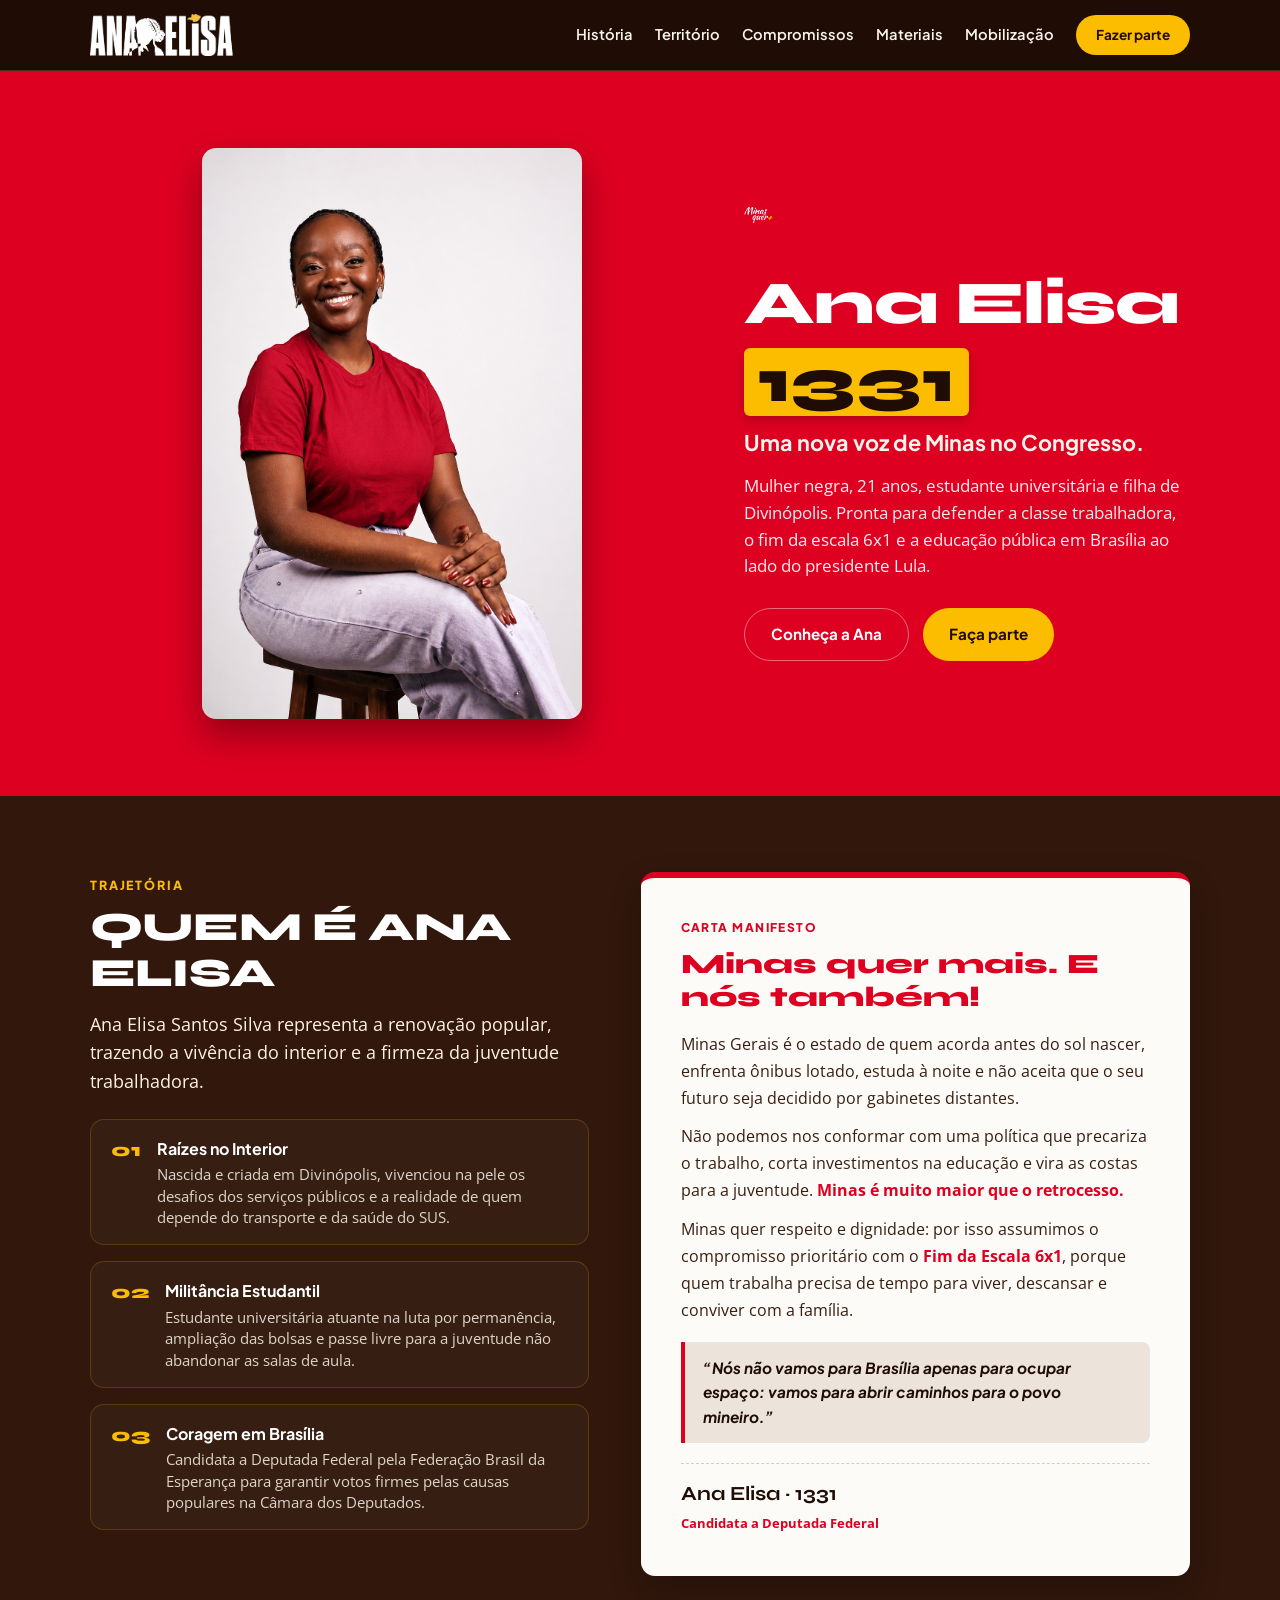
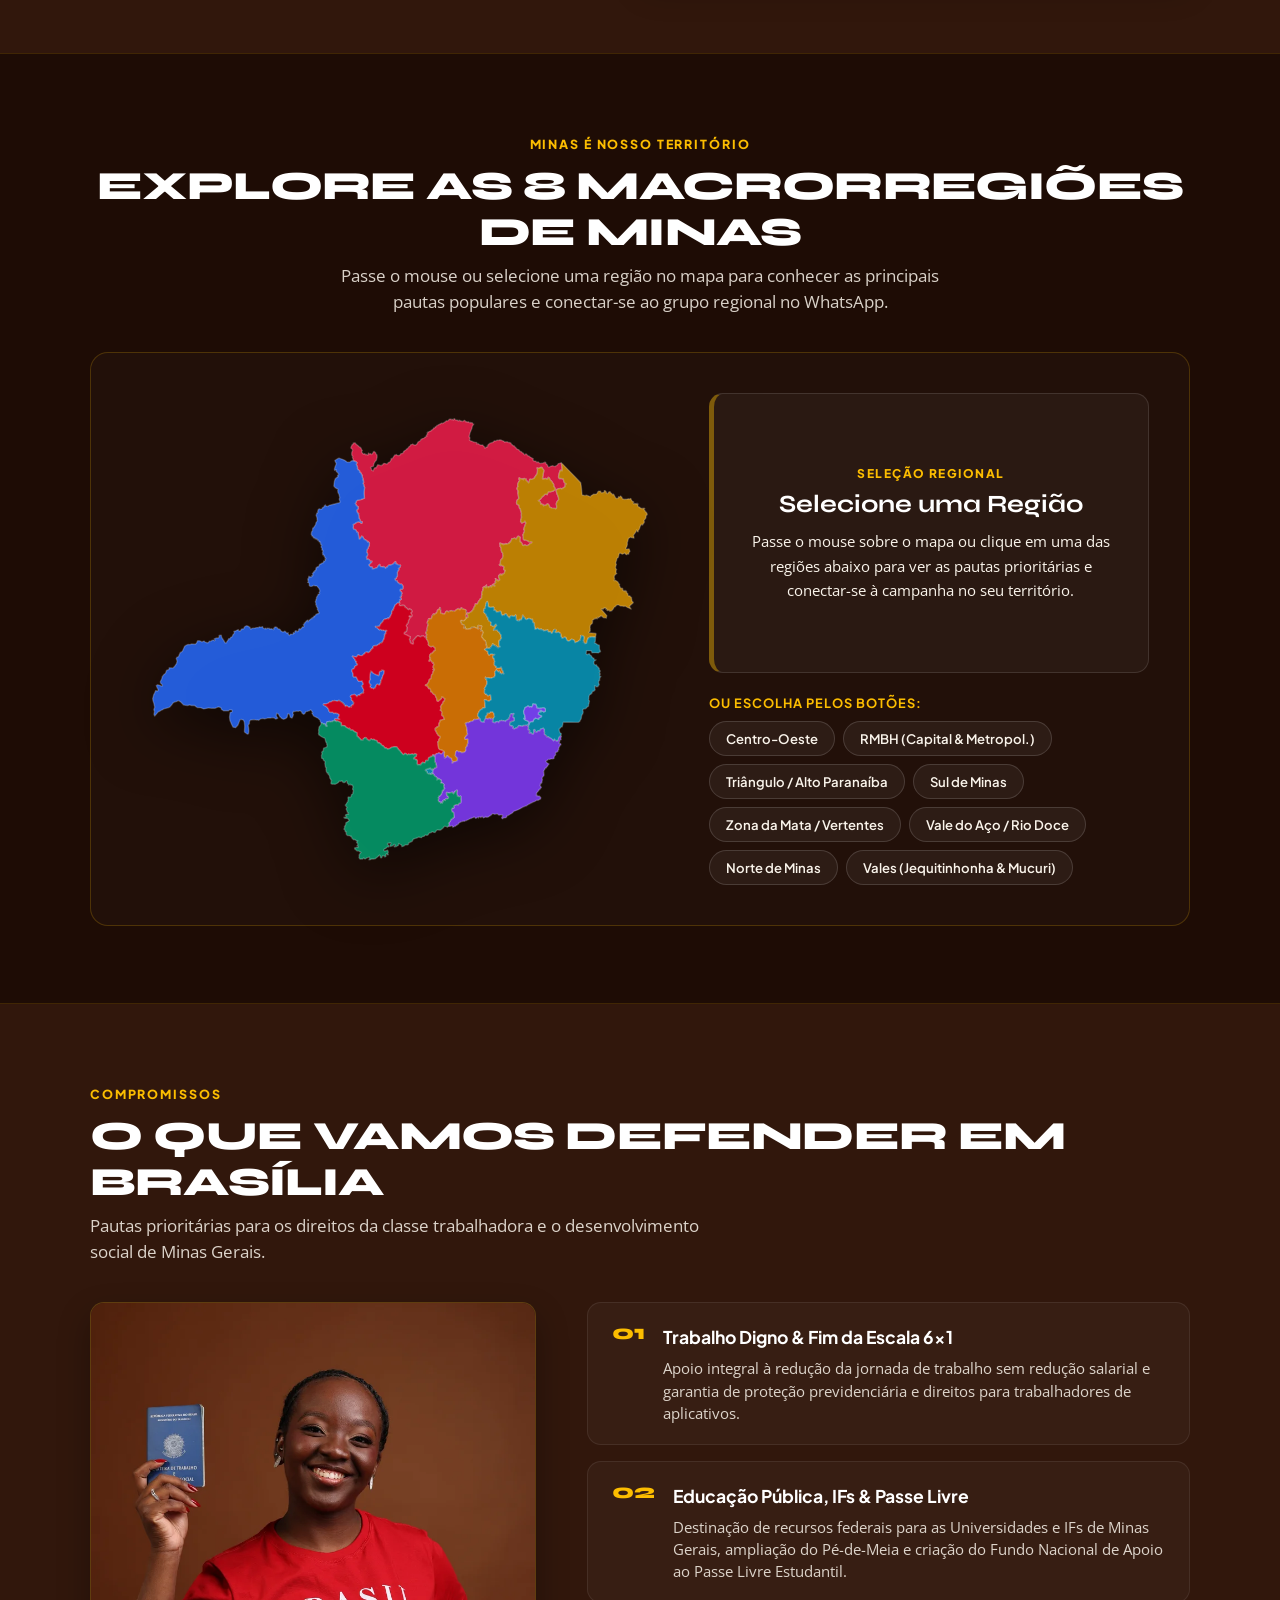
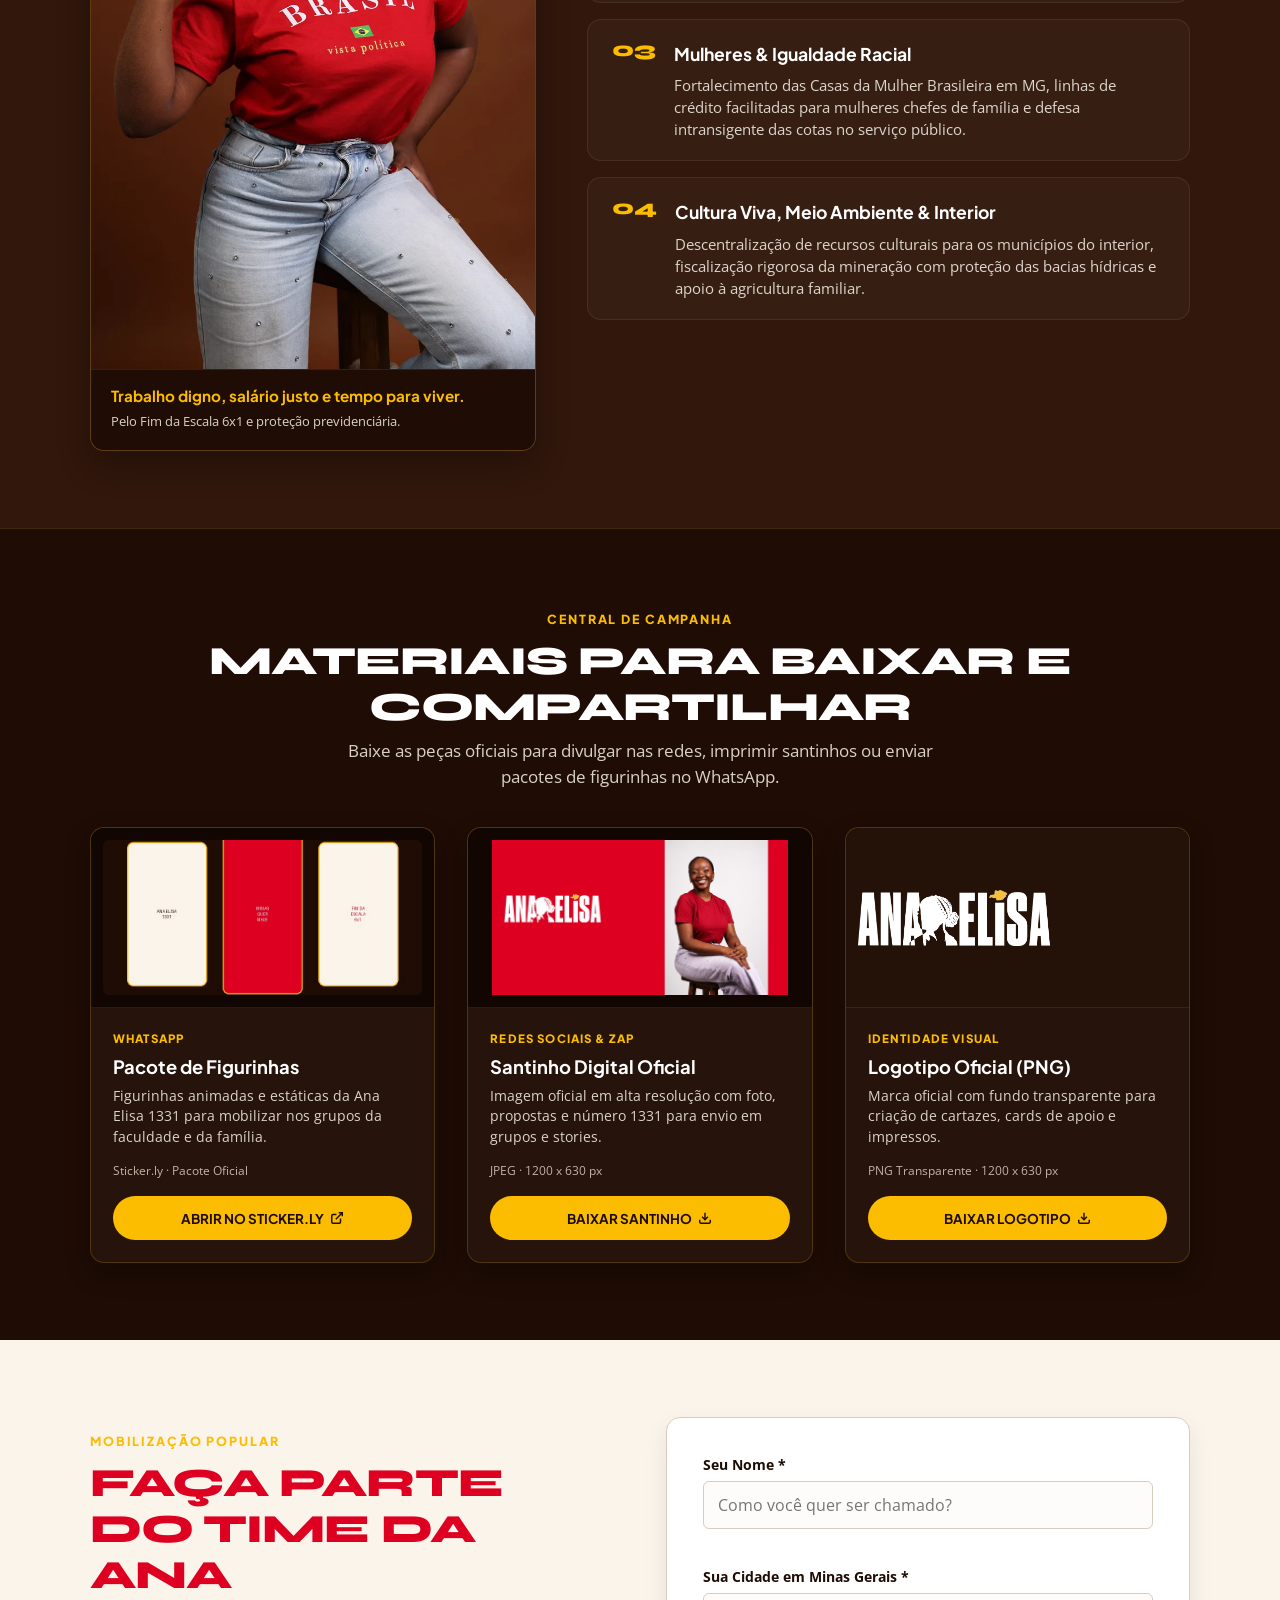
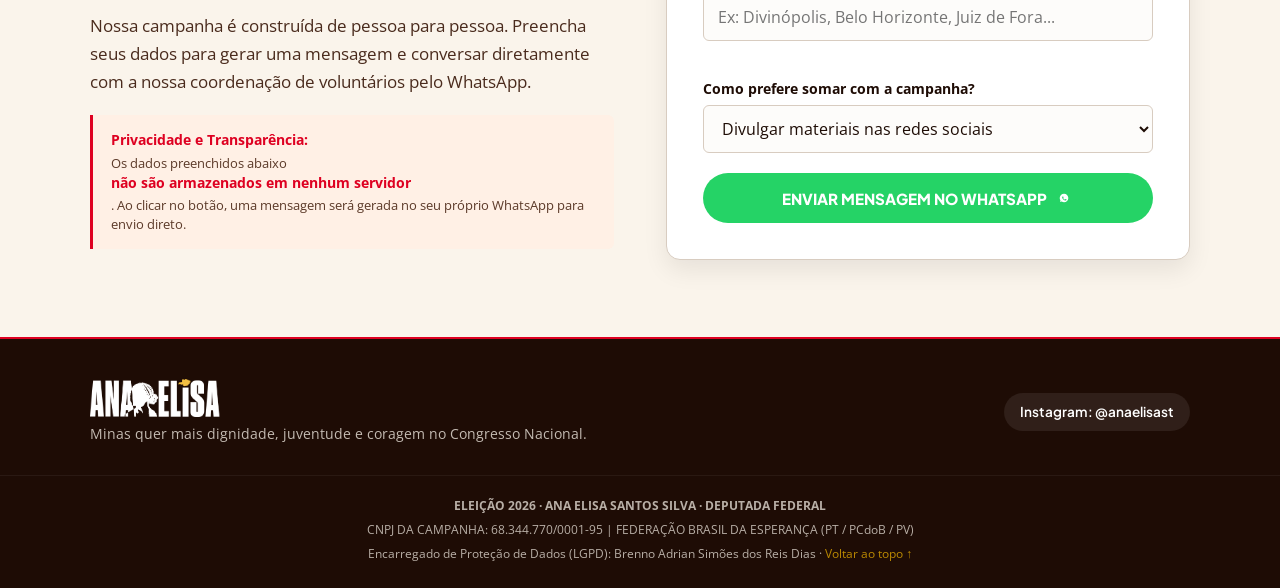
==== commit c5782dfc: "feat(v3-fase-05): composicao integrada validada, 0px overflow em 7 viewports e zero erros de console" ====
--- a/index.html
+++ b/index.html
@@ -199,7 +199,7 @@
 
               <a href="#" target="_blank" rel="noopener" class="btn-regional-wa" id="btnWaRegional">
                 <span>ENTRAR NO GRUPO DO WHATSAPP</span>
-                <svg width="18" height="18" viewBox="0 0 24 24" fill="currentColor"><path d="M12.031 6.172c-3.181 0-5.767 2.586-5.768 5.766-.001 1.298.38 2.27 1.019 3.287l-.582 2.128 2.182-.573c.978.58 1.911.928 3.145.929 3.178 0 5.767-2.587 5.768-5.766.001-3.187-2.575-5.77-5.764-5.771zm3.392 8.244c-.144.405-.837.774-1.17.824-.312.045-.634.078-1.748-.383-1.424-.59-2.34-2.036-2.411-2.13-.071-.094-.579-.771-.579-1.47 0-.7.366-1.044.496-1.187.13-.143.285-.179.38-.179.095 0 .19.001.272.006.088.004.204-.033.32.245.12.288.409.998.445 1.071.036.073.06.159.012.256-.048.096-.072.155-.144.239-.072.083-.151.185-.216.249-.072.072-.147.151-.063.295.084.144.373.615.8 1 .552.496 1.018.65 1.162.723.144.072.228.06.312-.036.084-.096.36-419.456-.563.096-.144.192-.12.324-.072.132.048.837.395.981.467.144.072.24.108.276.168.036.06.036.348-.108.753z"/></svg>
+                <svg width="18" height="18" viewBox="0 0 24 24" fill="currentColor"><path d="M12.031 6.172c-3.181 0-5.767 2.586-5.768 5.766-.001 1.298.38 2.27 1.019 3.287l-.582 2.128 2.182-.573c.978.58 1.911.928 3.145.929 3.178 0 5.767-2.587 5.768-5.766.001-3.187-2.575-5.77-5.764-5.771zm3.392 8.244c-.144.405-.837.774-1.17.824-.312.045-.634.078-1.748-.383-1.424-.59-2.34-2.036-2.411-2.13-.071-.094-.579-.771-.579-1.47 0-.7.366-1.044.496-1.187.13-.143.285-.179.38-.179.095 0 .19.001.272.006.088.004.204-.033.32.245.12.288.409.998.445 1.071.036.073.06.159.012.256-.048.096-.072.155-.144.239-.072.083-.151.185-.216.249-.072.072-.147.151-.063.295.084.144.373.615.8 1 .552.496 1.018.65 1.162.723.144.072.228.06.312-.036.084-.096.36-.419.456-.563.096-.144.192-.12.324-.072.132.048.837.395.981.467.144.072.24.108.276.168.036.06.036.348-.108.753z"/></svg>
               </a>
             </div>
 
@@ -406,7 +406,7 @@
 
             <button type="submit" class="btn btn-whatsapp" id="btnMobSubmit">
               <span>ENVIAR MENSAGEM NO WHATSAPP</span>
-              <svg width="18" height="18" viewBox="0 0 24 24" fill="currentColor"><path d="M12.031 6.172c-3.181 0-5.767 2.586-5.768 5.766-.001 1.298.38 2.27 1.019 3.287l-.582 2.128 2.182-.573c.978.58 1.911.928 3.145.929 3.178 0 5.767-2.587 5.768-5.766.001-3.187-2.575-5.77-5.764-5.771zm3.392 8.244c-.144.405-.837.774-1.17.824-.312.045-.634.078-1.748-.383-1.424-.59-2.34-2.036-2.411-2.13-.071-.094-.579-.771-.579-1.47 0-.7.366-1.044.496-1.187.13-.143.285-.179.38-.179.095 0 .19.001.272.006.088.004.204-.033.32.245.12.288.409.998.445 1.071.036.073.06.159.012.256-.048.096-.072.155-.144.239-.072.083-.151.185-.216.249-.072.072-.147.151-.063.295.084.144.373.615.8 1 .552.496 1.018.65 1.162.723.144.072.228.06.312-.036.084-.096.36-419.456-.563.096-.144.192-.12.324-.072.132.048.837.395.981.467.144.072.24.108.276.168.036.06.036.348-.108.753z"/></svg>
+              <svg width="18" height="18" viewBox="0 0 24 24" fill="currentColor"><path d="M12.031 6.172c-3.181 0-5.767 2.586-5.768 5.766-.001 1.298.38 2.27 1.019 3.287l-.582 2.128 2.182-.573c.978.58 1.911.928 3.145.929 3.178 0 5.767-2.587 5.768-5.766.001-3.187-2.575-5.77-5.764-5.771zm3.392 8.244c-.144.405-.837.774-1.17.824-.312.045-.634.078-1.748-.383-1.424-.59-2.34-2.036-2.411-2.13-.071-.094-.579-.771-.579-1.47 0-.7.366-1.044.496-1.187.13-.143.285-.179.38-.179.095 0 .19.001.272.006.088.004.204-.033.32.245.12.288.409.998.445 1.071.036.073.06.159.012.256-.048.096-.072.155-.144.239-.072.083-.151.185-.216.249-.072.072-.147.151-.063.295.084.144.373.615.8 1 .552.496 1.018.65 1.162.723.144.072.228.06.312-.036.084-.096.36-.419.456-.563.096-.144.192-.12.324-.072.132.048.837.395.981.467.144.072.24.108.276.168.036.06.036.348-.108.753z"/></svg>
             </button>
           </form>
         </div>
--- a/style.css
+++ b/style.css
@@ -45,6 +45,7 @@
 }
 
 html {
+  overflow-x: hidden;
   scroll-behavior: smooth;
   font-size: 16px;
   width: 100%;
@@ -52,6 +53,7 @@
 }
 
 body {
+  overflow-x: hidden;
   font-family: var(--font-body);
   background-color: var(--brown);
   color: var(--cream);
@@ -340,6 +342,8 @@
 }
 
 .section-title {
+  overflow-wrap: break-word;
+  word-break: break-word;
   font-family: var(--font-title);
   font-weight: 900;
   font-size: clamp(1.8rem, 3.5vw, 2.5rem);
@@ -847,6 +851,7 @@
 }
 
 .material-body {
+  overflow-x: hidden;
   padding: 22px;
   display: flex;
   flex-direction: column;
@@ -929,6 +934,8 @@
 }
 
 .mob-info .section-title {
+  overflow-wrap: break-word;
+  word-break: break-word;
   color: var(--red);
 }
 
